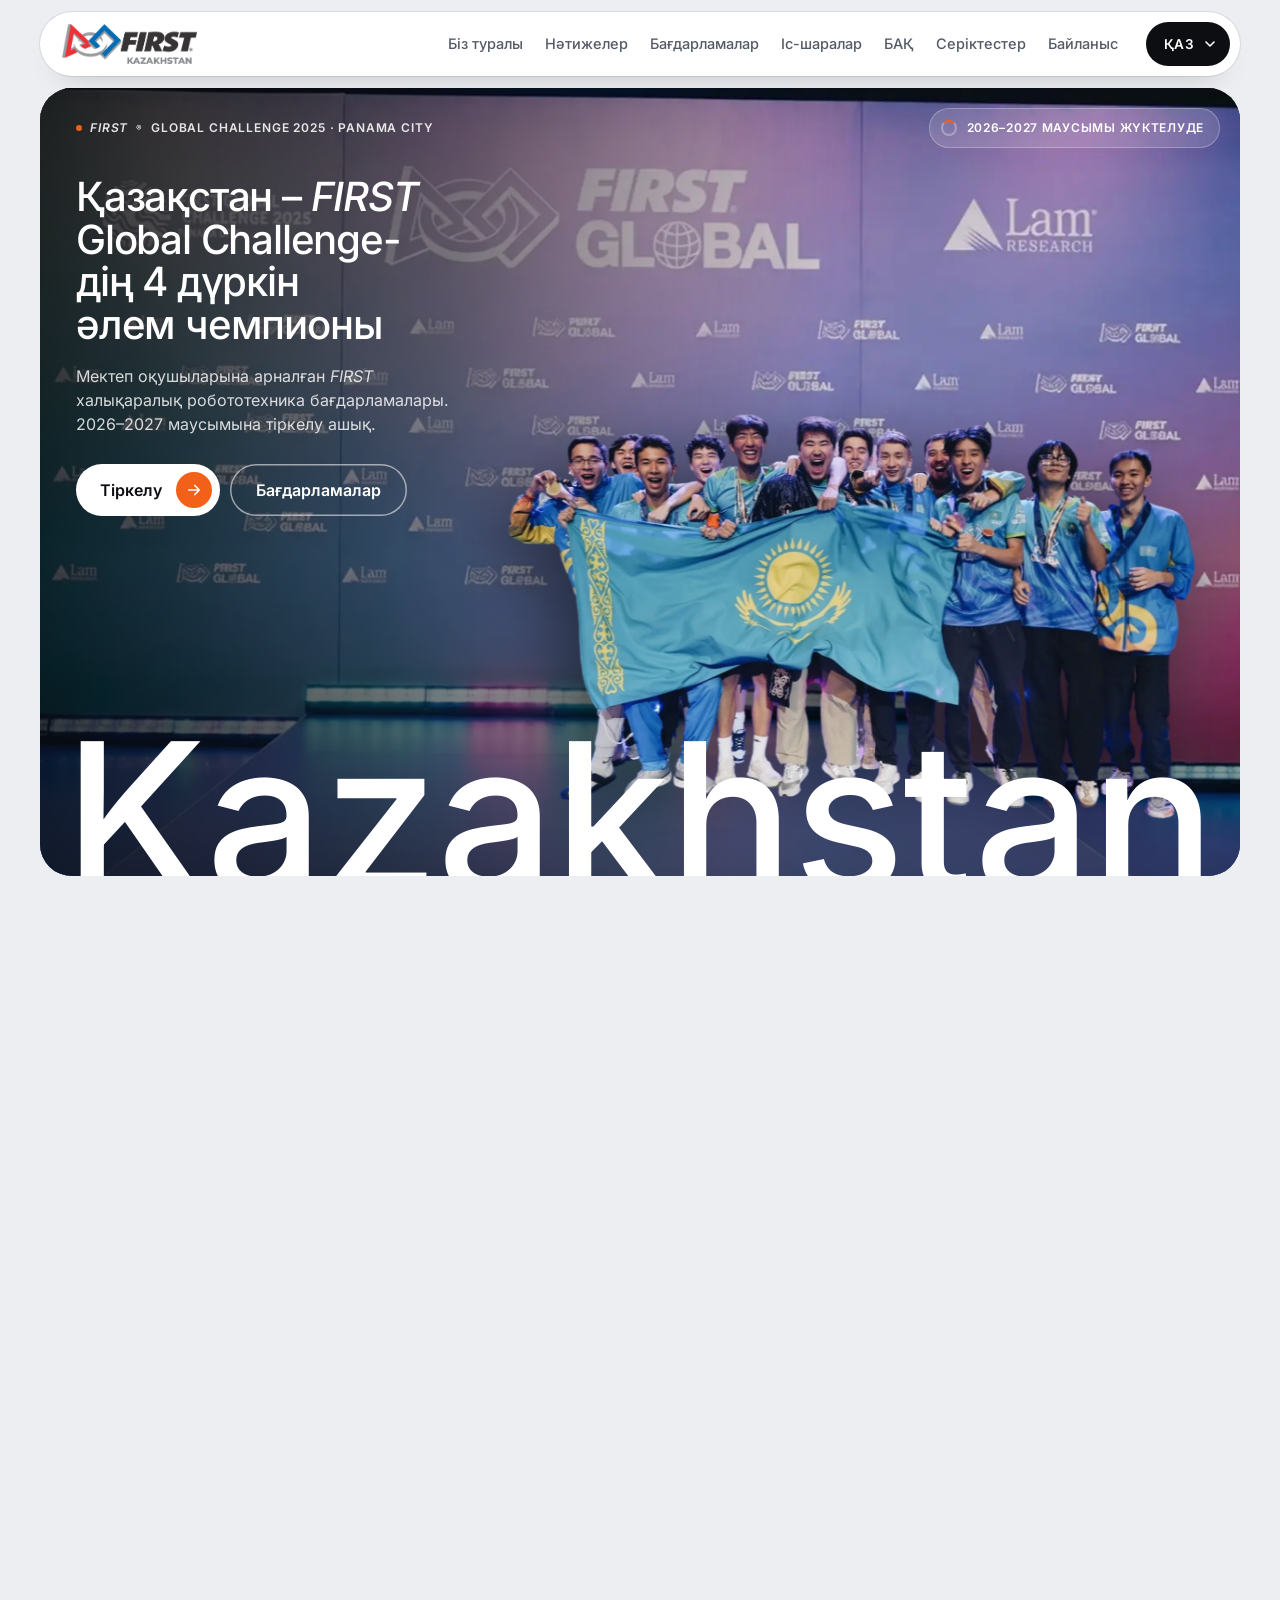
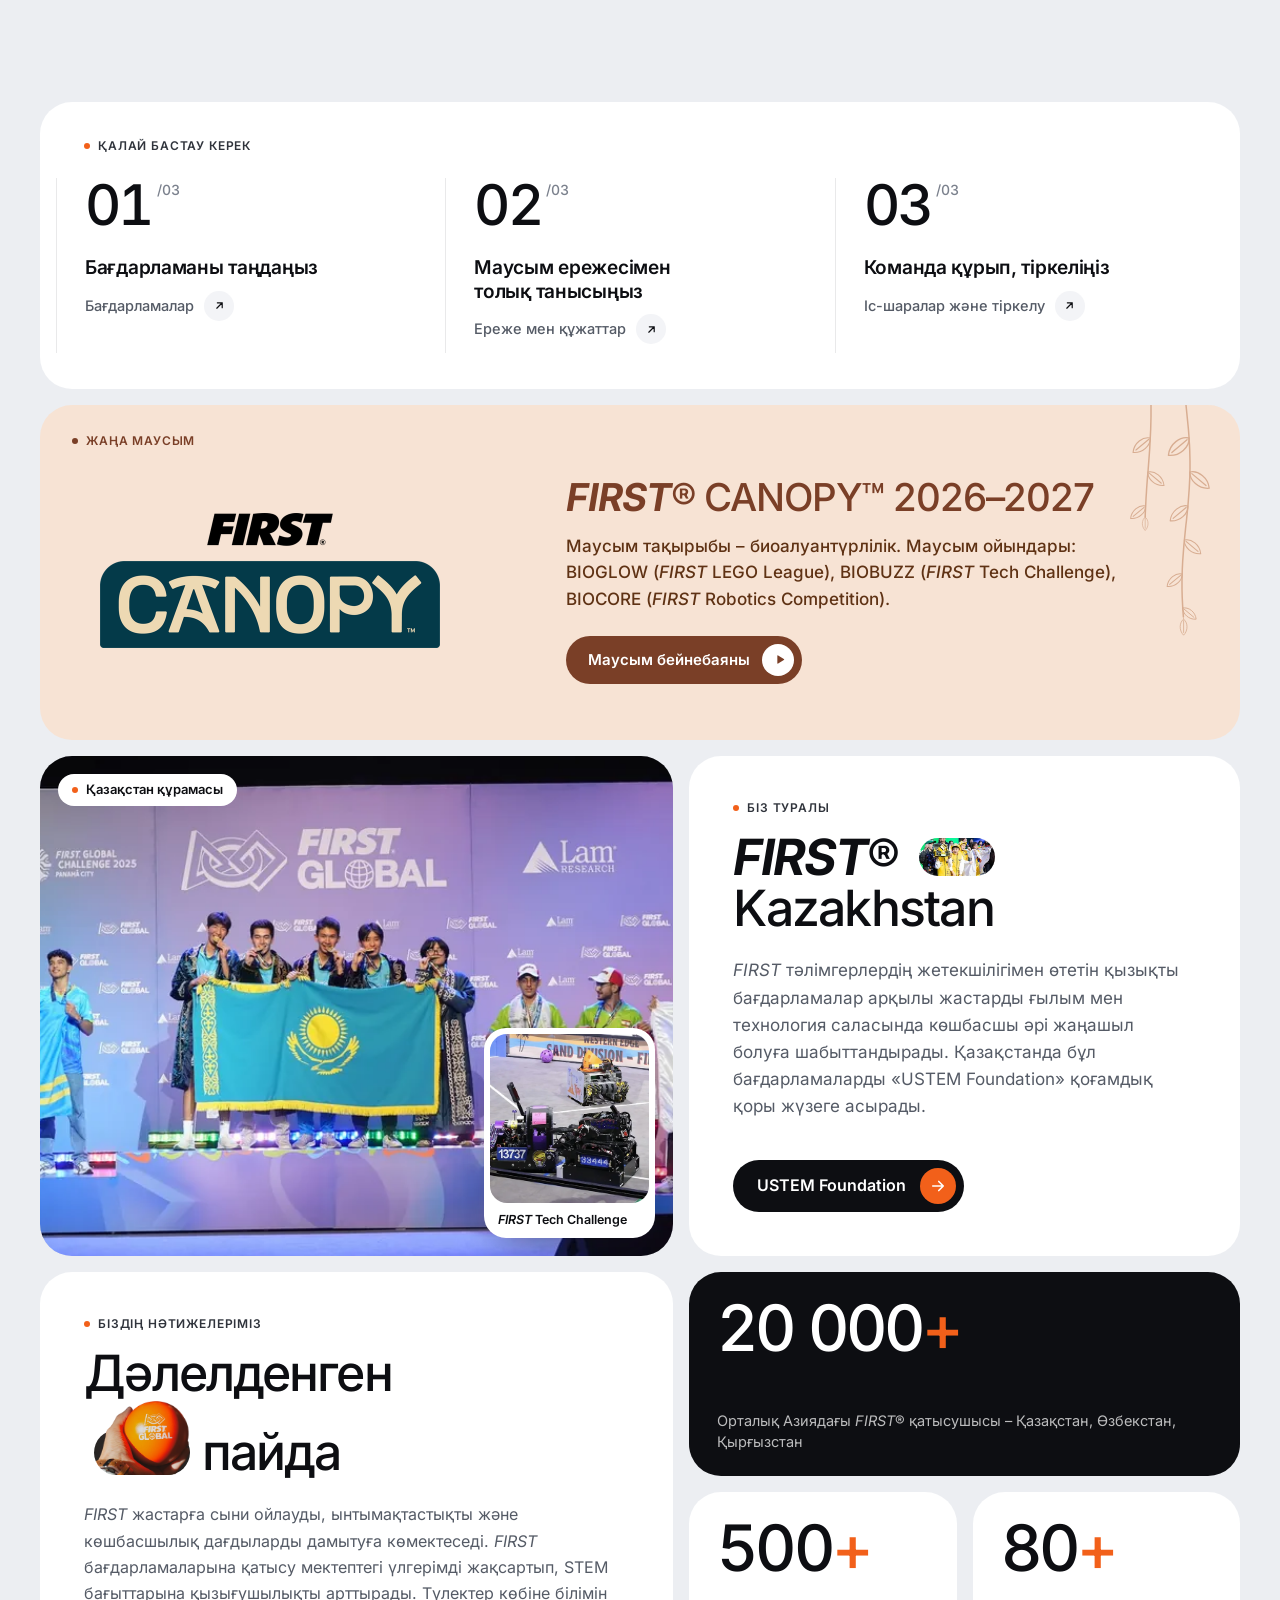
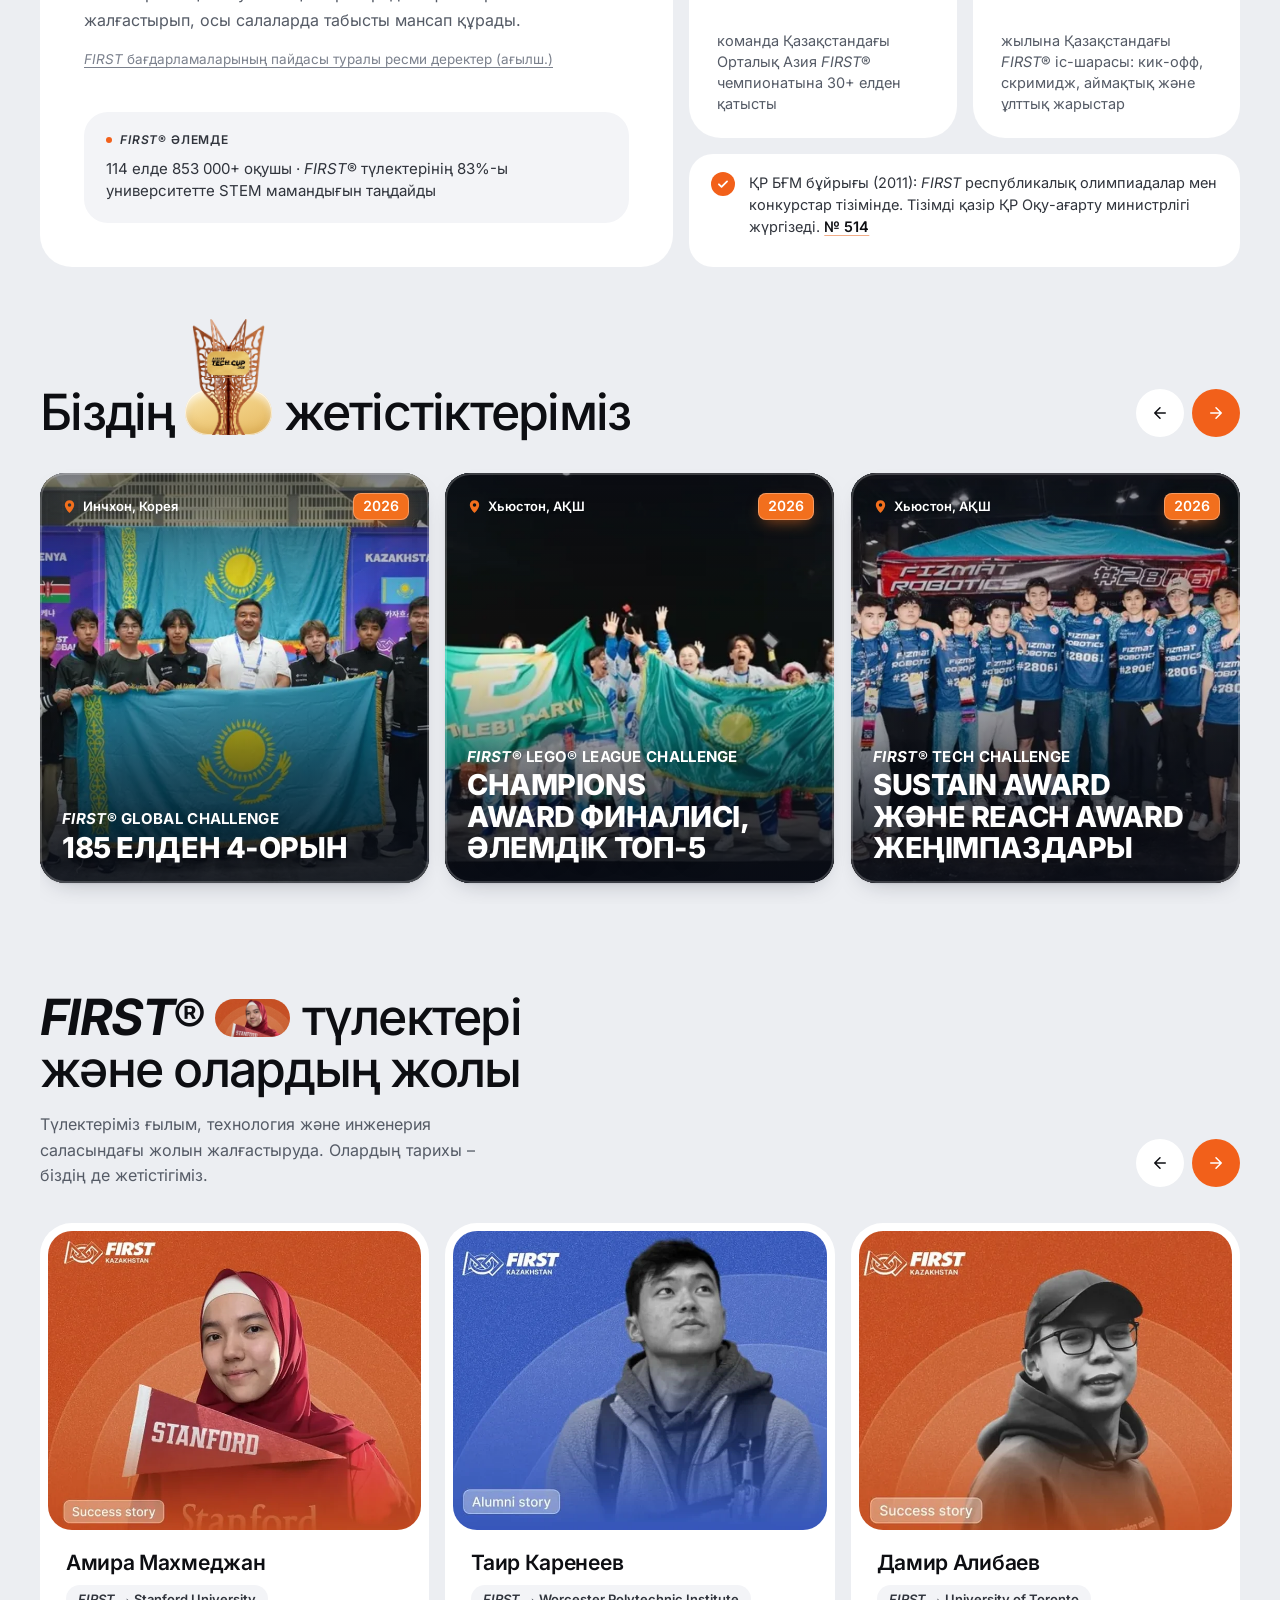
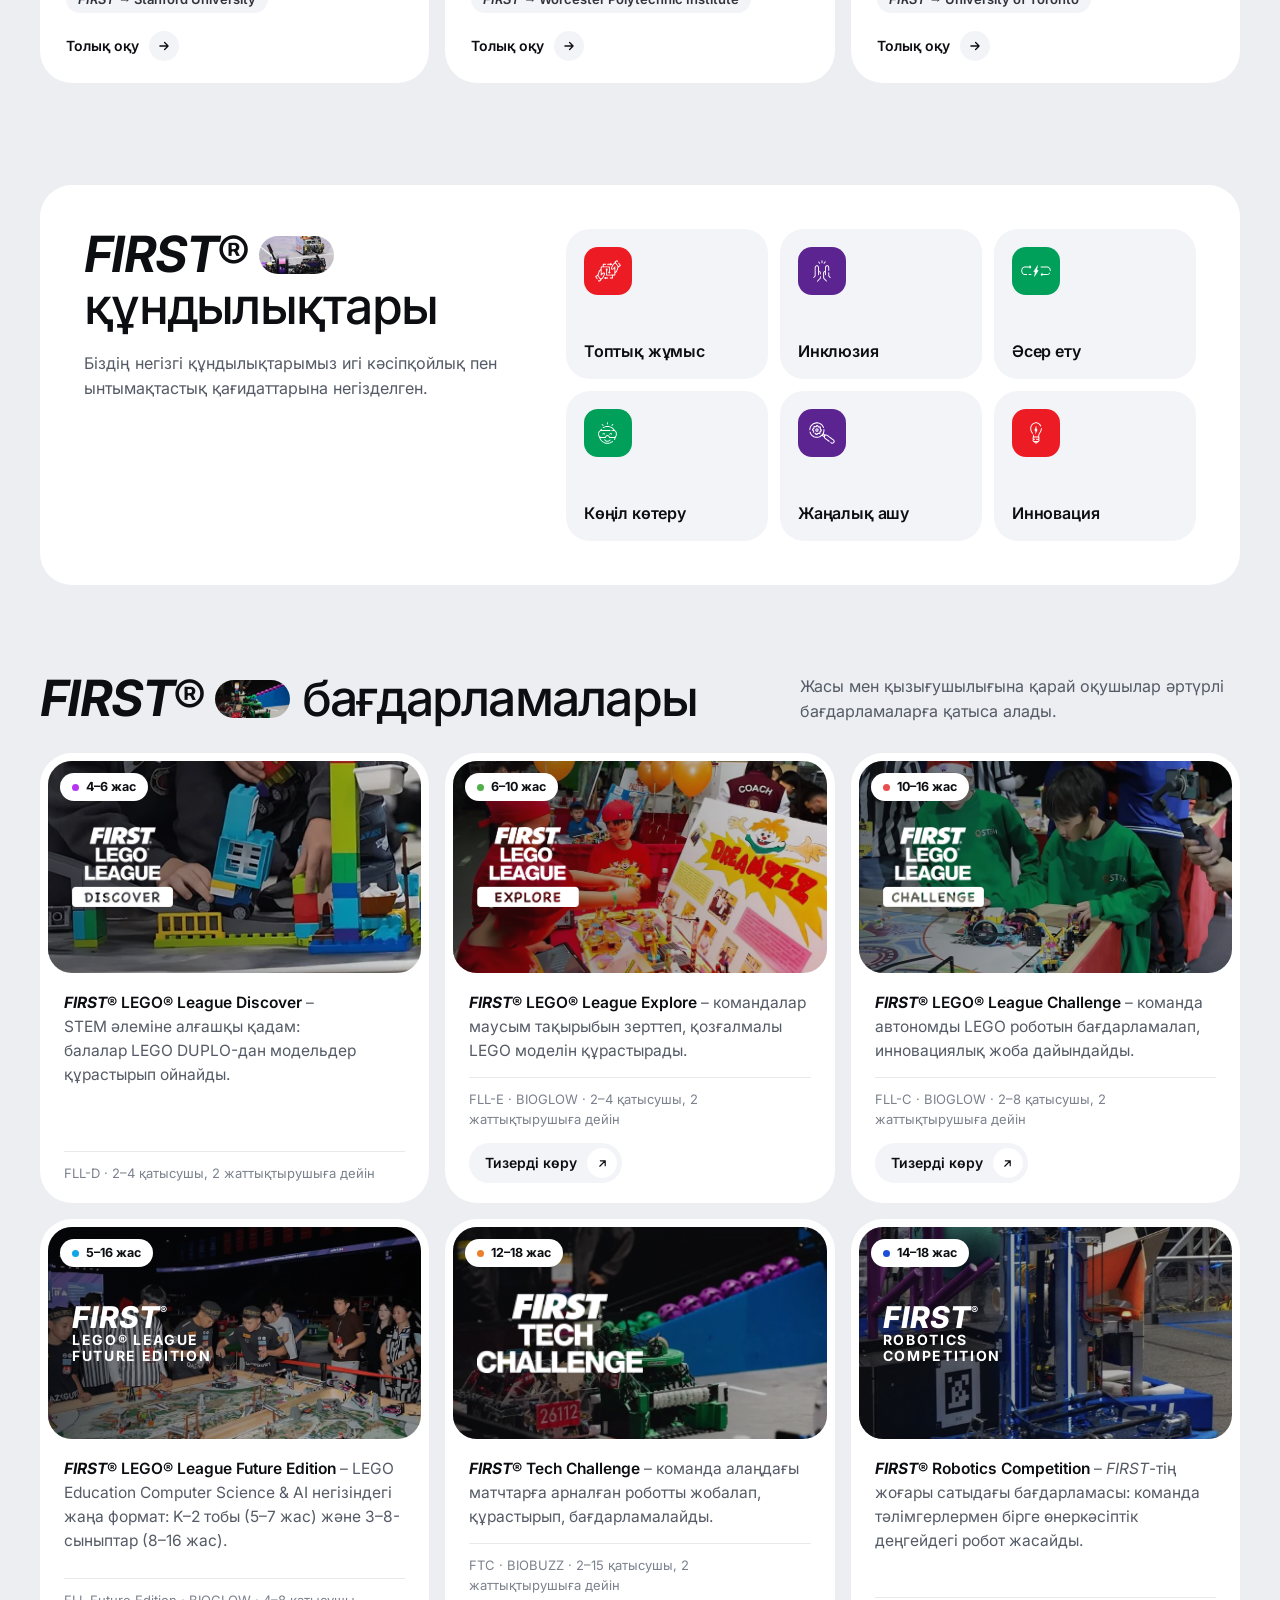
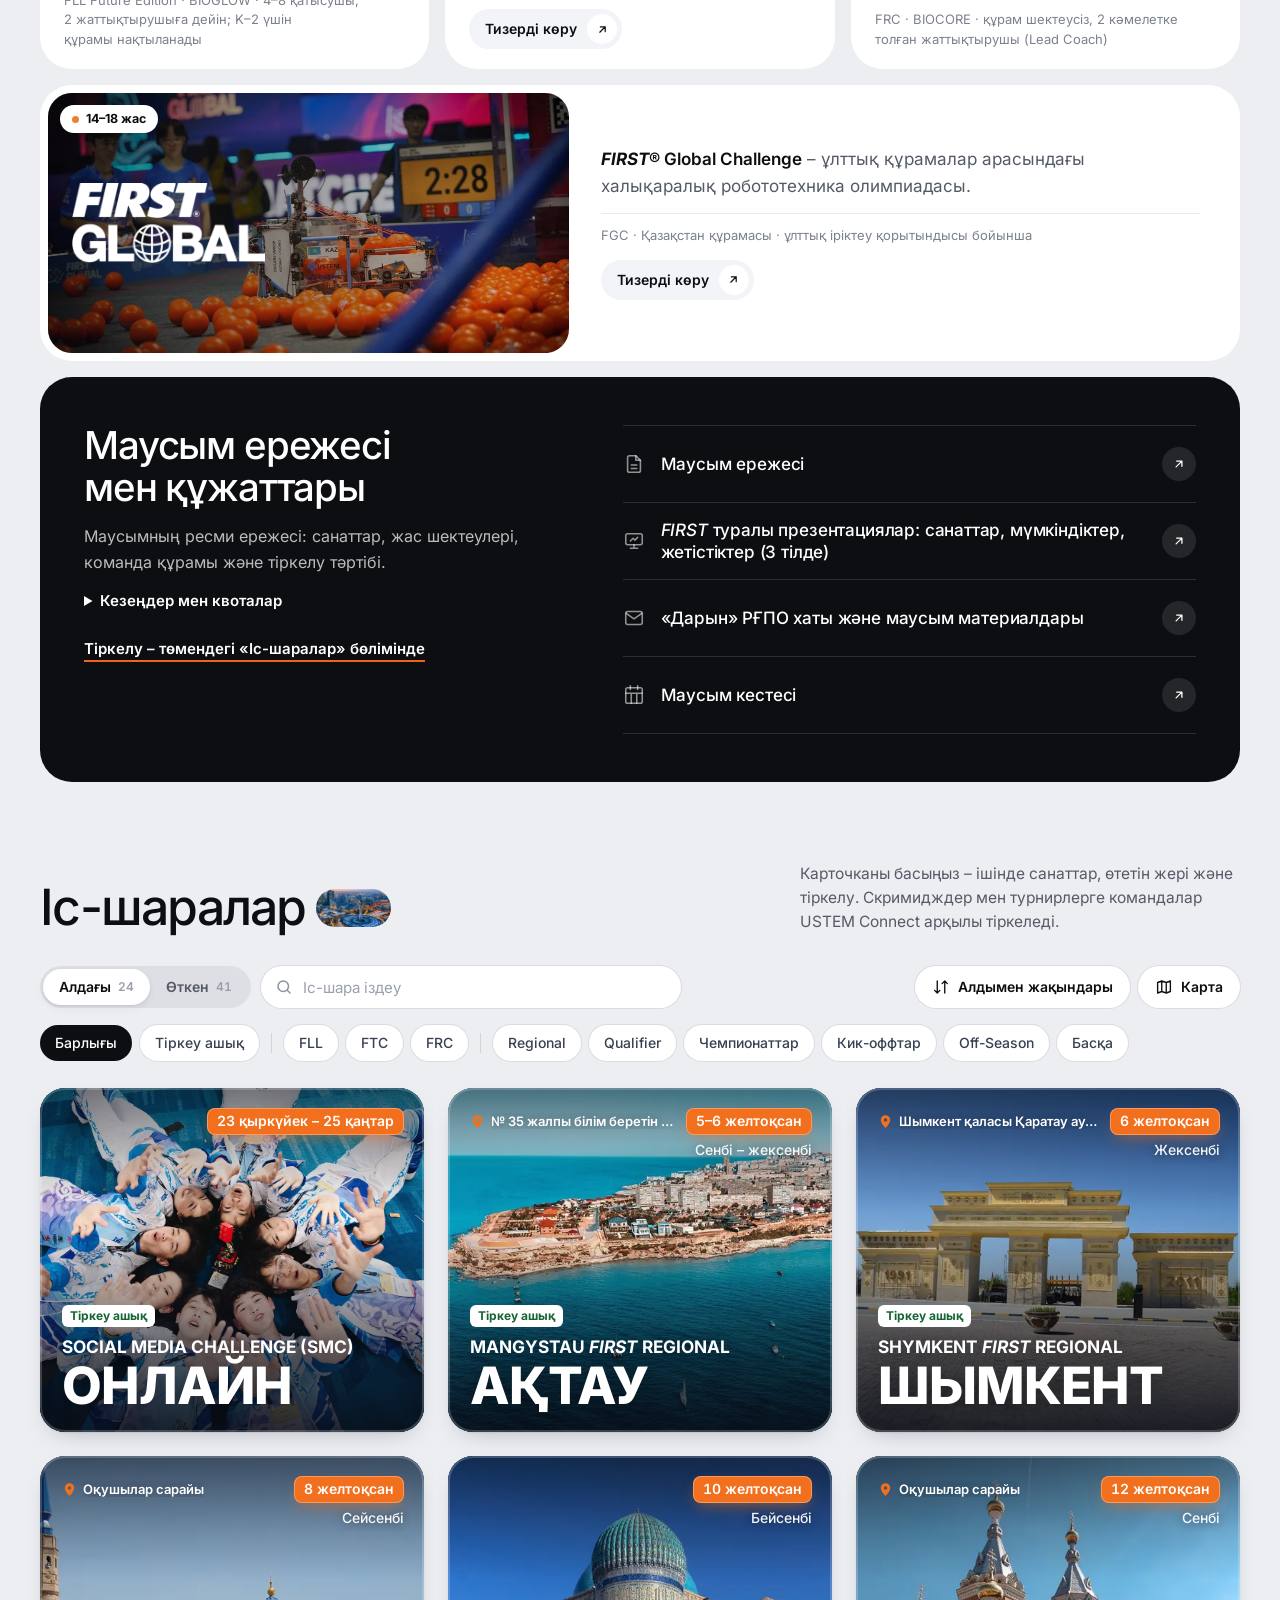
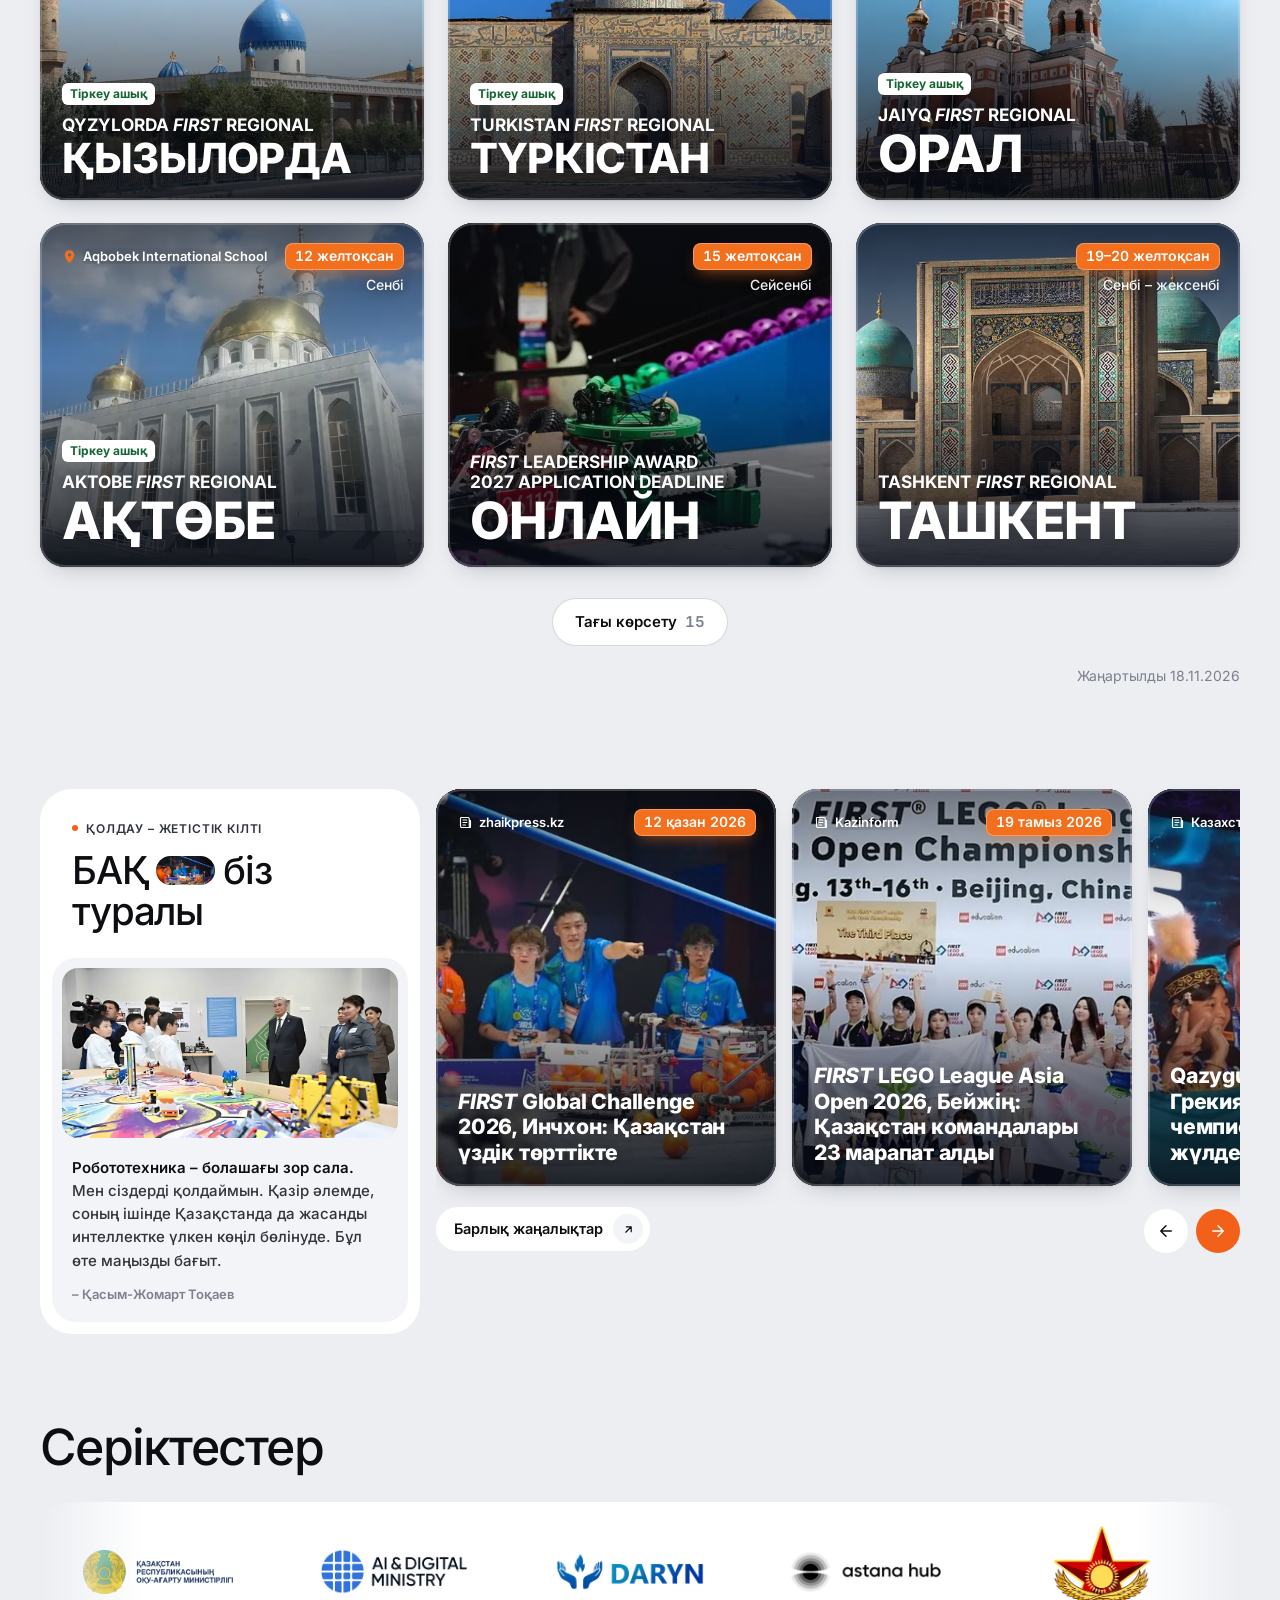
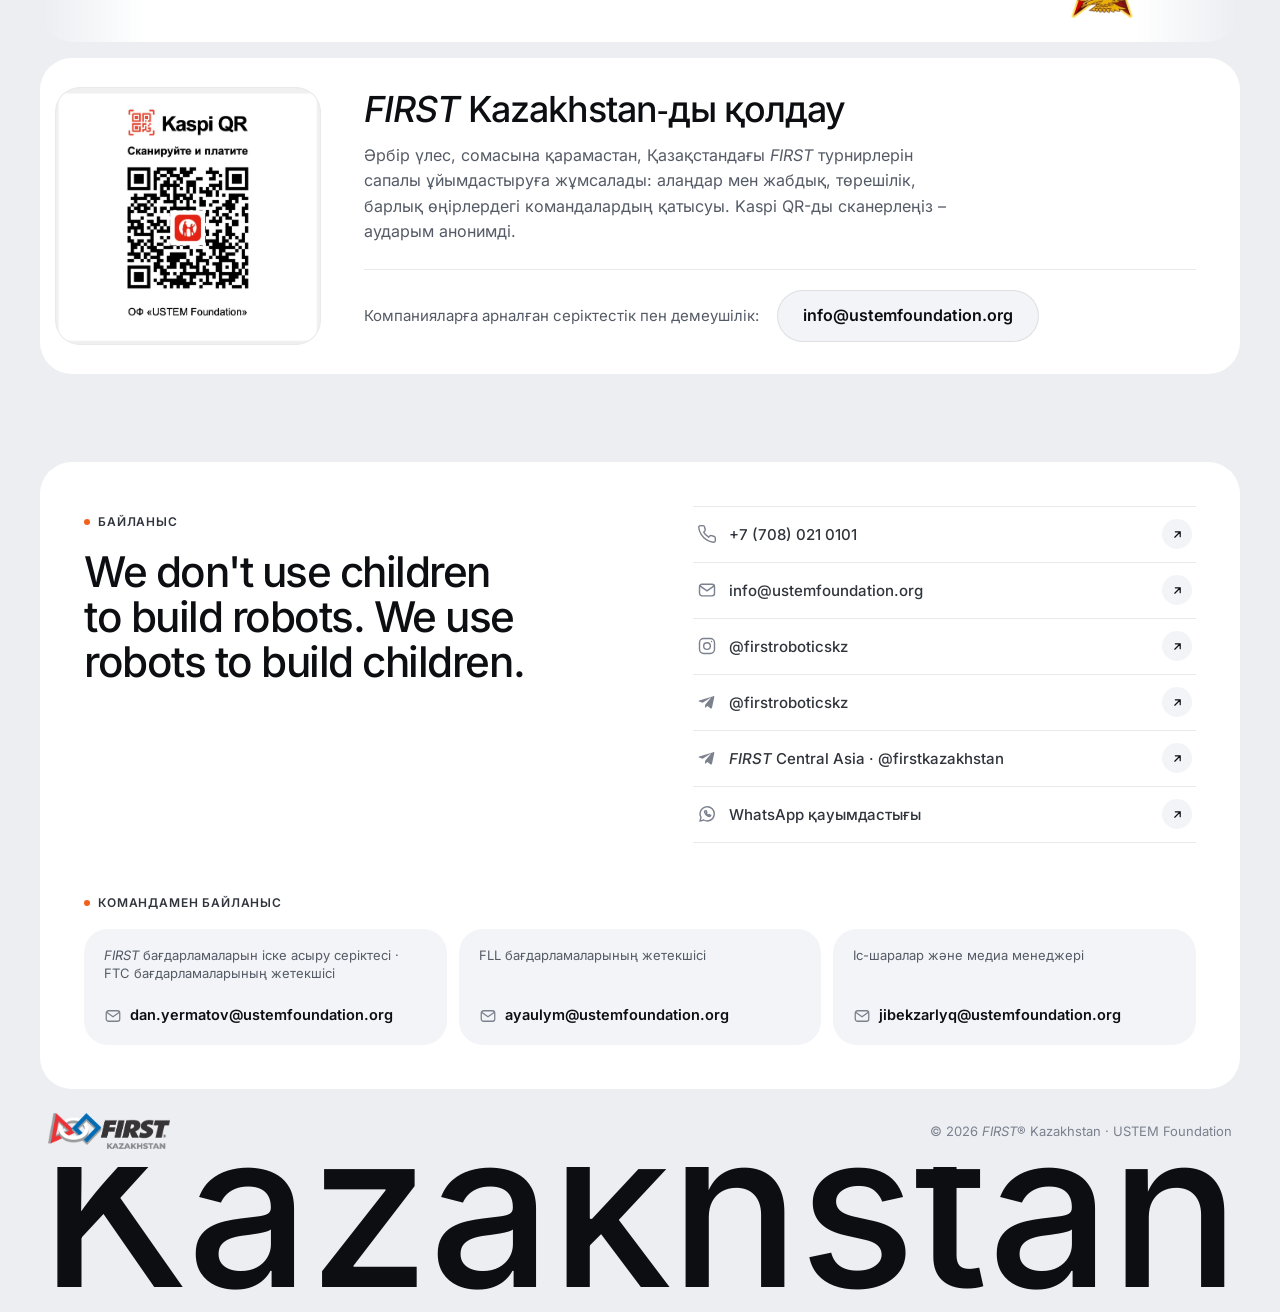
==== index.html @ 85ab02e7 "«Пилюли» в заголовках: шарик крупнее и чётче, кубок в золотой «пилюле» - «Доказанная польза»: обе ка" ====
<!DOCTYPE html>
<html lang="kk">
<head>
<meta charset="utf-8">
<meta name="viewport" content="width=device-width, initial-scale=1">
<title>FIRST® Kazakhstan</title>
<meta name="description" content="FIRST® Kazakhstan – робототехника және STEM жаһандық қауымдастығы. FIRST® LEGO® League, FIRST® Tech Challenge, FIRST® Robotics Competition және FIRST® Global Challenge бағдарламалары, жарыс күнтізбесі және тіркелу. Қазақстандағы операторы – USTEM Foundation.">
<meta property="og:type" content="website">
<meta property="og:url" content="https://firstrobotics.kz/">
<meta property="og:title" content="FIRST® Kazakhstan">
<meta property="og:description" content="Жастарды болашаққа дайындайтын жаһандық робототехника және STEM қауымдастығы.">
<meta property="og:image" content="https://firstrobotics.kz/assets/img/team-kz-fgc.jpg">
<meta http-equiv="Content-Security-Policy" content="default-src 'self'; script-src 'self'; style-src 'self' 'unsafe-inline'; font-src 'self'; img-src 'self' data:; object-src 'none'; base-uri 'none'; form-action 'none'">
<link rel="canonical" href="https://firstrobotics.kz/">
<meta name="fk-build" content="dev">
<link rel="icon" href="favicon.ico" sizes="16x16 32x32 48x48">
<link rel="icon" type="image/png" sizes="32x32" href="assets/img/icon-32.png">
<link rel="icon" type="image/png" sizes="192x192" href="assets/img/icon-192.png">
<link rel="apple-touch-icon" href="assets/img/apple-touch-icon.png">
<script src="assets/js/top.js?v=20261023-0045"></script>
<script src="assets/js/fresh.js" defer></script>
<link rel="preload" as="image" href="assets/img/hero-team-1500.webp" media="(min-width: 761px)" fetchpriority="high">
<link rel="preload" as="image" href="assets/img/hero-team-800.webp" media="(max-width: 760px)" fetchpriority="high">
<link rel="stylesheet" href="assets/css/style.css?v=20261119-0010">
</head>
<body>

<nav class="top" id="top">
  <button type="button" class="burger" id="burger" aria-label="Меню" data-ta="a_menu" aria-controls="nav" aria-expanded="false"><span></span></button>
  <a class="logo" href="#home" aria-label="FIRST Kazakhstan"><img src="assets/img/x-logo.webp" alt="FIRST® Kazakhstan" width="155" height="46"></a>
  <div class="nl" id="nav">
    <a href="#about" data-t="n1"></a>
    <a href="#results" data-t="n7"></a>
    <a href="#programs" data-t="n2"></a>
    <a href="#events" data-t="n3"></a>
    <a href="#media" data-t="n4s"></a>
    <a href="#partners" data-t="n5"></a>
    <a href="#contacts" data-t="n8"></a>
    <div class="lm" role="group" aria-label="Язык / Тіл / Language"><button type="button" data-l="kk">ҚАЗ</button><button type="button" data-l="ru">РУС</button><button type="button" data-l="en">ENG</button></div>
    <div class="ml">
      <a href="https://t.me/firstroboticskz" target="_blank" rel="noopener">Telegram</a>
      <a href="https://www.instagram.com/firstroboticskz/" target="_blank" rel="noopener">Instagram</a>
    </div>
  </div>
  <div class="lw">
    <select class="lang" id="lang" aria-label="Язык / Тіл / Language">
      <option value="kk" selected>ҚАЗ</option>
      <option value="ru">РУС</option>
      <option value="en">ENG</option>
    </select>
  </div>
</nav>

<div class="hpin">
<header class="hero" id="home">
  <div class="g-vis" aria-hidden="true">
    <div class="g-sc g-s1">
      <div class="g-pan"><img src="assets/img/hero-stage-1920.webp" srcset="assets/img/hero-stage-960.webp 960w, assets/img/hero-stage-1920.webp 1920w" sizes="(max-width: 760px) 100vw, 90vw" alt="" width="1920" height="1076" decoding="async"><span class="g-tag">FIRST<sup>®</sup> Global Challenge 2025 · Panama City</span></div>
      <div class="g-man"><img src="assets/img/hero-team-1500.webp" srcset="assets/img/hero-team-800.webp 800w, assets/img/hero-team-1500.webp 1500w" sizes="(max-width: 760px) 112vw, 60vw" alt="" width="1500" height="890" fetchpriority="high"></div>
    </div>
    <div class="g-sc g-s2">
      <div class="g-pan"><img src="assets/img/hero-pit-1920.webp" srcset="assets/img/hero-pit-960.webp 960w, assets/img/hero-pit-1920.webp 1920w" sizes="(max-width: 760px) 100vw, 90vw" alt="" width="1920" height="1281" decoding="async"><span class="g-tag">FIRST<sup>®</sup> Championship 2026 · Houston</span></div>
      <div class="g-man"><img src="assets/img/hero-ftc-1500.webp" srcset="assets/img/hero-ftc-800.webp 800w, assets/img/hero-ftc-1500.webp 1500w" sizes="(max-width: 760px) 112vw, 60vw" alt="" width="1500" height="781" decoding="async"></div>
    </div>
  </div>
  <div class="in">
    <h1 data-t="h1"></h1>
    <p data-t="h1p"></p>
    <div class="hb">
      <a class="btn go" href="#start"><span data-t="regb"></span> <svg viewBox="0 0 24 24" aria-hidden="true"><path d="M5 12h14M13 6l6 6-6 6"/></svg></a>
      <a class="btn gh" href="#programs"><span data-t="n2"></span></a>
    </div>
  </div>
  <svg class="hmark" viewBox="0 0 1000 132" aria-hidden="true" focusable="false"><text x="0" y="146" textLength="1000" lengthAdjust="spacing">Kazakhstan</text></svg>
  <a class="g-load" href="#season"><i aria-hidden="true"></i><span data-t="hLoad"></span></a>
</header>
</div>

<section id="start">
  <div class="w panel stp">
    <span class="lbl" data-t="sth"></span>
    <div class="steps">
      <div class="step"><b>01</b><div><h3 data-t="st1"></h3><a href="#programs" data-t="st1a"></a></div></div>
      <div class="step"><b>02</b><div><h3 data-t="st2"></h3><a href="#docs" data-t="st2a"></a></div></div>
      <div class="step"><b>03</b><div><h3 data-t="st3"></h3><a href="#events" data-t="st3a"></a></div></div>
    </div>
  </div>
</section>

<section class="season" id="season">
  <div class="w">
    <div class="sp">
      <span class="tag" data-t="new"></span>
      <div class="sl"><img src="assets/img/x-canopy.webp" alt="FIRST® CANOPY™ 2026–2027" width="900" height="357"></div>
      <div class="sx">
        <b class="bk"><span class="fi">FIRST</span>® CANOPY™ <span class="nb">2026–2027</span></b>
        <p data-t="bTheme"></p>
        <div class="blinks"><a href="https://www.youtube.com/watch?v=_diPL9D2aqY" target="_blank" rel="noopener" data-t="bVideo"></a></div>
      </div>
    </div>
  </div>
</section>

<section id="about">
  <div class="w two ab">
    <div class="col">
      <figure class="p1"><img src="assets/img/team-kz-fgc25-podium.webp" alt="Сборная Казахстана" data-talt="cap1" width="800" height="533" loading="lazy"><figcaption data-t="cap1"></figcaption></figure>
      <figure class="p2"><img src="assets/img/ph3.webp" alt="FIRST Tech Challenge" width="440" height="471" loading="lazy"><figcaption>FIRST Tech Challenge</figcaption></figure>
    </div>
    <div class="ax">
      <span class="lbl" data-t="n1"></span>
      <h2 class="t"><span class="fi">FIRST</span>® <i class="pill p-team" aria-hidden="true"></i> Kazakhstan</h2>
      <p data-t="about"></p>
      <a class="btn go" href="https://ustem.kz" target="_blank" rel="noopener">USTEM Foundation <svg viewBox="0 0 24 24" aria-hidden="true"><path d="M5 12h14M13 6l6 6-6 6"/></svg></a>
    </div>
  </div>
</section>

<section id="results">
  <div class="w">
    <div class="two res">
      <div class="proof">
        <span class="lbl" data-t="res"></span>
        <h3 class="t" data-t="proof" data-pill="p-proof"></h3>
        <p data-t="proofp"></p>
        <a class="rep" href="https://www.firstinspires.org/about/impact" target="_blank" rel="noopener noreferrer" data-t="rep"></a>
        <div class="wl" id="gstats"></div>
      </div>
      <div class="stats" id="stats"></div>
    </div>
  </div>
</section>

<section id="winners">
  <div class="w">
    <div class="sh nav"><div><h3 class="t" data-t="win" data-pill="p-win"></h3></div></div>
    <div class="cw"><button type="button" class="ar l" data-sc="#wins" data-d="-1" aria-label="Назад" data-ta="a_prev"><svg viewBox="0 0 24 24"><path d="M19 12H5M12 19l-7-7 7-7"/></svg></button><div class="rail" id="wins"></div><button type="button" class="ar r" data-sc="#wins" data-d="1" aria-label="Вперёд" data-ta="a_next"><svg viewBox="0 0 24 24"><path d="M5 12h14M12 5l7 7-7 7"/></svg></button></div>
  </div>
</section>

<section id="alumni">
  <div class="w">
    <div class="sh nav"><div><h3 class="t" id="alh" data-pill="p-alum"></h3><p class="sub" data-t="alp"></p></div></div>
    <div class="cw"><button type="button" class="ar l" data-sc="#alums" data-d="-1" aria-label="Назад" data-ta="a_prev"><svg viewBox="0 0 24 24"><path d="M19 12H5M12 19l-7-7 7-7"/></svg></button><div class="rail alr" id="alums"></div><button type="button" class="ar r" data-sc="#alums" data-d="1" aria-label="Вперёд" data-ta="a_next"><svg viewBox="0 0 24 24"><path d="M5 12h14M12 5l7 7-7 7"/></svg></button></div>
  </div>
</section>

<section id="values">
  <div class="w panel vp">
    <div>
      <h2 class="t" id="valh" data-pill="p-val"></h2>
      <p class="sub" data-t="valp"></p>
    </div>
    <div class="val" id="vals"></div>
  </div>
</section>

<section id="programs">
  <div class="w">
    <div class="sh"><div><h2 class="t" id="progh" data-pill="p-prog"></h2></div><p class="sub" data-t="progp"></p></div>
    <div class="grid" id="progs"></div>
    <div class="pmorew"><button class="pmore" id="pmore" type="button" hidden></button></div>

    <div class="docs" id="docs">
      <div>
        <h3 data-t="dTitle"></h3>
        <p class="di" data-t="dIntro"></p>
        <details class="dmore"><summary data-t="dMore"></summary><p class="di" data-t="dStages"></p></details>
        <a class="dreg" href="#events" data-t="dReg"></a>
      </div>
      <ul class="dl">
        <li><a id="rulesBtn" href="https://docs.google.com/document/d/1UYpkDZL86SZpFMcgtpUmEJi4qnT7Oj-1BdGGisJD9ws/edit?tab=t.0" target="_blank" rel="noopener"><svg viewBox="0 0 24 24" aria-hidden="true"><path d="M14 3H7a2 2 0 0 0-2 2v14a2 2 0 0 0 2 2h10a2 2 0 0 0 2-2V8z"/><path d="M14 3v5h5M9 13h6M9 17h6"/></svg><span data-t="dBtn"></span></a></li>
        <li><a id="presLink" href="https://drive.google.com/drive/folders/12oB9xpvq_AD6fdzY3VBwY7wPz6ZOQVKg" target="_blank" rel="noopener"><svg viewBox="0 0 24 24" aria-hidden="true"><rect x="3" y="4" width="18" height="12" rx="2"/><path d="M12 16v4M8 20h8M8 12l3-3 2 2 3-3"/></svg><span data-t="dPres"></span></a></li>
        <li><a id="letterLink" href="https://drive.google.com/drive/folders/1X0pTBnigRIHiFTjaNGR0z_qUt9ZN9ttL" target="_blank" rel="noopener"><svg viewBox="0 0 24 24" aria-hidden="true"><rect x="3" y="5" width="18" height="14" rx="2"/><path d="m3.5 7 8.5 6 8.5-6"/></svg><span data-t="dLetter"></span></a></li>
        <li><a id="schedLink" href="https://docs.google.com/spreadsheets/d/1QJbpsCGQfsV_idUxsbKhKHm1SgQgFZAqQCVM67HY6VY/edit?gid=0#gid=0" target="_blank" rel="noopener"><svg viewBox="0 0 24 24" aria-hidden="true"><rect x="3" y="4" width="18" height="17" rx="2"/><path d="M3 10h18M9 10v11M15 10v11M8 2v4M16 2v4"/></svg><span data-t="dSched"></span></a></li>
      </ul>
    </div>
  </div>
</section>

<section id="events">
  <div class="w">
    <div class="evh">
      <h2 class="t" data-t="n3" data-pill="p-ev"></h2>
      <p class="evlead" data-t="evLead"></p>
    </div>
    <div class="evbar" id="evbar">
      <div class="seg" id="evseg" role="group" aria-label="Іс-шаралар" data-ta="n3"><button type="button" class="on" data-m="up" aria-pressed="true"><span data-t="evUp"></span><b></b></button><button type="button" data-m="past" aria-pressed="false"><span data-t="evPast"></span><b></b></button></div>
      <label class="srch"><svg viewBox="0 0 24 24" aria-hidden="true"><circle cx="11" cy="11" r="7"/><path d="m20 20-3.6-3.6"/></svg><input id="fs" type="search" autocomplete="off" enterkeyhint="search" aria-label="Поиск" data-ta="a_srch"></label>
      <div class="evt">
        <div class="sortw"><button type="button" class="tb" id="sortb" aria-haspopup="menu" aria-expanded="false" aria-controls="sortm" aria-label="Сұрыптау" data-ta="evSort"><svg viewBox="0 0 24 24" aria-hidden="true"><path d="M7 4v16M3.5 16.5 7 20l3.5-3.5M17 20V4m-3.5 3.5L17 4l3.5 3.5"/></svg><span id="sortl"></span></button><div class="sortm" id="sortm" role="menu" hidden></div></div>
        <button type="button" class="tb" id="mapb" aria-expanded="false" aria-controls="geo"><svg viewBox="0 0 24 24" aria-hidden="true"><path d="M9 4 3.5 6v14L9 18l6 2 5.5-2V4L15 6 9 4zm0 0v14m6-12v14"/></svg><span data-t="evMap"></span></button>
      </div>
    </div>
    <div class="chips" id="chips" role="group" aria-label="Сүзгілер" data-ta="evFlt"></div>
    <div class="geo" id="geo" hidden>
      <div class="gmap" id="kzmap"></div>
      <select class="gsel" id="gsel" aria-label="Аймақ" data-ta="a_reg"></select>
      <div class="gext" id="gext"></div>
      <p class="gcap" id="gcap"></p>
      <div class="gfoot"><p class="ghint" data-t="evMapHint"></p><p class="gsrc"><a href="https://www.openstreetmap.org/copyright" target="_blank" rel="noopener noreferrer">© OpenStreetMap contributors</a></p></div>
    </div>
    <p class="vh" id="evcount" aria-live="polite"></p>
    <div class="evs" id="evs"></div>
    <div class="evmw"><button type="button" class="evmore" id="evmore" hidden></button></div>
    <p class="evsrc" id="evsrc"></p>
  </div>
</section>

<section id="media">
  <div class="w mg">
    <div class="mp">
      <h2 class="mh" data-t="n4" data-pill="p-media"></h2>
      <div class="msub" data-t="msub"></div>
      <div class="q"><div class="qi" role="img" aria-label="Касым-Жомарт Токаев" data-ta="qname"></div><p id="quote"></p><b data-t="qauthor"></b></div>
    </div>
    <div class="nwc">    <div class="cw nw"><button type="button" class="ar l" data-sc="#nws" data-d="-1" aria-label="Назад" data-ta="a_prev"><svg viewBox="0 0 24 24"><path d="M19 12H5M12 19l-7-7 7-7"/></svg></button><div class="rail nws" id="nws"></div><button type="button" class="ar r" data-sc="#nws" data-d="1" aria-label="Вперёд" data-ta="a_next"><svg viewBox="0 0 24 24"><path d="M5 12h14M12 5l7 7-7 7"/></svg></button></div><a class="alln" href="news.html" data-t="allNews"></a></div>
  </div>
</section>

<section class="pt" id="partners">
  <div class="w">
    <div class="sh"><div><h2 class="t" data-t="reg"></h2></div></div>
    <div class="mq" id="mr"></div>
    <div class="sup" id="support">
      <img class="supqr" src="assets/img/kaspi-qr.webp" alt="Kaspi QR – ОФ «USTEM Foundation»" width="1294" height="1252" loading="lazy" decoding="async">
      <div class="supt">
        <h3 data-t="supT"></h3>
        <p data-t="supP"></p>
        <div class="supb"><span data-t="supPT"></span><a class="btn o" href="mailto:info@ustemfoundation.org">info@ustemfoundation.org</a></div>
      </div>
    </div>
  </div>
</section>

<footer id="contacts">
  <div class="w">
    <div class="panel">
    <div class="fw">
      <div class="fq">
        <span class="lbl" data-t="n8"></span>
        <p>We don't use children to build robots. We use robots to build children.</p>
      </div>
      <div class="fc">
        <a href="tel:+77080210101"><svg viewBox="0 0 24 24" fill="none" stroke="currentColor" stroke-width="1.7" stroke-linecap="round" stroke-linejoin="round"><path d="M22 16.9v3a2 2 0 0 1-2.2 2 19.8 19.8 0 0 1-8.6-3.1 19.5 19.5 0 0 1-6-6A19.8 19.8 0 0 1 2.1 4.2 2 2 0 0 1 4.1 2h3a2 2 0 0 1 2 1.7c.1.9.4 1.8.7 2.7a2 2 0 0 1-.5 2.1L8 9.8a16 16 0 0 0 6 6l1.3-1.3a2 2 0 0 1 2.1-.5c.9.3 1.8.6 2.7.7a2 2 0 0 1 1.7 2z"/></svg>+7&nbsp;(708)&nbsp;021&nbsp;0101</a>
        <a href="mailto:info@ustemfoundation.org"><svg viewBox="0 0 24 24" fill="none" stroke="currentColor" stroke-width="1.7" stroke-linecap="round" stroke-linejoin="round"><rect x="3" y="5" width="18" height="14" rx="3"/><path d="m3.5 7 8.5 6 8.5-6"/></svg>info@ustemfoundation.org</a>
        <a href="https://www.instagram.com/firstroboticskz/" target="_blank" rel="noopener"><svg viewBox="0 0 24 24" fill="none" stroke="currentColor" stroke-width="1.7" stroke-linecap="round" stroke-linejoin="round"><rect x="3" y="3" width="18" height="18" rx="5"/><circle cx="12" cy="12" r="4"/><path d="M17.5 6.5h.01"/></svg>@firstroboticskz</a>
        <a href="https://t.me/firstroboticskz" target="_blank" rel="noopener"><svg viewBox="0 0 24 24" fill="currentColor"><path d="M9.8 15.2 9.6 19c.4 0 .6-.2.8-.4l2-1.9 4.1 3c.8.4 1.3.2 1.5-.7L20.7 6.3c.3-1.1-.4-1.6-1.1-1.3L2.8 10.2c-1.1.4-1.1 1.1-.2 1.3l4.1 1.3 9.5-6c.4-.3.9-.1.5.2z"/></svg>@firstroboticskz</a>
        <a href="https://t.me/firstkazakhstan" target="_blank" rel="noopener"><svg viewBox="0 0 24 24" fill="currentColor"><path d="M9.8 15.2 9.6 19c.4 0 .6-.2.8-.4l2-1.9 4.1 3c.8.4 1.3.2 1.5-.7L20.7 6.3c.3-1.1-.4-1.6-1.1-1.3L2.8 10.2c-1.1.4-1.1 1.1-.2 1.3l4.1 1.3 9.5-6c.4-.3.9-.1.5.2z"/></svg>FIRST Central Asia · @firstkazakhstan</a>
        <a class="wa-open" href="https://chat.whatsapp.com/Lmti1HwlxzACr3DQL0OSvG" target="_blank" rel="noopener" aria-haspopup="dialog"><svg viewBox="0 0 24 24" fill="none" stroke="currentColor" stroke-width="1.7" stroke-linecap="round" stroke-linejoin="round" aria-hidden="true"><path d="M3.5 20.5 4.8 16A8.5 8.5 0 1 1 8 19.2z"/><path d="M9 8.6c0 3.3 3.1 6.4 6.4 6.4l1.1-1.4-1.9-.9-.8.8c-1.1-.4-2.4-1.7-2.8-2.8l.8-.8-.9-1.9z"/></svg><span data-t="waL"></span></a>
      </div>
    </div>
    <div class="team">
      <h4 class="tmh lbl" data-t="tmH"></h4>
      <div class="tmg">
        <a class="tm" href="mailto:dan.yermatov@ustemfoundation.org"><span class="tmr" data-t="tm1"></span><span class="tme"><svg viewBox="0 0 24 24" fill="none" stroke="currentColor" stroke-width="1.7" stroke-linecap="round" stroke-linejoin="round" aria-hidden="true"><rect x="3" y="5" width="18" height="14" rx="3"/><path d="m3.5 7 8.5 6 8.5-6"/></svg>dan.yermatov@ustemfoundation.org</span></a>
        <a class="tm" href="mailto:ayaulym@ustemfoundation.org"><span class="tmr" data-t="tm2"></span><span class="tme"><svg viewBox="0 0 24 24" fill="none" stroke="currentColor" stroke-width="1.7" stroke-linecap="round" stroke-linejoin="round" aria-hidden="true"><rect x="3" y="5" width="18" height="14" rx="3"/><path d="m3.5 7 8.5 6 8.5-6"/></svg>ayaulym@ustemfoundation.org</span></a>
        <a class="tm" href="mailto:jibekzarlyq@ustemfoundation.org"><span class="tmr" data-t="tm3"></span><span class="tme"><svg viewBox="0 0 24 24" fill="none" stroke="currentColor" stroke-width="1.7" stroke-linecap="round" stroke-linejoin="round" aria-hidden="true"><rect x="3" y="5" width="18" height="14" rx="3"/><path d="m3.5 7 8.5 6 8.5-6"/></svg>jibekzarlyq@ustemfoundation.org</span></a>
      </div>
    </div>
    </div>
    <div class="cp"><img class="flogo" src="assets/img/x-logo.webp" alt="FIRST® Kazakhstan" width="155" height="46" loading="lazy"><span>© 2026 FIRST® Kazakhstan · USTEM Foundation</span></div>
    <svg class="fmark" viewBox="0 0 1000 104" aria-hidden="true" focusable="false"><text x="0" y="100" textLength="1000" lengthAdjust="spacing">Kazakhstan</text></svg>
  </div>
</footer>

<dialog class="wa-dlg" id="waDlg" aria-labelledby="waH">
  <button class="wa-x" type="button" data-ta="waX" aria-label="Жабу">&times;</button>
  <div class="wa-ic"><svg viewBox="0 0 24 24" fill="none" stroke="currentColor" stroke-width="1.7" stroke-linecap="round" stroke-linejoin="round" aria-hidden="true"><path d="M3.5 20.5 4.8 16A8.5 8.5 0 1 1 8 19.2z"/><path d="M9 8.6c0 3.3 3.1 6.4 6.4 6.4l1.1-1.4-1.9-.9-.8.8c-1.1-.4-2.4-1.7-2.8-2.8l.8-.8-.9-1.9z"/></svg></div>
  <h3 id="waH" data-t="waH"></h3>
  <p data-t="waP"></p>
  <ul>
    <li data-t="waB1"></li>
    <li data-t="waB2"></li>
    <li data-t="waB3"></li>
  </ul>
  <a class="wa-join" href="https://chat.whatsapp.com/Lmti1HwlxzACr3DQL0OSvG" target="_blank" rel="noopener" data-t="waJ"></a>
</dialog>

<dialog class="evd" id="evd" aria-labelledby="evdT"></dialog>

<script src="assets/js/data.js?v=20261023-1230"></script>
<script src="assets/js/kzmap.js?v=20261023-0140"></script>
<script src="assets/js/alumni.js?v=20261024-1710"></script>
<script src="assets/data/sheet.js"></script>
<script src="assets/data/news.js"></script>
<script src="assets/data/status.js"></script>
<script src="assets/data/site.js"></script>
<script src="assets/js/app.js?v=20261118-2200"></script>
<script src="assets/js/wa.js"></script>
<script src="assets/js/scroll.js"></script>
</body>
</html>
---- assets/css/style.css ----
/* FIRST® Kazakhstan — стили сайта. Разделы идут в порядке страницы, адаптив — в конце. */
/* Шрифт Inter лежит на самом сайте (assets/fonts, лицензия OFL), а не берётся с Google Fonts: казахские буквы (ә, ғ, қ, ң, ө, ұ, ү, һ, і)
   есть в наборах cyrillic и cyrillic-ext, текст не зависит от доступности чужого сервера. На Apple – системный шрифт. */
@font-face{font-family:Inter;font-style:italic;font-weight:400 800;font-display:swap;src:url(../fonts/inter-italic-cyrillic-ext.woff2) format('woff2');unicode-range:U+0460-052F, U+1C80-1C8A, U+20B4, U+2DE0-2DFF, U+A640-A69F, U+FE2E-FE2F}
@font-face{font-family:Inter;font-style:italic;font-weight:400 800;font-display:swap;src:url(../fonts/inter-italic-cyrillic.woff2) format('woff2');unicode-range:U+0301, U+0400-045F, U+0490-0491, U+04B0-04B1, U+2116}
@font-face{font-family:Inter;font-style:italic;font-weight:400 800;font-display:swap;src:url(../fonts/inter-italic-latin-ext.woff2) format('woff2');unicode-range:U+0100-02BA, U+02BD-02C5, U+02C7-02CC, U+02CE-02D7, U+02DD-02FF, U+0304, U+0308, U+0329, U+1D00-1DBF, U+1E00-1E9F, U+1EF2-1EFF, U+2020, U+20A0-20AB, U+20AD-20C4, U+2113, U+2C60-2C7F, U+A720-A7FF}
@font-face{font-family:Inter;font-style:italic;font-weight:400 800;font-display:swap;src:url(../fonts/inter-italic-latin.woff2) format('woff2');unicode-range:U+0000-00FF, U+0131, U+0152-0153, U+02BB-02BC, U+02C6, U+02DA, U+02DC, U+0304, U+0308, U+0329, U+2000-206F, U+20AC, U+2122, U+2191, U+2193, U+2212, U+2215, U+FEFF, U+FFFD}
@font-face{font-family:Inter;font-style:normal;font-weight:400 800;font-display:swap;src:url(../fonts/inter-normal-cyrillic-ext.woff2) format('woff2');unicode-range:U+0460-052F, U+1C80-1C8A, U+20B4, U+2DE0-2DFF, U+A640-A69F, U+FE2E-FE2F}
@font-face{font-family:Inter;font-style:normal;font-weight:400 800;font-display:swap;src:url(../fonts/inter-normal-cyrillic.woff2) format('woff2');unicode-range:U+0301, U+0400-045F, U+0490-0491, U+04B0-04B1, U+2116}
@font-face{font-family:Inter;font-style:normal;font-weight:400 800;font-display:swap;src:url(../fonts/inter-normal-latin-ext.woff2) format('woff2');unicode-range:U+0100-02BA, U+02BD-02C5, U+02C7-02CC, U+02CE-02D7, U+02DD-02FF, U+0304, U+0308, U+0329, U+1D00-1DBF, U+1E00-1E9F, U+1EF2-1EFF, U+2020, U+20A0-20AB, U+20AD-20C4, U+2113, U+2C60-2C7F, U+A720-A7FF}
@font-face{font-family:Inter;font-style:normal;font-weight:400 800;font-display:swap;src:url(../fonts/inter-normal-latin.woff2) format('woff2');unicode-range:U+0000-00FF, U+0131, U+0152-0153, U+02BB-02BC, U+02C6, U+02DA, U+02DC, U+0304, U+0308, U+0329, U+2000-206F, U+20AC, U+2122, U+2191, U+2193, U+2212, U+2215, U+FEFF, U+FFFD}
/* Оформление (ноябрь 2026): светло-серая страница, на ней белые панели с крупным скруглением, почти чёрный текст и один акцент – оранжевый.
   Детали, которые повторяются по всей странице: маленькая метка с точкой (.lbl), картинка-«пилюля» внутри заголовка (.pill),
   круглая кнопка-стрелка, гигантское слово Kazakhstan на первом экране и в подвале (.hmark, .fmark).
   Цвета по ролям:
   --ink – текст, залитые кнопки, тёмная панель документов; --acc – единственный акцент (круглые стрелки, точки меток, «+» у цифр);
   --act – залитая кнопка с текстом в окне события (темнее --acc, белый текст читается, контраст 4.7:1);
   --ustem – синий USTEM: кнопка регистрации в USTEM Connect (в цвет платформы); --hot – плашка даты на фото карточек событий.
   Цвета программ (FLL, FTC, FRC…) – только точкой в карточке программы; карточка сезона – в своей кремово-коричневой гамме. */
:root{
  --bg:#eceef2;--card:#fff;--soft:#f3f4f7;--soft2:#e8eaef;--ink:#0d0e12;--ink2:#23252d;
  --tx:#0d0e12;--bd:#30343c;--mu:#555b66;--lt:#7b818d;--line:rgba(13,14,18,.09);--band:var(--bg);
  --acc:#f2601a;--acc-h:#d94f0d;--acc2:#f7cdb5;--acc3:#f2ad88;
  --act:#b8572b;--act-h:#9c4723;
  --ustem:#0a74e4;--ustem-h:#0861c2; /* синий USTEM (логотип #0a7cf0, чуть темнее – белый текст читается): кнопка регистрации в USTEM Connect */
  --hot:#f26f1d; /* яркий оранжевый плашки даты и метки места на фото карточек событий (как в макете) */
  --cream:#f7e3d4;--brown:#7a3f27;--brown2:#6a3320;
  --sh:0 1px 2px rgba(13,14,18,.05),0 18px 34px -22px rgba(13,14,18,.32);
  --rx:32px;--rl:24px;--rm:16px;--rc:10px; /* скругления: панель, вложенная плитка или фото, мелкий блок, поле */
  --gut:40px; /* поле страницы слева и справа */
  --ht:88px; /* на этой высоте от верха окна первый экран «прилипает» под шапкой (assets/js/scroll.js) */
  --ease:cubic-bezier(.2,.8,.2,1);
  --i-ne-k:url("data:image/svg+xml;utf8,<svg xmlns='http://www.w3.org/2000/svg' viewBox='0 0 24 24' fill='none' stroke='%230d0e12' stroke-width='2.2' stroke-linecap='round' stroke-linejoin='round'><path d='M7 17 17 7M8 7h9v9'/></svg>");
  --i-ne-w:url("data:image/svg+xml;utf8,<svg xmlns='http://www.w3.org/2000/svg' viewBox='0 0 24 24' fill='none' stroke='%23fff' stroke-width='2.2' stroke-linecap='round' stroke-linejoin='round'><path d='M7 17 17 7M8 7h9v9'/></svg>");
  --i-play:url("data:image/svg+xml;utf8,<svg xmlns='http://www.w3.org/2000/svg' viewBox='0 0 24 24' fill='%237a3f27'><path d='M8 5.5v13a1 1 0 0 0 1.5.86l10.5-6.5a1 1 0 0 0 0-1.72L9.5 4.64A1 1 0 0 0 8 5.5z'/></svg>");
  --chev3:url("data:image/svg+xml;utf8,<svg xmlns='http://www.w3.org/2000/svg' width='10' height='6' viewBox='0 0 10 6'><path d='M1 1l4 4 4-4' fill='none' stroke='%237f7f7f' stroke-width='1.5' stroke-linecap='round'/></svg>");
  --chev-w:url("data:image/svg+xml;utf8,<svg xmlns='http://www.w3.org/2000/svg' width='10' height='6' viewBox='0 0 10 6'><path d='M1 1l4 4 4-4' fill='none' stroke='%23fff' stroke-width='1.6' stroke-linecap='round' stroke-linejoin='round'/></svg>");
}
*{box-sizing:border-box;margin:0;padding:0}
html{scroll-padding-top:92px;-webkit-text-size-adjust:100%}
body{font:17px/1.55 -apple-system,BlinkMacSystemFont,"Inter","Segoe UI",Roboto,"Noto Sans",Arial,sans-serif;color:var(--tx);background:var(--bg);overflow-x:hidden;-webkit-font-smoothing:antialiased}
h1,h2,h3,h4,p{text-wrap:pretty}
img{max-width:100%;display:block}
a{color:inherit;text-decoration:none}
button,select,input{font:inherit;color:inherit}
[hidden]{display:none!important}
/* одна ширина у шапки, первого экрана и контента: поля страницы – --gut */
.w,.top,.hero{width:calc(100% - 2 * var(--gut));max-width:1320px;margin-left:auto;margin-right:auto}
.fi{font-style:italic;font-weight:700}
.fir{font-style:italic} /* слово FIRST в любом тексте – курсивом (фирменное написание), вес наследуется */
.nb{white-space:nowrap}

/* ---------- общие детали ---------- */
.panel{background:var(--card);border-radius:var(--rx);padding:44px}
/* метка с точкой над заголовком или в углу панели */
.lbl{display:inline-flex;align-items:center;gap:8px;font-size:12px;font-weight:600;line-height:1.3;letter-spacing:.07em;text-transform:uppercase;color:var(--bd)}
.lbl:before{content:"";flex:none;width:6px;height:6px;border-radius:50%;background:var(--acc)}
/* заголовок раздела: крупный, средней жирности, плотный */
h2.t,h1.t,h3.t{font-size:clamp(32px,3.9vw,56px);font-weight:500;line-height:1.04;letter-spacing:-.035em;color:var(--ink);text-wrap:balance}
/* картинка-«пилюля» в строке заголовка (вставляет app.js → pills по атрибуту data-pill; сам файл – по классу ниже) */
.pill{display:inline-block;width:1.52em;height:.76em;margin-left:.2em;border-radius:999px;background:var(--soft2) center/cover no-repeat;vertical-align:-.03em}
.p-team{background-image:url(../img/x-nw-hero.webp)}
/* «Пилюли» с выступающим предметом: фон-«пилюля», поверх него вырезка, которая выше середины «пилюли» выходит за её край, а ниже обрезана по её форме.
   Обе картинки собраны из исходных кадров заранее (совмещение и обрезка – не в стилях), здесь только положение вырезки в долях «пилюли».
   «Доказанная польза»: фото руки (pill-ball-bg.webp) и шарик FIRST Global (pill-ball.webp). Отступ сверху оставляет место под шарик,
   когда заголовок переносится и «пилюля» оказывается на второй строке */
.p-proof,.p-win{position:relative;height:.9em;vertical-align:-.1em}
.p-proof:after,.p-win:after{content:"";position:absolute;background:center/100% 100% no-repeat;pointer-events:none}
#winners .sh{margin-top:104px} /* кубок выступает над заголовком почти на полторы строки – над разделом больше воздуха, метки над заголовком нет */
@media(max-width:760px){#winners .sh{margin-top:84px}}
.p-proof{width:1.93em;margin-top:.62em;background-image:url(../img/pill-ball-bg.webp);background-size:100% 100%}
.p-proof:after{left:12.5%;top:-65.51%;width:86.73%;height:165.84%;background-image:url(../img/pill-ball.webp)}
/* «Наши достижения»: кубок (pill-cup.webp) в золотистой «стеклянной» «пилюле» – светлый блик сверху, тень снизу */
.p-win{width:1.76em;background:linear-gradient(160deg,#fbeab8 0%,#f1cf83 46%,#e5b860 100%);box-shadow:inset 0 0 0 1px rgba(255,255,255,.6),inset 0 .09em .14em rgba(255,255,255,.65),inset 0 -.1em .16em rgba(176,120,28,.26)}
.p-win:after{left:8.16%;top:-157.95%;width:83.68%;height:258.27%;background-image:url(../img/pill-cup.webp)}
.p-alum{background-image:url(../img/alumni/stanford.webp);background-position:50% 30%}
.p-val{background-image:url(../img/ph3.webp);background-position:50% 35%}
.p-prog{background-image:url(../img/p-ftc-2026.webp)}
.p-ev{background-image:url(../img/city/astana-640.webp)}
.p-media{background-image:url(../img/n-fgc26.webp)}
.sub{color:var(--mu);font-size:16px;line-height:1.6;max-width:440px}
/* шапка раздела: слева метка и заголовок, справа короткое пояснение; .nav – справа место под стрелки ленты */
.sh{display:flex;flex-wrap:wrap;align-items:flex-end;justify-content:space-between;gap:16px 48px;margin:72px 0 28px}
.sh>div{min-width:0;max-width:860px}
.sh .lbl{display:flex;margin-bottom:14px}
.sh>div>.sub{margin-top:16px}
.sh.nav{padding-right:128px}
section{padding:8px 0}

/* ---------- шапка: белая «таблетка», которая едет вместе со страницей ---------- */
.top{position:sticky;top:12px;z-index:40;display:flex;align-items:center;gap:8px;height:64px;margin-top:12px;padding:0 10px 0 22px;border-radius:999px;background:#fff;box-shadow:0 0 0 1px var(--line),0 16px 32px -24px rgba(13,14,18,.4)}
.top .logo{flex:none}
.top .logo img{height:40px;width:auto}
.nl{display:flex;align-items:center;gap:2px;margin-left:auto;font-size:14.5px;font-weight:500;color:var(--mu)}
.nl a{white-space:nowrap}
.nl>a{padding:9px 14px;border-radius:999px;transition:background-color .25s var(--ease),color .2s}
.nl>a:hover{color:var(--ink)}
.nl>a.on{background:var(--soft);color:var(--ink)}
.nl .ml,.nl .lm{display:none}
.lw{flex:none;margin-left:10px}
.lang{appearance:none;-webkit-appearance:none;height:44px;padding:0 36px 0 18px;border:0;border-radius:999px;background:var(--ink) var(--chev-w) no-repeat right 15px center;font-size:13.5px;font-weight:600;letter-spacing:.02em;color:#fff;cursor:pointer;transition:background-color .2s}
.lang:hover{background-color:var(--ink2)}
.lang option{color:#111;background:#fff}
.lang:focus-visible,.btn:focus-visible,.pl .lnk:focus-visible,.fb:focus-visible,.nl a:focus-visible,.ar:focus-visible,.dl a:focus-visible,.step a:focus-visible,.blinks a:focus-visible,.alln:focus-visible,footer a:focus-visible,.g-load:focus-visible{outline:2px solid var(--ink);outline-offset:2px}
.hero a:focus-visible,.docs a:focus-visible,.docs summary:focus-visible{outline:2px solid #fff;outline-offset:2px}
.burger{display:none;width:44px;height:44px;border:0;border-radius:50%;background:var(--soft);cursor:pointer;position:relative;flex:none}
.burger span,.burger span:before,.burger span:after{position:absolute;left:0;width:18px;height:2px;background:var(--ink);border-radius:2px;content:"";transition:transform .25s var(--ease),top .25s var(--ease)}
.burger span{left:13px;top:21px}
.burger span:before{top:-6px}
.burger span:after{top:6px}
.open .burger span{background:transparent}
.open .burger span:before{top:0;transform:rotate(45deg)}
.open .burger span:after{top:0;transform:rotate(-45deg)}

/* ---------- кнопки ---------- */
/* главная – чёрная «таблетка»; .go – со стрелкой в оранжевом круге; .o – второстепенная, светлая */
.btn{display:inline-flex;align-items:center;justify-content:center;gap:14px;min-height:52px;padding:0 26px;border:0;border-radius:999px;background:var(--ink);color:#fff;font-weight:600;font-size:16px;line-height:1.2;white-space:nowrap;cursor:pointer;transition:background-color .25s var(--ease),color .25s var(--ease),box-shadow .25s var(--ease),transform .25s var(--ease)}
.btn:hover{background:var(--ink2)}
.btn:active{transform:scale(.98);transition-duration:.08s}
.btn svg{display:none}
.btn.go{padding:0 8px 0 24px}
.btn.go svg{display:block;width:36px;height:36px;padding:9px;border-radius:50%;background:var(--acc);fill:none;stroke:#fff;stroke-width:2.2;stroke-linecap:round;stroke-linejoin:round;transition:transform .35s var(--ease)}
.btn.go:hover svg{transform:translateX(3px)}
.btn.o{background:var(--soft);color:var(--ink);box-shadow:inset 0 0 0 1px var(--line)}
.btn.o:hover{background:var(--soft2)}

/* ---------- первый экран ---------- */
/* Тёмная панель во всю ширину контента. Слои снизу вверх: фото-фон, которое медленно едет (.g-pan), герои-вырезки (.g-man), плывущие в другую сторону,
   и гигантское белое слово Kazakhstan (.hmark), обрезанное нижним краем панели, – оно перекрывает ноги героев. Текст и кнопки – слева вверху.
   Две сцены по 9 с сменяются через затемнение: 1 – сборная на FGC 2025, 2 – FTC на Championship 2026 (задержки у сцены и её слоёв общие).
   --hh – высота панели: окно минус шапка, у сгиба виден край следующего блока. Размеры внутри – в долях ширины панели (cqi, запасной вариант – vw). */
.hero{--hh:calc(100vh - 112px);position:relative;display:flex;flex-direction:column;margin-top:12px;min-height:620px;min-height:max(620px,var(--hh));border-radius:var(--rx);overflow:hidden;isolation:isolate;container-type:inline-size;background:#0b0c11;color:#fff}
@supports(height:1svh){.hero{--hh:calc(100svh - 112px)}}
.g-vis,.g-sc,.g-pan{position:absolute;top:0;right:0;bottom:0;left:0}
.g-vis{z-index:0;pointer-events:none}
.g-sc{opacity:0}
.g-pan{overflow:hidden}
.g-pan img{width:100%;height:100%;object-fit:cover;transform:scale(1.12)}
.g-pan:after{content:"";position:absolute;top:0;right:0;bottom:0;left:0;background:linear-gradient(100deg,rgba(9,10,15,.8) 0,rgba(9,10,15,.44) 34%,rgba(9,10,15,0) 62%),linear-gradient(0deg,rgba(9,10,15,.6) 0,rgba(9,10,15,0) 40%)}
.g-tag{position:absolute;z-index:1;left:36px;top:32px;display:flex;align-items:center;gap:8px;font-size:12px;font-weight:600;line-height:1.3;letter-spacing:.07em;text-transform:uppercase;color:rgba(255,255,255,.88)}
.g-tag:before{content:"";flex:none;width:6px;height:6px;border-radius:50%;background:var(--acc)}
.g-tag sup{font-size:.7em;vertical-align:.35em;line-height:0}
.g-man{position:absolute}
.g-man img{display:block;width:100%;height:auto;filter:drop-shadow(-18px 24px 40px rgba(0,0,0,.55))}
.g-s1 .g-man{right:2.5%;bottom:4.6vw;bottom:4.6cqi;width:58%;width:min(58%,calc(max(620px,var(--hh)) * .66 * 1.685))}
.g-s2 .g-man{right:2%;bottom:3vw;bottom:3cqi;width:54%;width:min(54%,calc(max(620px,var(--hh)) * .6 * 1.922));-webkit-mask-image:linear-gradient(#000 62%,transparent 96%);mask-image:linear-gradient(#000 62%,transparent 96%)} /* вырезка обрезана снизу – край растворяется */
.hero .in{position:relative;z-index:2;padding:88px 36px 0}
.hero h1{max-width:500px;max-width:min(500px,37cqi);font-size:clamp(28px,3vw,44px);font-size:clamp(28px,3.35cqi,46px);font-weight:500;line-height:1.06;letter-spacing:-.03em;text-wrap:balance}
.hero p{margin-top:18px;max-width:420px;max-width:min(420px,33cqi);font-size:16px;line-height:1.5;color:rgba(255,255,255,.82)}
.hero .hb{display:flex;flex-wrap:wrap;gap:10px;margin-top:28px}
.hero .btn{background:#fff;color:var(--ink)}
.hero .btn:hover{background:#f1f2f5}
.hero .btn.gh{background:none;color:#fff;box-shadow:inset 0 0 0 1.5px rgba(255,255,255,.55)}
.hero .btn.gh:hover{background:#fff;color:var(--ink);box-shadow:none}
/* гигантское слово: SVG-текст растянут ровно на ширину панели (textLength), низ букв срезан рамкой viewBox */
.hmark,.fmark{display:block;height:auto;pointer-events:none;-webkit-user-select:none;user-select:none}
.hmark text,.fmark text{font-family:Inter,-apple-system,BlinkMacSystemFont,"Segoe UI",Roboto,Arial,sans-serif;font-size:180px;font-weight:500} /* всегда Inter: при 180px слово занимает ровно ширину рамки (1000), буквы не разъезжаются */
.hmark{position:absolute;z-index:3;left:24px;bottom:0;width:calc(100% - 48px);fill:#fff}
/* метка сезона с крутилкой – вверху справа, ведёт к карточке сезона */
.g-load{position:absolute;z-index:4;right:20px;top:20px;display:flex;align-items:center;gap:10px;height:40px;padding:0 16px 0 12px;border-radius:999px;background:rgba(255,255,255,.13);box-shadow:inset 0 0 0 1px rgba(255,255,255,.26);font-size:12px;font-weight:600;letter-spacing:.06em;text-transform:uppercase;color:#fff;transition:background-color .25s,color .25s}
.g-load:hover{background:#fff;color:var(--ink)}
.g-load i{flex:none;width:16px;height:16px;border-radius:50%;border:2px solid rgba(255,255,255,.3);border-top-color:var(--acc)}
.g-load:hover i{border-color:var(--soft2);border-top-color:var(--acc)}
@keyframes gScene{0%{opacity:0}5%{opacity:1}46%{opacity:1}51%{opacity:0}100%{opacity:0}}
@keyframes gPan{0%{transform:scale(1.12) translateX(2.5%)}55%,100%{transform:scale(1.12) translateX(-2.5%)}}
@keyframes gMan{0%{transform:translateX(2.5%)}55%,100%{transform:translateX(-1.5%)}}
@keyframes gSpin{to{transform:rotate(360deg)}}
@keyframes gIn{from{opacity:0;transform:translateY(18px)}to{opacity:1;transform:none}}
@keyframes gUp{from{transform:translateY(34%)}to{transform:none}}
@media(prefers-reduced-motion:no-preference){
  .g-sc{animation:gScene 18s linear infinite both}
  .g-pan img{animation:gPan 18s linear infinite both}
  .g-man{animation:gMan 18s linear infinite both}
  .g-s2,.g-s2 .g-pan img,.g-s2 .g-man{animation-delay:9s}
  .hero .in>*{animation:gIn .8s var(--ease) both}
  .hero .in>:nth-child(1){animation-delay:.3s}.hero .in>:nth-child(2){animation-delay:.42s}.hero .in>:nth-child(3){animation-delay:.54s}
  .hmark{animation:gUp 1.1s var(--ease) .15s both}
  .g-load i{animation:gSpin .9s linear infinite}
}
@media(prefers-reduced-motion:reduce){.g-s1{opacity:1}.g-s2{display:none}}
/* первый экран по прокрутке (assets/js/scroll.js ставит класс scrub у <html> и пишет в .hero доли --a и --b от 0 до 1).
   Экран стоит на месте, пока прокручивается запас .hpin (90% высоты окна). Фаза A (--a): текст уходит вверх и гаснет, фото темнеет и чуть приближается,
   слово Kazakhstan поднимается в центр. Фаза B (--b): из темноты проявляется вторая сцена, её герои «отъезжают» на место.
   Смена сцен по времени в этом режиме выключена – сцены меняет прокрутка. Сдвиги – свойствами translate и scale, чтобы не спорить с анимациями transform. */
.scrub .hpin:after{content:"";display:block;height:90vh} /* запас прокрутки – блоком, а не отступом: «прилипший» экран не выходит за область содержимого .hpin */
.scrub .hero{position:sticky;top:var(--ht);--a:0;--b:0}
.scrub .g-sc{animation:none}
.scrub .g-s1{opacity:1}
.scrub .g-s2{opacity:var(--b)}
.scrub .g-vis:after{content:"";position:absolute;top:0;right:0;bottom:0;left:0;background:#0b0c11;opacity:calc(var(--a) * .84 - var(--b) * .56)}
.scrub .g-pan{scale:calc(1 + var(--a) * .06)}
.scrub .g-man{transform-origin:50% 100%}
.scrub .g-s1 .g-man{scale:calc(1 + var(--a) * .06)}
.scrub .g-s2 .g-man{scale:calc(1.1 - var(--b) * .1)}
.scrub .hero .in{opacity:calc(1 - var(--a) * 2.2);translate:0 calc(var(--a) * -56px)}
.scrub .hero.h-out .in{visibility:hidden}
.scrub .hmark{overflow:visible;translate:0 calc(var(--a) * (6.6cqi - var(--hy,0px)))} /* overflow: низ букв при подъёме виден целиком, на месте его срезает край панели */
.scrub .g-load{opacity:calc(1 - var(--a) * 1.6)}

/* ---------- как начать: три шага с крупными номерами ---------- */
#start{padding-top:16px}
.stp{display:grid;grid-template-columns:190px 1fr;gap:32px;padding:38px 16px 38px 44px}
.steps{display:grid;grid-template-columns:repeat(3,1fr)}
.step{display:flex;flex-direction:column;align-items:flex-start;gap:26px;min-width:0;padding:2px 28px;border-left:1px solid var(--line)}
.step b{font-size:56px;font-weight:500;line-height:.9;letter-spacing:-.045em;font-variant-numeric:tabular-nums;color:var(--ink)}
.step b:after{content:"/03";position:relative;top:4px;margin-left:5px;font-size:14px;letter-spacing:0;color:var(--lt);vertical-align:top}
.step h3{font-size:19px;font-weight:600;line-height:1.25;letter-spacing:-.015em}
.step a{display:inline-flex;align-items:center;gap:10px;min-height:44px;margin-top:4px;font-size:14.5px;font-weight:500;color:var(--mu);transition:color .2s}
.step a:after,.pl .lnk:after,footer .fc a:after,.alln:after{content:"";flex:none;width:30px;height:30px;border-radius:50%;background:var(--soft) var(--i-ne-k) center/13px no-repeat;transition:background-color .25s var(--ease),transform .35s var(--ease)}
.step a:hover{color:var(--ink)}
.step a:hover:after,.pl .lnk:hover:after,footer .fc a:hover:after,.alln:hover:after{background-color:var(--acc);background-image:var(--i-ne-w);transform:rotate(45deg)}

/* ---------- новый сезон ---------- */
.sp{position:relative;display:grid;grid-template-columns:38% 1fr;gap:32px 56px;align-items:center;padding:72px 60px 56px;border-radius:var(--rx);background:var(--cream);color:var(--brown2);overflow:hidden}
.sp>*{position:relative}
.sp>.sx{z-index:1}
/* тонкие лианы с листьями свисают с верхнего правого края панели (в тон фону, текст поверх) */
.sp:after{content:"";position:absolute;top:0;right:22px;width:96px;height:240px;background:url(../img/canopy-leaves.svg) right top/contain no-repeat;opacity:.5;pointer-events:none}
.tag{position:absolute;top:28px;left:32px;z-index:2;display:inline-flex;align-items:center;gap:8px;font-size:12px;font-weight:600;line-height:1.3;letter-spacing:.07em;text-transform:uppercase;color:var(--brown)} /* метка «Новый сезон» в углу панели */
.tag:before{content:"";width:6px;height:6px;border-radius:50%;background:var(--brown)}
.sl{display:flex;justify-content:flex-start}
.sl img{width:100%;max-width:340px;height:auto}
.bk{display:block;font-size:clamp(28px,3vw,44px);font-weight:500;color:var(--brown);line-height:1.08;letter-spacing:-.03em;margin-bottom:14px}
.sx p{max-width:560px;font-size:17px;line-height:1.55;font-weight:500;color:#5f3214}
.blinks{display:flex;flex-wrap:wrap;gap:10px;margin-top:24px}
.blinks a{display:inline-flex;align-items:center;gap:12px;min-height:48px;padding:0 8px 0 22px;border-radius:999px;background:var(--brown);color:#fff;font-weight:600;font-size:15px;transition:background-color .25s var(--ease),transform .25s var(--ease)}
.blinks a:after{content:"";flex:none;width:32px;height:32px;border-radius:50%;background:#fff var(--i-play) 54% 50%/13px no-repeat}
.blinks a:hover{background:var(--brown2)}
.blinks a:active{transform:scale(.98)}

/* ---------- о нас: фото-плитка и белая панель ---------- */
.two{display:grid;grid-template-columns:1.15fr 1fr;gap:16px;align-items:stretch}
.two>*{min-width:0}
.ab .col{position:relative;min-height:500px;border-radius:var(--rx);overflow:hidden;background:#d5d9e1}
.ab figure{margin:0}
.ab .p1,.ab .p1 img{position:absolute;top:0;left:0;width:100%;height:100%}
.ab .p1 img{object-fit:cover;object-position:50% 30%}
.ab .p1 figcaption{position:absolute;left:18px;top:18px;display:inline-flex;align-items:center;gap:8px;padding:8px 14px;border-radius:999px;background:#fff;font-size:13px;font-weight:600;line-height:1.2;color:var(--ink)}
.ab .p1 figcaption:before{content:"";width:6px;height:6px;border-radius:50%;background:var(--acc)}
/* маленькая карточка поверх фото: снимок и подпись под ним */
.ab .p2{position:absolute;right:18px;bottom:18px;width:27%;min-width:150px;padding:6px 6px 0;border-radius:22px;background:#fff;box-shadow:0 18px 40px -18px rgba(13,14,18,.55)}
.ab .p2 img{width:100%;height:auto;aspect-ratio:1/1.06;object-fit:cover;border-radius:17px}
.ab .p2 figcaption{padding:9px 8px 11px;font-size:12.5px;font-weight:600;line-height:1.2;color:var(--ink)}
.ab .ax{display:flex;flex-direction:column;align-items:flex-start;padding:44px;border-radius:var(--rx);background:var(--card)}
.ab h2.t{margin-top:16px}
.ab .ax p{max-width:520px;margin:22px 0 36px;color:var(--mu);font-size:17px;line-height:1.6}
.ab .ax .btn{margin-top:auto}

/* ---------- результаты: слева панель с текстом, справа плитки с цифрами ---------- */
.proof{display:flex;flex-direction:column;align-items:flex-start;padding:44px;border-radius:var(--rx);background:var(--card)}
.proof h3.t{margin-top:16px}
.proof p{max-width:540px;margin:22px 0 10px;color:var(--mu);font-size:16px;line-height:1.65}
.proof .rep{display:inline-block;margin-bottom:36px;padding:6px 0;font-size:13.5px;color:var(--lt);text-decoration:underline;text-underline-offset:3px;transition:color .2s}
.proof .rep:hover{color:var(--ink)}
/* «FIRST в мире» – подпись и одна строка текста внизу панели */
.wl{align-self:stretch;margin-top:auto;padding:20px 22px;border-radius:var(--rl);background:var(--soft)}
.wl .wlab{display:flex;align-items:center;gap:8px;font-size:12px;font-weight:600;line-height:1.3;letter-spacing:.07em;text-transform:uppercase;color:var(--bd)}
.wl .wlab:before{content:"";flex:none;width:6px;height:6px;border-radius:50%;background:var(--acc)}
.wl .wtx{margin:10px 0 0;font-size:15px;line-height:1.5;color:var(--bd)}
.stats{display:grid;grid-template-columns:1fr 1fr;gap:16px;align-content:stretch}
.st{display:flex;flex-direction:column;justify-content:space-between;gap:40px;min-height:190px;padding:26px 28px 24px;border-radius:var(--rx);background:var(--card)}
.st b{display:block;font-size:clamp(44px,5vw,72px);font-weight:500;line-height:.95;letter-spacing:-.045em;white-space:nowrap;font-variant-numeric:tabular-nums;color:var(--ink)}
.st b i{font-style:normal;color:var(--acc)}
.st .lb{display:block;max-width:34em;font-size:14.5px;line-height:1.45;color:var(--mu)}
.st:first-child{grid-column:1/-1;background:var(--ink)} /* первая цифра – на чёрной плитке во всю ширину */
.st:first-child b{color:#fff}
.st:first-child .lb{color:rgba(255,255,255,.72)}
/* приказ № 514 – строкой под цифрами */
.lawn{grid-column:1/-1;display:flex;gap:14px;align-items:flex-start;padding:18px 22px;border-radius:var(--rl);background:var(--card);font-size:14.5px;line-height:1.5;color:var(--bd)}
.lawn svg{width:24px;height:24px;flex:none;padding:5px;border-radius:50%;background:var(--acc);fill:none;stroke:#fff;stroke-width:3;stroke-linecap:round;stroke-linejoin:round}
.lawn a{white-space:nowrap;font-weight:600;color:var(--ink);text-decoration:underline;text-decoration-color:var(--acc3);text-underline-offset:3px}

/* «FIRST Қазақстанда»: карта охвата под цифрами (index.html → #geo, контуры – assets/js/kzmap.js, отрисовка – app.js → renderGeo).
   Слева заголовок и цифры, справа карта; под ними – соревнования выбранного региона в обычных карточках событий.
   Регионы с событиями светло-оранжевые, выбранный – чёрный, кружки с числом событий – HTML поверх SVG, чтобы не мельчать на телефоне. */
.gmap{position:relative}
.gmap svg{display:block;width:100%;height:auto}
.gmap .rg{fill:#e6e8ee;stroke:#fff;stroke-width:1.2;transition:fill .18s ease}
.gmap .rg.has{fill:var(--acc2);cursor:pointer}
.gmap .rg:focus{outline:none} /* без рамки браузера вокруг региона при касании */
.gmap .rg.has:hover{fill:var(--acc3)}
.gmap .rg.has:focus-visible{fill:var(--acc3);stroke:var(--ink);stroke-width:2}
.gmap .rg.has.on{fill:var(--ink)}
.gmap .mks{position:absolute;inset:0;pointer-events:none}
.mk{position:absolute;transform:translate(-50%,-50%);display:flex;flex-direction:column;align-items:center;gap:2px;pointer-events:auto;cursor:pointer} /* кружок с подписью кликабелен сам, иначе клик по кружку города попадал в область вокруг */
.mk.no{pointer-events:none}
.mk b{display:grid;place-items:center;min-width:28px;height:28px;padding:0 7px;border-radius:999px;background:#fff;border:1.5px solid var(--ink);color:var(--tx);font-weight:600;font-size:13px;line-height:1;font-variant-numeric:tabular-nums;box-shadow:0 1px 2px rgba(16,24,40,.12);transition:background-color .18s,border-color .18s,color .18s}
.mk i{font-style:normal;font-weight:600;font-size:11px;line-height:1.1;letter-spacing:.01em;color:#1f2937;white-space:nowrap;text-shadow:0 0 3px #fff,0 0 3px #fff,0 0 2px #fff;transition:color .18s} /* подпись региона, с белым ореолом для читаемости */
.mk.no i{color:var(--lt);font-weight:500}
.mk.city{flex-direction:row;gap:5px;transform:translate(-14px,-50%)} /* город: подпись справа от кружка */
.mk.on b{background:var(--ink);border-color:#fff;color:#fff} /* выбранный регион – чёрный целиком */
.mk.on i{color:#fff;text-shadow:0 0 3px rgba(13,14,18,.8),0 0 2px rgba(13,14,18,.8)}
.gsel{display:none} /* список регионов – только на телефоне (ниже, в адаптиве) */
/* онлайн и зарубежные события – кнопки под картой (#gext), выбранная – чёрная, как регион на карте */
.gext{display:flex;flex-wrap:wrap;align-items:center;gap:8px;margin-top:12px}
.gext:empty{display:none}
.gext .gxl{margin-right:4px;font-size:12px;font-weight:600;letter-spacing:.06em;text-transform:uppercase;color:var(--lt)}
.gch{display:inline-flex;align-items:center;gap:8px;min-height:34px;padding:0 6px 0 12px;border:1px solid #d9dee5;border-radius:999px;background:#fff;color:var(--tx);font:inherit;font-size:14px;font-weight:600;line-height:1;cursor:pointer;transition:background-color .18s ease,border-color .18s ease,color .18s ease}
.gch b{display:grid;place-items:center;min-width:24px;height:24px;padding:0 6px;border-radius:999px;border:1.5px solid var(--ink);font-size:12px;font-weight:700;color:var(--ink)}
.gch:hover{border-color:var(--ink)}
.gch:focus-visible{outline:2px solid var(--ink);outline-offset:2px}
.gch.on{background:var(--ink);border-color:var(--ink);color:#fff}
.gch.on b{background:#fff;border-color:#fff;color:var(--ink)}
.gcap{min-height:24px;margin-top:10px;font-size:15px;line-height:1.5;color:var(--mu)}
.gcap b{color:var(--tx);font-weight:600}
.gsrc{margin-top:2px;font-size:12px;color:#9ca3af}
.gsrc a{color:inherit;text-decoration:underline;text-underline-offset:2px;text-decoration-color:#d1d5db}
.gsrc a:hover{color:var(--mu)}

/* ---------- ленты: достижения, выпускники, новости ---------- */
.cw{position:relative;min-width:0}
.rail{display:flex;gap:16px;overflow-x:auto;scroll-snap-type:x mandatory;scrollbar-width:none;padding:6px 0 22px;margin:0}
.rail::-webkit-scrollbar{display:none}
/* карточки побед и новостей в лентах – те же .evc, что у событий; .xc – только размер в ленте и заголовок */
.rail>.xc{flex:0 0 calc((100% - 32px)/3);width:auto;aspect-ratio:380/400;scroll-snap-align:start}
.nws>.xc{flex:0 0 340px;aspect-ratio:360/420}
.xc-im{display:block;background:#1c2431 center 30%/cover no-repeat}
.xc-t{display:block;max-width:100%;margin-top:4px;font-size:26px;font-size:clamp(19px,7.4cqi,30px);font-weight:800;line-height:1.08;letter-spacing:-.015em;text-transform:uppercase;text-wrap:balance;overflow-wrap:anywhere;text-shadow:0 2px 20px rgba(0,0,0,.3)}
.xc.nw .xc-t{font-size:21px;font-size:clamp(17px,6.2cqi,24px);line-height:1.22;letter-spacing:-.01em;text-transform:none;display:-webkit-box;-webkit-line-clamp:4;-webkit-box-orient:vertical;overflow:hidden}
.xc .evc-eb{font-size:14px;font-size:clamp(12px,4cqi,15px);letter-spacing:.02em}
.xc .evc-loc svg{fill:none;stroke:currentColor;stroke-width:1.8;stroke-linecap:round;stroke-linejoin:round}
.xc.win .evc-loc svg{fill:var(--hot);stroke:none}
/* стрелки ленты – пара кругов справа над лентой, на уровне заголовка: «назад» белая, «вперёд» оранжевая */
.ar{position:absolute;top:-78px;right:0;z-index:3;display:grid;place-items:center;width:48px;height:48px;border:0;border-radius:50%;cursor:pointer;transition:background-color .25s var(--ease),color .25s var(--ease),transform .2s var(--ease)}
.ar svg{width:18px;height:18px;fill:none;stroke:currentColor;stroke-width:2;stroke-linecap:round;stroke-linejoin:round}
.ar.l{right:56px;background:var(--card);color:var(--ink)}
.ar.r{background:var(--acc);color:#fff}
.ar.l:hover{background:var(--ink);color:#fff}
.ar.r:hover{background:var(--acc-h)}
.ar:active{transform:scale(.93)}

/* FIRST түлектері */
.alc{flex:0 0 calc((100% - 32px)/3);scroll-snap-align:start;display:flex;flex-direction:column;padding:8px;border-radius:var(--rx);background:var(--card);transition:transform .4s var(--ease),box-shadow .4s var(--ease)}
.alim{aspect-ratio:5/4;border-radius:var(--rl);background-size:cover;background-position:center;background-color:var(--soft)}
.alim.ph{display:grid;place-items:center}
.alim.ph svg{width:64px;height:64px;fill:none;stroke:#c2c7d1;stroke-width:1.4;stroke-linecap:round;stroke-linejoin:round}
.alb{display:flex;flex-direction:column;align-items:flex-start;gap:10px;flex:1;padding:20px 18px 14px}
.alb b{font-size:21px;line-height:1.2;font-weight:600;letter-spacing:-.015em;color:var(--ink)}
.alpa{padding:5px 12px;border-radius:999px;background:var(--soft);color:var(--bd);font-weight:600;font-size:13px;line-height:1.4}
.alb p{color:var(--mu);font-size:15px;line-height:1.55}
.alig{margin-top:auto;padding-top:8px;display:inline-flex;align-items:center;gap:10px;font-weight:600;font-size:14px;color:var(--ink)}
.alig svg{display:block;width:30px;height:30px;padding:8px;border-radius:50%;background:var(--soft);fill:none;stroke:currentColor;stroke-width:2.2;stroke-linecap:round;stroke-linejoin:round;transition:background-color .25s var(--ease),transform .35s var(--ease)}
a.alc:hover{transform:translateY(-3px);box-shadow:var(--sh)}
a.alc:hover .alig svg{background:var(--acc);stroke:#fff;transform:rotate(-45deg)}
a.alc:focus-visible{outline:2px solid var(--ink);outline-offset:2px}
@media(min-width:901px){#alumni .cw.few .ar{display:none}}

/* ---------- ценности: заголовок слева, шесть плиток справа ---------- */
#values{padding-top:72px}
.vp{display:grid;grid-template-columns:minmax(0,.82fr) minmax(0,1.18fr);gap:44px;align-items:start}
.vp .sub{margin-top:18px}
.val{display:grid;grid-template-columns:repeat(3,minmax(0,1fr));gap:12px}
.vl{display:flex;flex-direction:column;justify-content:space-between;align-items:flex-start;gap:38px;min-height:150px;padding:18px;border-radius:var(--rl);background:var(--soft)}
.vl .ic{display:grid;place-items:center;width:48px;height:48px;border-radius:14px;background:var(--c);transition:transform .45s var(--ease)}
.vl:hover .ic{transform:rotate(-8deg) scale(1.06)}
.vl .ic img{width:30px;height:22px;object-fit:contain}
.vl h4{overflow-wrap:break-word;font-size:16px;font-weight:600;line-height:1.25;letter-spacing:-.01em;color:var(--ink)}

/* ---------- программы ---------- */
.grid{display:grid;grid-template-columns:repeat(3,minmax(0,1fr));gap:16px;align-items:stretch}
/* карточка: фото с логотипом – вложенной плиткой, возраст – белой плашкой на фото, цвет программы – точкой в плашке */
.pc{position:relative;display:flex;flex-direction:column;padding:8px;border-radius:var(--rx);background:var(--card);transition:transform .4s var(--ease),box-shadow .4s var(--ease)}
.pc:hover{transform:translateY(-3px);box-shadow:var(--sh)}
.pc .pi{position:relative;display:flex;align-items:center;height:212px;padding:0 24px;border-radius:var(--rl);overflow:hidden;background-size:cover;background-position:center;background-color:#1c2431}
.pc .pi:before{content:"";position:absolute;top:0;right:0;bottom:0;left:0;background:linear-gradient(90deg,rgba(9,10,15,.55),rgba(9,10,15,.16))}
.pc .pi img{position:relative;height:80px;max-width:52%;width:auto;object-fit:contain;object-position:left center}
.wm{position:relative;color:#fff;line-height:1;height:80px;display:flex;flex-direction:column;justify-content:center}
.wm i{display:block;font-style:italic;font-weight:800;font-size:30px}
.wm i sup{font-size:11px;font-style:normal;vertical-align:top;position:relative;top:3px;margin-left:1px}
.wm b{display:block;font-weight:700;font-size:14px;letter-spacing:.12em;line-height:1.15}
.pc .cb{display:flex;flex-direction:column;flex:1;padding:18px 16px 12px}
.cat{position:absolute;top:20px;left:20px;display:inline-flex;align-items:center;gap:7px;padding:6px 12px;border-radius:999px;background:#fff;font-size:12.5px;line-height:1.3;font-weight:700;color:var(--ink)}
.cat:before{content:"";width:7px;height:7px;border-radius:50%;background:var(--c)}
.pc .intro{margin-bottom:14px;font-size:15.5px;line-height:1.55;color:var(--mu)}
.pc .intro .pn{color:var(--ink);font-weight:600}
.pc .intro .fi{color:var(--ink)}
.pc .meta{margin-top:auto;padding-top:12px;border-top:1px solid var(--line);font-size:13px;line-height:1.5;color:var(--lt)}
.pc.wide{grid-column:1/-1;flex-direction:row}
.pc.wide .pi{width:44%;height:auto;min-height:260px;flex:none}
.pc.wide .cb{flex:1;justify-content:center;padding:28px 32px}
.pc.wide .intro{max-width:620px;font-size:17px}
.pc.wide .meta{margin-top:0}
.pmorew{display:none} /* кнопка «все программы» есть только на телефоне (ниже, в адаптиве) */
.pl{display:flex;flex-wrap:wrap;gap:8px;padding-top:14px}
/* «Тізерді көру» – второстепенная ссылка: светлая «таблетка» со стрелкой в круге */
.pl .lnk{display:inline-flex;align-items:center;gap:10px;min-height:40px;padding:0 5px 0 16px;border-radius:999px;background:var(--soft);color:var(--ink);font-weight:600;font-size:14px;transition:background-color .25s var(--ease)}
.pl .lnk:after{background-color:#fff}
.pl .lnk:hover{background:var(--soft2)}

/* ---------- правила сезона: чёрная панель, документы – строками со стрелкой ---------- */
.docs{margin-top:16px;display:grid;grid-template-columns:1fr 1.15fr;gap:56px;align-items:start;padding:48px 44px;border-radius:var(--rx);background:var(--ink);color:#fff}
.docs h3{font-size:clamp(28px,3vw,42px);line-height:1.08;font-weight:500;letter-spacing:-.03em;text-wrap:balance}
.docs .di{max-width:480px;margin-top:16px;color:rgba(255,255,255,.72);font-size:16px;line-height:1.6}
.docs .dreg{display:inline-flex;align-items:center;min-height:44px;margin-top:14px;font-size:15px;font-weight:600;color:#fff;text-decoration:underline;text-decoration-color:var(--acc);text-decoration-thickness:2px;text-underline-offset:6px}
.dmore{margin-top:14px}
.dmore summary{cursor:pointer;font-weight:600;font-size:15px;color:#fff;list-style-position:inside}
.dmore[open] summary{margin-bottom:4px}
.dl{list-style:none;margin:0;padding:0}
.dl li{border-top:1px solid rgba(255,255,255,.13)}
.dl li:last-child{border-bottom:1px solid rgba(255,255,255,.13)}
.dl a{position:relative;display:flex;align-items:center;gap:16px;min-height:76px;margin:0 -16px;padding:14px 16px;border-radius:var(--rm);font-size:17px;font-weight:500;line-height:1.3;letter-spacing:-.01em;color:#fff;transition:background-color .3s var(--ease)}
.dl a:hover{background:var(--acc)}
.dl svg{width:22px;height:22px;flex:none;fill:none;stroke:rgba(255,255,255,.55);stroke-width:1.7;stroke-linecap:round;stroke-linejoin:round;transition:stroke .2s}
.dl a:hover svg{stroke:#fff}
.dl a:after{content:"";margin-left:auto;flex:none;width:34px;height:34px;border-radius:50%;background:rgba(255,255,255,.1) var(--i-ne-w) center/14px no-repeat;transition:background-color .3s var(--ease),transform .35s var(--ease)}
.dl a:hover:after{background-color:#fff;background-image:var(--i-ne-k);transform:rotate(45deg)}

/* события (app.js → renderEvents, evCard, evModal): панель «Алдағы / Өткен», поиск, сортировка и карта; фильтры-чипсы; сетка карточек с фото города
   (дата, площадка и название – прямо на фото, под градиентом); по нажатию – окно события с категориями и регистрацией.
   Карточка повторяет макет: скругление 25px со сглаживанием углов (corner-shape там, где браузер умеет), внутренняя обводка 2px белым 20% */
#events{padding:72px 0 24px}
.evh{display:flex;flex-wrap:wrap;align-items:flex-end;justify-content:space-between;gap:14px 48px}
.evlead{max-width:440px;font-size:15.5px;line-height:1.55;color:var(--mu)}
.evbar{display:flex;align-items:center;gap:10px;margin-top:32px}
.seg{display:inline-flex;flex:none;padding:3px;border-radius:999px;background:rgba(17,24,39,.065)}
.seg button{display:inline-flex;align-items:center;gap:7px;height:36px;padding:0 16px;border:0;border-radius:999px;background:none;font-size:14px;font-weight:600;color:var(--mu);cursor:pointer;transition:background-color .2s,color .2s,box-shadow .2s}
.seg button b{font-size:12px;font-weight:600;color:#9aa1ad;font-variant-numeric:tabular-nums}
.seg button:hover{color:var(--tx)}
.seg button.on{background:#fff;color:var(--tx);box-shadow:0 1px 2px rgba(16,24,40,.08),0 3px 8px rgba(16,24,40,.06)}
.srch{position:relative;flex:1;min-width:0;max-width:420px}
.srch svg{position:absolute;left:14px;top:50%;width:18px;height:18px;transform:translateY(-50%);fill:none;stroke:#8a94a3;stroke-width:2;stroke-linecap:round;pointer-events:none}
.srch input{width:100%;height:42px;padding:0 16px 0 42px;border:0;border-radius:999px;background:#fff;box-shadow:0 0 0 1px rgba(17,24,39,.08);font-size:15px;color:var(--tx);transition:box-shadow .2s}
.srch input::placeholder{color:#9aa1ad}
.srch input:focus{outline:none;box-shadow:0 0 0 1.5px var(--ink)}
.evt{display:flex;gap:8px;margin-left:auto}
.tb{display:inline-flex;align-items:center;justify-content:center;gap:8px;height:42px;padding:0 17px;border:0;border-radius:999px;background:#fff;box-shadow:0 0 0 1px rgba(17,24,39,.08);font-size:14px;font-weight:600;color:var(--tx);white-space:nowrap;cursor:pointer;transition:background-color .2s,color .2s,box-shadow .2s,transform .12s}
.tb svg{width:18px;height:18px;flex:none;fill:none;stroke:currentColor;stroke-width:1.8;stroke-linecap:round;stroke-linejoin:round}
.tb:hover{box-shadow:0 0 0 1px rgba(17,24,39,.2)}
.tb:active{transform:scale(.97)}
.tb[aria-expanded="true"]{background:var(--tx);color:#fff;box-shadow:none}
.sortw{position:relative}
.sortm{position:absolute;right:0;top:calc(100% + 8px);z-index:20;min-width:250px;padding:6px;border-radius:16px;background:rgba(255,255,255,.97);-webkit-backdrop-filter:blur(18px);backdrop-filter:blur(18px);box-shadow:0 0 0 1px rgba(17,24,39,.07),0 16px 36px -8px rgba(16,24,40,.22);transform-origin:top right;animation:popIn .16s ease-out}
.sortm button{display:flex;align-items:center;gap:10px;width:100%;min-height:42px;padding:0 14px 0 10px;border:0;border-radius:11px;background:none;font-size:15px;color:var(--tx);text-align:left;cursor:pointer}
.sortm button svg{width:18px;height:18px;flex:none;fill:none;stroke:var(--act);stroke-width:2.4;stroke-linecap:round;stroke-linejoin:round;visibility:hidden}
.sortm button[aria-checked="true"]{font-weight:600}
.sortm button[aria-checked="true"] svg{visibility:visible}
.sortm button:hover,.sortm button:focus-visible{background:rgba(17,24,39,.055);outline:none}
@keyframes popIn{from{opacity:0;transform:scale(.96) translateY(-4px)}}
.chips{display:flex;align-items:center;gap:8px;margin:14px calc(var(--gut) * -1) 0;padding:3px var(--gut) 5px;overflow-x:auto;scrollbar-width:none;-webkit-mask-image:linear-gradient(90deg,transparent,#000 40px,#000 calc(100% - 40px),transparent);mask-image:linear-gradient(90deg,transparent,#000 40px,#000 calc(100% - 40px),transparent)}
.chips::-webkit-scrollbar{display:none}
.chip{display:inline-flex;align-items:center;gap:7px;flex:none;height:36px;padding:0 15px;border:0;border-radius:999px;background:#fff;box-shadow:0 0 0 1px rgba(17,24,39,.08);font-size:14px;font-weight:500;color:#374151;white-space:nowrap;cursor:pointer;transition:background-color .2s,color .2s,box-shadow .2s,transform .12s}
.chip:hover{box-shadow:0 0 0 1px rgba(17,24,39,.22)}
.chip:active{transform:scale(.96)}
.chip.on{background:var(--tx);color:#fff;box-shadow:none}
.chip svg{width:15px;height:15px;flex:none;fill:none;stroke:currentColor;stroke-width:2;stroke-linecap:round;stroke-linejoin:round}
.chip.rgc{padding-right:11px}
.csep{flex:none;width:1px;height:20px;margin:0 4px;background:rgba(17,24,39,.12)}
.seg button:focus-visible,.tb:focus-visible,.chip:focus-visible,.evc:focus-visible,.evmore:focus-visible,.evempty button:focus-visible,.evd-x:focus-visible{outline:2px solid var(--ink);outline-offset:2px}
/* карта – по кнопке «Карта»: нажатие на регион оставляет в сетке только его события (чипса региона с крестиком снимает фильтр) */
.geo{margin-top:16px;padding:28px 32px 18px;border-radius:var(--rx);background:#fff;box-shadow:0 0 0 1px rgba(17,24,39,.06);animation:fadeIn .25s ease-out}
.geo .gmap{max-width:900px;margin:0 auto}
.gfoot{display:flex;flex-wrap:wrap;align-items:baseline;justify-content:space-between;gap:4px 24px;margin-top:4px}
.ghint{font-size:14px;line-height:1.5;color:var(--lt)}
.evs{margin-top:22px}
.evg{list-style:none;display:grid;grid-template-columns:repeat(3,minmax(0,1fr));gap:24px}
.evi{min-width:0}
.evi.in{animation:evIn .5s cubic-bezier(.2,.8,.2,1) both;animation-delay:calc(var(--n,0) * 45ms)}
@keyframes evIn{from{opacity:0;transform:translateY(14px)}}
@keyframes fadeIn{from{opacity:0}}
.evc{position:relative;display:block;width:100%;aspect-ratio:380/340;padding:0;border:0;border-radius:25px;overflow:hidden;isolation:isolate;container-type:inline-size;background:#1c2431;color:#fff;font-family:Inter,-apple-system,BlinkMacSystemFont,"Segoe UI",Roboto,Arial,sans-serif;text-align:left;cursor:pointer;-webkit-tap-highlight-color:transparent;box-shadow:0 1px 2px rgba(16,24,40,.06),0 10px 26px -14px rgba(16,24,40,.35);transition:transform .4s cubic-bezier(.2,.8,.2,1),box-shadow .4s}
.evc:before{content:"";position:absolute;inset:0;z-index:1;background:linear-gradient(180deg,rgba(8,12,22,.55) 0,rgba(8,12,22,.18) 22%,rgba(8,12,22,0) 36%),linear-gradient(0deg,rgba(8,12,22,.88) 0,rgba(8,12,22,.55) 26%,rgba(8,12,22,0) 58%)}
.evc:after{content:"";position:absolute;inset:0;z-index:3;border:2px solid rgba(255,255,255,.2);border-radius:inherit;pointer-events:none}
@supports (corner-shape:squircle){.evc{border-radius:40px;corner-shape:squircle}.evc:after{corner-shape:squircle}}
.evc-im{position:absolute;inset:0;width:100%;height:100%;object-fit:cover;transition:transform .8s cubic-bezier(.2,.8,.2,1)}
@media(hover:hover){.evc:hover{transform:translateY(-4px);box-shadow:0 2px 4px rgba(16,24,40,.06),0 22px 40px -16px rgba(16,24,40,.45)}.evc:hover .evc-im{transform:scale(1.05)}}
.evc:active{transform:scale(.985)}
.evc-top{position:absolute;z-index:2;top:0;left:0;right:0;display:flex;align-items:flex-start;justify-content:space-between;gap:12px;padding:20px 20px 0 22px}
.evc-loc{display:flex;align-items:center;gap:6px;min-width:0;padding-top:5px;font-size:13px;font-weight:600;line-height:1.25;text-shadow:0 1px 10px rgba(0,0,0,.4)}
.evc-loc svg{width:15px;height:15px;flex:none;fill:var(--hot)}
.evc-loc span{overflow:hidden;text-overflow:ellipsis;white-space:nowrap}
.evc-when{display:flex;flex-direction:column;align-items:flex-end;gap:7px;flex:none;max-width:62%;text-align:right}
.evc-date{padding:5px 10px;border-radius:8px;background:var(--hot);box-shadow:inset 0 0 0 1px rgba(255,255,255,.3),0 6px 16px -6px rgba(242,111,29,.7);font-size:14px;font-weight:600;line-height:1.2;white-space:nowrap;font-variant-numeric:tabular-nums}
.evc-wd{font-size:14px;font-weight:500;line-height:1.2;color:rgba(255,255,255,.94);text-shadow:0 1px 10px rgba(0,0,0,.45)}
.evc.past .evc-date{background:rgba(255,255,255,.18);-webkit-backdrop-filter:blur(10px);backdrop-filter:blur(10px);box-shadow:inset 0 0 0 1px rgba(255,255,255,.25)}
.evc.past .evc-im{filter:saturate(.75)}
.evc-bot{position:absolute;z-index:2;left:0;right:0;bottom:0;display:flex;flex-direction:column;align-items:flex-start;padding:0 20px 20px 22px}
.evc-open{margin-bottom:10px;padding:4px 8px;border-radius:6px;background:#fff;color:#166534;font-size:12px;font-weight:700;line-height:1.2} /* простой белый ярлык, как наклейка: без стекла и светящейся точки */
.evc-open.done{background:rgba(255,255,255,.88);color:#4b5563}
.evc-eb{font-size:17px;font-size:clamp(13px,4.5cqi,18px);font-weight:700;line-height:1.15;text-transform:uppercase;text-wrap:balance;text-shadow:0 1px 14px rgba(0,0,0,.35)}
.evc-t{max-width:100%;margin-top:3px;font-size:50px;font-size:13.4cqi;font-weight:800;line-height:1;letter-spacing:-.02em;text-transform:uppercase;overflow-wrap:anywhere;text-shadow:0 2px 20px rgba(0,0,0,.3)}
.evc-t.m{font-size:40px;font-size:10.8cqi}
.evc-t.s{font-size:34px;font-size:9cqi}
.evc-t.xs{font-size:28px;font-size:7.4cqi}
.evmw{display:flex;justify-content:center;margin-top:32px}
.evmore,.evempty button{display:inline-flex;align-items:center;gap:8px;height:46px;padding:0 22px;border:0;border-radius:999px;background:#fff;box-shadow:0 0 0 1px rgba(17,24,39,.1);font-size:15px;font-weight:600;color:var(--tx);cursor:pointer;transition:box-shadow .2s,transform .12s}
.evmore b{font-weight:600;color:var(--lt);font-variant-numeric:tabular-nums}
.evmore:hover,.evempty button:hover{box-shadow:0 0 0 1px rgba(17,24,39,.26)}
.evmore:active,.evempty button:active{transform:scale(.97)}
.evempty{display:flex;flex-direction:column;align-items:center;gap:16px;padding:64px 20px;border-radius:var(--rx);background:#fff;box-shadow:0 0 0 1px rgba(17,24,39,.06);text-align:center;font-size:16px;color:var(--mu)}
.evempty svg{width:40px;height:40px;fill:none;stroke:#b3bac6;stroke-width:1.5;stroke-linecap:round}
.evsrc{margin-top:20px;font-size:14px;color:var(--lt);text-align:right}
.vh{position:absolute;width:1px;height:1px;overflow:hidden;clip-path:inset(50%);white-space:nowrap}
/* окно события: на компьютере – по центру, на телефоне – лист снизу. Кнопка регистрации прилипает к низу окна */
html.dlg{overflow:hidden}
.evd{width:min(600px,calc(100% - 32px));max-width:none;max-height:min(900px,calc(100dvh - 48px));margin:auto;padding:0;border:0;border-radius:28px;background:#fff;color:var(--tx);overflow:hidden;box-shadow:0 30px 90px -20px rgba(8,12,22,.55)}
@supports (corner-shape:squircle){.evd{border-radius:44px;corner-shape:squircle}}
.evd[open]{display:flex;flex-direction:column;animation:evdIn .34s cubic-bezier(.2,.8,.2,1)}
.evd::backdrop{background:rgba(10,14,22,.55);-webkit-backdrop-filter:blur(6px);backdrop-filter:blur(6px)}
/* старый браузер без <dialog>: окно фиксируется по центру сверху, затемнение – .evd-bd; закрытое – скрыто (у неизвестного тега нет своих стилей) */
dialog:not([open]){display:none}
.evd.fb{position:fixed;z-index:1001;top:24px;left:0;right:0;width:calc(100% - 32px);max-width:600px;margin:0 auto;max-height:calc(100vh - 48px)}
.evd-bd{position:fixed;z-index:1000;top:0;right:0;bottom:0;left:0;background:rgba(10,14,22,.55)}
.evd-bd[hidden]{display:none}
@supports not (aspect-ratio:1/1){.evd-hero{height:0;padding-top:62.5%}}
@keyframes evdIn{from{opacity:0;transform:translateY(18px) scale(.98)}}
.evd-sc{flex:1;min-height:0;overflow-y:auto;overscroll-behavior:contain}
.evd-hero{position:relative;aspect-ratio:16/10;background:#1c2431;color:#fff}
.evd-hero img{position:absolute;inset:0;width:100%;height:100%;object-fit:cover}
.evd-hero:before{content:"";position:absolute;inset:0;z-index:1;background:linear-gradient(180deg,rgba(8,12,22,.5) 0,rgba(8,12,22,0) 30%),linear-gradient(0deg,rgba(8,12,22,.88) 0,rgba(8,12,22,.4) 38%,rgba(8,12,22,0) 64%)}
.evd-x{position:absolute;z-index:3;top:16px;right:16px;display:grid;place-items:center;width:40px;height:40px;border:0;border-radius:50%;background:rgba(255,255,255,.18);-webkit-backdrop-filter:blur(12px);backdrop-filter:blur(12px);box-shadow:inset 0 0 0 1px rgba(255,255,255,.28);color:#fff;cursor:pointer;transition:background-color .2s,transform .12s}
.evd-x:hover{background:rgba(255,255,255,.3)}
.evd-x:active{transform:scale(.94)}
.evd-x svg{width:20px;height:20px;fill:none;stroke:currentColor;stroke-width:2.2;stroke-linecap:round}
.evd-ht{position:absolute;z-index:2;left:0;right:0;bottom:0;padding:0 28px 24px}
.evd-stg{display:inline-flex;margin-bottom:10px;padding:5px 11px;border-radius:999px;background:rgba(255,255,255,.17);-webkit-backdrop-filter:blur(12px);backdrop-filter:blur(12px);box-shadow:inset 0 0 0 1px rgba(255,255,255,.24);font-size:12.5px;font-weight:600;line-height:1.2}
.evd-ht h3{font-size:clamp(24px,4.2vw,32px);font-weight:800;line-height:1.08;letter-spacing:-.02em;text-wrap:balance}
.evd-b{padding:24px 28px 8px}
.evd-s+.evd-s{margin-top:28px;padding-top:24px;border-top:1px solid var(--line)}
.evd-f{list-style:none;border-radius:18px;background:#f4f6f9}
.evd-f li{display:flex;align-items:flex-start;gap:14px;padding:14px 16px}
.evd-f li+li{border-top:1px solid rgba(17,24,39,.07)}
.evd-f .ic{display:grid;place-items:center;flex:none;width:36px;height:36px;border-radius:11px;background:#fff;box-shadow:0 1px 2px rgba(16,24,40,.07)}
.evd-f .ic svg{width:19px;height:19px;fill:none;stroke:var(--act);stroke-width:1.7;stroke-linecap:round;stroke-linejoin:round}
.evd-f .lb{display:block;font-size:12.5px;font-weight:500;line-height:1.3;color:var(--lt)}
.evd-f .v{display:block;margin-top:2px;font-size:16px;font-weight:600;line-height:1.35}
.evd-f .v.sm{font-size:14.5px;font-weight:500}
.evd-f .v a{text-decoration:underline;text-decoration-color:rgba(17,24,39,.25);text-underline-offset:3px}
.evd-f .v a:hover{text-decoration-color:currentColor}
.evd-f small{display:block;margin-top:2px;font-size:14px;font-weight:400;color:var(--mu)}
.evd-h{margin:24px 0 10px;font-size:12.5px;font-weight:600;letter-spacing:.07em;text-transform:uppercase;color:var(--lt)}
.evd-c{list-style:none;display:grid;gap:8px}
.evd-c li{display:flex;align-items:center;flex-wrap:wrap;gap:4px 12px;min-height:52px;padding:10px 14px;border-radius:14px;box-shadow:inset 0 0 0 1px rgba(17,24,39,.08)}
.evd-c b{flex:none;min-width:58px;padding:4px 9px;border-radius:8px;background:#f1f3f6;background:color-mix(in srgb,var(--c,#9aa1ad) 13%,#fff);color:#374151;color:color-mix(in srgb,var(--c,#6b7280) 78%,#000);font-size:13.5px;font-weight:700;text-align:center;line-height:1.25}
.evd-c span{flex:1;min-width:160px;font-size:14px;line-height:1.4;color:var(--mu)}
.evd-c em{flex-basis:100%;font-style:normal;font-size:12.5px;color:#a2501f}
.evd-n{margin-top:12px;padding:10px 14px;border-radius:12px;background:#fdeee6;color:#8a3a1c;font-size:14px;line-height:1.45}
.evd-p{margin-top:18px;font-size:16px;line-height:1.6;color:var(--mu);white-space:pre-line}
.evd-end{height:20px}
.evd-done{display:flex;flex-wrap:wrap;align-items:center;gap:6px 12px;margin-top:20px;padding:14px 16px;border-radius:14px;background:#f4f6f9;font-size:14.5px;color:var(--mu)}
.evd-done b{color:var(--tx);font-weight:600}
.evd-done a{color:var(--ink);font-weight:600;text-decoration:underline;text-decoration-color:var(--acc);text-underline-offset:3px}
.evd-cr{padding:12px 28px 22px;font-size:12px;line-height:1.5;color:#9aa1ad}
.evd-cr a{text-decoration:underline;text-decoration-color:#d4d8de;text-underline-offset:2px}
.evd-cr a:hover{color:var(--mu)}
.evd-reg{position:sticky;bottom:0;z-index:2;padding:18px 28px 22px;background:linear-gradient(rgba(255,255,255,0),#fff 18px)}
.rb{display:grid;gap:8px}
.fb{display:flex;align-items:center;justify-content:center;gap:8px;min-height:50px;padding:6px 18px;border:0;border-radius:14px;background:#fff;box-shadow:inset 0 0 0 1px rgba(17,24,39,.13);font-size:15.5px;font-weight:600;line-height:1.25;color:var(--tx);text-align:center;transition:background-color .2s,box-shadow .2s,transform .12s}
.fb svg{width:16px;height:16px;flex:none;fill:none;stroke:currentColor;stroke-width:2;stroke-linecap:round;stroke-linejoin:round}
.fb:hover{box-shadow:inset 0 0 0 1px rgba(17,24,39,.32)}
.fb:active{transform:scale(.985)}
.fb.pri{background:var(--act);color:#fff;box-shadow:0 10px 22px -10px rgba(184,87,43,.8)}
.fb.pri:hover{background:var(--act-h)}
.fb.cn{background:var(--ustem);box-shadow:0 10px 22px -10px rgba(10,116,228,.75)} /* регистрация открыта в USTEM Connect – синяя, в цвет USTEM */
.fb.cn:hover{background:var(--ustem-h)}
.fb.off{border:1px dashed #c3cad4;box-shadow:none;color:var(--lt);font-weight:500} /* регистрация закрыта: ссылка на страницу события остаётся */
.fb.off:hover{background:#f6f7f9;color:var(--tx)}
.fb.dis{background:#eef1f5;box-shadow:none;color:#8a94a3;cursor:default;pointer-events:none} /* турнира ещё нет в uSTEM Connect */
.rn{font-size:13px;line-height:1.45;color:var(--mu);text-align:center}
.rn.wait{display:flex;align-items:flex-start;gap:10px;padding:10px 12px;border-radius:12px;background:#f4f6f9;text-align:left}
.rn.wait svg{width:17px;height:17px;flex:none;margin-top:1px;fill:none;stroke:#8a94a3;stroke-width:1.8;stroke-linecap:round}
@media(max-width:1060px){#sortb{width:42px;padding:0}#sortb span{display:none}.evg{grid-template-columns:repeat(2,minmax(0,1fr));gap:20px}}
@media(max-width:760px){
  .evbar{flex-wrap:wrap;margin-top:24px}
  .srch{order:3;flex-basis:100%;max-width:none}
  .srch input{height:44px;font-size:16px} /* 16px – iPhone не приближает страницу при вводе */
  .tb{width:44px;height:44px;padding:0}.tb span{display:none}
  .seg button{height:38px;padding:0 13px}
  .chips{margin-top:12px;-webkit-mask-image:linear-gradient(90deg,transparent,#000 16px,#000 calc(100% - 16px),transparent);mask-image:linear-gradient(90deg,transparent,#000 16px,#000 calc(100% - 16px),transparent)}
  .geo{padding:18px 16px 14px;border-radius:20px}
  .evs{margin-top:16px}
  .evg{grid-template-columns:1fr;gap:14px}
  .evc{aspect-ratio:4/3.3}
  .evsrc{text-align:left}
  .evd{width:100%;max-height:calc(100dvh - 20px);margin:auto 0 0;border-radius:26px 26px 0 0}
  @supports (corner-shape:squircle){.evd{border-radius:40px 40px 0 0}}
  .evd.fb{top:auto;bottom:0;width:100%;max-width:none;max-height:calc(100vh - 20px)}
  .evd[open]{animation:sheetIn .4s cubic-bezier(.2,.8,.2,1)}
  .evd-ht{padding:0 20px 20px}
  .evd-b{padding:20px 20px 4px}
  .evd-reg{padding:14px 20px calc(16px + env(safe-area-inset-bottom))}
  .evd-cr{padding:10px 20px 20px}
}
@keyframes sheetIn{from{transform:translateY(100%)}}
@media(prefers-reduced-motion:reduce){.evi.in,.evd[open],.sortm,.geo{animation:none}.evc,.evc-im,.chip,.tb,.fb{transition:none}.evc:hover,.evc:hover .evc-im{transform:none}}

/* ---------- СМИ: белая панель с цитатой и лента новостей ---------- */
#media{padding-top:72px}
.mg{display:grid;grid-template-columns:minmax(0,440px) 1fr;gap:16px;align-items:start}
.mg>*{min-width:0}
.mg>.mp{margin-top:6px} /* верх панели = верх карточек ленты новостей (у ленты отступ 6 px под тень) */
.mp{display:flex;flex-direction:column;align-items:flex-start;padding:32px 12px 12px;border-radius:var(--rx);background:var(--card)}
.mh{padding:0 20px;font-size:clamp(28px,3vw,42px);font-weight:500;color:var(--ink);line-height:1.06;letter-spacing:-.03em}
/* подзаголовок – меткой над заголовком */
.msub{order:-1;display:flex;align-items:center;gap:8px;margin:0 20px 14px;font-size:12px;font-weight:600;line-height:1.3;letter-spacing:.07em;text-transform:uppercase;color:var(--bd)}
.msub:before{content:"";flex:none;width:6px;height:6px;border-radius:50%;background:var(--acc)}
.q{align-self:stretch;margin-top:26px;padding:10px 10px 18px;border-radius:var(--rl);background:var(--soft)}
.q .qi{height:170px;border-radius:var(--rm);background:url(../img/x-q.webp) 40% 30%/cover;margin-bottom:18px}
.q p{padding:0 10px;font-weight:500;color:var(--bd);line-height:1.55;font-size:15px}
.q p .ql{color:var(--ink);font-weight:600}
.q b{display:block;padding:0 10px;margin-top:12px;font-size:13px;font-weight:600;color:var(--lt)}
.nwc{min-width:0}
/* «Все новости» – светлая «таблетка» под лентой, стрелки ленты – справа от неё */
.alln{display:inline-flex;align-items:center;gap:10px;min-height:44px;padding:0 7px 0 18px;border-radius:999px;background:var(--card);font-weight:600;font-size:14.5px;color:var(--ink);transition:background-color .25s var(--ease)}
.alln:hover{background:var(--soft2)}
.nw .ar{top:auto;bottom:-46px;width:44px;height:44px}
.nw .ar.l{right:52px}
/* страница «Новости» */
.np{padding-top:72px;padding-bottom:32px}
.np .sub{margin-top:18px}
.ngrid{display:grid;grid-template-columns:repeat(3,minmax(0,1fr));gap:16px;margin-top:40px}
.nws .card{display:flex;flex-direction:column;padding:8px;border-radius:var(--rx);background:var(--card);transition:transform .4s var(--ease),box-shadow .4s var(--ease)}
.nws a.card:hover{transform:translateY(-3px);box-shadow:var(--sh)}
.nws a.card:focus-visible{outline:2px solid var(--ink);outline-offset:2px}
.nws .im{height:210px;border-radius:var(--rl);background-size:cover;background-color:var(--soft)}
.nws .cb{display:flex;flex-direction:column;align-items:flex-start;gap:10px;flex:1;padding:18px 16px 12px}
.nws small{font-size:12px;font-weight:600;letter-spacing:.06em;text-transform:uppercase;color:var(--lt)}
.nws b{font-size:19px;line-height:1.3;font-weight:600;letter-spacing:-.015em;color:var(--ink)}
.nws p{font-size:15px;color:var(--mu);line-height:1.55}
.nws .rd{margin-top:auto;padding-top:8px;display:inline-flex;align-items:center;gap:10px;font-weight:600;font-size:14px;color:var(--ink)}
.nws .rd:after{content:"";flex:none;width:30px;height:30px;border-radius:50%;background:var(--soft) var(--i-ne-k) center/13px no-repeat;transition:background-color .25s var(--ease),transform .35s var(--ease)}
.nws a.card:hover .rd:after{background-color:var(--acc);background-image:var(--i-ne-w);transform:rotate(45deg)}

/* ---------- партнёры ---------- */
.mq{overflow:hidden;padding:22px 0;border-radius:var(--rx);background:var(--card);-webkit-mask-image:linear-gradient(90deg,transparent,#000 9%,#000 91%,transparent);mask-image:linear-gradient(90deg,transparent,#000 9%,#000 91%,transparent)}
.lgs{display:flex;width:max-content;animation:mq 42s linear infinite}
.mq:hover .lgs{animation-play-state:paused}
.lg{display:flex;align-items:center;justify-content:center;width:236px;height:96px;flex:none}
.lg img{max-height:92px;max-width:150px;width:auto;height:auto}
/* «Поддержать нас» под логотипами: Kaspi QR для всех, строка с почтой для компаний */
.sup{display:grid;grid-template-columns:auto 1fr;gap:44px;align-items:center;margin-top:16px;padding:16px 44px 16px 16px;border-radius:var(--rx);background:var(--card)}
.supqr{width:264px;height:auto;border-radius:var(--rl);background:#fff;box-shadow:0 0 0 1px var(--line)}
.supt{min-width:0;padding:16px 0}
.supt h3{font-size:clamp(26px,2.8vw,40px);font-weight:500;line-height:1.08;letter-spacing:-.03em;text-wrap:balance}
.supt p{margin:14px 0 0;max-width:640px;color:var(--mu);font-size:16px;line-height:1.6}
.supb{display:flex;flex-wrap:wrap;align-items:center;gap:12px 18px;margin-top:24px;padding-top:20px;border-top:1px solid var(--line);color:var(--mu);font-size:15px}
@keyframes mq{to{transform:translateX(-50%)}}

/* ---------- подвал: белая панель с контактами, под ней – слово Kazakhstan во всю ширину ---------- */
footer{margin-top:80px;padding-bottom:20px}
footer .fw{display:grid;grid-template-columns:1.1fr 1fr;gap:56px;align-items:start}
.fq p{margin-top:18px;max-width:14em;font-size:clamp(28px,3.3vw,46px);font-weight:500;line-height:1.06;letter-spacing:-.035em;color:var(--ink);text-wrap:balance}
footer .fc{border-top:1px solid var(--line)}
footer .fc a{display:flex;align-items:center;gap:12px;min-height:56px;padding:8px 4px;border-bottom:1px solid var(--line);font-size:15px;font-weight:500;color:var(--bd);transition:color .2s,padding .35s var(--ease)}
footer .fc a:after{margin-left:auto}
footer .fc a:hover{color:var(--ink);padding-left:10px}
footer .fc svg{width:20px;height:20px;flex:none;color:var(--lt)}
/* контакты команды: плитки «должность + почта» внутри панели контактов */
footer .team{margin-top:44px}
footer .tmg{display:grid;grid-template-columns:repeat(3,1fr);gap:12px;margin-top:16px}
footer .tm{display:flex;flex-direction:column;gap:22px;padding:18px 20px;border-radius:var(--rl);background:var(--soft);transition:background-color .25s var(--ease)}
footer .tm:hover{background:var(--soft2)}
footer .tmr{font-size:13px;color:var(--mu);line-height:1.35}
footer .tme{margin-top:auto;display:flex;align-items:center;gap:8px;font-size:14.5px;font-weight:600;color:var(--ink);overflow-wrap:anywhere}
footer .tme svg{width:18px;height:18px;flex:none;color:var(--lt)}
footer .cp{display:flex;flex-wrap:wrap;align-items:center;justify-content:space-between;gap:12px 24px;padding:24px 8px 4px;font-size:13px;color:var(--lt)}
footer .flogo{height:36px;width:auto}
.fmark{width:100%;margin-top:14px;fill:var(--ink)}

/* страница «не найдено» (404.html) */
.nft .logo{margin-left:0!important}
.nf{min-height:calc(100vh - 100px)}
.nf .sub{max-width:760px;margin-top:18px}
.nf .acts{display:flex;flex-wrap:wrap;gap:10px;margin-top:32px}

/* WhatsApp-сообщество: окно с описанием группы (assets/js/wa.js) */
.wa-dlg{width:min(420px,calc(100% - 32px));max-height:calc(100% - 32px);margin:auto;padding:28px 24px 24px;border:0;border-radius:28px;background:#fff;color:var(--tx);box-shadow:0 30px 80px -20px rgba(13,14,18,.5)}
.wa-dlg::backdrop{background:rgba(13,14,18,.55)}
.wa-dlg[open]{animation:waIn .22s var(--ease)}
@keyframes waIn{from{opacity:0;transform:translateY(10px)}to{opacity:1;transform:none}}
.wa-x{position:absolute;top:12px;right:12px;width:40px;height:40px;border:0;border-radius:50%;background:var(--soft);color:var(--mu);font-size:24px;line-height:1;cursor:pointer;transition:background-color .2s,color .2s}
.wa-x:hover{background:var(--soft2);color:var(--ink)}
.wa-ic{width:48px;height:48px;border-radius:16px;background:#e7f8ee;color:#1a8f4c;display:flex;align-items:center;justify-content:center;margin-bottom:16px}
.wa-ic svg{width:26px;height:26px}
.wa-dlg h3{font-size:21px;font-weight:600;line-height:1.2;letter-spacing:-.02em;margin:0 40px 10px 0}
.wa-dlg p{font-size:15px;line-height:1.5;color:var(--mu);margin:0 0 10px}
.wa-dlg ul{margin:0 0 22px;padding-left:20px;font-size:15px;line-height:1.6;color:var(--bd)}
.wa-join{display:flex;align-items:center;justify-content:center;min-height:50px;padding:12px 18px;border-radius:999px;background:#1a8f4c;color:#fff;font-size:15px;font-weight:600;text-align:center;transition:background-color .2s}
.wa-join:hover{background:#157a40;color:#fff}
.wa-join:focus-visible,.wa-x:focus-visible{outline:2px solid var(--ink);outline-offset:2px}

/* ---------- появление блоков при прокрутке ---------- */
/* Только там, где браузер умеет привязывать анимацию к прокрутке (animation-timeline): без скрипта, и блок не останется невидимым в старом браузере.
   Сдвиг – свойством translate, чтобы не спорить с transform при наведении. */
@keyframes rise{from{opacity:0;translate:0 30px}}
@keyframes drift{from{translate:0 -4.5%}to{translate:0 4.5%}} /* фото внутри рамки едет медленнее страницы */
@media(prefers-reduced-motion:no-preference){@supports (animation-timeline:view()){
  .panel,.sh,.sp,.ab .col,.ab .ax,.proof,.st,.lawn,.grid>.pc,.docs,.mp,.mq,.sup,.fmark{animation:rise linear both;animation-timeline:view();animation-range:entry 0% entry 26%}
  .ab .p1 img{scale:1.12;animation:drift linear both;animation-timeline:view()}
}}

/* ---------- адаптив ---------- */
@media(max-width:1280px){
  .nl>a{padding:9px 10px}
  .mg{grid-template-columns:minmax(0,380px) 1fr}
  .docs{gap:40px}
  .stp{grid-template-columns:1fr;gap:24px;padding:36px 16px 36px 16px}
  .stp>.lbl{padding-left:28px}
}
@media(min-width:1061px) and (max-width:1160px){.nl{font-size:13.5px}.nl>a{padding:9px 8px}}
@media(max-width:1060px){
  :root{--gut:28px}
  :root{--ht:84px}
  html{scroll-padding-top:84px}
  .panel,.ab .ax,.proof{padding:36px 32px}
  .top{height:60px;padding:0 8px 0 18px}
  .burger{display:block;order:2;margin-left:auto}
  .top .logo{order:1}
  .top .logo img{height:38px}
  .lw{display:none}
  /* меню – отдельной скруглённой карточкой под шапкой */
  .nl{display:none;position:absolute;top:calc(100% + 8px);left:0;right:0;flex-direction:column;align-items:stretch;gap:0;margin:0;padding:8px 22px 18px;border-radius:28px;background:#fff;box-shadow:0 0 0 1px var(--line),0 30px 60px -24px rgba(13,14,18,.45);font-size:18px;color:var(--ink);max-height:calc(100vh - 96px);max-height:calc(100svh - 96px);overflow-y:auto}
  .open .nl{display:flex}
  body.open{overflow:hidden}
  .nl a{padding:14px 2px;border-radius:0;border-bottom:1px solid var(--line)}
  .nl>a.on{background:none}
  .nl .ml{display:flex;gap:24px;padding-top:12px;font-size:15px;color:var(--mu)}
  .nl .ml a{border:0;padding:10px 0}
  .nl .lm{display:flex;gap:8px;padding:16px 0 4px}
  .nl .lm button{border:0;border-radius:999px;background:var(--soft);padding:11px 18px;font-weight:600;font-size:14px;cursor:pointer}
  .nl .lm button.on{background:var(--ink);color:#fff}
  .stp{padding:32px 4px 32px 4px}
  .grid{grid-template-columns:repeat(2,minmax(0,1fr))}
  .rail>.xc,.alc{flex-basis:calc((100% - 16px)/2)}
  .mg{grid-template-columns:1fr}
  .mg>.mp{margin-top:0}
  .q .qi{height:220px}
  .ngrid{grid-template-columns:repeat(2,minmax(0,1fr))}
  .sp{grid-template-columns:1fr;padding:72px 36px 44px}
  .sl{justify-content:center}
  .sl img{max-width:300px}
  .vp{grid-template-columns:1fr;gap:28px}
  .docs{grid-template-columns:1fr;gap:28px;padding:40px 32px}
  .sup{gap:32px;padding-right:32px}
  .supqr{width:220px}
}
@media(max-width:900px){
  .two,footer .fw{grid-template-columns:1fr}
  footer .fw{gap:32px}
  .ab .col{min-height:0;aspect-ratio:4/3}
  footer .tmg{grid-template-columns:1fr}
  .sp:after{width:64px;height:160px;right:12px;opacity:.4}
}
@media(max-width:760px){
  :root{--gut:14px;--rx:26px;--rl:20px}
  body{font-size:16px}
  .panel,.ab .ax,.proof{padding:28px 22px}
  .sh{margin:56px 6px 22px}
  .sh.nav{padding-right:0}
  h2.t,h1.t,h3.t{font-size:clamp(30px,8.6vw,38px)}
  .sub{font-size:15.5px}
  .btn{min-height:50px;font-size:15.5px}
  :root{--ht:76px}
  .top{top:8px;margin-top:8px}
  #start{padding-top:8px}
  .stp{padding:26px 22px 10px}
  .stp>.lbl{padding-left:0}
  .steps{grid-template-columns:1fr}
  .step{flex-direction:row;align-items:flex-start;gap:18px;padding:18px 0;border-left:0;border-top:1px solid var(--line)}
  .step b{flex:none;width:70px;font-size:40px}
  .step b:after{display:none}
  .step h3{font-size:17px}
  .step a{min-height:40px;margin-top:2px}
  .sp{gap:22px 0;padding:64px 22px 30px}
  .tag{left:22px;top:24px}
  .sl img{max-width:240px}
  .sx p{font-size:16px}
  .ab .col{aspect-ratio:1/1.02}
  .ab .p1 figcaption{left:14px;top:14px}
  .ab .p2{right:12px;bottom:12px;width:36%;min-width:0;border-radius:18px}
  .ab .p2 img{border-radius:13px}
  .ab .p2 figcaption{font-size:11.5px;padding:7px 6px 9px}
  .ab .ax p{font-size:16px;margin:18px 0 28px}
  .proof p{font-size:15.5px}
  .stats{gap:10px}
  .st{gap:26px;min-height:150px;padding:20px 20px 18px}
  .st b{font-size:clamp(34px,10.4vw,48px)}
  .st .lb{font-size:13.5px}
  .rail{gap:12px;padding:4px 0 14px}
  .rail>.xc{flex-basis:86%;aspect-ratio:4/4.3}
  .alc{flex-basis:86%}
  .ar{display:none}
  #values,#media{padding-top:48px}
  .val{grid-template-columns:repeat(2,minmax(0,1fr));gap:10px}
  .vl{min-height:128px;gap:26px;padding:16px}
  .vl h4{font-size:15px}
  .grid{grid-template-columns:1fr;gap:12px}
  .pc .pi{height:170px;padding:0 20px}
  .pc .pi img{height:68px}
  .wm{height:68px}.wm i{font-size:26px}
  .pc.wide{grid-column:auto;flex-direction:column}
  .pc.wide .pi{width:auto;height:170px;min-height:0}
  .pc.wide .cb{padding:18px 16px 12px}
  .pc.wide .intro{font-size:15.5px}
  /* первые три программы, остальные – по кнопке */
  #progs.cut>.pc:nth-child(n+4){display:none}
  .pmorew{display:block;margin-top:12px}
  .pmore{display:inline-flex;align-items:center;justify-content:center;min-height:52px;width:100%;padding:0 20px;border:0;border-radius:999px;background:var(--card);color:var(--ink);font:inherit;font-weight:600;font-size:15.5px;cursor:pointer}
  .docs{margin-top:12px;padding:32px 22px 22px}
  .dl a{min-height:68px;font-size:15.5px;margin:0 -10px;padding:12px 10px;gap:12px}
  .mh{padding:0 12px}.msub{margin:0 12px 12px}
  .mp{padding:26px 10px 10px}
  .q .qi{height:170px}
  .nws>.xc{flex-basis:84%}
  .nw .ar{display:none}
  .ngrid{grid-template-columns:1fr;gap:12px;margin-top:28px}
  .np{padding-top:48px}
  .nws .im{height:190px}
  .lg{width:128px;height:64px}
  .lg img{max-height:50px;max-width:104px}
  .mq{padding:14px 0}
  .sup{grid-template-columns:1fr;gap:8px;margin-top:12px;padding:14px 14px 22px;justify-items:center;text-align:center}
  .supqr{width:min(260px,100%)}
  .supt{padding:14px 8px 0}
  .supb{justify-content:center}
  footer{margin-top:56px;padding-bottom:14px}
  footer .team{margin-top:32px}
  footer .cp{padding:20px 6px 0}
  .fmark{margin-top:10px}
  /* карта на телефоне */
  .mk,.mk.city{transform:translate(-50%,-50%)}
  .mk b{min-width:24px;height:24px;padding:0 5px;font-size:12px}
  .gext{margin:14px 0 10px}.gext .gxl{flex-basis:100%;margin:0 0 2px} /* подпись строкой над кнопками */
  .mk i,.mk.no,.gcap{display:none} /* подписи на телефоне не читаются: вместо них список регионов и заголовок с карточками */
  .gsel{display:block;width:100%;height:46px;margin-top:14px;padding:0 34px 0 16px;border:0;border-radius:999px;background:var(--soft) var(--chev3) no-repeat right 16px center;font-size:15px;font-weight:500;color:var(--tx);appearance:none;-webkit-appearance:none}
  .gsel:focus{outline:none;box-shadow:0 0 0 2px var(--ink)}
}
/* узкие телефоны: цифры одной колонкой */
@media(max-width:400px){.stats{grid-template-columns:1fr}}

/* первый экран на телефонах и вертикальных планшетах: текст вверху, герои во всю ширину внизу, слово – поверх их ног */
@media(max-width:760px),(max-width:1060px) and (max-aspect-ratio:4/5){
  .hero{min-height:0;padding-bottom:66vw}
  .g-pan:after{background:linear-gradient(180deg,rgba(9,10,15,.82) 0,rgba(9,10,15,.5) 46%,rgba(9,10,15,.1) 70%,rgba(9,10,15,.55) 100%)}
  .g-tag{display:none}
  .g-s1 .g-man{right:auto;left:-4%;width:108%;bottom:5.2vw;bottom:5.2cqi}
  .g-s2 .g-man{right:auto;left:0;width:100%;bottom:3vw;bottom:3cqi}
  .hero .in{padding:80px 28px 0}
  .hero h1{max-width:620px;font-size:clamp(27px,5.4vw,44px)}
  .hero p{max-width:560px}
  .g-load{left:20px;right:auto}
  .hmark{left:14px;width:calc(100% - 28px)}
}
@media(max-width:760px){
  .hero{margin-top:8px}
  .hero .in{padding:74px 20px 0}
  .hero h1{font-size:clamp(27px,7.6vw,34px)}
  .hero p{font-size:15.5px;margin-top:14px}
  .hero .hb{margin-top:22px}
  .g-load{left:14px;top:14px;height:38px;font-size:11px}
  .hmark{left:10px;width:calc(100% - 20px)}
}

/* если в системе отключена анимация — логотипы стоят рядами, все видны; без переходов и подъёмов */
@media(prefers-reduced-motion:reduce){
  .lgs{animation:none;width:auto;flex-wrap:wrap;justify-content:center}.lg[aria-hidden]{display:none}.mq{-webkit-mask-image:none;mask-image:none}
  .wa-dlg[open]{animation:none}
  .btn,.btn svg,.pl .lnk,.fb,.gch,.pc,.ar,.nws .card,.alc,.alig svg,.mk,.gmap .rg,.nl>a,.dl a,.dl a:after,.step a:after,.pl .lnk:after,footer .fc a,footer .fc a:after,.alln:after,.vl .ic{transition:none}
  .pc:hover,a.alc:hover,.nws a.card:hover,.vl:hover .ic{transform:none}
}
@media(prefers-reduced-motion:no-preference){html{scroll-behavior:smooth}}
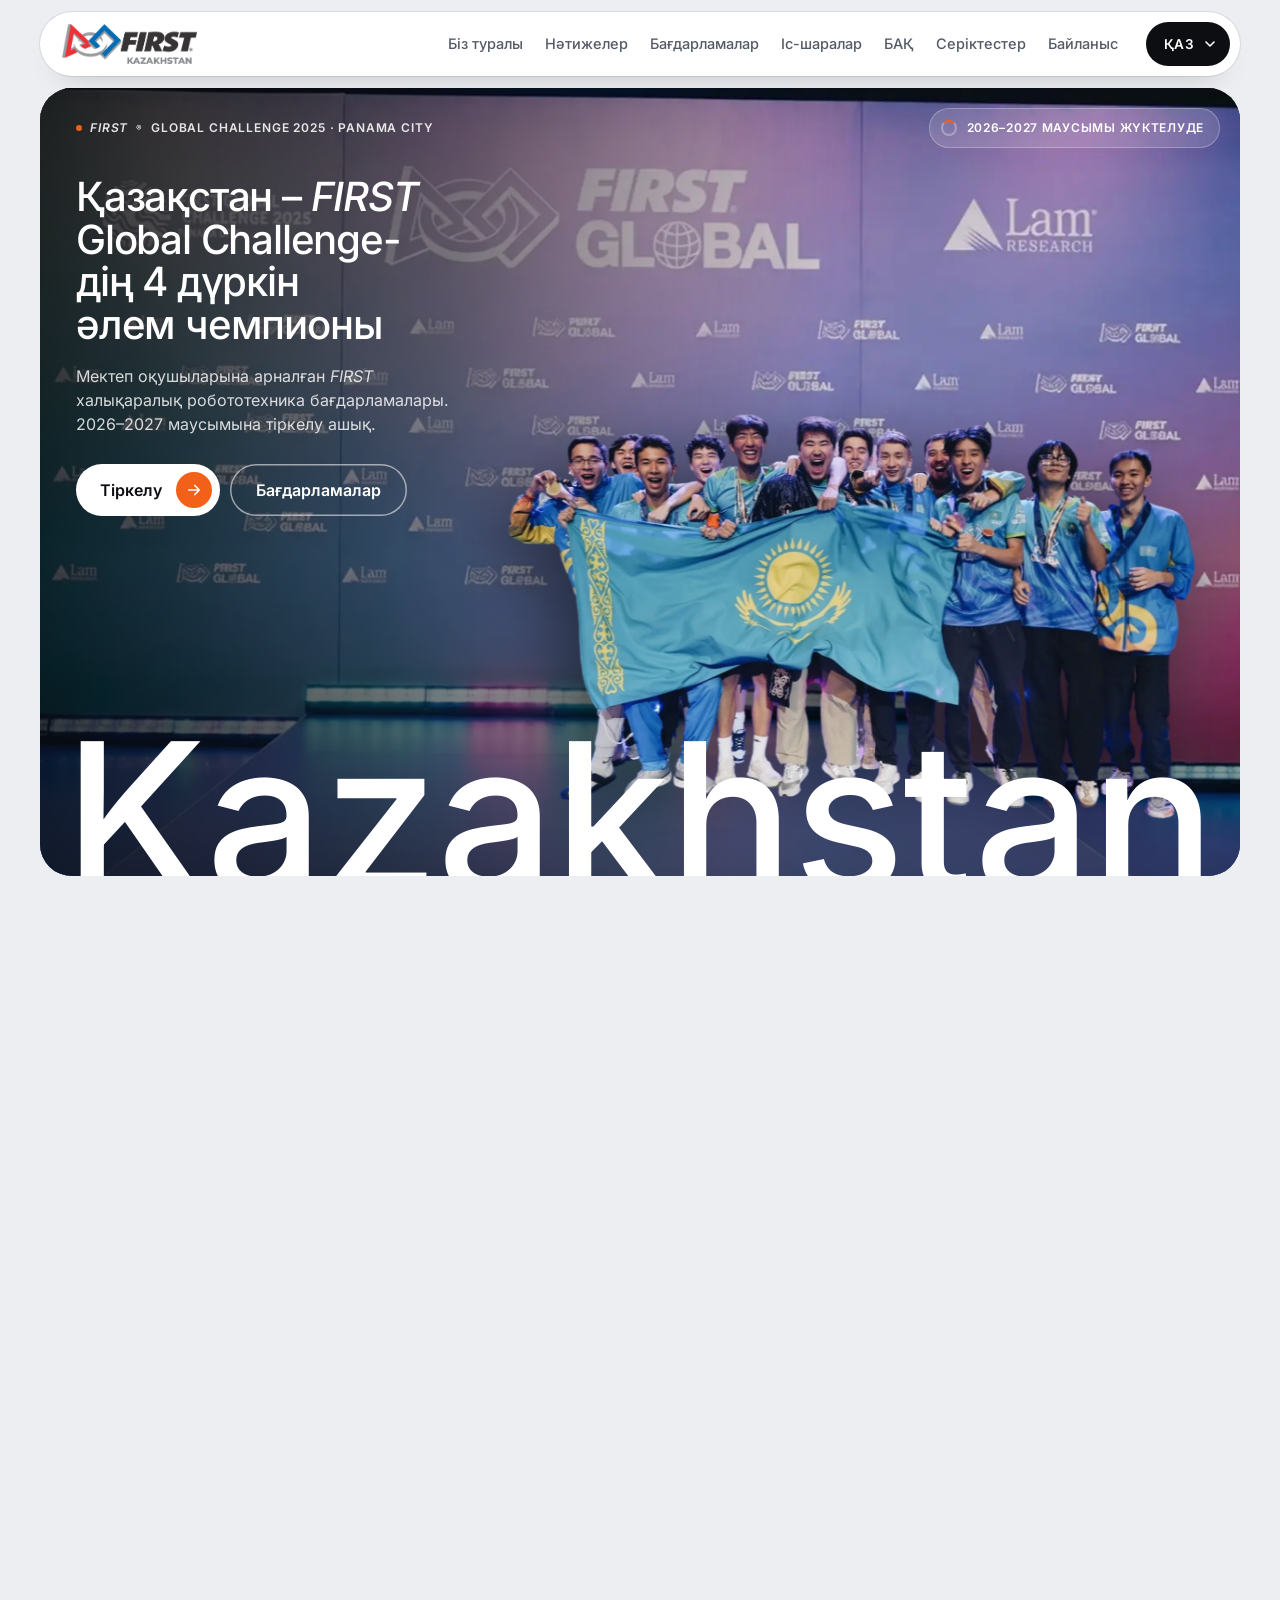
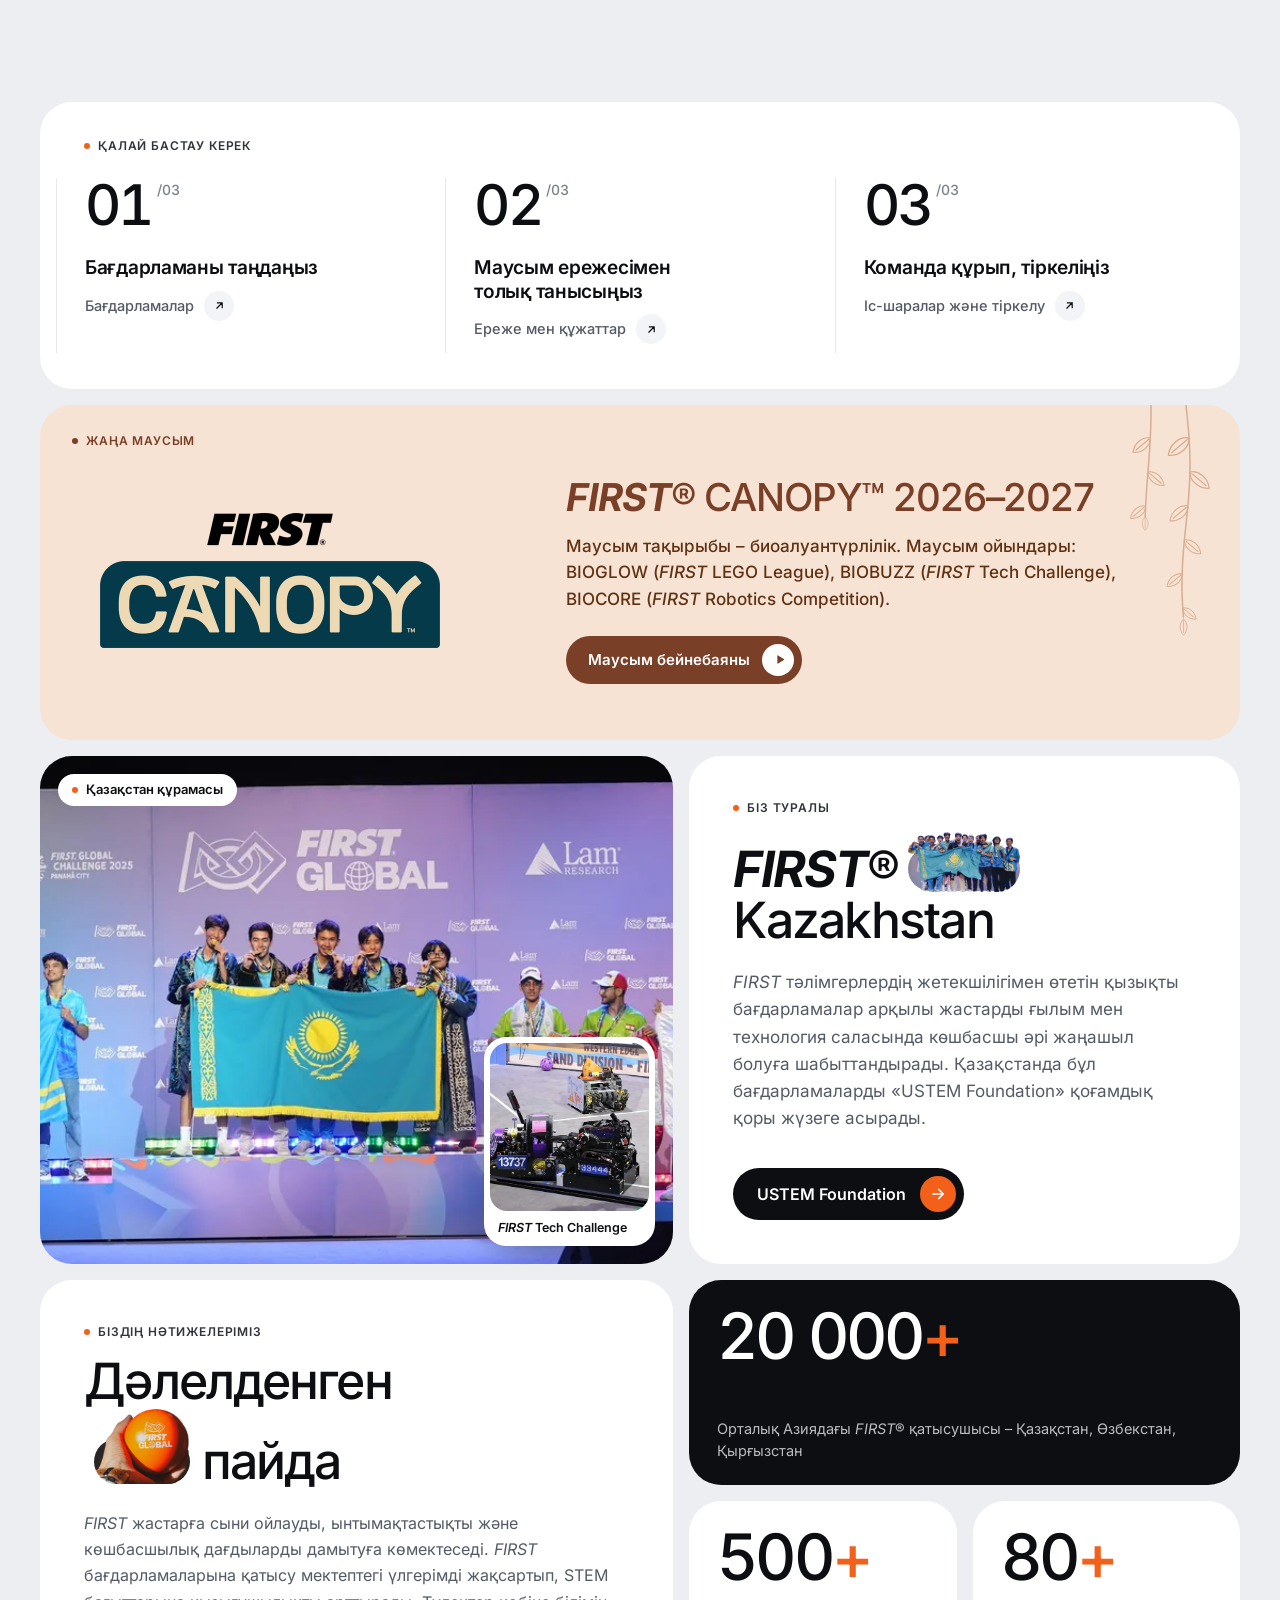
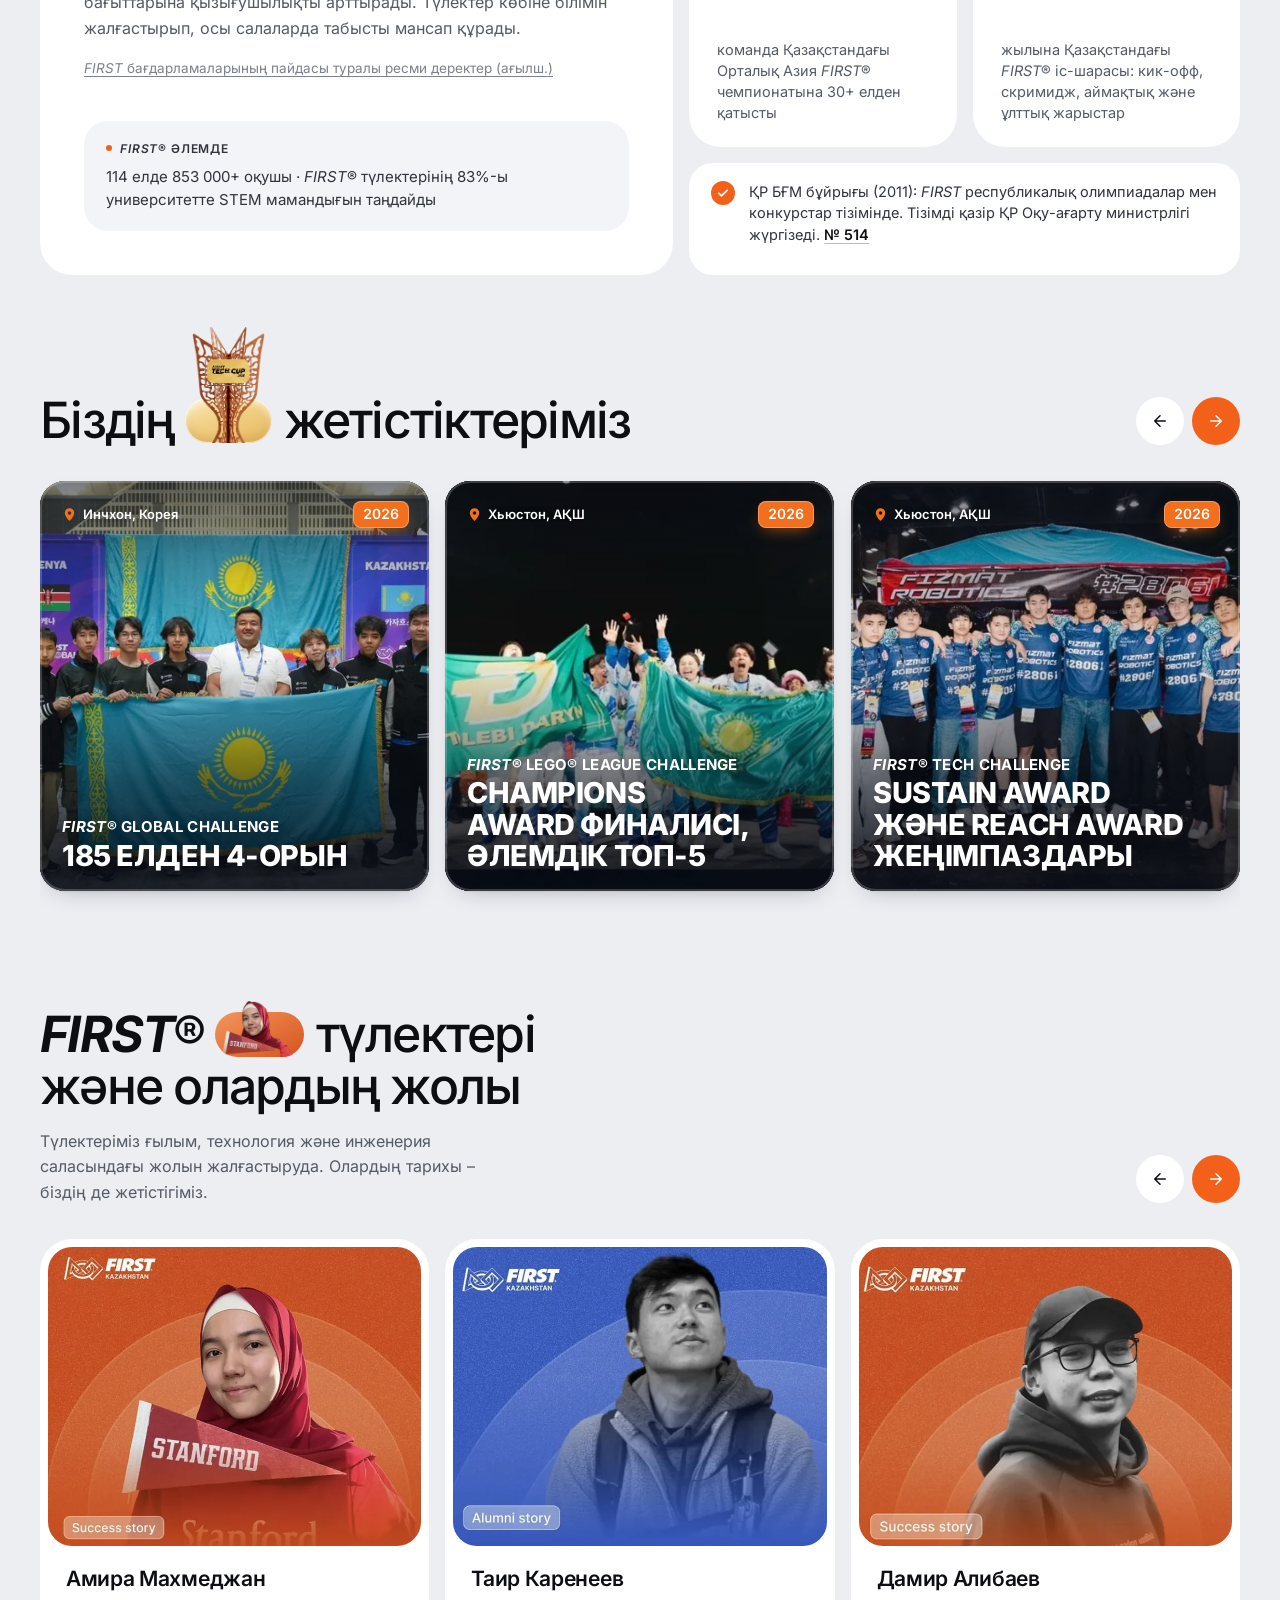
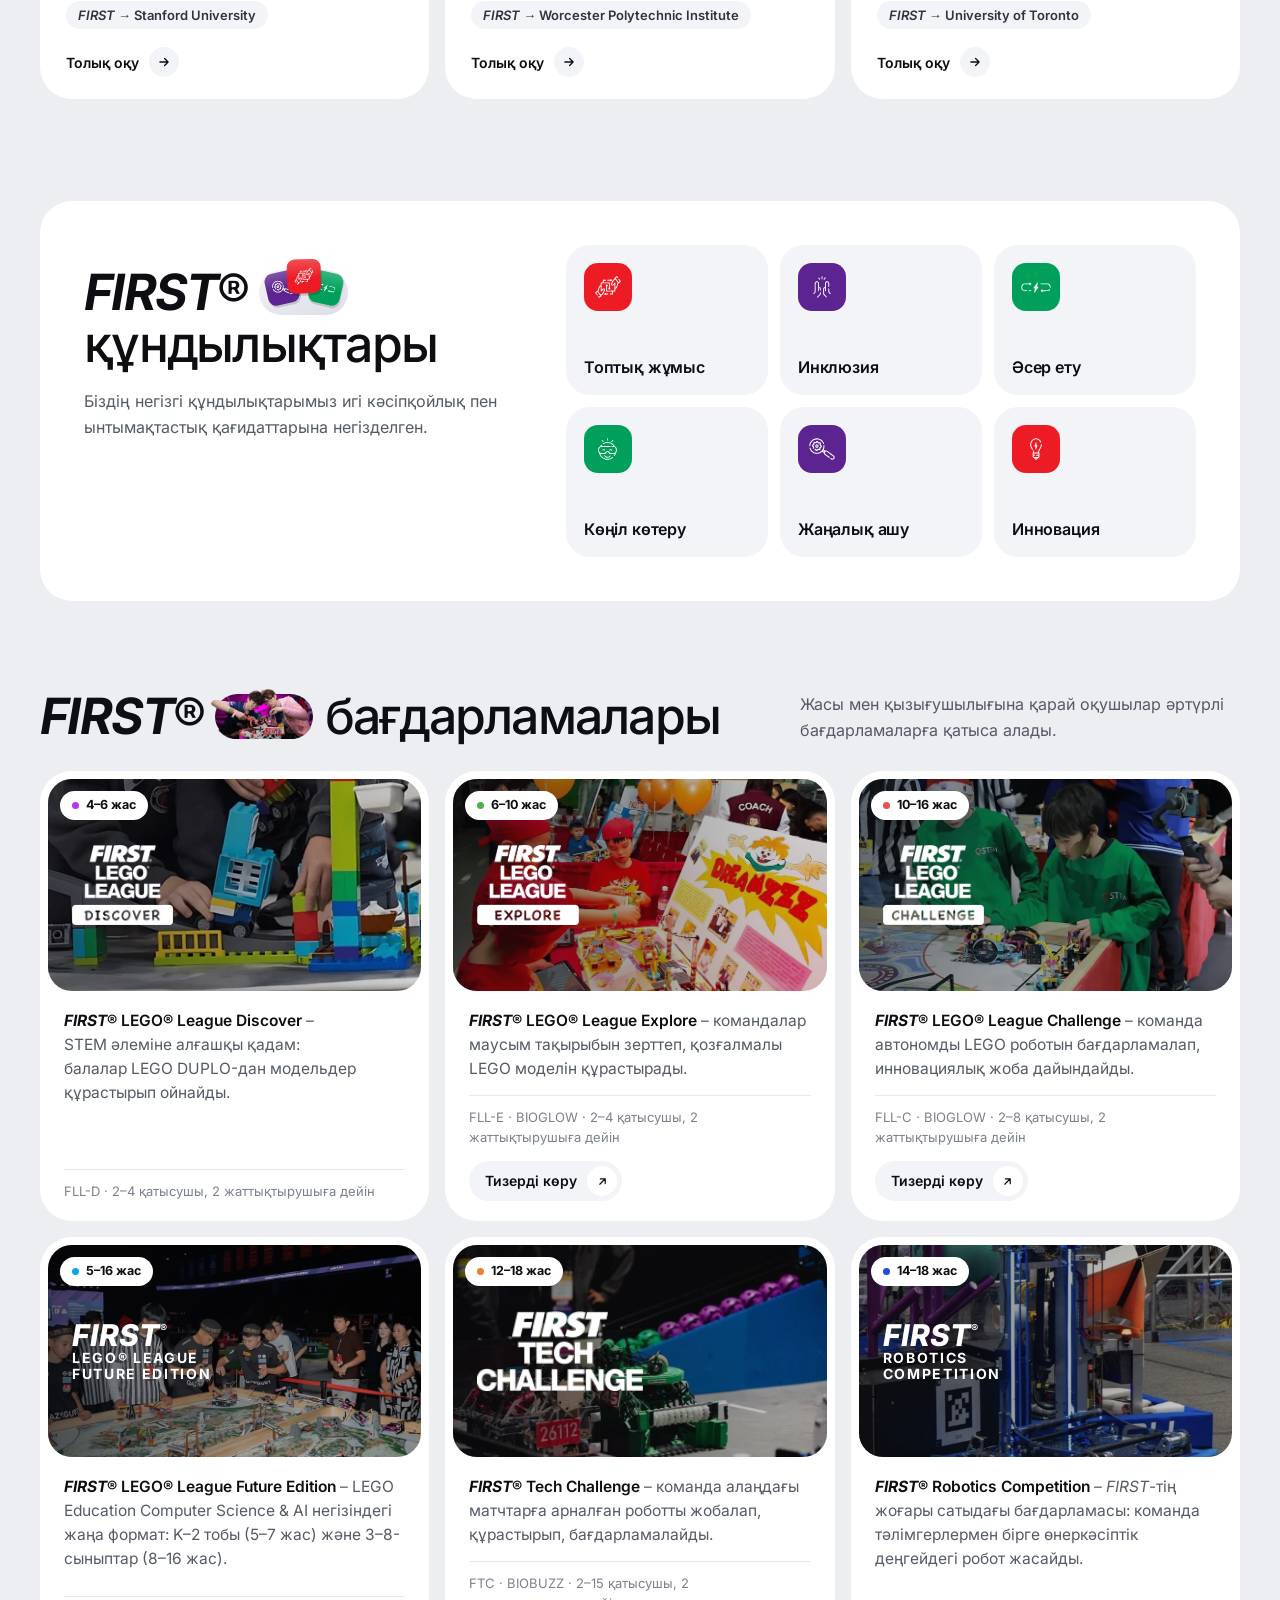
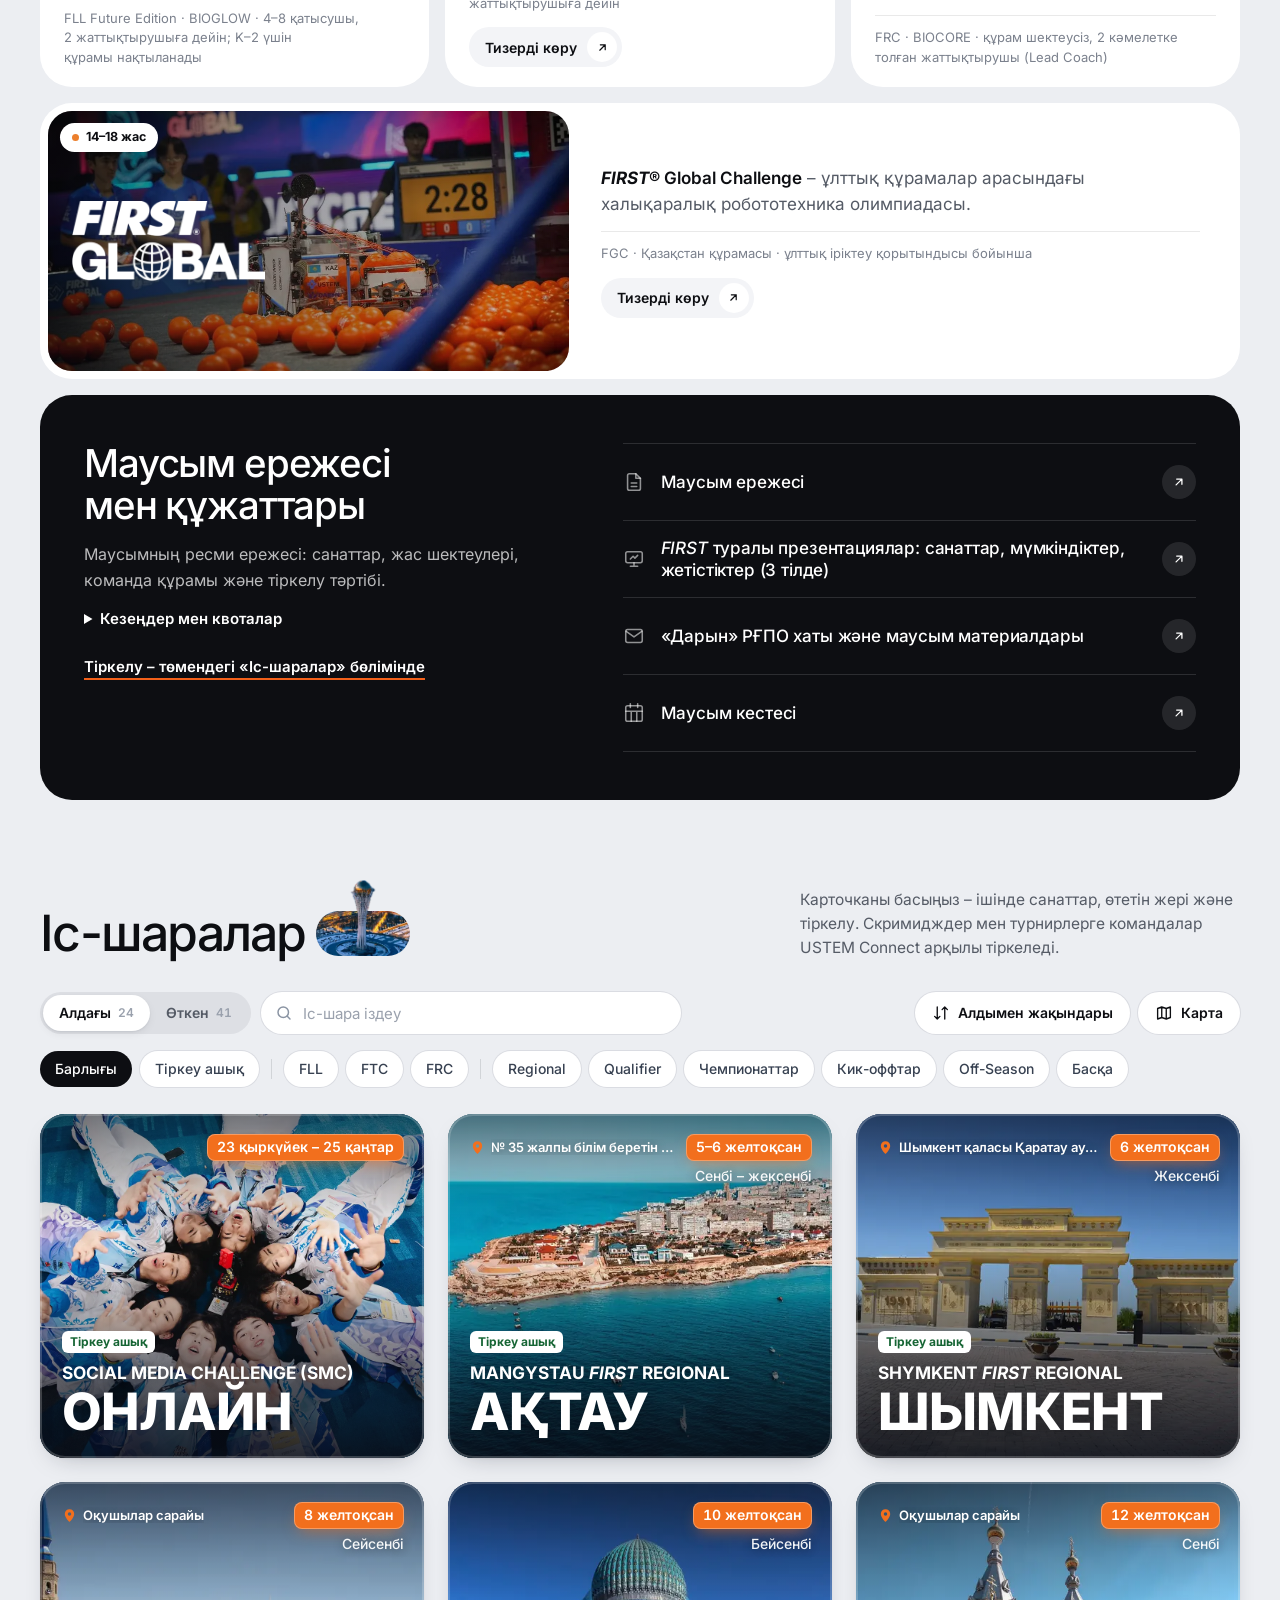
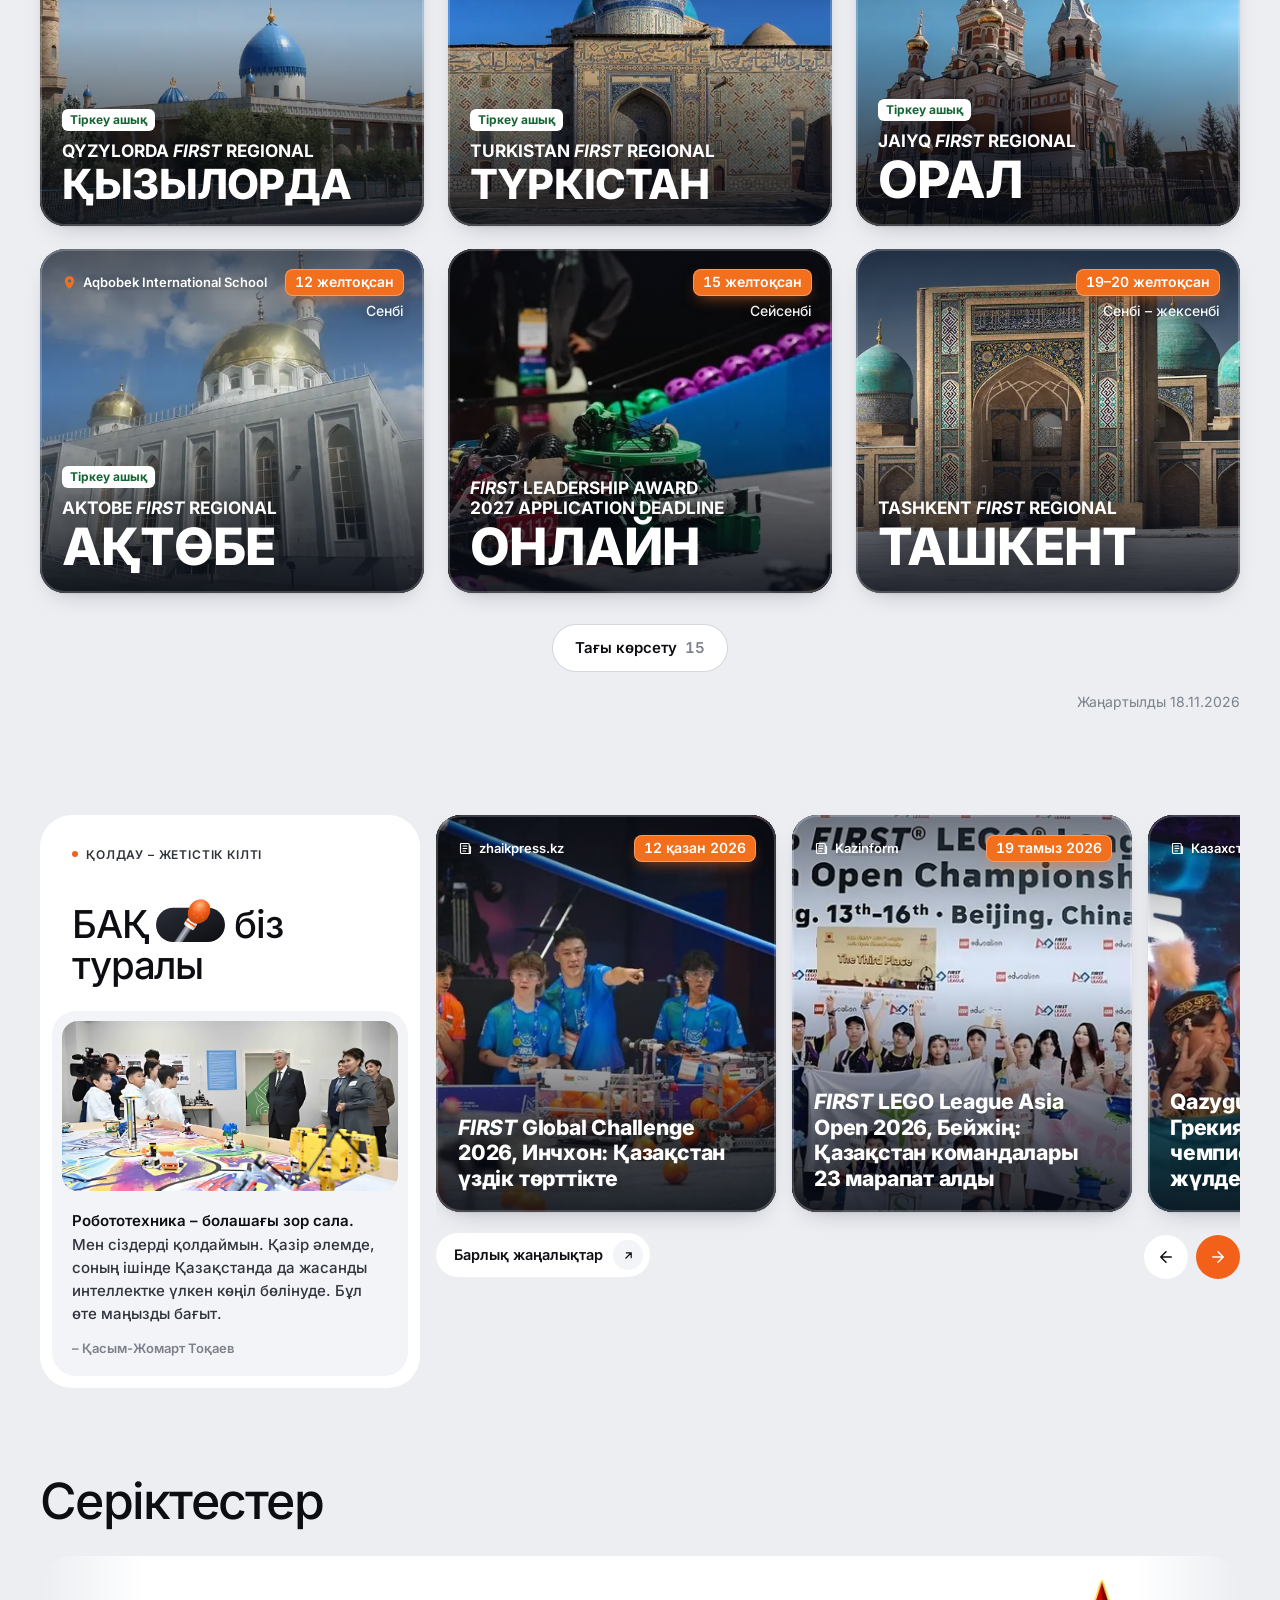
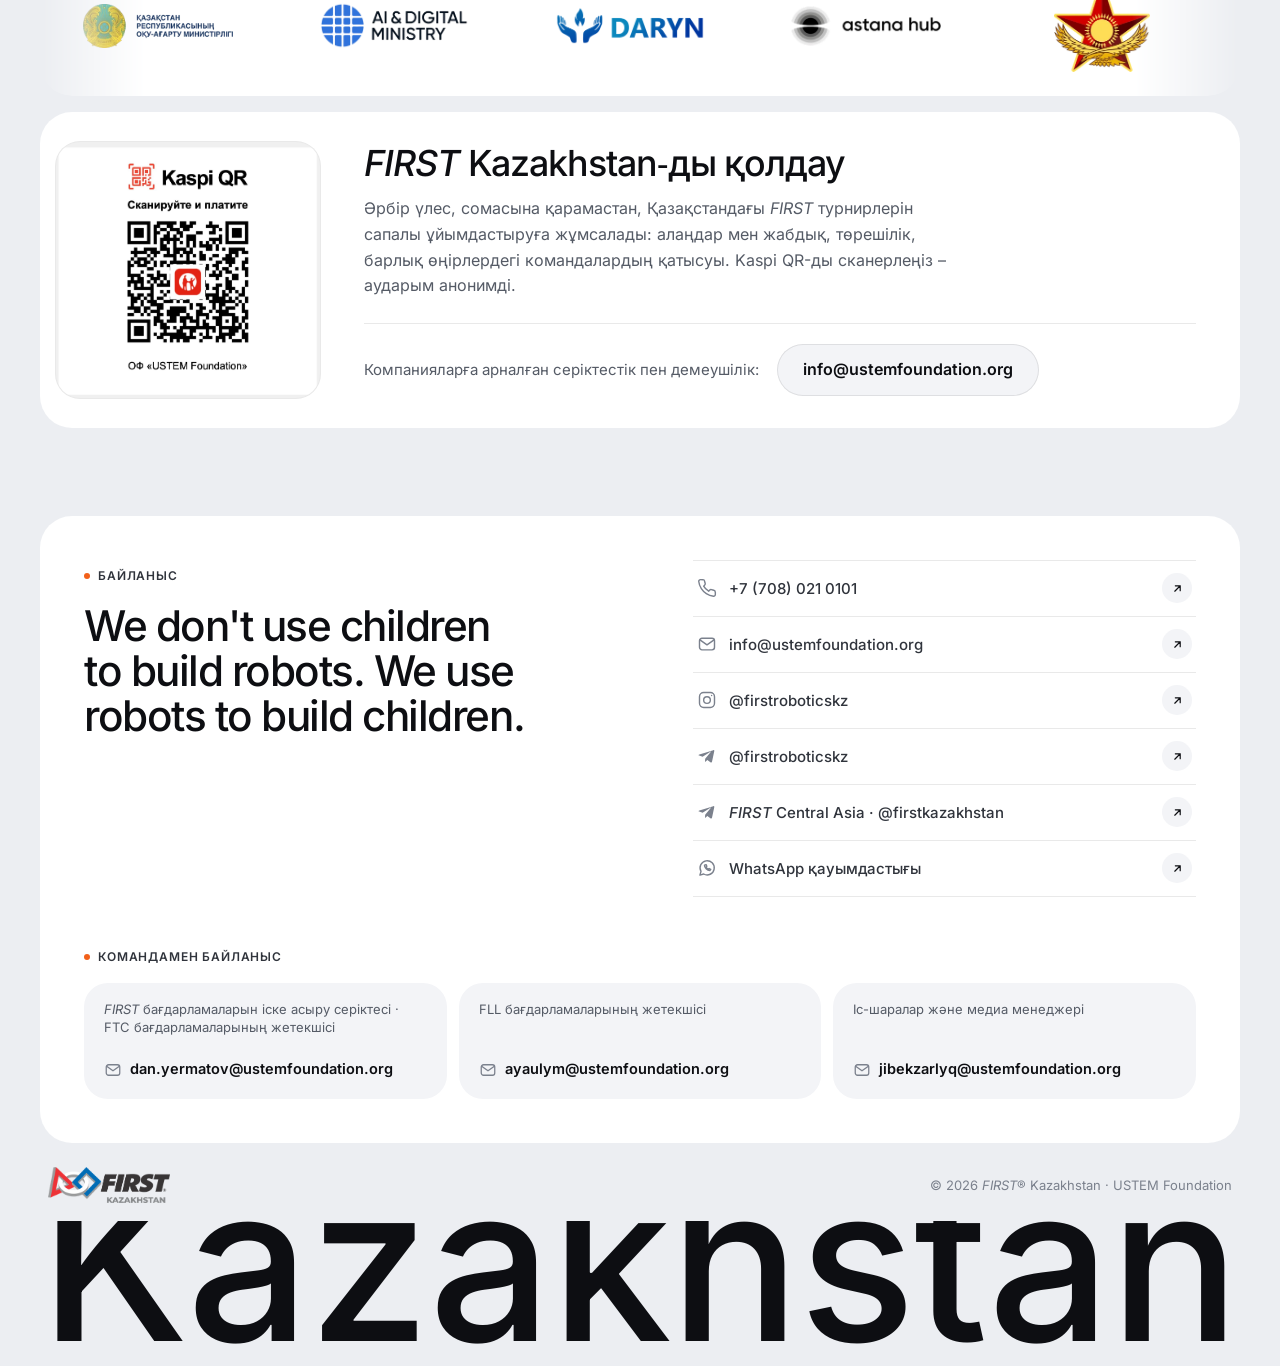
==== commit 34de784a: "«Пилюли» во всех заголовках и надёжное появление блоков - «О нас» – сборная на фоне сцены, «Выпускни" ====
--- a/index.html
+++ b/index.html
@@ -21,7 +21,7 @@
 <script src="assets/js/fresh.js" defer></script>
 <link rel="preload" as="image" href="assets/img/hero-team-1500.webp" media="(min-width: 761px)" fetchpriority="high">
 <link rel="preload" as="image" href="assets/img/hero-team-800.webp" media="(max-width: 760px)" fetchpriority="high">
-<link rel="stylesheet" href="assets/css/style.css?v=20261119-0010">
+<link rel="stylesheet" href="assets/css/style.css?v=20261119-0200">
 </head>
 <body>
 
@@ -109,7 +109,7 @@
     </div>
     <div class="ax">
       <span class="lbl" data-t="n1"></span>
-      <h2 class="t"><span class="fi">FIRST</span>® <i class="pill p-team" aria-hidden="true"></i> Kazakhstan</h2>
+      <h2 class="t"><span class="fi">FIRST</span>®<i class="pill p-team" aria-hidden="true"></i> Kazakhstan</h2>
       <p data-t="about"></p>
       <a class="btn go" href="https://ustem.kz" target="_blank" rel="noopener">USTEM Foundation <svg viewBox="0 0 24 24" aria-hidden="true"><path d="M5 12h14M13 6l6 6-6 6"/></svg></a>
     </div>
@@ -288,6 +288,7 @@
 <script src="assets/data/site.js"></script>
 <script src="assets/js/app.js?v=20261118-2200"></script>
 <script src="assets/js/wa.js"></script>
+<script src="assets/js/reveal.js"></script>
 <script src="assets/js/scroll.js"></script>
 </body>
 </html>
--- a/assets/css/style.css
+++ b/assets/css/style.css
@@ -57,27 +57,37 @@
 .lbl:before{content:"";flex:none;width:6px;height:6px;border-radius:50%;background:var(--acc)}
 /* заголовок раздела: крупный, средней жирности, плотный */
 h2.t,h1.t,h3.t{font-size:clamp(32px,3.9vw,56px);font-weight:500;line-height:1.04;letter-spacing:-.035em;color:var(--ink);text-wrap:balance}
-/* картинка-«пилюля» в строке заголовка (вставляет app.js → pills по атрибуту data-pill; сам файл – по классу ниже) */
-.pill{display:inline-block;width:1.52em;height:.76em;margin-left:.2em;border-radius:999px;background:var(--soft2) center/cover no-repeat;vertical-align:-.03em}
-.p-team{background-image:url(../img/x-nw-hero.webp)}
-/* «Пилюли» с выступающим предметом: фон-«пилюля», поверх него вырезка, которая выше середины «пилюли» выходит за её край, а ниже обрезана по её форме.
-   Обе картинки собраны из исходных кадров заранее (совмещение и обрезка – не в стилях), здесь только положение вырезки в долях «пилюли».
-   «Доказанная польза»: фото руки (pill-ball-bg.webp) и шарик FIRST Global (pill-ball.webp). Отступ сверху оставляет место под шарик,
-   когда заголовок переносится и «пилюля» оказывается на второй строке */
-.p-proof,.p-win{position:relative;height:.9em;vertical-align:-.1em}
-.p-proof:after,.p-win:after{content:"";position:absolute;background:center/100% 100% no-repeat;pointer-events:none}
+/* картинка-«пилюля» в строке заголовка (вставляет app.js → pills по атрибуту data-pill; что в ней – по классу ниже).
+   У каждой «пилюли» фон (фото или градиент) и поверх него вырезка-предмет (:after), которая выше середины «пилюли» выходит за её край, а ниже обрезана
+   по её форме. Картинки собраны заранее из фото сайта (совмещение и обрезка – не в стилях), здесь только положение вырезки в долях «пилюли».
+   margin-top оставляет место под выступающий предмет, когда заголовок переносится и «пилюля» оказывается на второй строке */
+.pill{display:inline-block;position:relative;width:1.8em;height:.9em;margin-left:.2em;border-radius:999px;background:var(--soft2) center/100% 100% no-repeat;vertical-align:-.1em}
+.pill:after{content:"";position:absolute;background:center/100% 100% no-repeat;pointer-events:none}
+/* «О нас»: сборная на фоне сцены FIRST Global */
+.p-team{width:2.25em;margin-top:.3em;background-image:url(../img/pill-team-bg.webp)}
+.p-team:after{left:-0.07%;top:-33.05%;width:100.36%;height:133.48%;background-image:url(../img/pill-team.webp)}
+/* «Доказанная польза»: рука и шарик FIRST Global */
+.p-proof{width:1.93em;margin-top:.62em;background-image:url(../img/pill-ball-bg.webp)}
+.p-proof:after{left:12.5%;top:-65.51%;width:86.73%;height:165.84%;background-image:url(../img/pill-ball.webp)}
+/* «Наши достижения»: кубок в золотистой «стеклянной» «пилюле» – светлый блик сверху, тень снизу */
+.p-win{width:1.76em;background:linear-gradient(160deg,#fbeab8 0%,#f1cf83 46%,#e5b860 100%);box-shadow:inset 0 0 0 1px rgba(255,255,255,.6),inset 0 .09em .14em rgba(255,255,255,.65),inset 0 -.1em .16em rgba(176,120,28,.26)}
+.p-win:after{left:8.16%;top:-157.95%;width:83.68%;height:258.27%;background-image:url(../img/pill-cup.webp)}
 #winners .sh{margin-top:104px} /* кубок выступает над заголовком почти на полторы строки – над разделом больше воздуха, метки над заголовком нет */
 @media(max-width:760px){#winners .sh{margin-top:84px}}
-.p-proof{width:1.93em;margin-top:.62em;background-image:url(../img/pill-ball-bg.webp);background-size:100% 100%}
-.p-proof:after{left:12.5%;top:-65.51%;width:86.73%;height:165.84%;background-image:url(../img/pill-ball.webp)}
-/* «Наши достижения»: кубок (pill-cup.webp) в золотистой «стеклянной» «пилюле» – светлый блик сверху, тень снизу */
-.p-win{width:1.76em;background:linear-gradient(160deg,#fbeab8 0%,#f1cf83 46%,#e5b860 100%);box-shadow:inset 0 0 0 1px rgba(255,255,255,.6),inset 0 .09em .14em rgba(255,255,255,.65),inset 0 -.1em .16em rgba(176,120,28,.26)}
-.p-win:after{left:8.16%;top:-157.95%;width:83.68%;height:258.27%;background-image:url(../img/pill-cup.webp)}
-.p-alum{background-image:url(../img/alumni/stanford.webp);background-position:50% 30%}
-.p-val{background-image:url(../img/ph3.webp);background-position:50% 35%}
-.p-prog{background-image:url(../img/p-ftc-2026.webp)}
-.p-ev{background-image:url(../img/city/astana-640.webp)}
-.p-media{background-image:url(../img/n-fgc26.webp)}
+/* «Выпускники»: выпускница с флажком Stanford на оранжевом */
+.p-alum{width:1.80em;margin-top:.22em;background:linear-gradient(150deg,#f4965c,#d6541e)}
+.p-alum:after{left:8.1%;top:-25.15%;width:79.05%;height:125.24%;background-image:url(../img/pill-alum.webp)}
+/* «Ценности»: три плитки с иконками ценностей; «СМИ о нас»: микрофон. Обе – один SVG-файл: «пилюля» и предмет над ней (верхние 60% картинки – над «пилюлей») */
+.p-val,.p-media{margin-top:.5em;background:none}
+.p-val:after,.p-media:after{left:0;top:-60%;width:100%;height:160%}
+.p-val:after{background-image:url(../img/pill-val.svg)}
+.p-media:after{background-image:url(../img/pill-media.svg)}
+/* «Программы»: ребята с роботом FTC на фоне пит-зоны */
+.p-prog{width:1.98em;margin-top:.1em;background-image:url(../img/pill-prog-bg.webp)}
+.p-prog:after{left:-3.14%;top:-12.05%;width:100.77%;height:112.12%;background-image:url(../img/pill-prog.webp)}
+/* «События»: Байтерек над ночной Астаной (фон и вырезка – из одного фото, совпадают точь-в-точь) */
+.p-ev{width:1.89em;margin-top:.62em;background-image:url(../img/pill-ev-bg.webp)}
+.p-ev:after{left:36.2%;top:-69.95%;width:27.83%;height:165.81%;background-image:url(../img/pill-ev.webp)}
 .sub{color:var(--mu);font-size:16px;line-height:1.6;max-width:440px}
 /* шапка раздела: слева метка и заголовок, справа короткое пояснение; .nav – справа место под стрелки ленты */
 .sh{display:flex;flex-wrap:wrap;align-items:flex-end;justify-content:space-between;gap:16px 48px;margin:72px 0 28px}
@@ -591,7 +601,7 @@
 .mp{display:flex;flex-direction:column;align-items:flex-start;padding:32px 12px 12px;border-radius:var(--rx);background:var(--card)}
 .mh{padding:0 20px;font-size:clamp(28px,3vw,42px);font-weight:500;color:var(--ink);line-height:1.06;letter-spacing:-.03em}
 /* подзаголовок – меткой над заголовком */
-.msub{order:-1;display:flex;align-items:center;gap:8px;margin:0 20px 14px;font-size:12px;font-weight:600;line-height:1.3;letter-spacing:.07em;text-transform:uppercase;color:var(--bd)}
+.msub{order:-1;display:flex;align-items:center;gap:8px;margin:0 20px 26px;font-size:12px;font-weight:600;line-height:1.3;letter-spacing:.07em;text-transform:uppercase;color:var(--bd)}
 .msub:before{content:"";flex:none;width:6px;height:6px;border-radius:50%;background:var(--acc)}
 .q{align-self:stretch;margin-top:26px;padding:10px 10px 18px;border-radius:var(--rl);background:var(--soft)}
 .q .qi{height:170px;border-radius:var(--rm);background:url(../img/x-q.webp) 40% 30%/cover;margin-bottom:18px}
@@ -679,12 +689,14 @@
 .wa-join:focus-visible,.wa-x:focus-visible{outline:2px solid var(--ink);outline-offset:2px}
 
 /* ---------- появление блоков при прокрутке ---------- */
-/* Только там, где браузер умеет привязывать анимацию к прокрутке (animation-timeline): без скрипта, и блок не останется невидимым в старом браузере.
-   Сдвиг – свойством translate, чтобы не спорить с transform при наведении. */
-@keyframes rise{from{opacity:0;translate:0 30px}}
-@keyframes drift{from{translate:0 -4.5%}to{translate:0 4.5%}} /* фото внутри рамки едет медленнее страницы */
+/* assets/js/reveal.js: блок ниже экрана получает класс rv (скрыт), у экрана – in (плавно появляется один раз), затем оба класса снимаются.
+   Прячет блоки только скрипт, поэтому без него всё видно. Сдвиг – свойством translate, чтобы не спорить с transform при наведении; --d – задержка для соседних блоков. */
+.rv{opacity:0;translate:0 26px}
+.rv.in{opacity:1;translate:none;transition:opacity .7s ease var(--d,0ms),translate .8s var(--ease) var(--d,0ms)}
+@media print{.rv{opacity:1;translate:none}}
+/* фото «О нас» внутри рамки едет чуть медленнее страницы – там, где браузер умеет привязывать анимацию к прокрутке */
+@keyframes drift{from{translate:0 -4.5%}to{translate:0 4.5%}}
 @media(prefers-reduced-motion:no-preference){@supports (animation-timeline:view()){
-  .panel,.sh,.sp,.ab .col,.ab .ax,.proof,.st,.lawn,.grid>.pc,.docs,.mp,.mq,.sup,.fmark{animation:rise linear both;animation-timeline:view();animation-range:entry 0% entry 26%}
   .ab .p1 img{scale:1.12;animation:drift linear both;animation-timeline:view()}
 }}
 
@@ -797,7 +809,7 @@
   .pmore{display:inline-flex;align-items:center;justify-content:center;min-height:52px;width:100%;padding:0 20px;border:0;border-radius:999px;background:var(--card);color:var(--ink);font:inherit;font-weight:600;font-size:15.5px;cursor:pointer}
   .docs{margin-top:12px;padding:32px 22px 22px}
   .dl a{min-height:68px;font-size:15.5px;margin:0 -10px;padding:12px 10px;gap:12px}
-  .mh{padding:0 12px}.msub{margin:0 12px 12px}
+  .mh{padding:0 12px}.msub{margin:0 12px 22px}
   .mp{padding:26px 10px 10px}
   .q .qi{height:170px}
   .nws>.xc{flex-basis:84%}
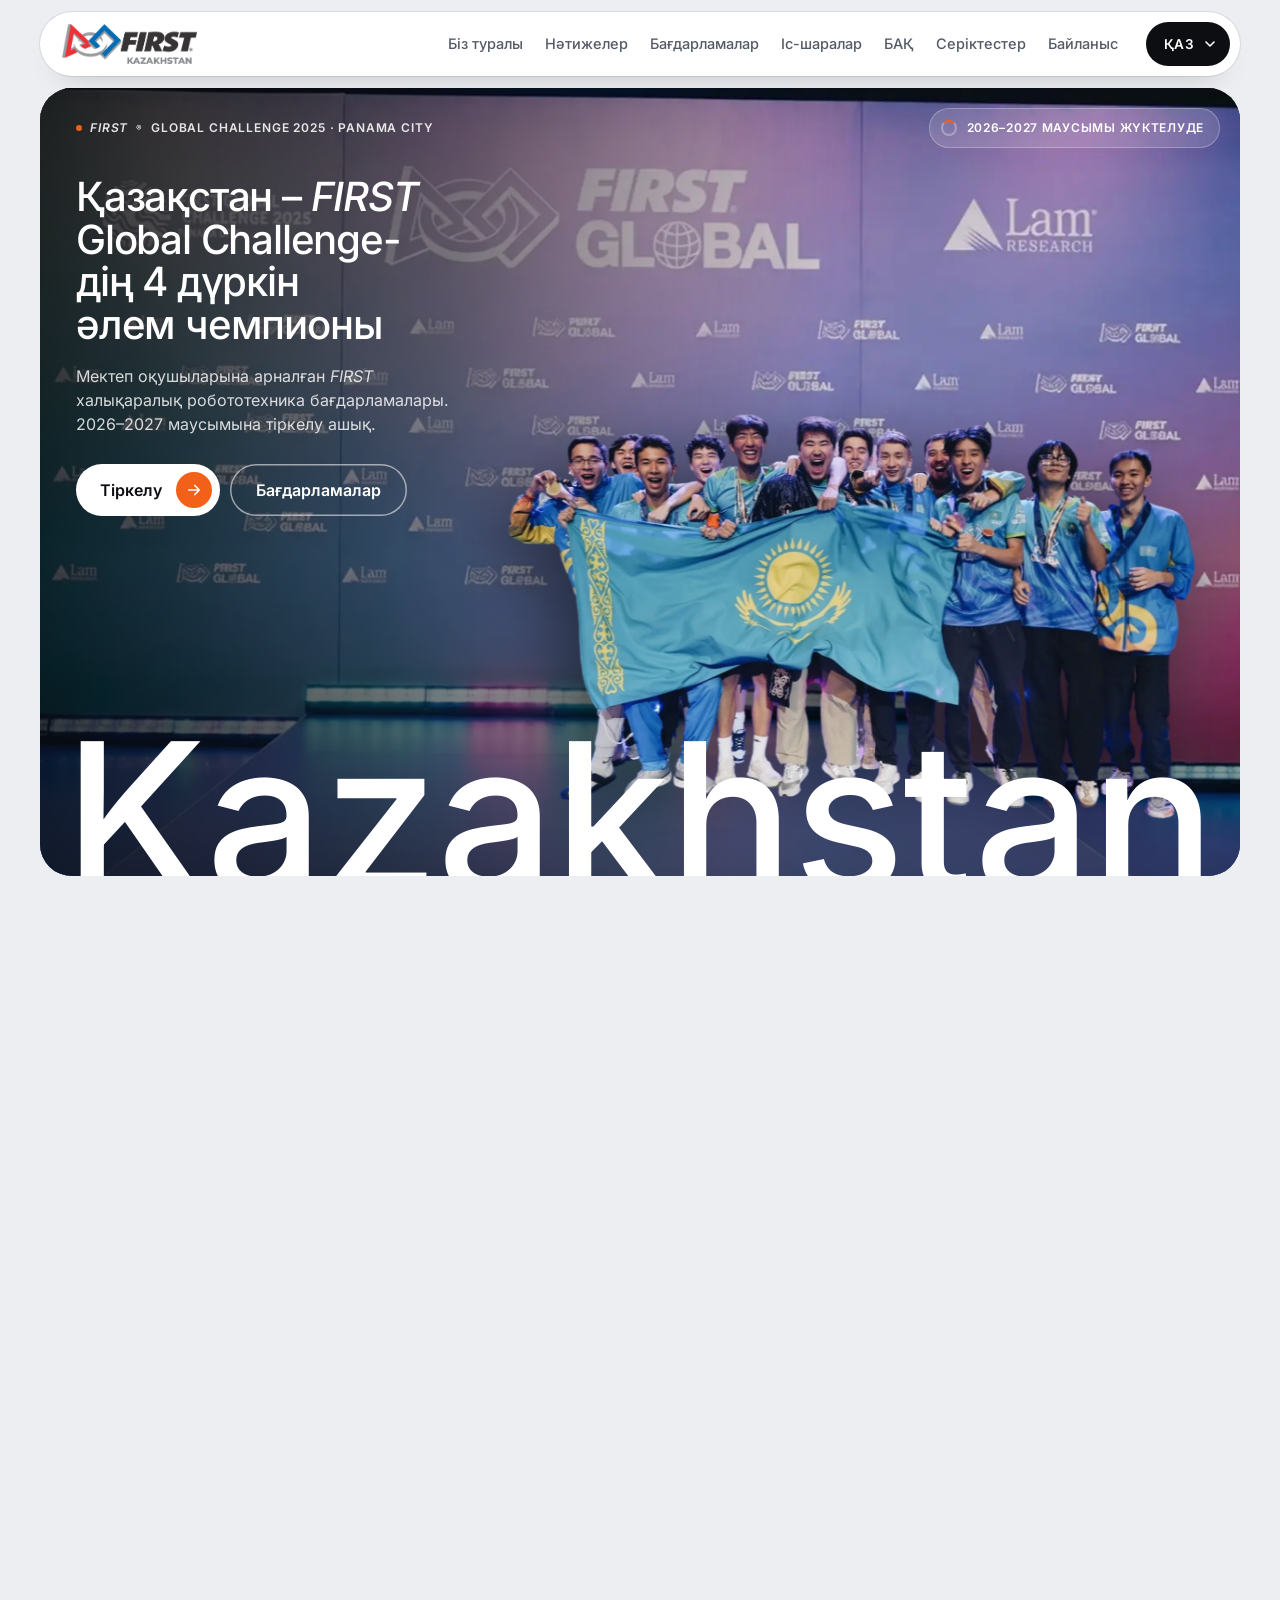
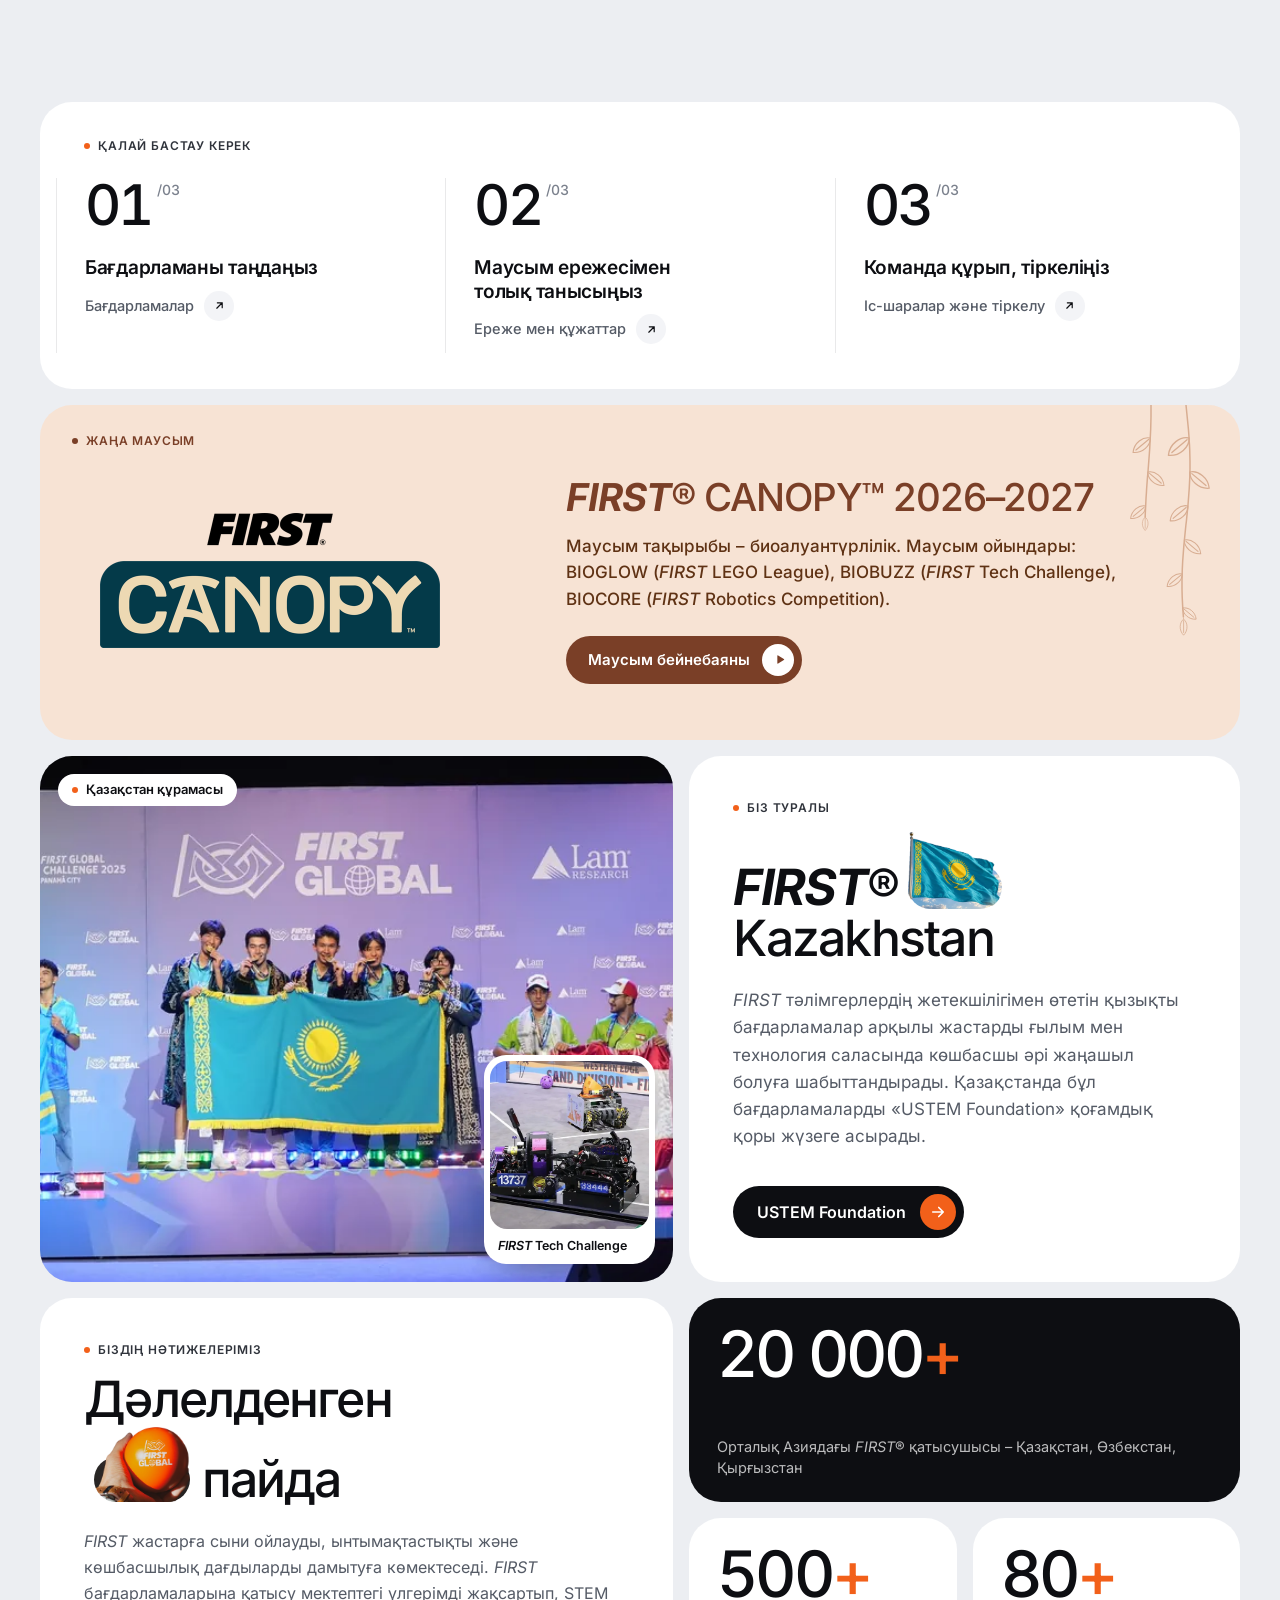
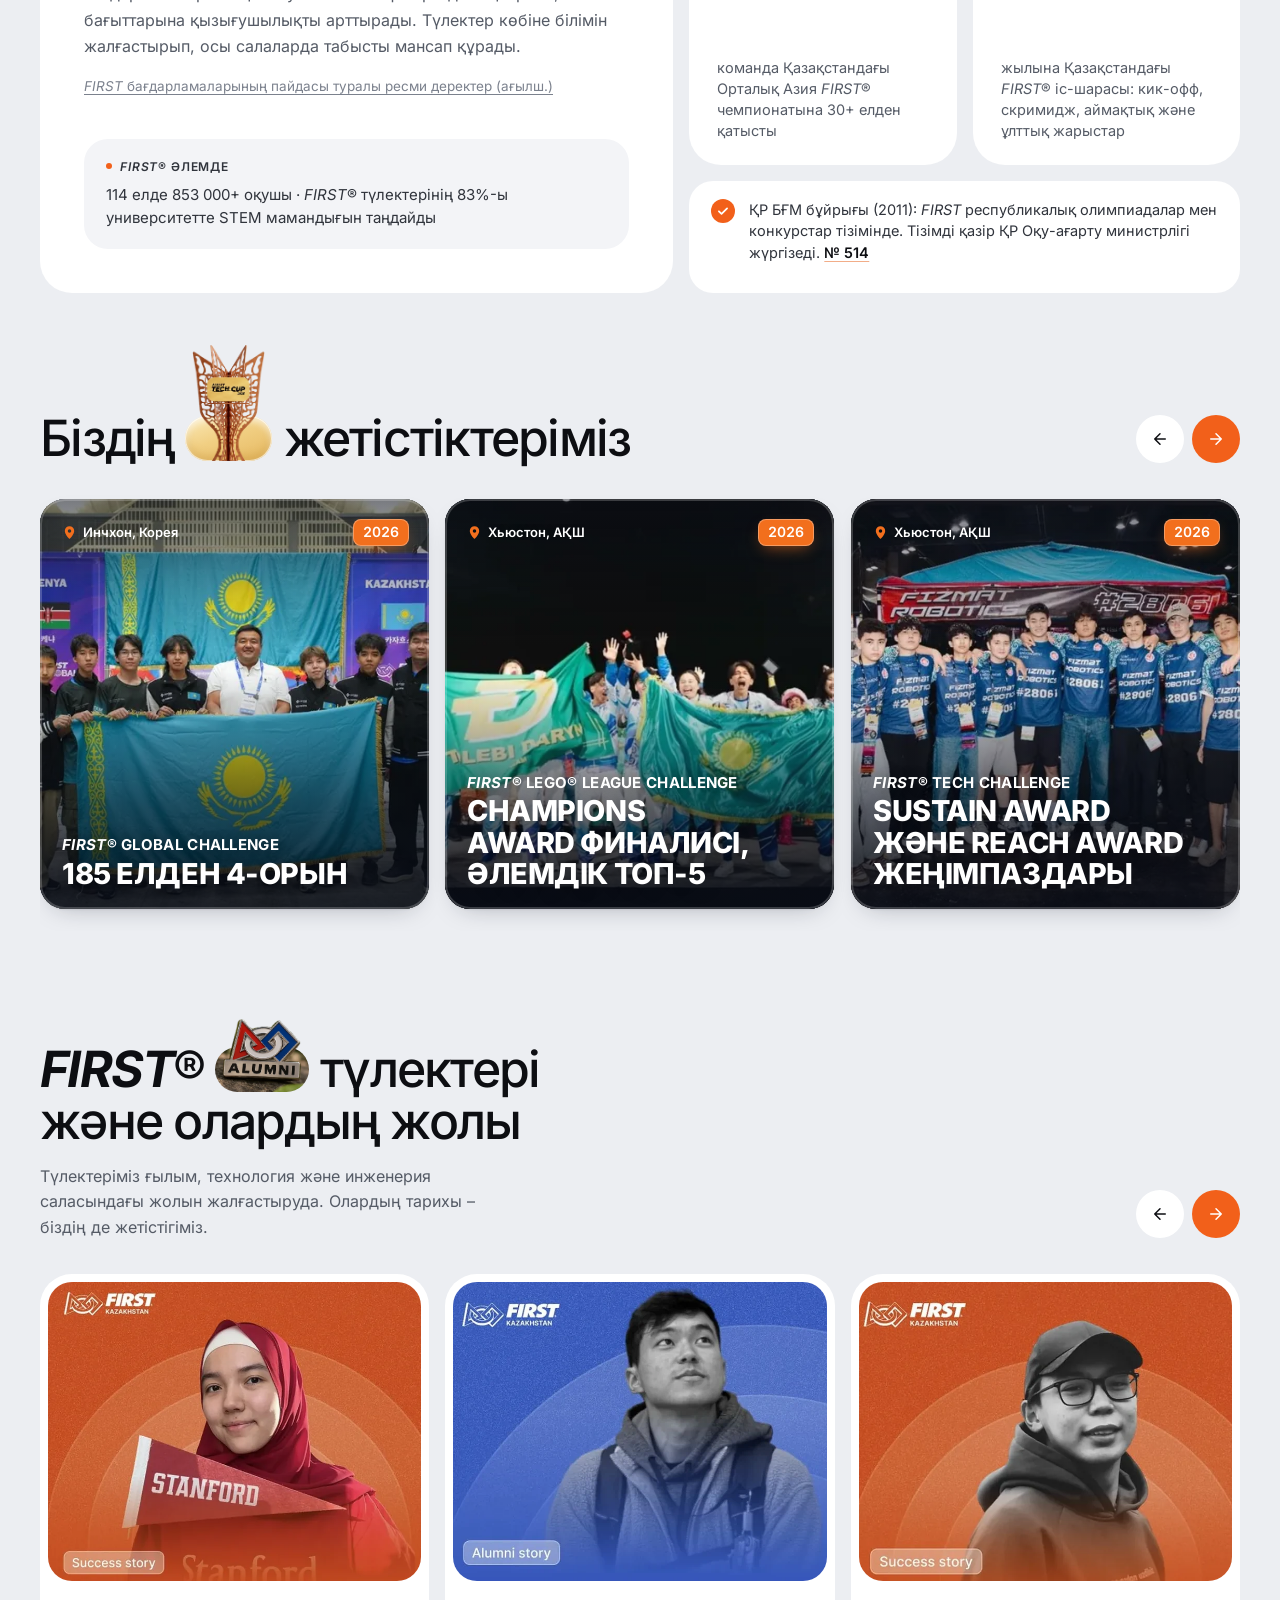
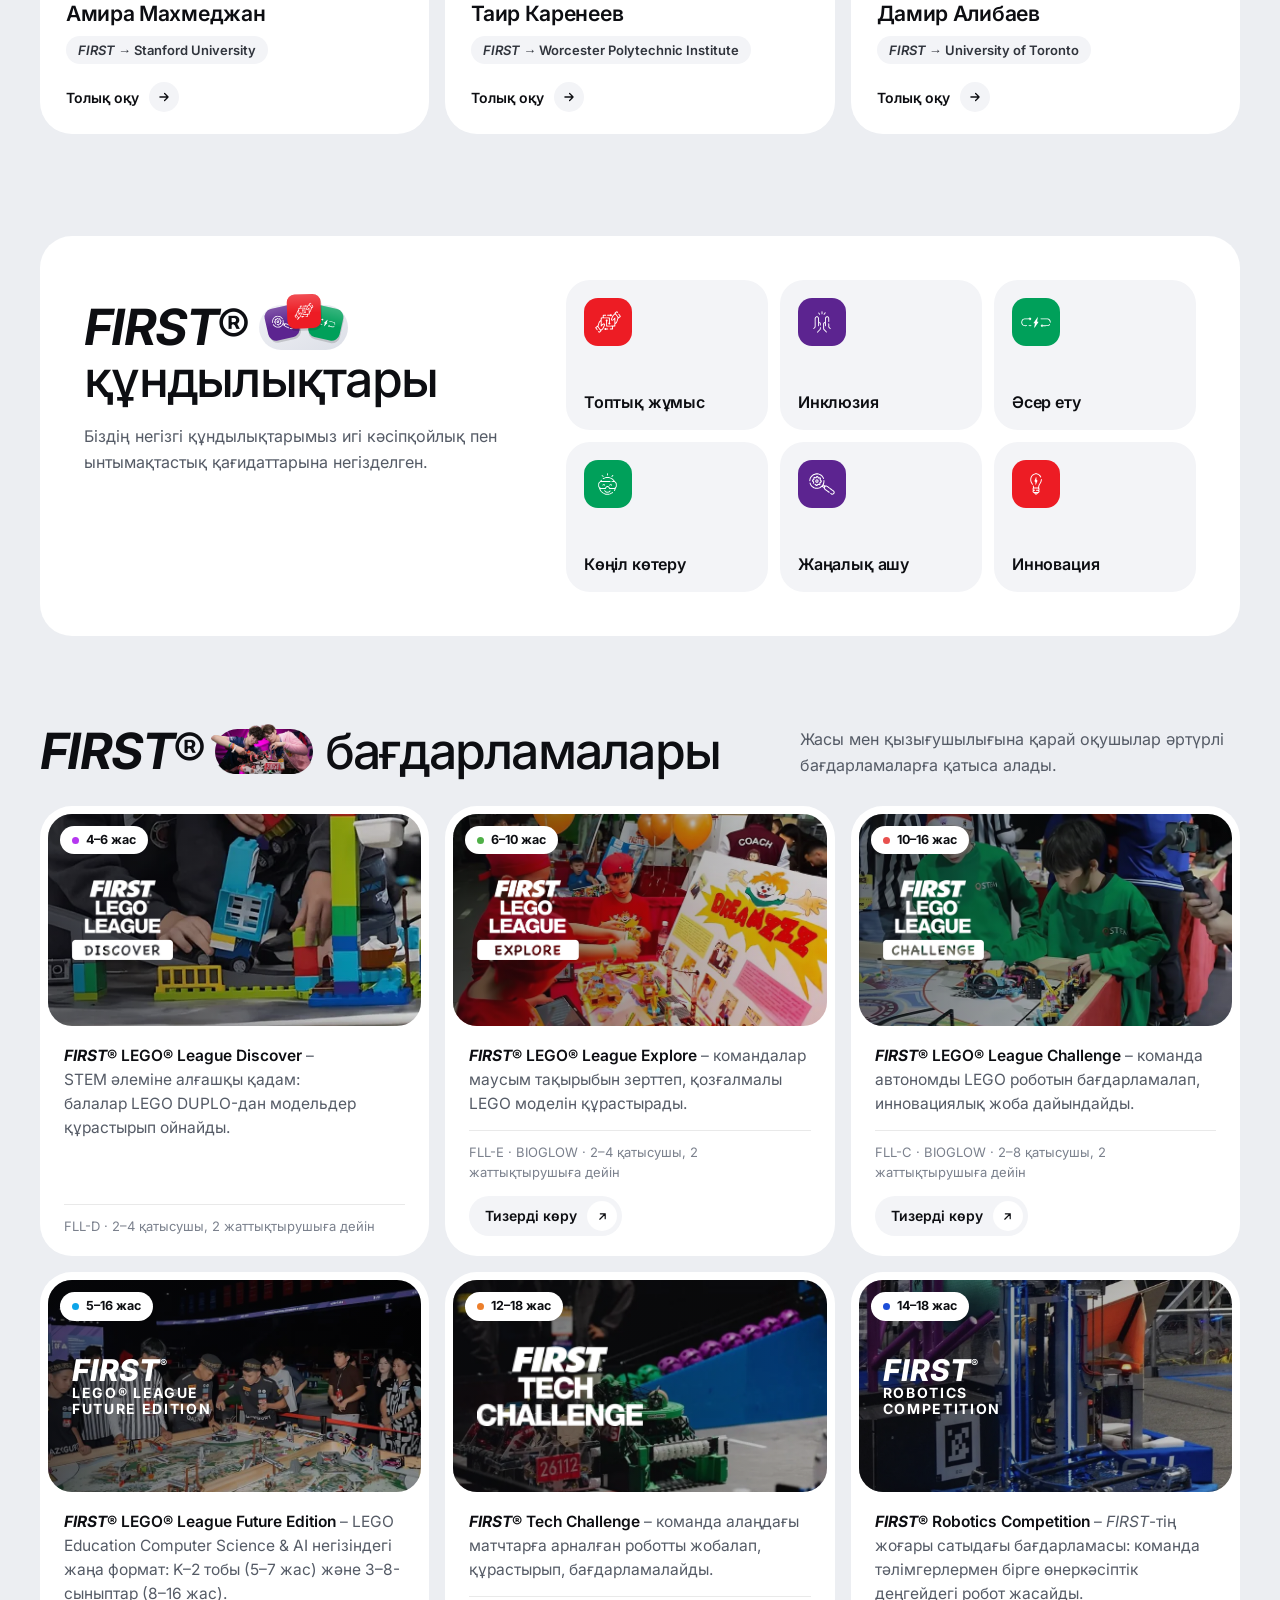
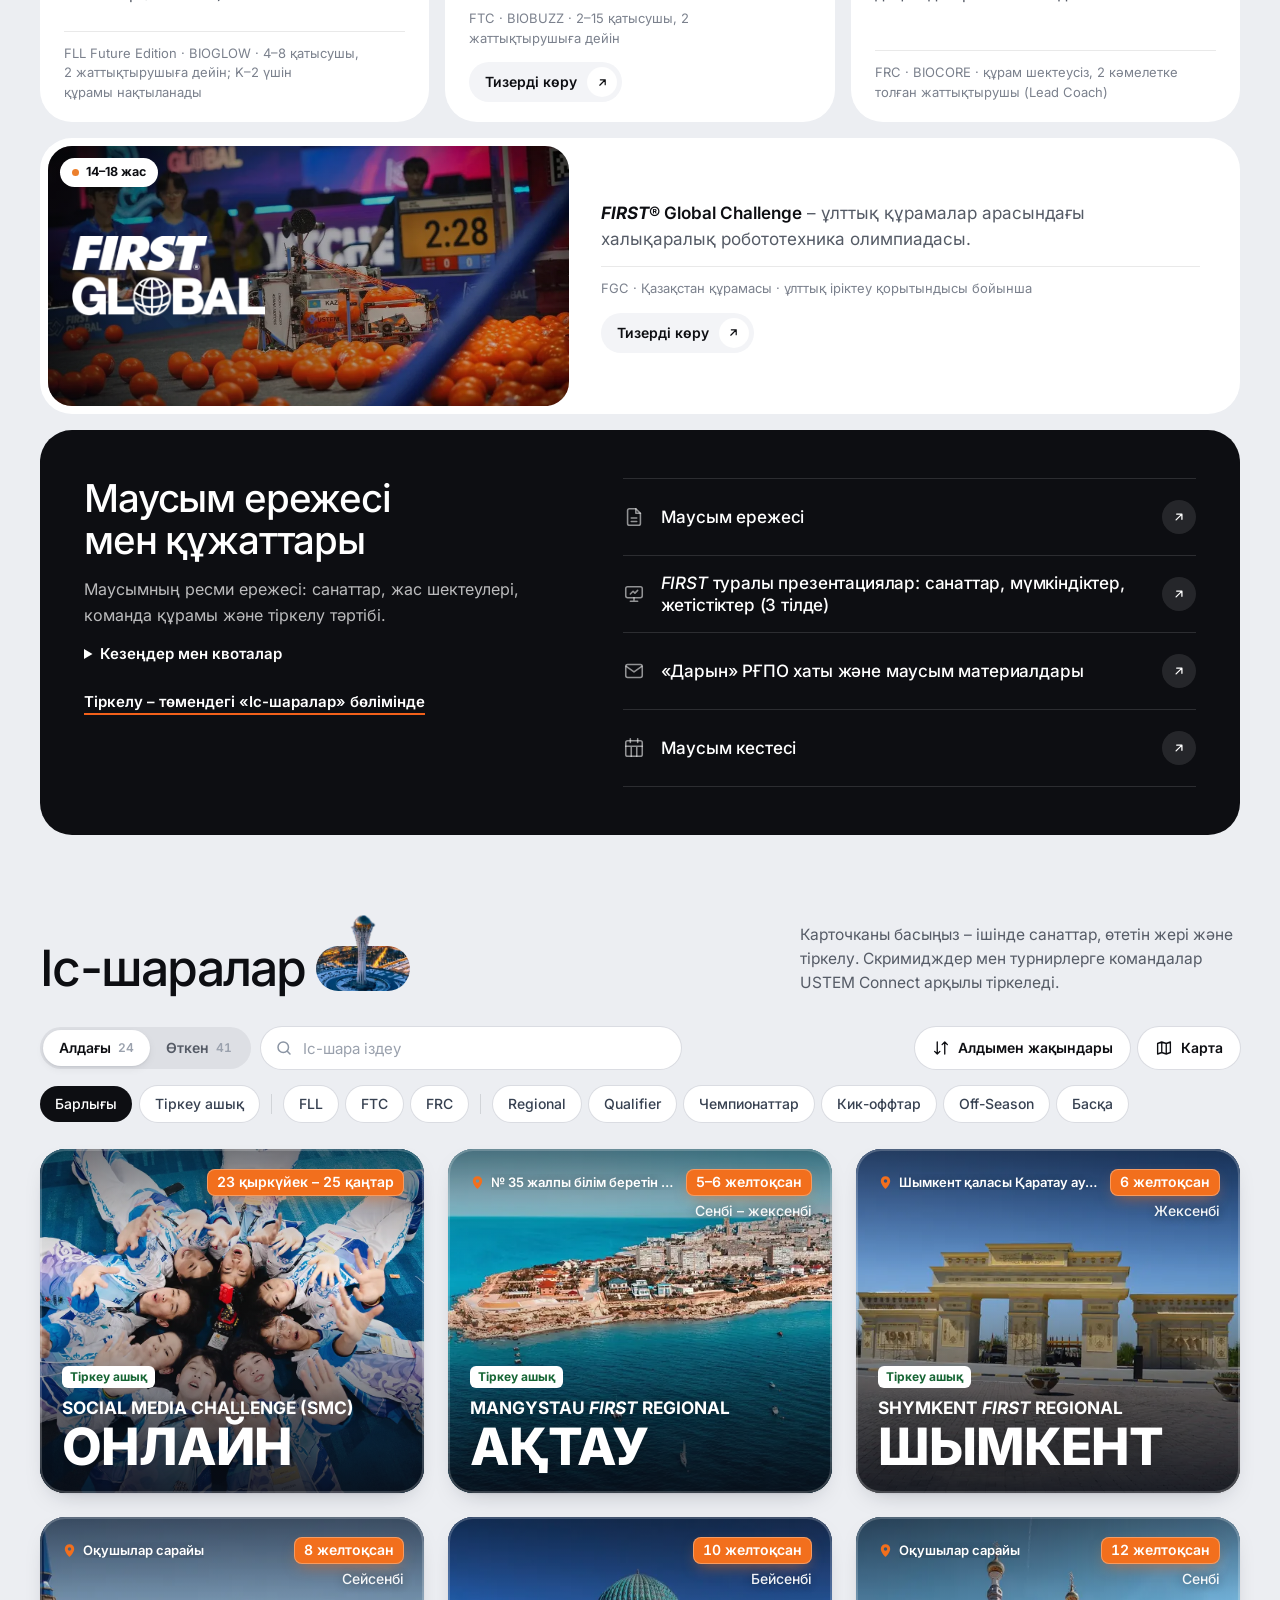
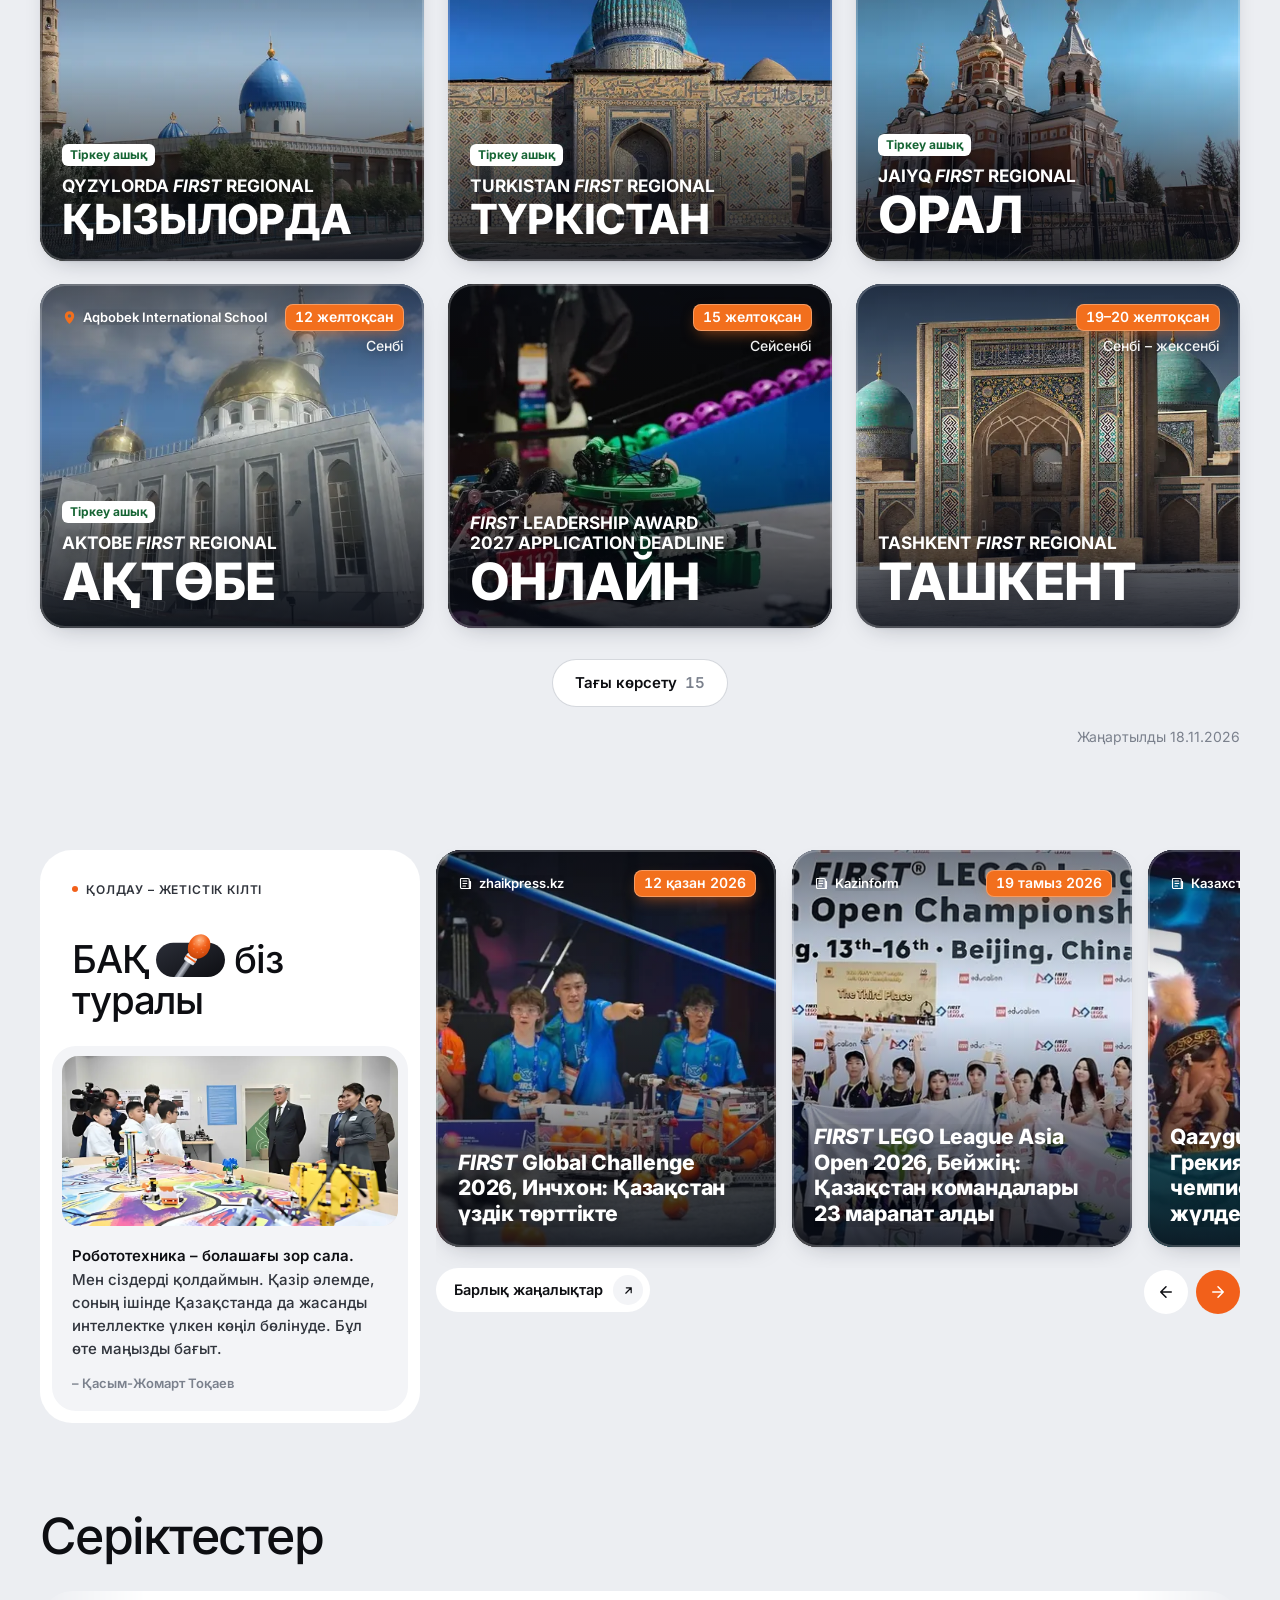
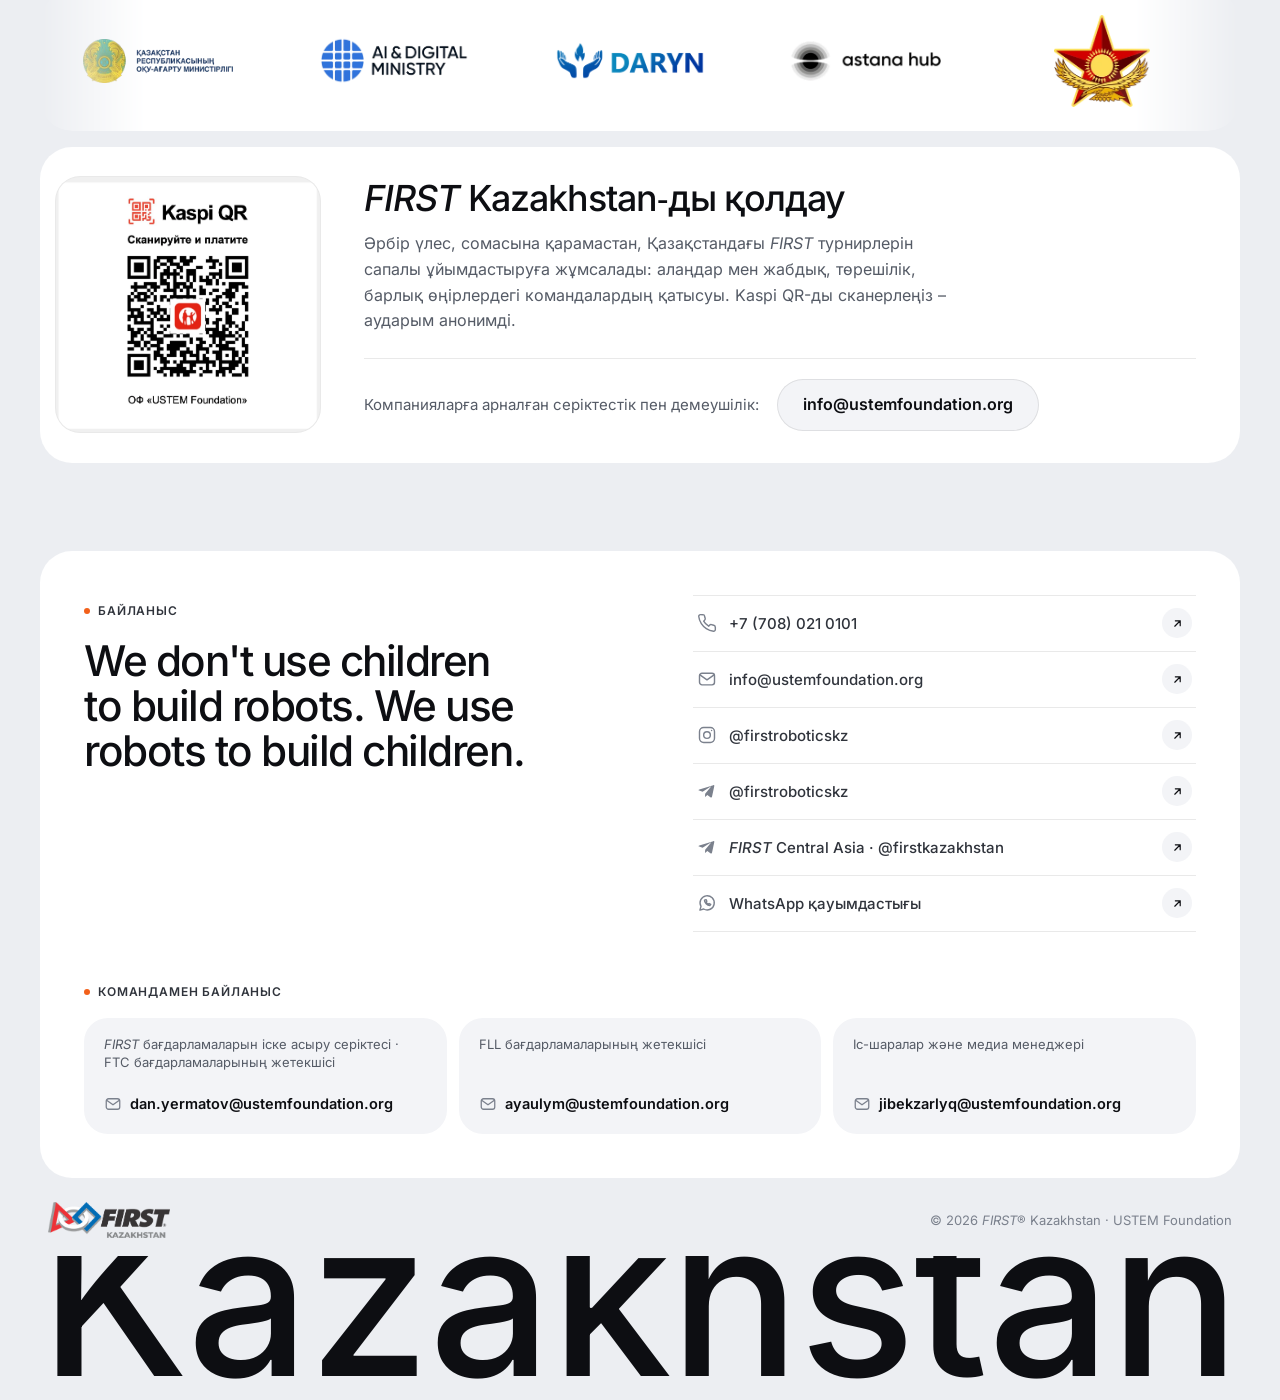
==== commit 78b053f3: "«Пилюли»: флаг Казахстана в «О нас» и значок FIRST Alumni в «Выпускниках» - обе собраны из присланны" ====
--- a/index.html
+++ b/index.html
@@ -21,7 +21,7 @@
 <script src="assets/js/fresh.js" defer></script>
 <link rel="preload" as="image" href="assets/img/hero-team-1500.webp" media="(min-width: 761px)" fetchpriority="high">
 <link rel="preload" as="image" href="assets/img/hero-team-800.webp" media="(max-width: 760px)" fetchpriority="high">
-<link rel="stylesheet" href="assets/css/style.css?v=20261119-0200">
+<link rel="stylesheet" href="assets/css/style.css?v=20261119-1200">
 </head>
 <body>
 
--- a/assets/css/style.css
+++ b/assets/css/style.css
@@ -63,9 +63,9 @@
    margin-top оставляет место под выступающий предмет, когда заголовок переносится и «пилюля» оказывается на второй строке */
 .pill{display:inline-block;position:relative;width:1.8em;height:.9em;margin-left:.2em;border-radius:999px;background:var(--soft2) center/100% 100% no-repeat;vertical-align:-.1em}
 .pill:after{content:"";position:absolute;background:center/100% 100% no-repeat;pointer-events:none}
-/* «О нас»: сборная на фоне сцены FIRST Global */
-.p-team{width:2.25em;margin-top:.3em;background-image:url(../img/pill-team-bg.webp)}
-.p-team:after{left:-0.07%;top:-33.05%;width:100.36%;height:133.48%;background-image:url(../img/pill-team.webp)}
+/* «О нас»: флаг Казахстана на фоне неба (фон и вырезка – из одного фото, совпадают точь-в-точь) */
+.p-team{width:1.89em;margin-top:.66em;background-image:url(../img/pill-flag-bg.webp)}
+.p-team:after{left:0.66%;top:-71.36%;width:96.79%;height:163.88%;background-image:url(../img/pill-flag.webp)}
 /* «Доказанная польза»: рука и шарик FIRST Global */
 .p-proof{width:1.93em;margin-top:.62em;background-image:url(../img/pill-ball-bg.webp)}
 .p-proof:after{left:12.5%;top:-65.51%;width:86.73%;height:165.84%;background-image:url(../img/pill-ball.webp)}
@@ -74,9 +74,9 @@
 .p-win:after{left:8.16%;top:-157.95%;width:83.68%;height:258.27%;background-image:url(../img/pill-cup.webp)}
 #winners .sh{margin-top:104px} /* кубок выступает над заголовком почти на полторы строки – над разделом больше воздуха, метки над заголовком нет */
 @media(max-width:760px){#winners .sh{margin-top:84px}}
-/* «Выпускники»: выпускница с флажком Stanford на оранжевом */
-.p-alum{width:1.80em;margin-top:.22em;background:linear-gradient(150deg,#f4965c,#d6541e)}
-.p-alum:after{left:8.1%;top:-25.15%;width:79.05%;height:125.24%;background-image:url(../img/pill-alum.webp)}
+/* «Выпускники»: значок FIRST Alumni на камне (фон и вырезка – из одного фото) */
+.p-alum{width:1.89em;margin-top:.56em;background-image:url(../img/pill-pin-bg.webp)}
+.p-alum:after{left:8.33%;top:-61.05%;width:83.33%;height:138.06%;background-image:url(../img/pill-pin.webp)}
 /* «Ценности»: три плитки с иконками ценностей; «СМИ о нас»: микрофон. Обе – один SVG-файл: «пилюля» и предмет над ней (верхние 60% картинки – над «пилюлей») */
 .p-val,.p-media{margin-top:.5em;background:none}
 .p-val:after,.p-media:after{left:0;top:-60%;width:100%;height:160%}
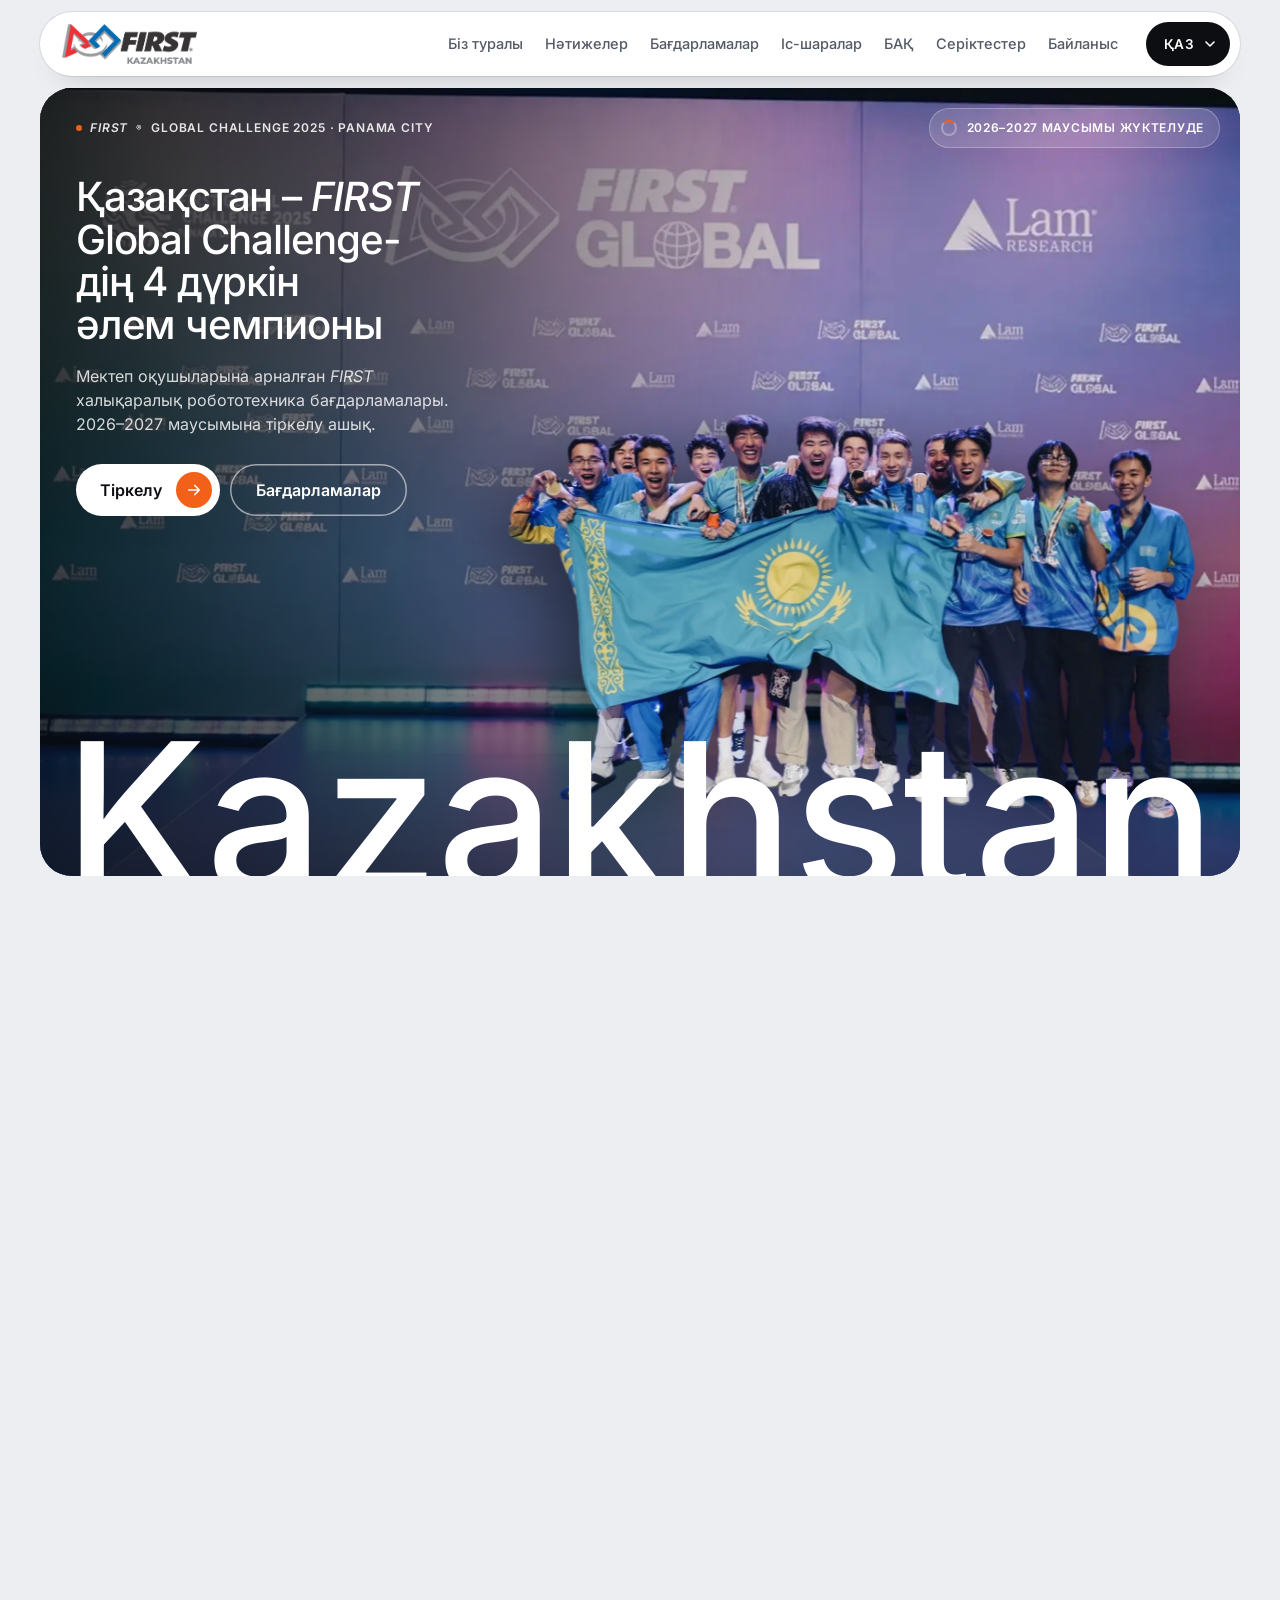
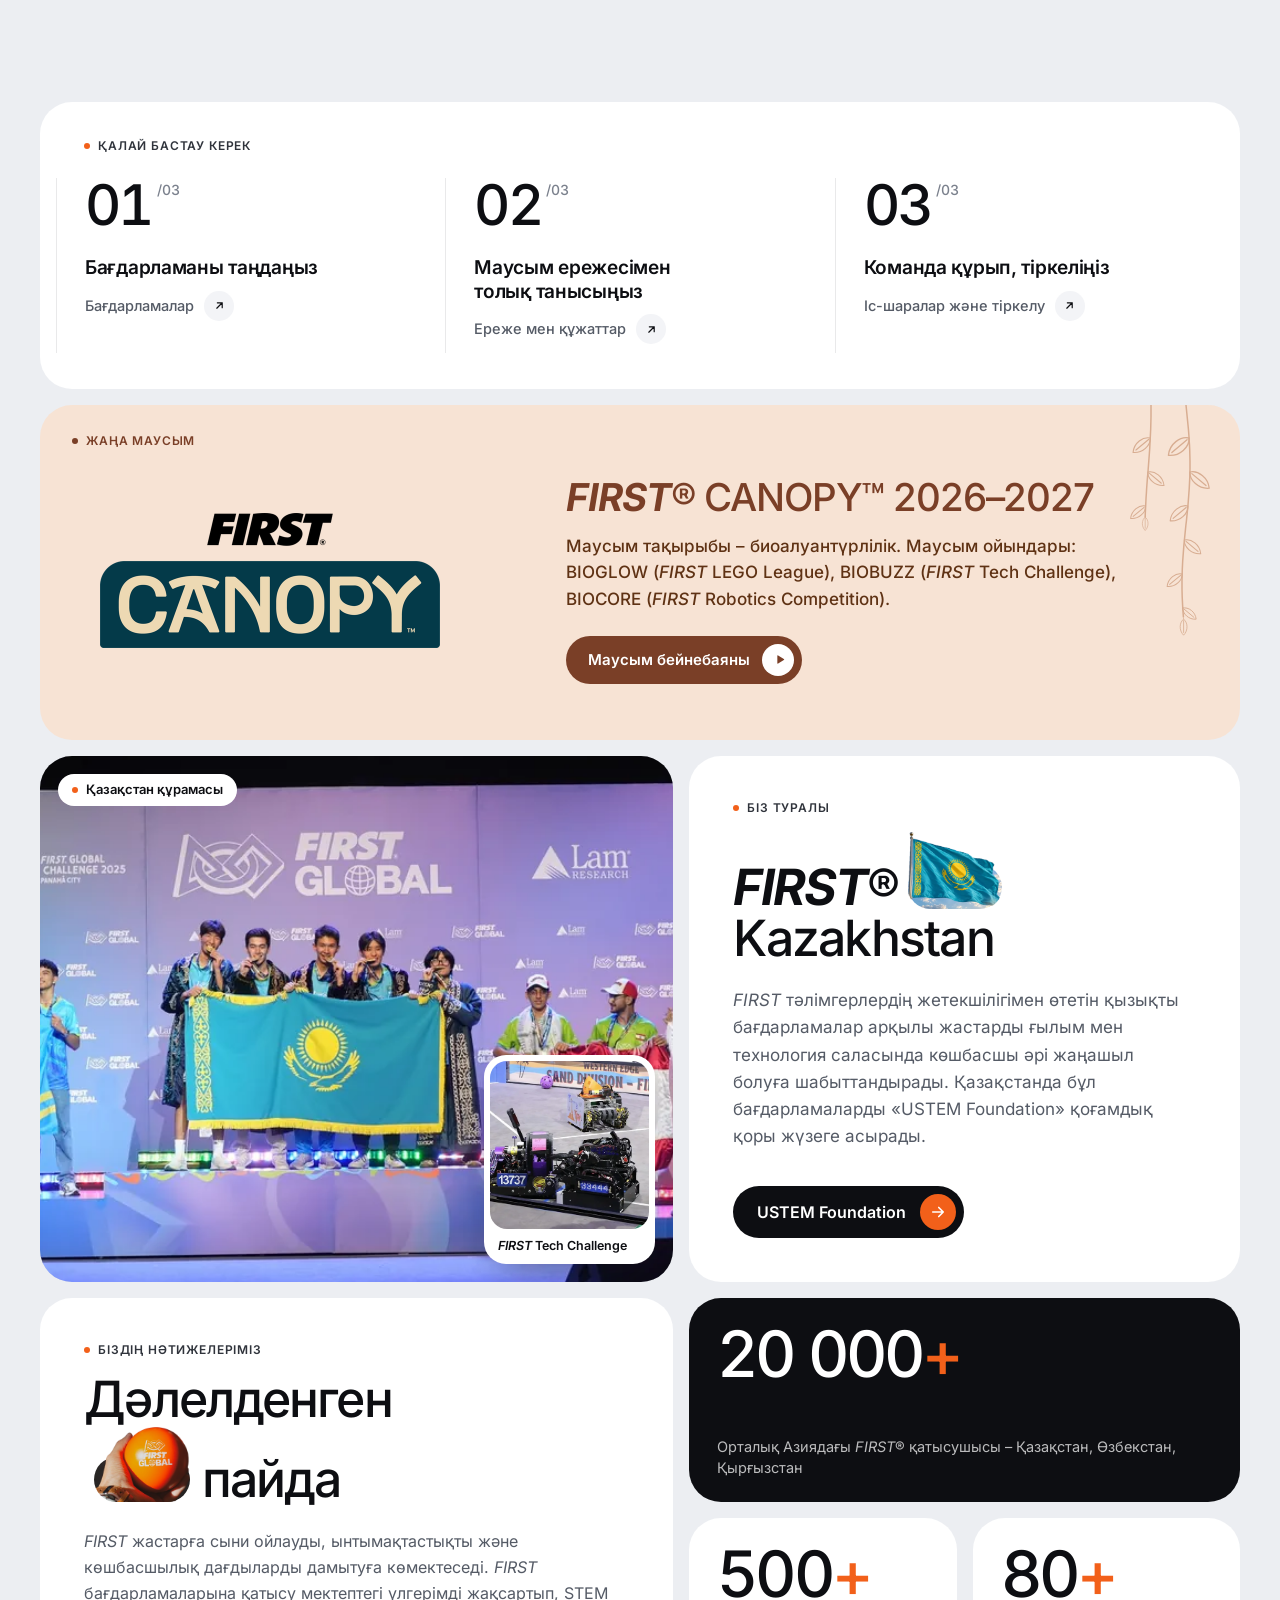
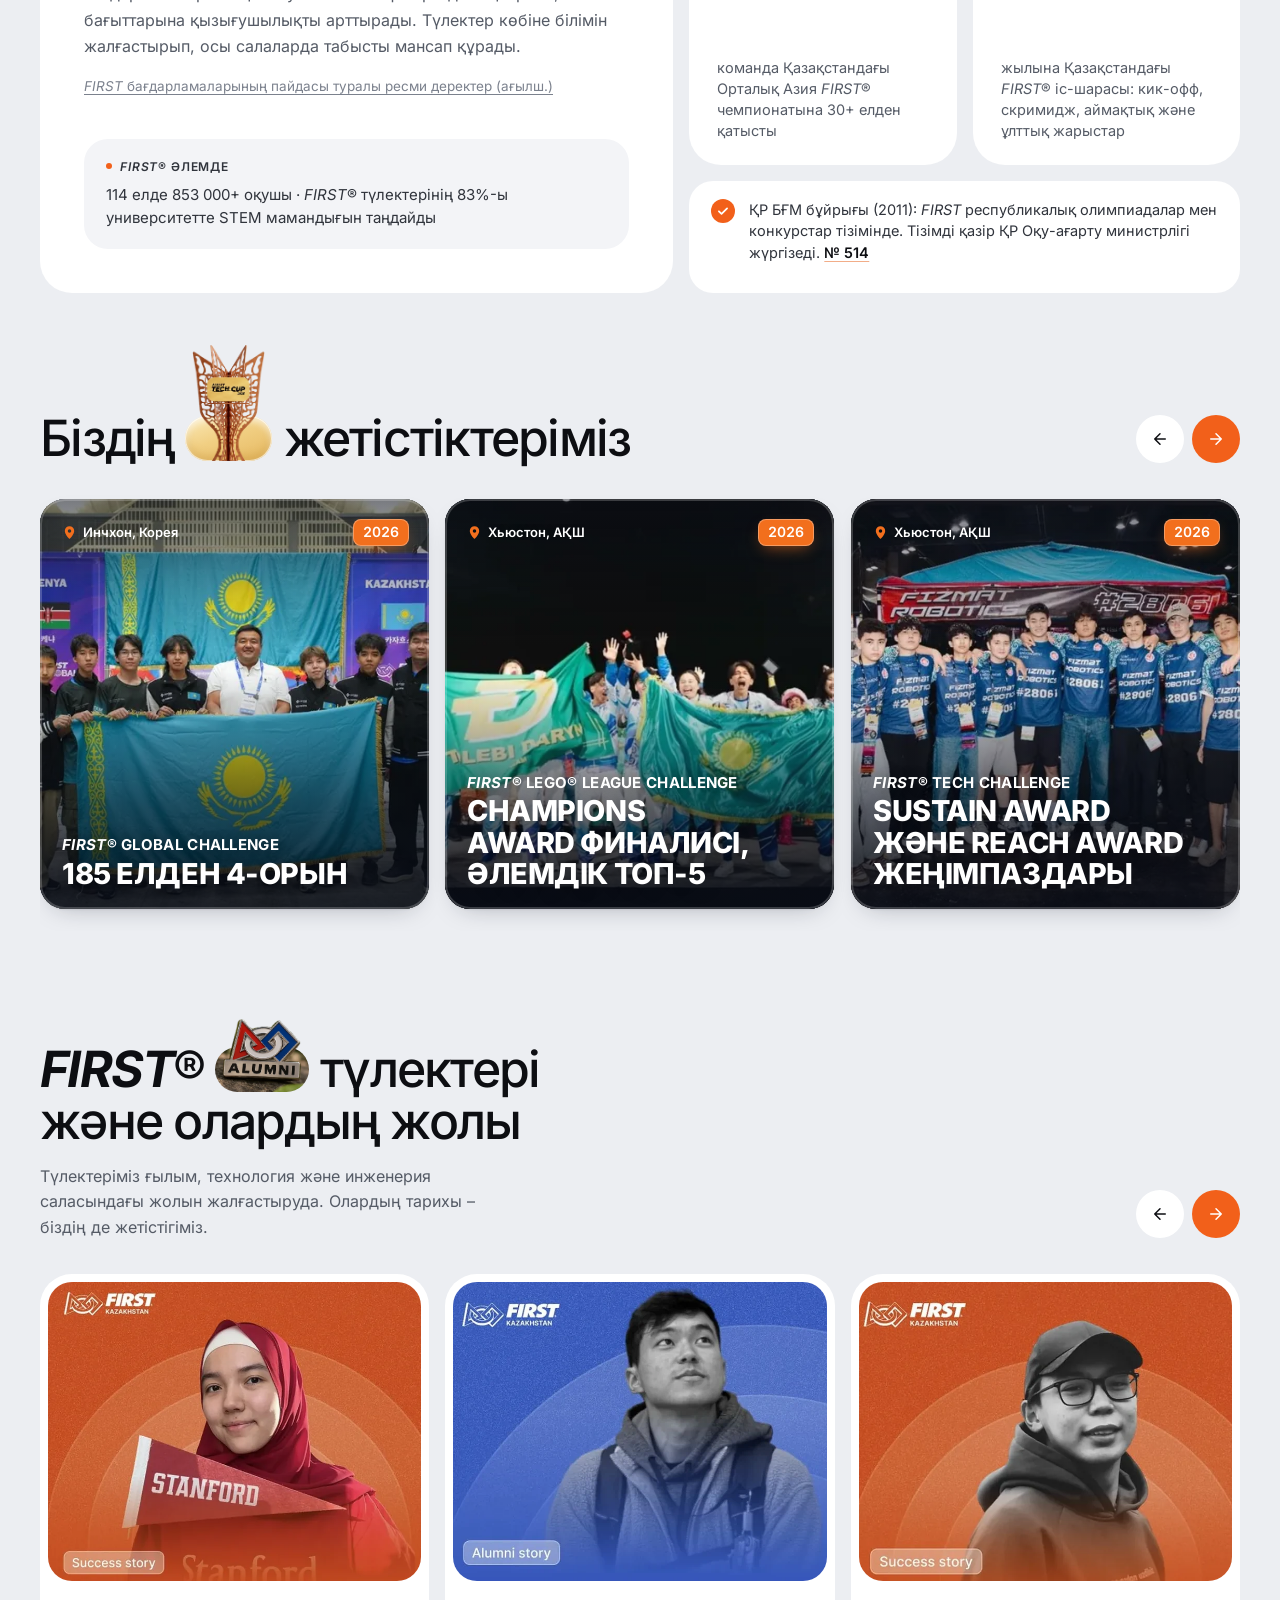
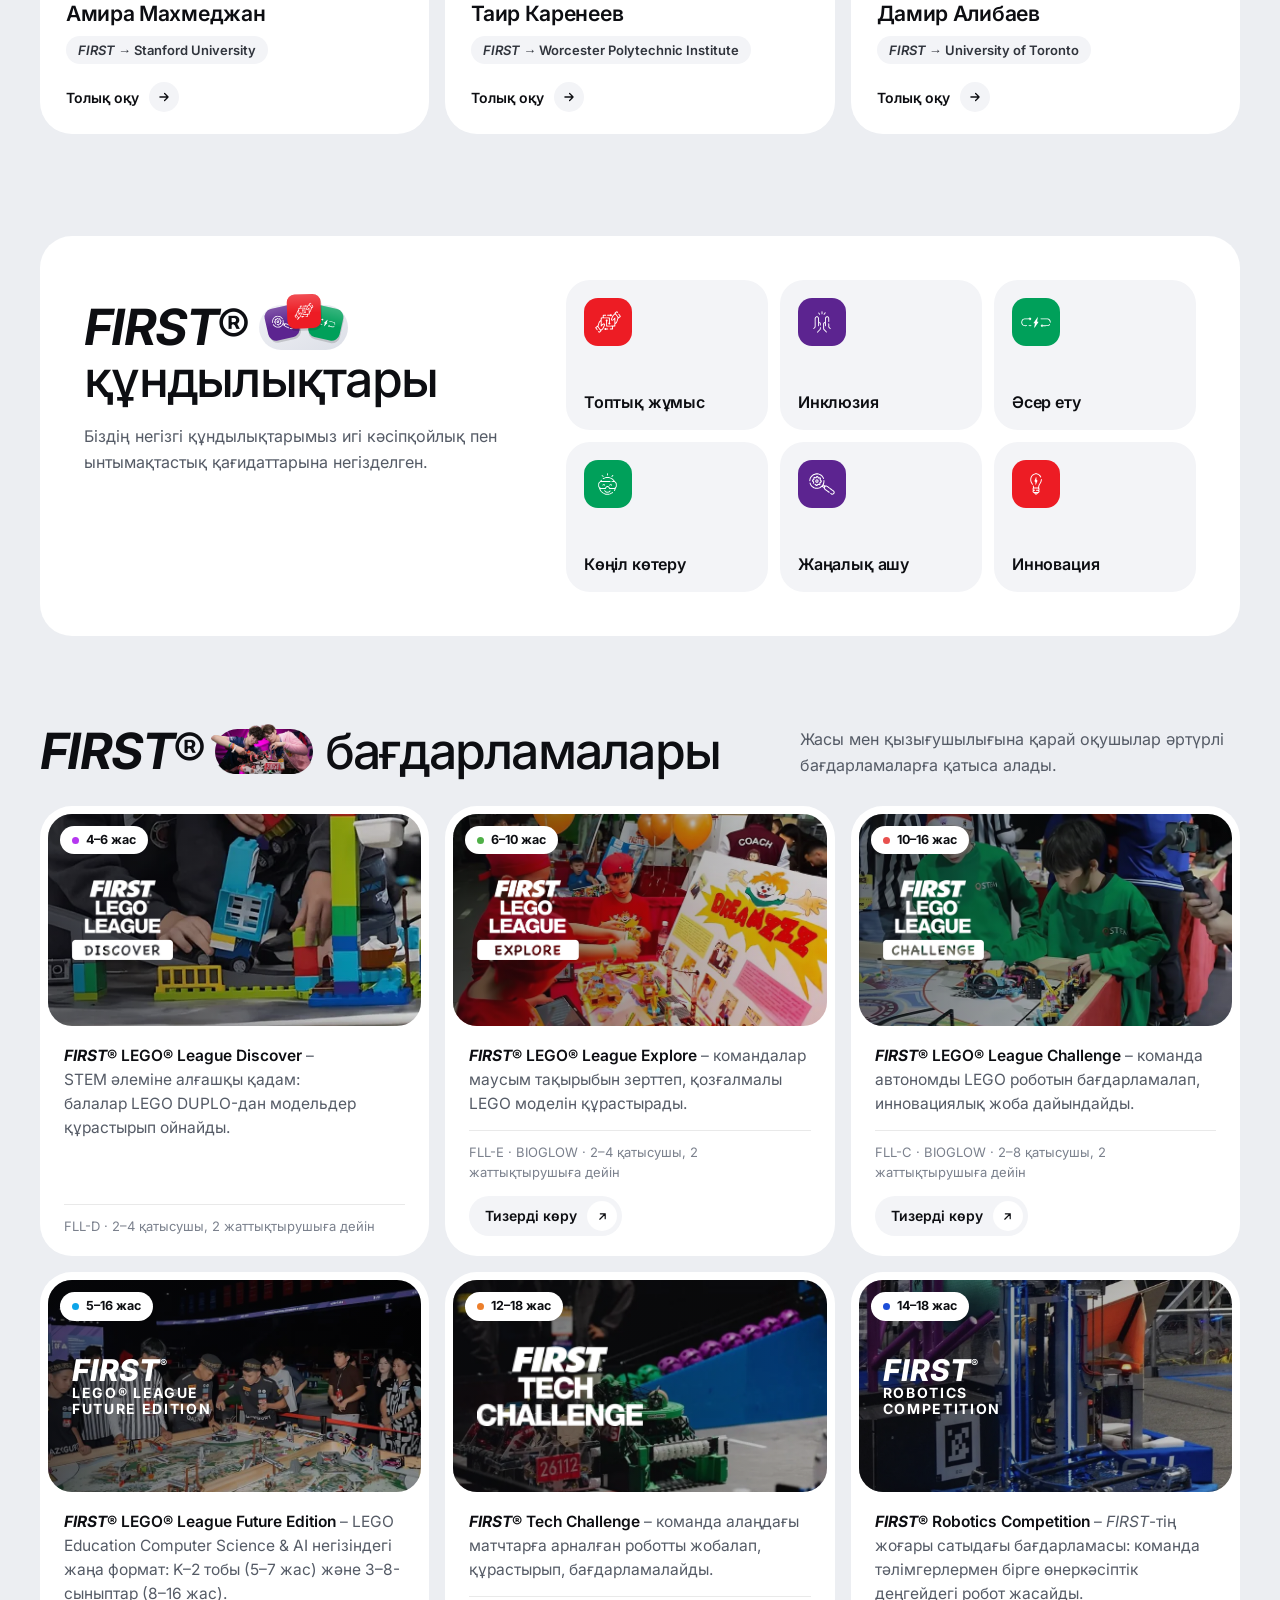
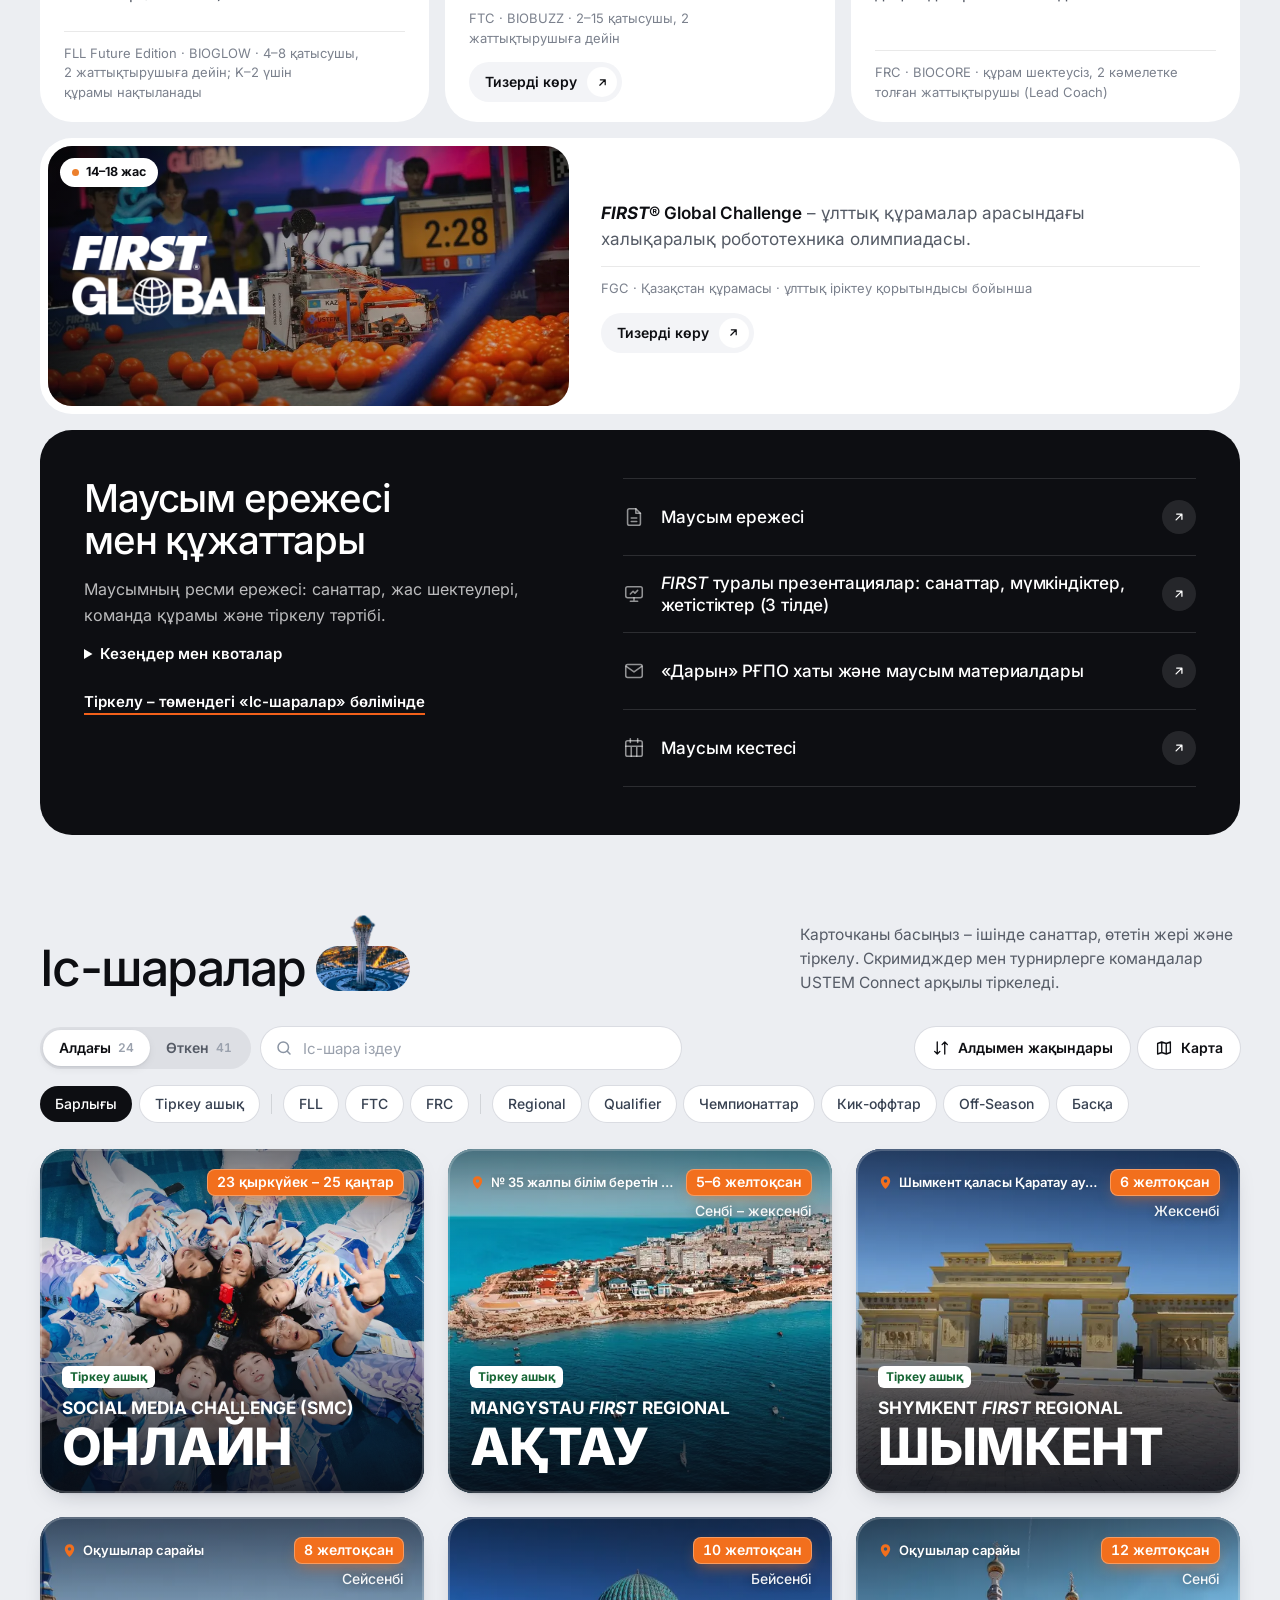
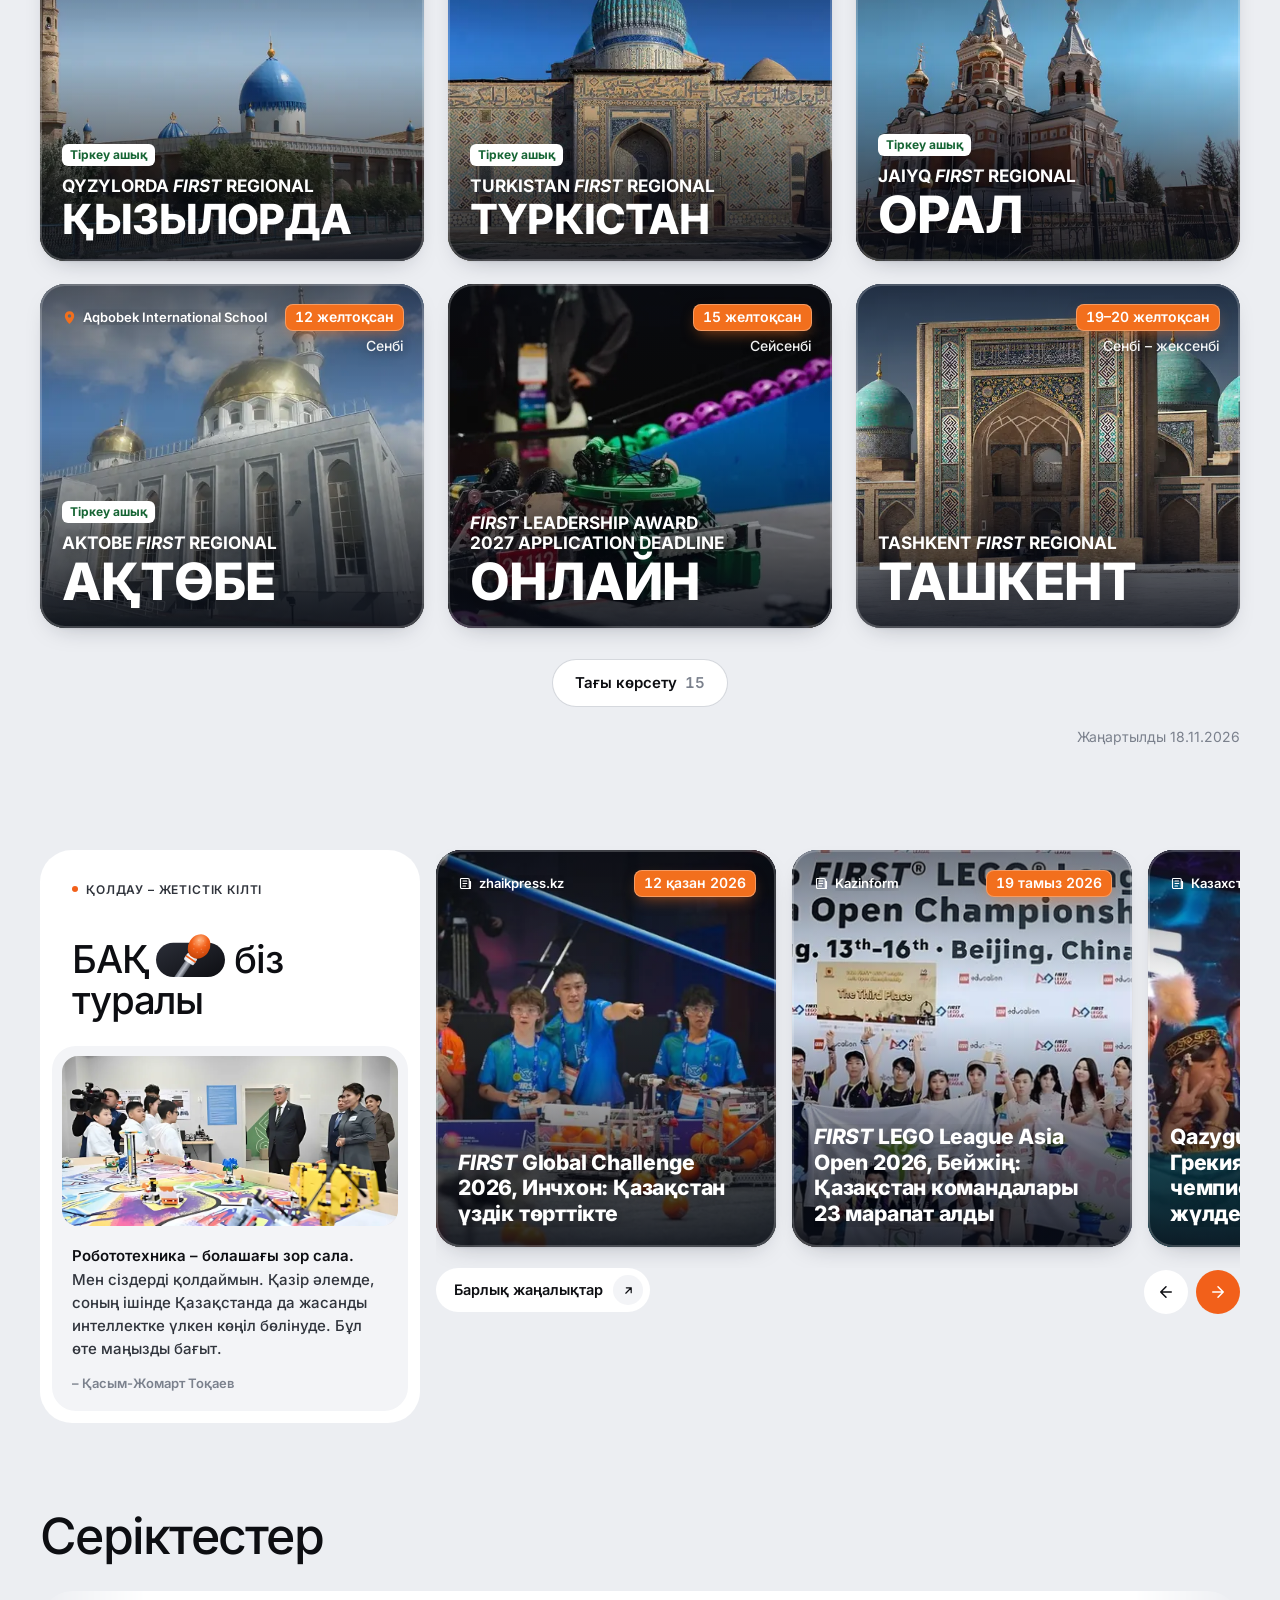
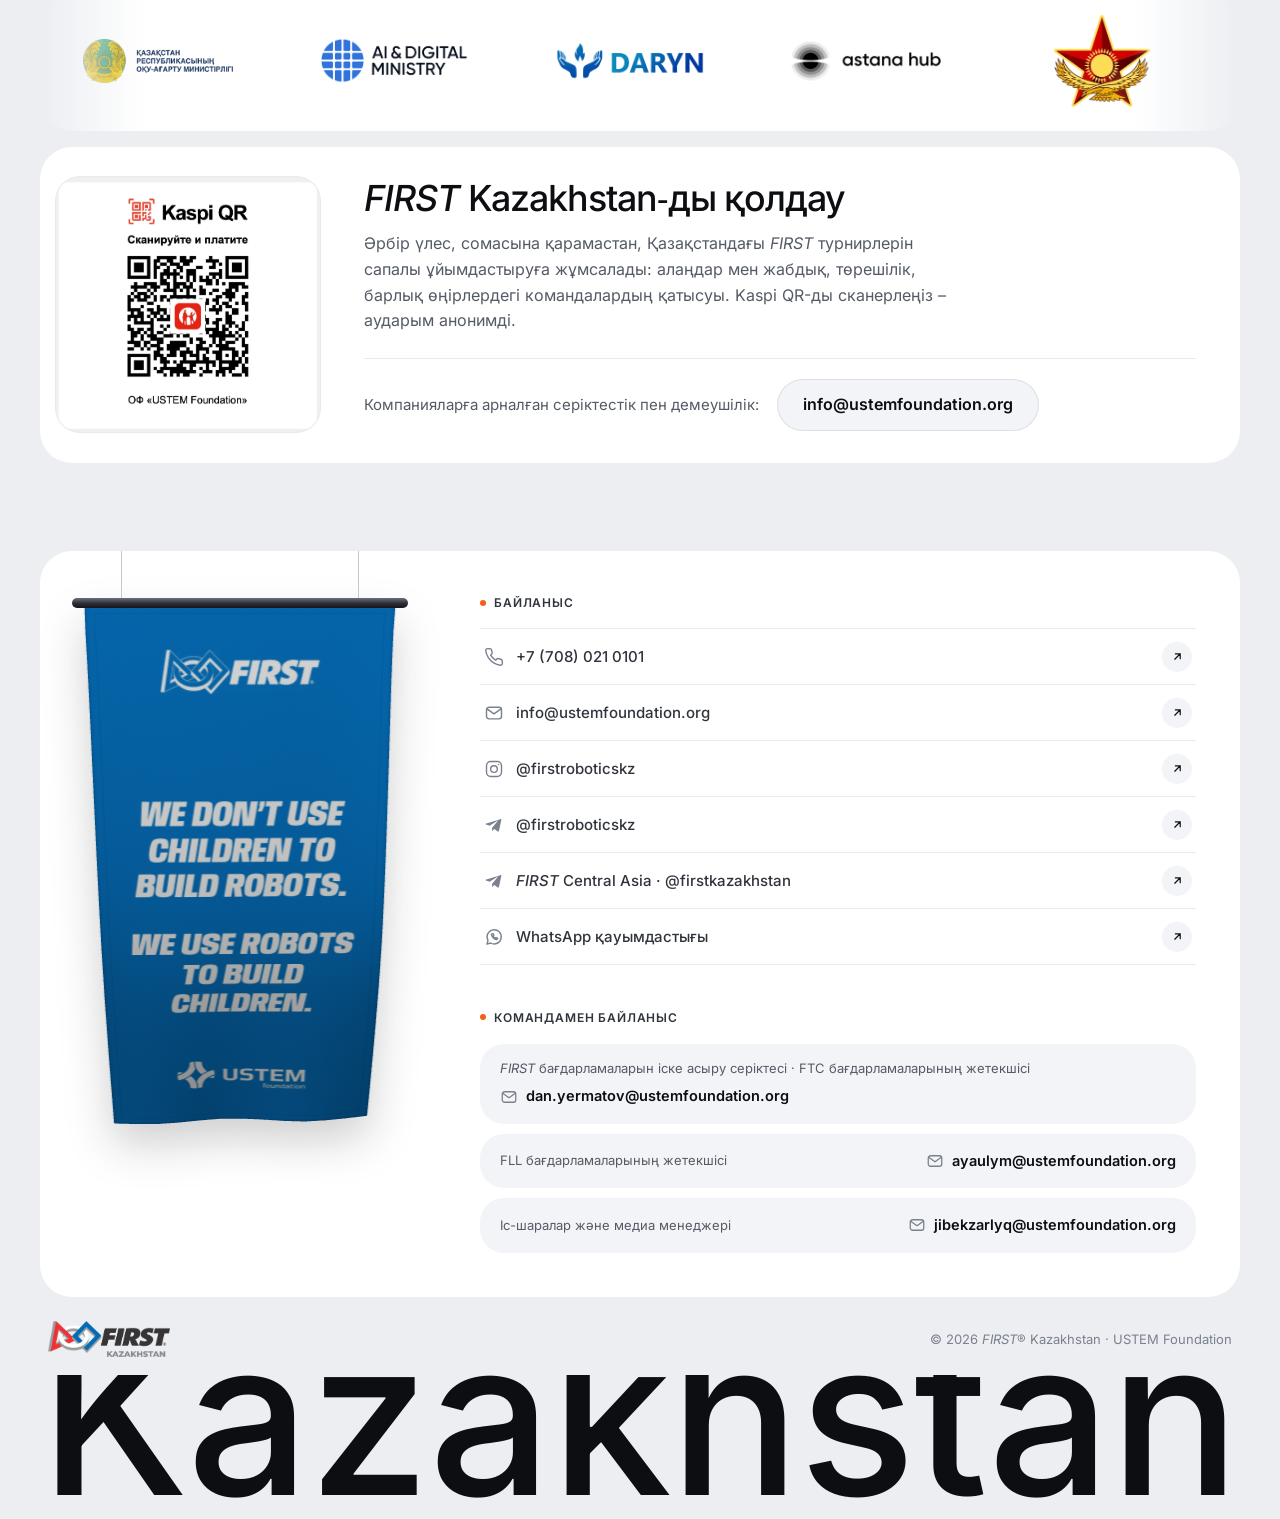
==== commit cb528048: "Флаг со слоганом в блоке контактов и исправление плиток с цифрами - вместо цитаты текстом в блоке ко" ====
--- a/index.html
+++ b/index.html
@@ -21,7 +21,7 @@
 <script src="assets/js/fresh.js" defer></script>
 <link rel="preload" as="image" href="assets/img/hero-team-1500.webp" media="(min-width: 761px)" fetchpriority="high">
 <link rel="preload" as="image" href="assets/img/hero-team-800.webp" media="(max-width: 760px)" fetchpriority="high">
-<link rel="stylesheet" href="assets/css/style.css?v=20261119-1200">
+<link rel="stylesheet" href="assets/css/style.css?v=20261119-1800">
 </head>
 <body>
 
@@ -238,9 +238,10 @@
     <div class="panel">
     <div class="fw">
       <div class="fq">
+        <div class="flag"><img src="assets/img/flag-quote.webp" alt="We don't use children to build robots. We use robots to build children." width="1024" height="2048" decoding="async"><canvas aria-hidden="true"></canvas></div>
+      </div>
+      <div class="fmain">
         <span class="lbl" data-t="n8"></span>
-        <p>We don't use children to build robots. We use robots to build children.</p>
-      </div>
       <div class="fc">
         <a href="tel:+77080210101"><svg viewBox="0 0 24 24" fill="none" stroke="currentColor" stroke-width="1.7" stroke-linecap="round" stroke-linejoin="round"><path d="M22 16.9v3a2 2 0 0 1-2.2 2 19.8 19.8 0 0 1-8.6-3.1 19.5 19.5 0 0 1-6-6A19.8 19.8 0 0 1 2.1 4.2 2 2 0 0 1 4.1 2h3a2 2 0 0 1 2 1.7c.1.9.4 1.8.7 2.7a2 2 0 0 1-.5 2.1L8 9.8a16 16 0 0 0 6 6l1.3-1.3a2 2 0 0 1 2.1-.5c.9.3 1.8.6 2.7.7a2 2 0 0 1 1.7 2z"/></svg>+7&nbsp;(708)&nbsp;021&nbsp;0101</a>
         <a href="mailto:info@ustemfoundation.org"><svg viewBox="0 0 24 24" fill="none" stroke="currentColor" stroke-width="1.7" stroke-linecap="round" stroke-linejoin="round"><rect x="3" y="5" width="18" height="14" rx="3"/><path d="m3.5 7 8.5 6 8.5-6"/></svg>info@ustemfoundation.org</a>
@@ -249,13 +250,14 @@
         <a href="https://t.me/firstkazakhstan" target="_blank" rel="noopener"><svg viewBox="0 0 24 24" fill="currentColor"><path d="M9.8 15.2 9.6 19c.4 0 .6-.2.8-.4l2-1.9 4.1 3c.8.4 1.3.2 1.5-.7L20.7 6.3c.3-1.1-.4-1.6-1.1-1.3L2.8 10.2c-1.1.4-1.1 1.1-.2 1.3l4.1 1.3 9.5-6c.4-.3.9-.1.5.2z"/></svg>FIRST Central Asia · @firstkazakhstan</a>
         <a class="wa-open" href="https://chat.whatsapp.com/Lmti1HwlxzACr3DQL0OSvG" target="_blank" rel="noopener" aria-haspopup="dialog"><svg viewBox="0 0 24 24" fill="none" stroke="currentColor" stroke-width="1.7" stroke-linecap="round" stroke-linejoin="round" aria-hidden="true"><path d="M3.5 20.5 4.8 16A8.5 8.5 0 1 1 8 19.2z"/><path d="M9 8.6c0 3.3 3.1 6.4 6.4 6.4l1.1-1.4-1.9-.9-.8.8c-1.1-.4-2.4-1.7-2.8-2.8l.8-.8-.9-1.9z"/></svg><span data-t="waL"></span></a>
       </div>
-    </div>
     <div class="team">
       <h4 class="tmh lbl" data-t="tmH"></h4>
       <div class="tmg">
         <a class="tm" href="mailto:dan.yermatov@ustemfoundation.org"><span class="tmr" data-t="tm1"></span><span class="tme"><svg viewBox="0 0 24 24" fill="none" stroke="currentColor" stroke-width="1.7" stroke-linecap="round" stroke-linejoin="round" aria-hidden="true"><rect x="3" y="5" width="18" height="14" rx="3"/><path d="m3.5 7 8.5 6 8.5-6"/></svg>dan.yermatov@ustemfoundation.org</span></a>
         <a class="tm" href="mailto:ayaulym@ustemfoundation.org"><span class="tmr" data-t="tm2"></span><span class="tme"><svg viewBox="0 0 24 24" fill="none" stroke="currentColor" stroke-width="1.7" stroke-linecap="round" stroke-linejoin="round" aria-hidden="true"><rect x="3" y="5" width="18" height="14" rx="3"/><path d="m3.5 7 8.5 6 8.5-6"/></svg>ayaulym@ustemfoundation.org</span></a>
         <a class="tm" href="mailto:jibekzarlyq@ustemfoundation.org"><span class="tmr" data-t="tm3"></span><span class="tme"><svg viewBox="0 0 24 24" fill="none" stroke="currentColor" stroke-width="1.7" stroke-linecap="round" stroke-linejoin="round" aria-hidden="true"><rect x="3" y="5" width="18" height="14" rx="3"/><path d="m3.5 7 8.5 6 8.5-6"/></svg>jibekzarlyq@ustemfoundation.org</span></a>
+      </div>
+    </div>
       </div>
     </div>
     </div>
@@ -286,9 +288,10 @@
 <script src="assets/data/news.js"></script>
 <script src="assets/data/status.js"></script>
 <script src="assets/data/site.js"></script>
-<script src="assets/js/app.js?v=20261118-2200"></script>
+<script src="assets/js/app.js?v=20261119-1800"></script>
 <script src="assets/js/wa.js"></script>
 <script src="assets/js/reveal.js"></script>
+<script src="assets/js/flag.js"></script>
 <script src="assets/js/scroll.js"></script>
 </body>
 </html>
--- a/assets/css/style.css
+++ b/assets/css/style.css
@@ -647,20 +647,33 @@
 
 /* ---------- подвал: белая панель с контактами, под ней – слово Kazakhstan во всю ширину ---------- */
 footer{margin-top:80px;padding-bottom:20px}
-footer .fw{display:grid;grid-template-columns:1.1fr 1fr;gap:56px;align-items:start}
-.fq p{margin-top:18px;max-width:14em;font-size:clamp(28px,3.3vw,46px);font-weight:500;line-height:1.06;letter-spacing:-.035em;color:var(--ink);text-wrap:balance}
+footer .fw{display:grid;grid-template-columns:minmax(220px,312px) 1fr;gap:84px;align-items:start}
+.fmain{min-width:0}
+.fmain>.lbl{display:flex;margin-bottom:18px}
+/* флаг со слоганом (assets/js/flag.js): такие флаги с цитатами висят на соревнованиях FIRST. Картинка-полотно 1:2 висит на рейке (:before) и двух шнурах
+   до верхнего края панели (:after). Если скрипт запустил «ткань», картинка прячется (класс gl), а поверх рисуется холст – он шире полотна,
+   чтобы флагу было куда качаться; класс go – флаг показан в первый раз. Без скрипта остаётся обычная картинка */
+.fq{display:flex;justify-content:center}
+.flag{position:relative;width:100%;max-width:312px;margin-top:8px;--cord:52px}
+.fq.sm .flag{max-width:250px}
+.flag img{display:block;width:100%;height:auto;aspect-ratio:1/2;box-shadow:0 26px 36px -20px rgba(13,14,18,.45)}
+.flag canvas{position:absolute;left:-20%;top:-2.5%;width:140%;height:111.5%;pointer-events:none;opacity:0;transition:opacity .45s ease;filter:drop-shadow(0 20px 22px rgba(13,14,18,.2))}
+.flag.gl img{visibility:hidden}
+.flag.go canvas{opacity:1}
+.flag:before{content:"";position:absolute;z-index:2;left:-4%;right:-4%;top:-5px;height:10px;border-radius:5px;background:linear-gradient(#6b707c,#2b2d35 55%,#15161a)}
+.flag:after{content:"";position:absolute;left:12%;right:12%;bottom:100%;height:var(--cord);border:solid #c5c8d1;border-width:0 1.5px}
 footer .fc{border-top:1px solid var(--line)}
 footer .fc a{display:flex;align-items:center;gap:12px;min-height:56px;padding:8px 4px;border-bottom:1px solid var(--line);font-size:15px;font-weight:500;color:var(--bd);transition:color .2s,padding .35s var(--ease)}
 footer .fc a:after{margin-left:auto}
 footer .fc a:hover{color:var(--ink);padding-left:10px}
 footer .fc svg{width:20px;height:20px;flex:none;color:var(--lt)}
 /* контакты команды: плитки «должность + почта» внутри панели контактов */
-footer .team{margin-top:44px}
-footer .tmg{display:grid;grid-template-columns:repeat(3,1fr);gap:12px;margin-top:16px}
-footer .tm{display:flex;flex-direction:column;gap:22px;padding:18px 20px;border-radius:var(--rl);background:var(--soft);transition:background-color .25s var(--ease)}
+footer .team{margin-top:36px}
+footer .tmg{display:grid;gap:10px;margin-top:16px}
+footer .tm{display:flex;flex-wrap:wrap;align-items:center;justify-content:space-between;gap:8px 28px;padding:16px 20px;border-radius:var(--rl);background:var(--soft);transition:background-color .25s var(--ease)}
 footer .tm:hover{background:var(--soft2)}
 footer .tmr{font-size:13px;color:var(--mu);line-height:1.35}
-footer .tme{margin-top:auto;display:flex;align-items:center;gap:8px;font-size:14.5px;font-weight:600;color:var(--ink);overflow-wrap:anywhere}
+footer .tme{display:flex;align-items:center;gap:8px;font-size:14.5px;font-weight:600;color:var(--ink);overflow-wrap:anywhere}
 footer .tme svg{width:18px;height:18px;flex:none;color:var(--lt)}
 footer .cp{display:flex;flex-wrap:wrap;align-items:center;justify-content:space-between;gap:12px 24px;padding:24px 8px 4px;font-size:13px;color:var(--lt)}
 footer .flogo{height:36px;width:auto}
@@ -714,6 +727,7 @@
   :root{--ht:84px}
   html{scroll-padding-top:84px}
   .panel,.ab .ax,.proof{padding:36px 32px}
+  .flag{--cord:44px}
   .top{height:60px;padding:0 8px 0 18px}
   .burger{display:block;order:2;margin-left:auto}
   .top .logo{order:1}
@@ -747,15 +761,16 @@
 }
 @media(max-width:900px){
   .two,footer .fw{grid-template-columns:1fr}
-  footer .fw{gap:32px}
+  footer .fw{gap:44px}
+  .flag,.fq.sm .flag{max-width:250px}
   .ab .col{min-height:0;aspect-ratio:4/3}
-  footer .tmg{grid-template-columns:1fr}
   .sp:after{width:64px;height:160px;right:12px;opacity:.4}
 }
 @media(max-width:760px){
   :root{--gut:14px;--rx:26px;--rl:20px}
   body{font-size:16px}
   .panel,.ab .ax,.proof{padding:28px 22px}
+  .flag{--cord:36px}
   .sh{margin:56px 6px 22px}
   .sh.nav{padding-right:0}
   h2.t,h1.t,h3.t{font-size:clamp(30px,8.6vw,38px)}
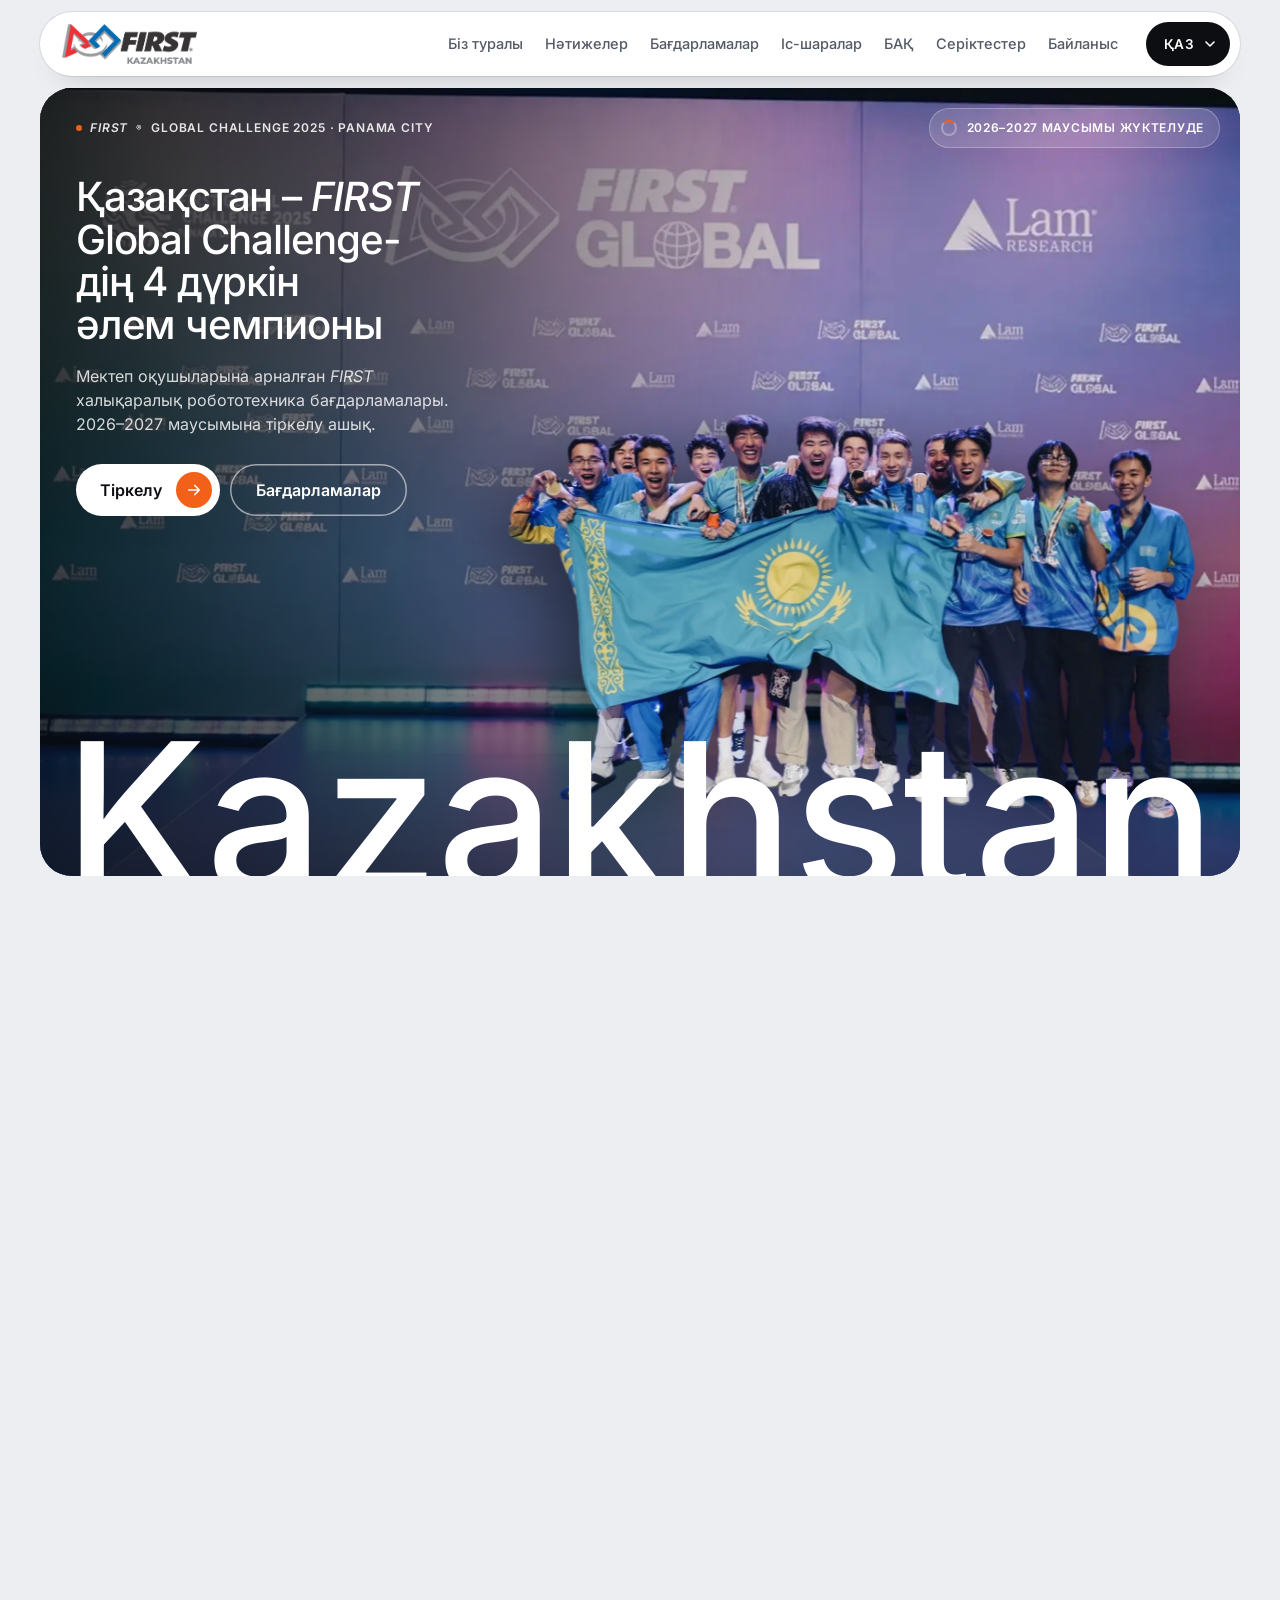
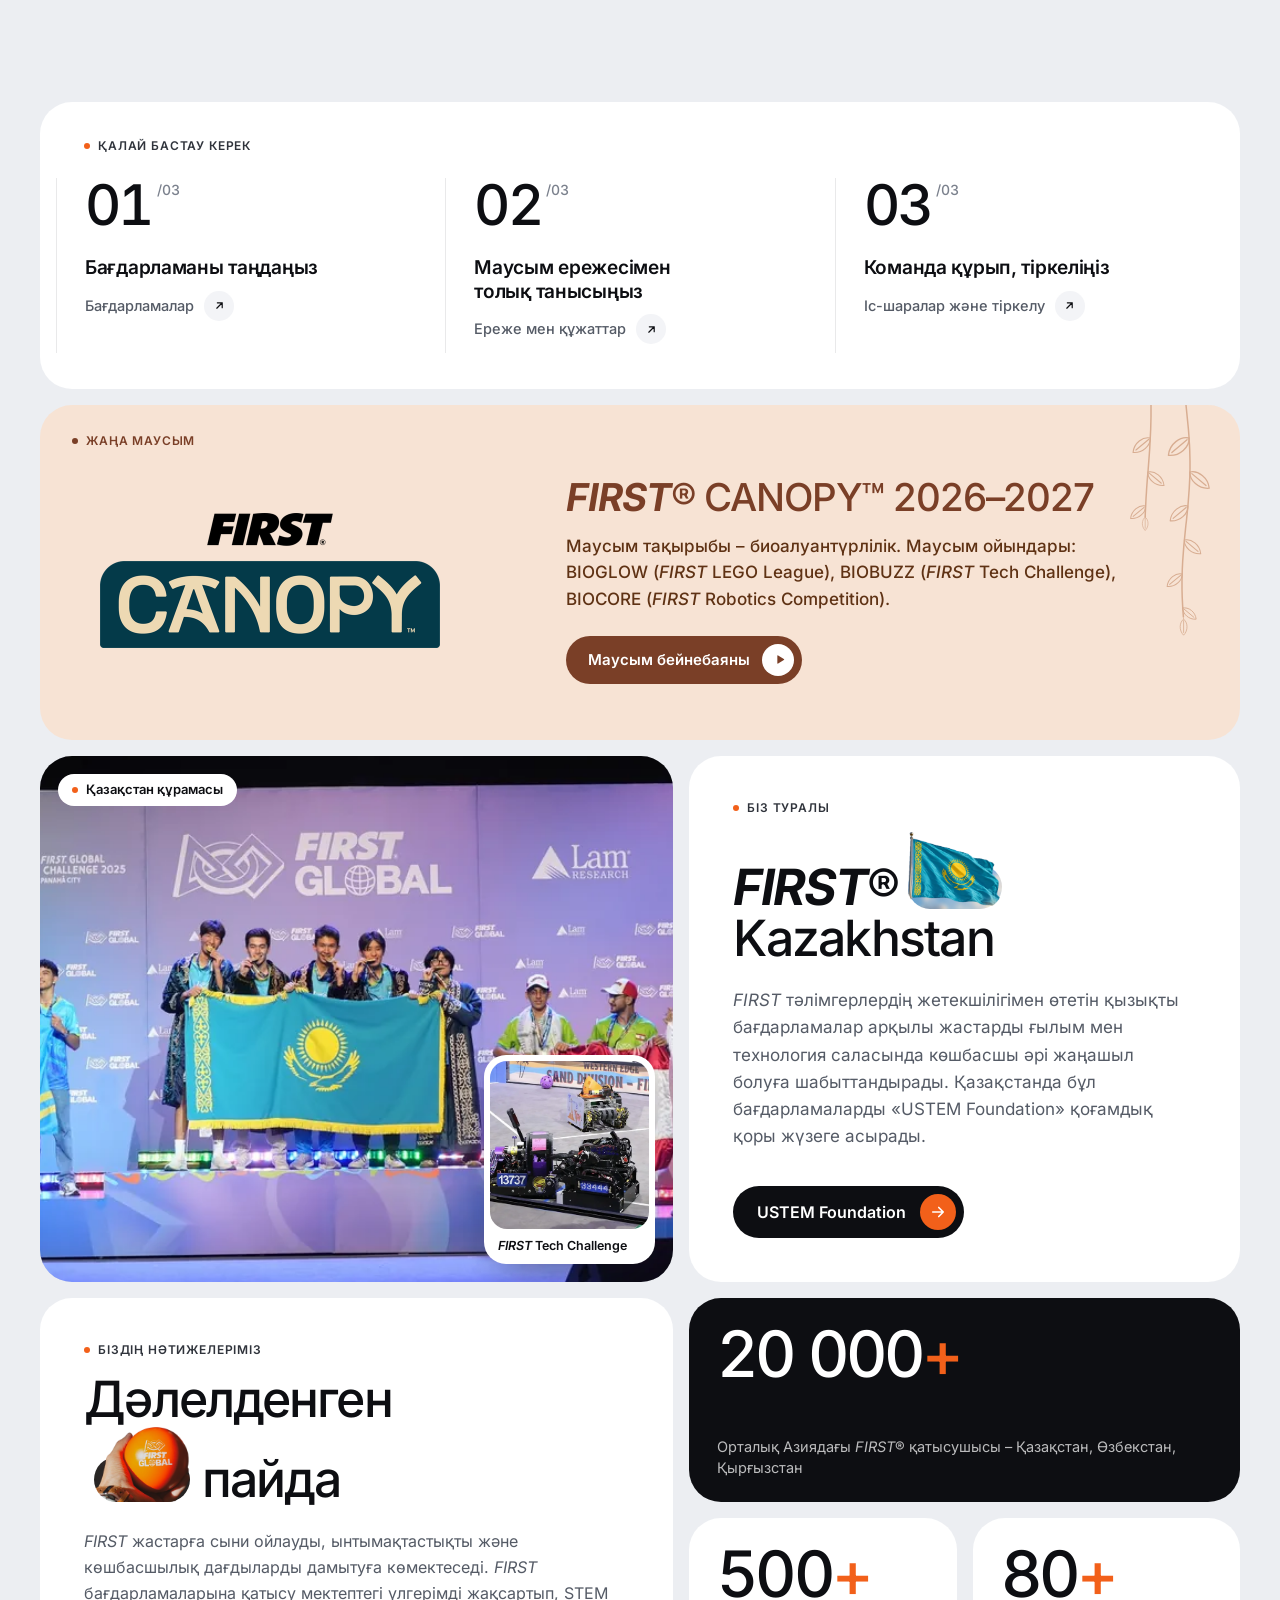
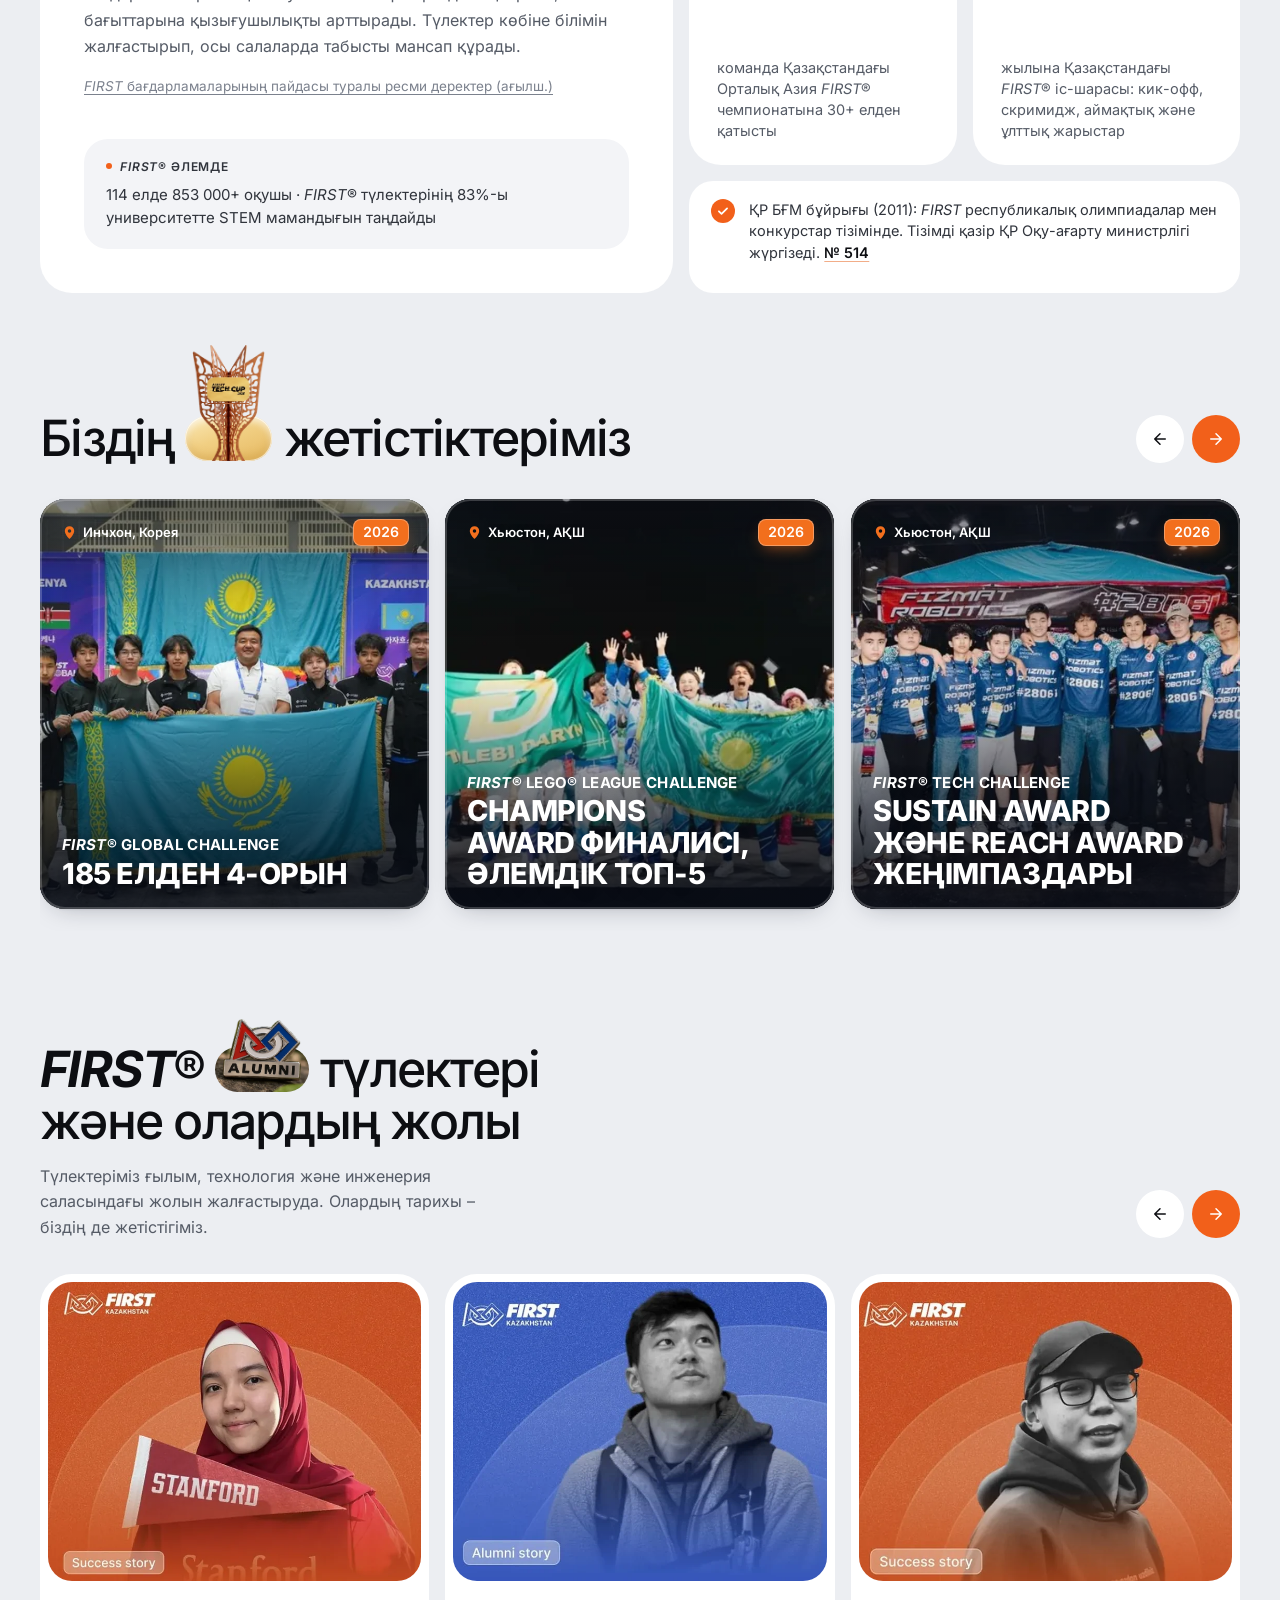
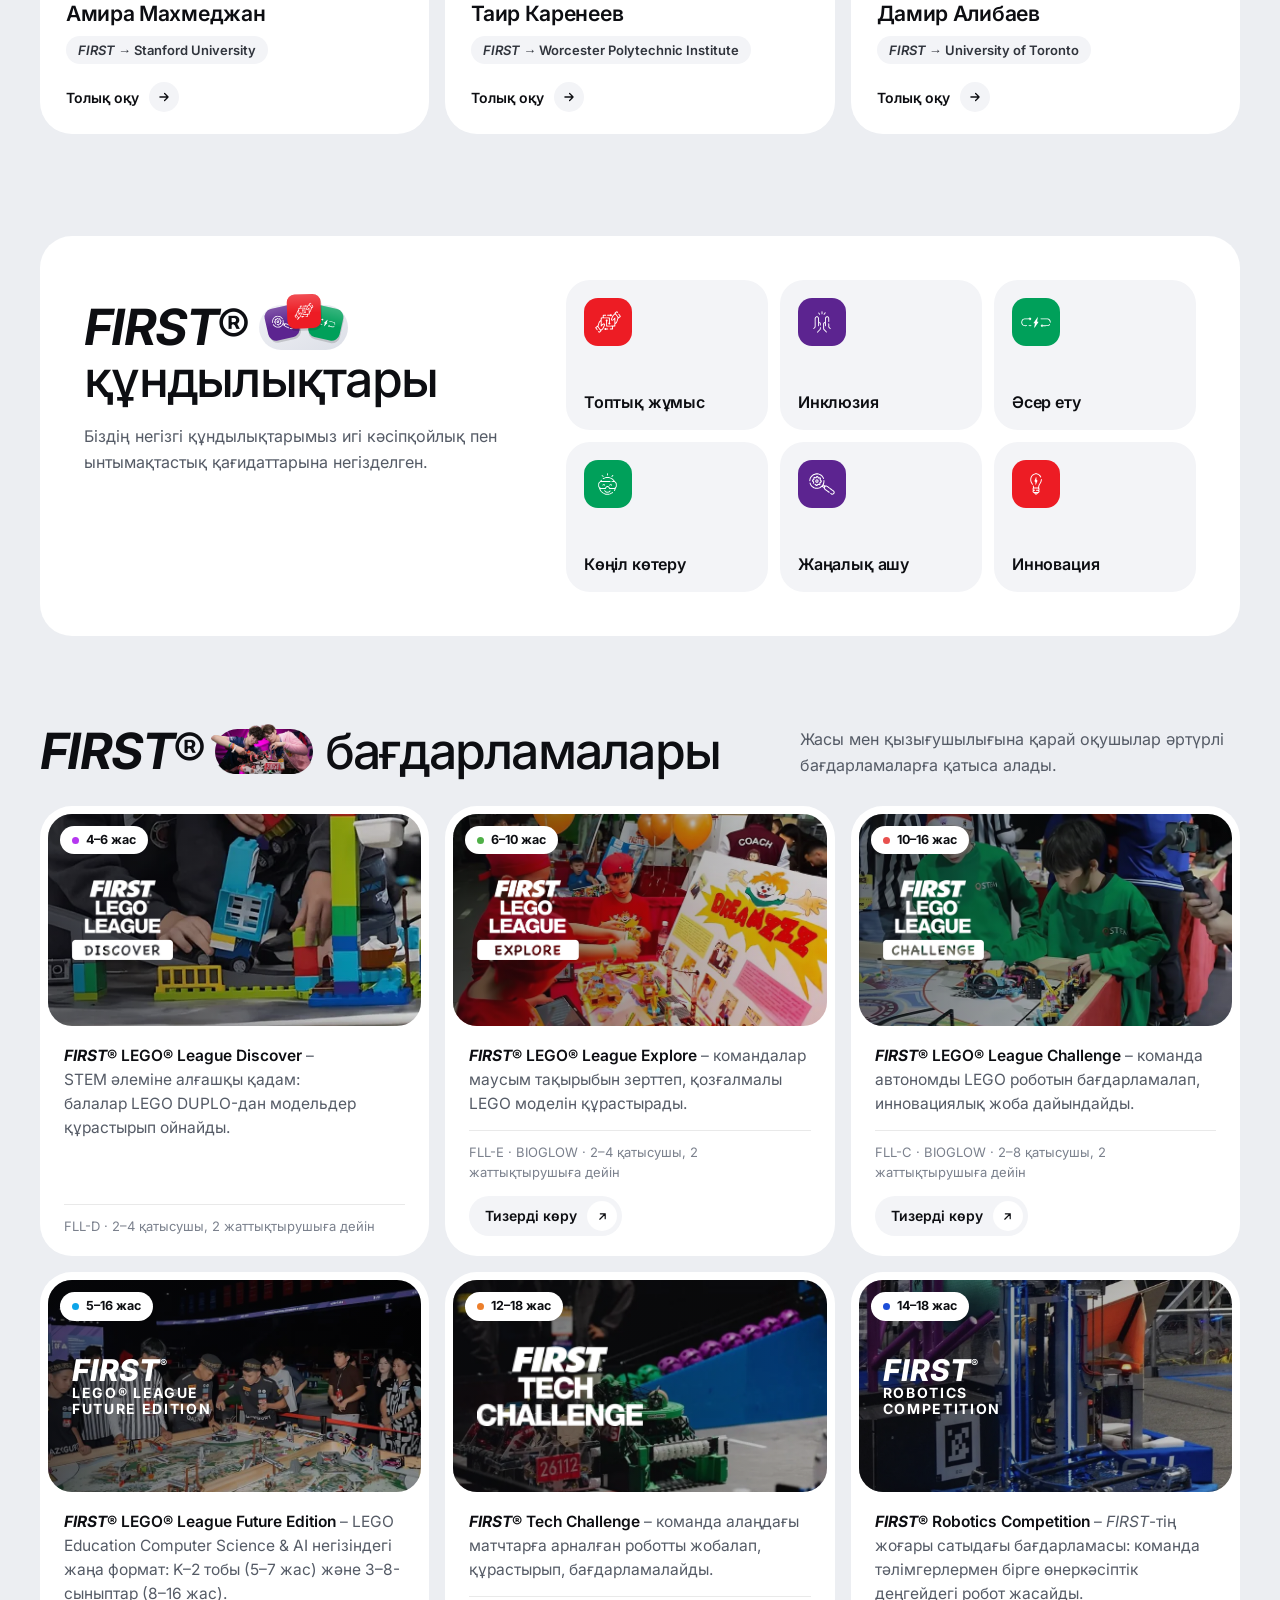
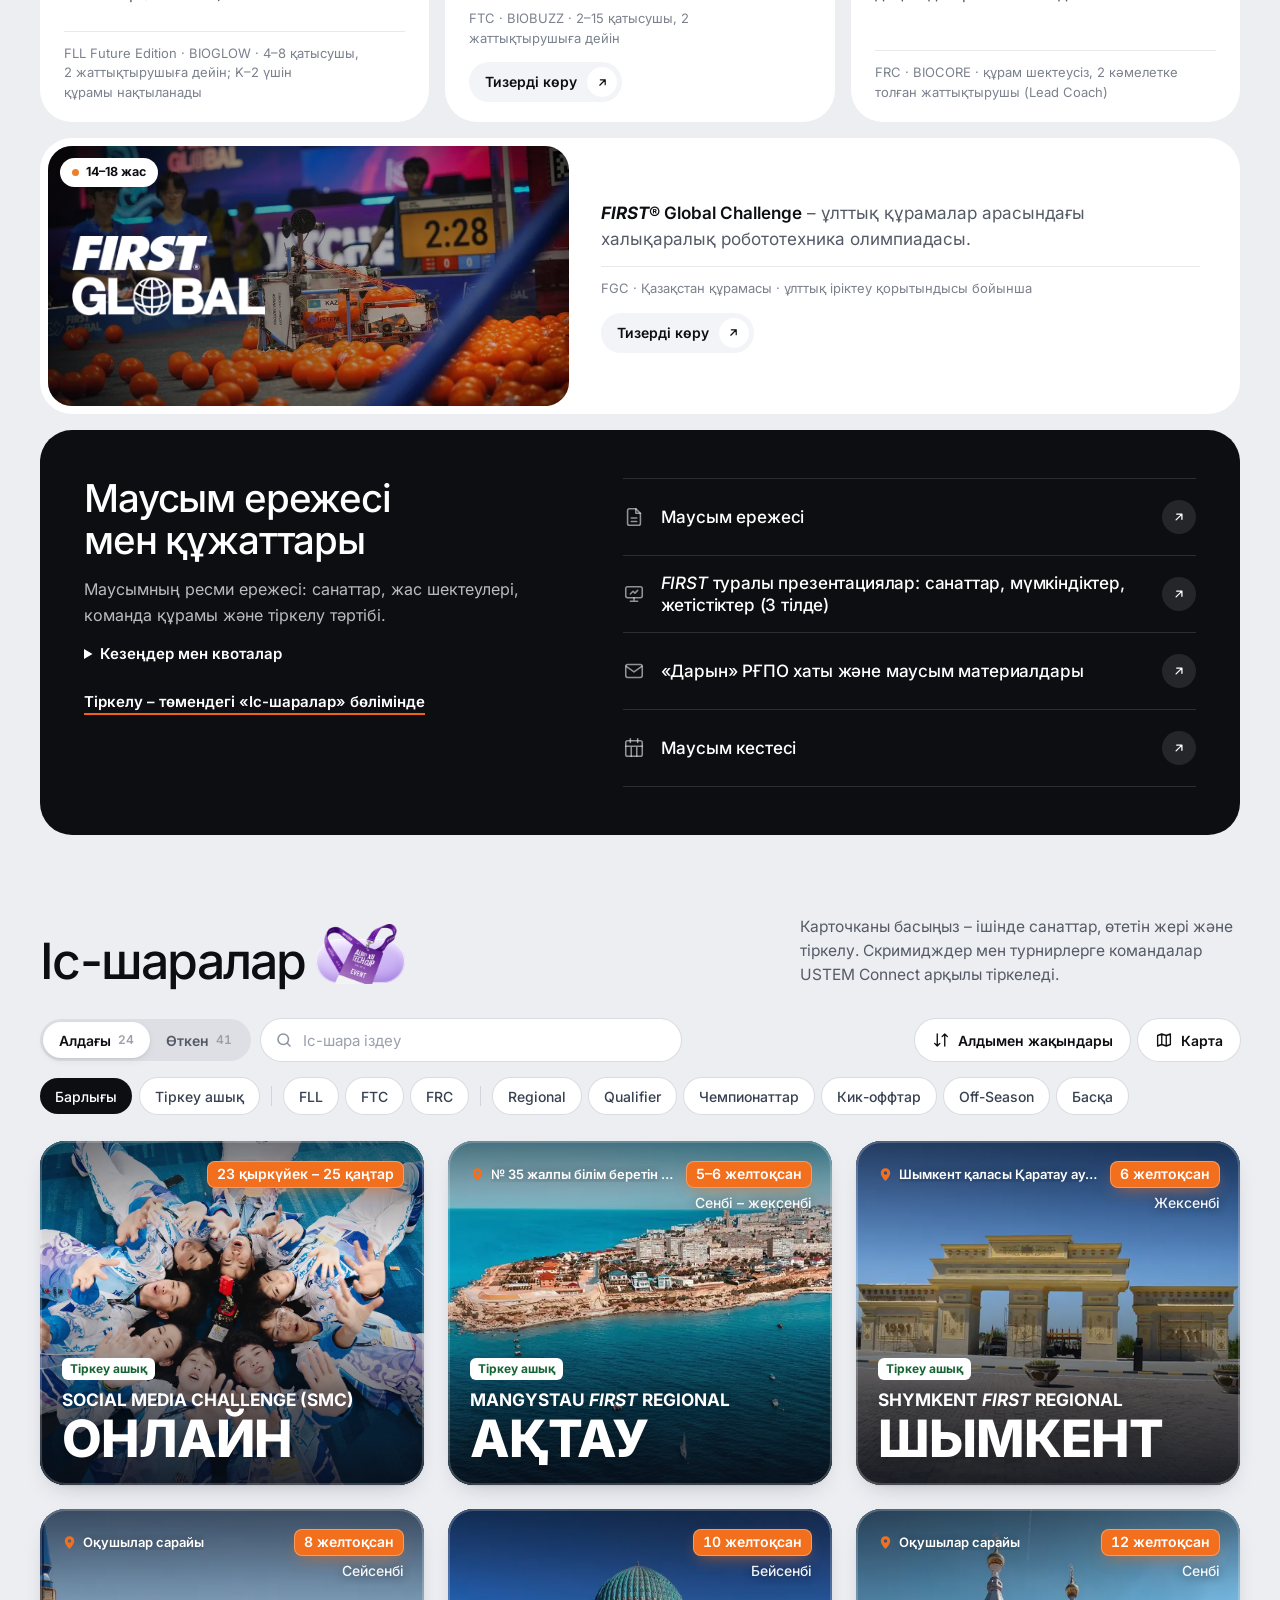
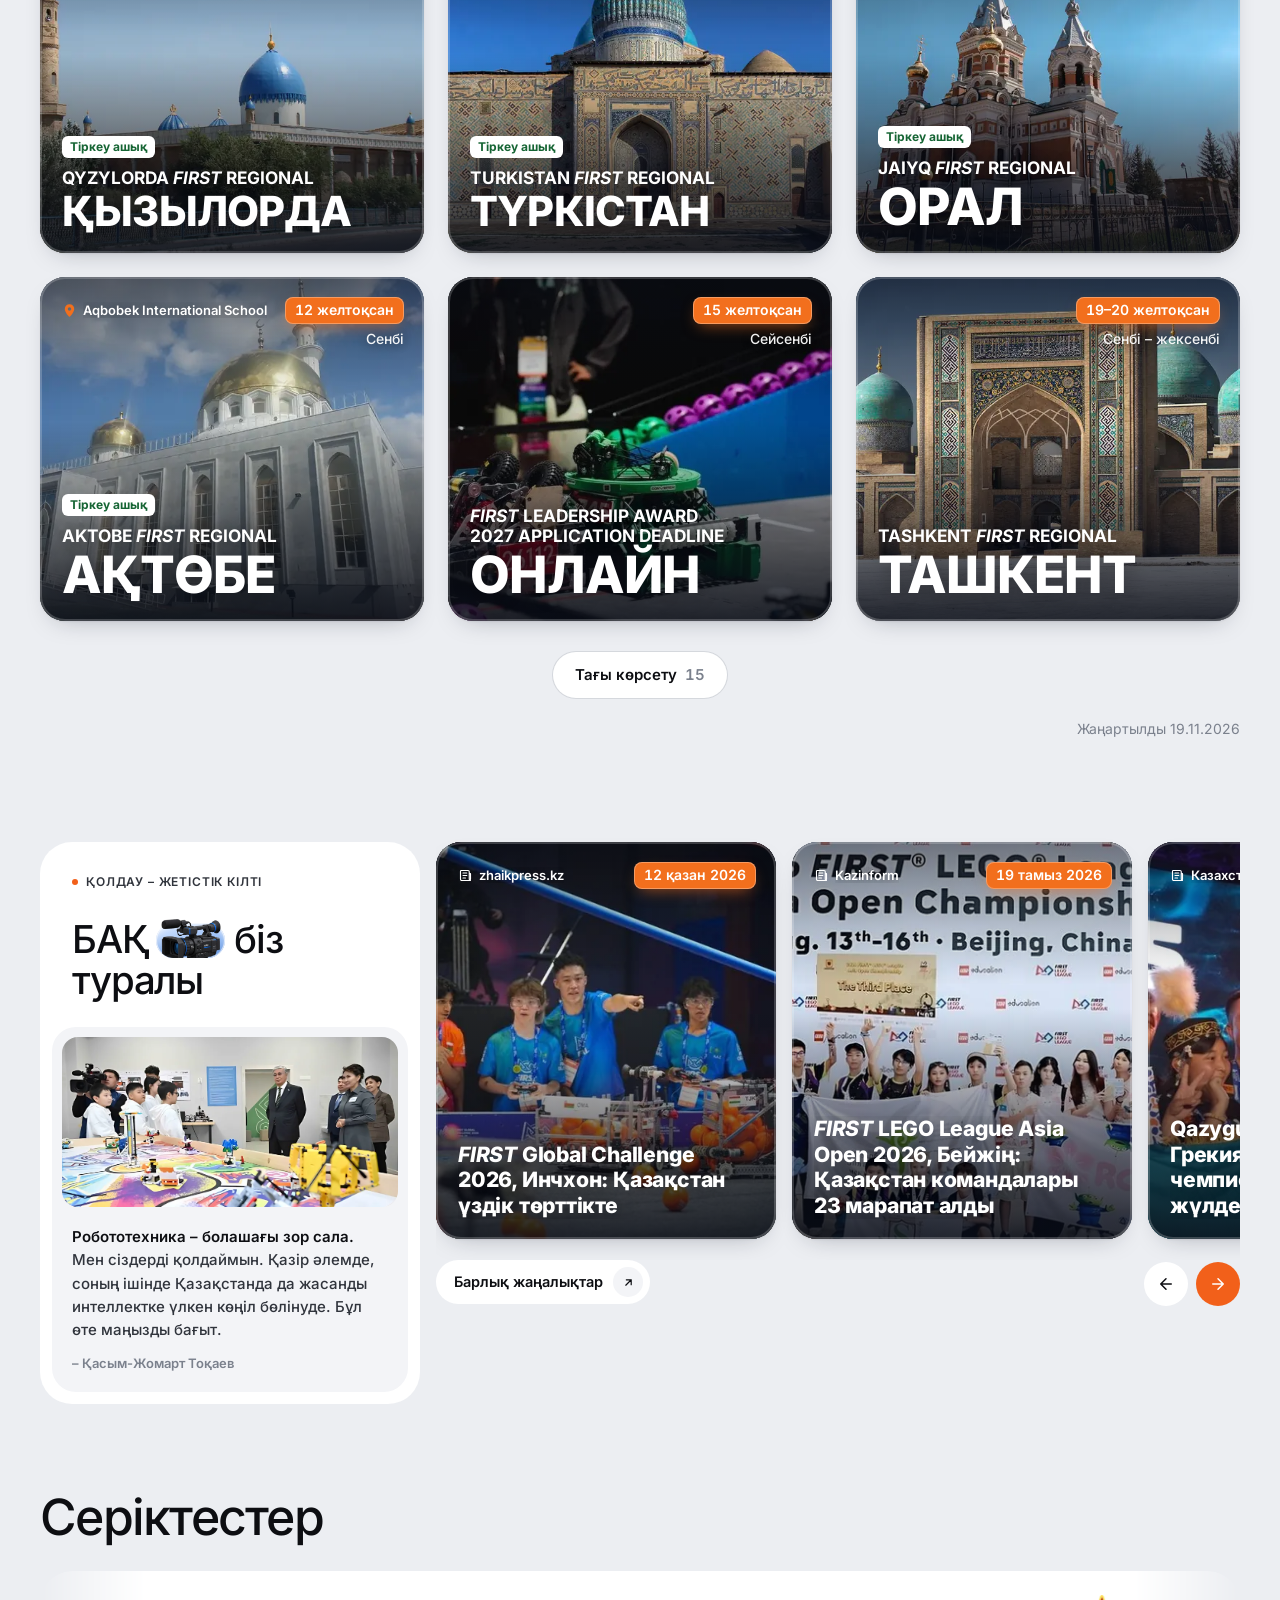
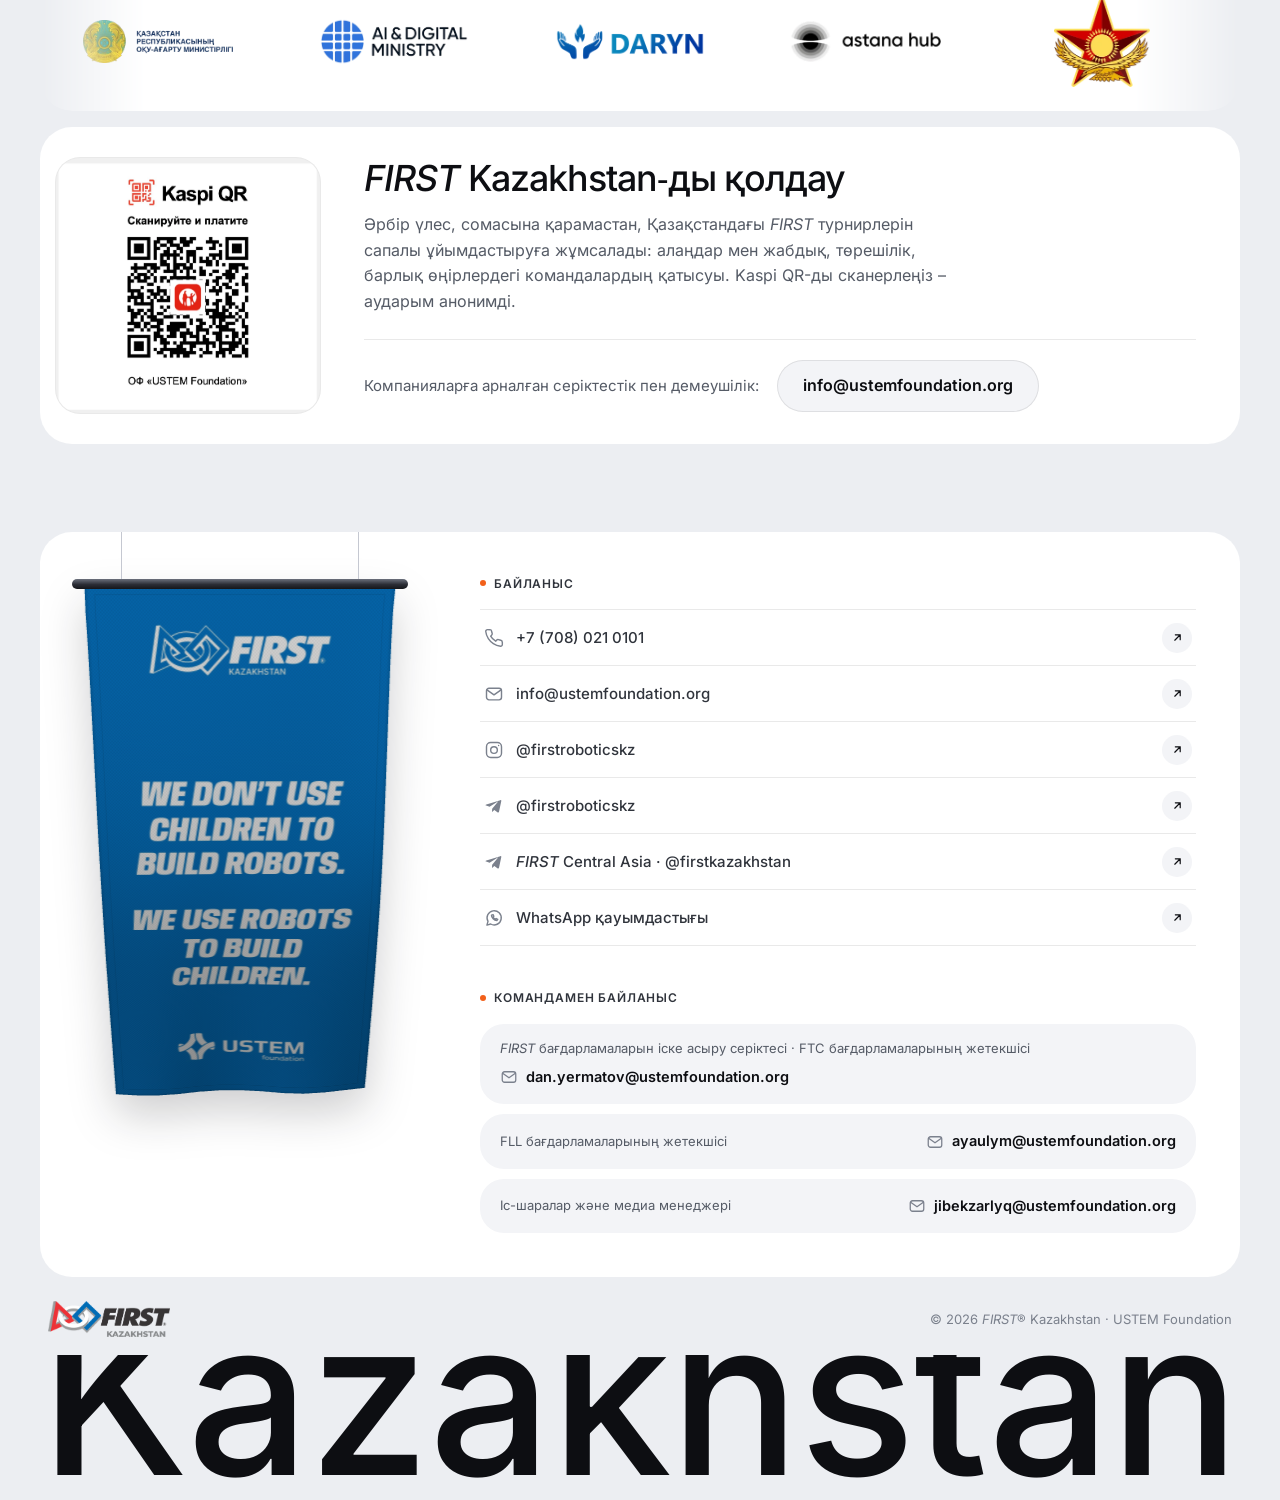
==== commit 9f2424cd: "«Пилюли»: размытое небо за флагом, камера для СМИ и бейдж для событий - «О нас»: небо за флагом Каза" ====
--- a/index.html
+++ b/index.html
@@ -21,7 +21,7 @@
 <script src="assets/js/fresh.js" defer></script>
 <link rel="preload" as="image" href="assets/img/hero-team-1500.webp" media="(min-width: 761px)" fetchpriority="high">
 <link rel="preload" as="image" href="assets/img/hero-team-800.webp" media="(max-width: 760px)" fetchpriority="high">
-<link rel="stylesheet" href="assets/css/style.css?v=20261119-1800">
+<link rel="stylesheet" href="assets/css/style.css?v=20261120-1000">
 </head>
 <body>
 
--- a/assets/css/style.css
+++ b/assets/css/style.css
@@ -63,7 +63,7 @@
    margin-top оставляет место под выступающий предмет, когда заголовок переносится и «пилюля» оказывается на второй строке */
 .pill{display:inline-block;position:relative;width:1.8em;height:.9em;margin-left:.2em;border-radius:999px;background:var(--soft2) center/100% 100% no-repeat;vertical-align:-.1em}
 .pill:after{content:"";position:absolute;background:center/100% 100% no-repeat;pointer-events:none}
-/* «О нас»: флаг Казахстана на фоне неба (фон и вырезка – из одного фото, совпадают точь-в-точь) */
+/* «О нас»: флаг Казахстана на фоне размытого неба из того же фото */
 .p-team{width:1.89em;margin-top:.66em;background-image:url(../img/pill-flag-bg.webp)}
 .p-team:after{left:0.66%;top:-71.36%;width:96.79%;height:163.88%;background-image:url(../img/pill-flag.webp)}
 /* «Доказанная польза»: рука и шарик FIRST Global */
@@ -77,17 +77,18 @@
 /* «Выпускники»: значок FIRST Alumni на камне (фон и вырезка – из одного фото) */
 .p-alum{width:1.89em;margin-top:.56em;background-image:url(../img/pill-pin-bg.webp)}
 .p-alum:after{left:8.33%;top:-61.05%;width:83.33%;height:138.06%;background-image:url(../img/pill-pin.webp)}
-/* «Ценности»: три плитки с иконками ценностей; «СМИ о нас»: микрофон. Обе – один SVG-файл: «пилюля» и предмет над ней (верхние 60% картинки – над «пилюлей») */
-.p-val,.p-media{margin-top:.5em;background:none}
-.p-val:after,.p-media:after{left:0;top:-60%;width:100%;height:160%}
-.p-val:after{background-image:url(../img/pill-val.svg)}
-.p-media:after{background-image:url(../img/pill-media.svg)}
+/* «Ценности»: три плитки с иконками ценностей – один SVG-файл: «пилюля» и предмет над ней (верхние 60% картинки – над «пилюлей») */
+.p-val{margin-top:.5em;background:none}
+.p-val:after{left:0;top:-60%;width:100%;height:160%;background-image:url(../img/pill-val.svg)}
+/* «СМИ о нас»: видеокамера в голубоватой «стеклянной» «пилюле» */
+.p-media{margin-top:.2em;background:linear-gradient(160deg,#deebff 0%,#a8c9fa 46%,#74a6ee 100%);box-shadow:inset 0 0 0 1px rgba(255,255,255,.6),inset 0 .09em .14em rgba(255,255,255,.7),inset 0 -.1em .16em rgba(28,84,176,.26)}
+.p-media:after{left:6.3%;top:-12.34%;width:87.39%;height:112.61%;background-image:url(../img/pill-cam.webp)}
 /* «Программы»: ребята с роботом FTC на фоне пит-зоны */
 .p-prog{width:1.98em;margin-top:.1em;background-image:url(../img/pill-prog-bg.webp)}
 .p-prog:after{left:-3.14%;top:-12.05%;width:100.77%;height:112.12%;background-image:url(../img/pill-prog.webp)}
-/* «События»: Байтерек над ночной Астаной (фон и вырезка – из одного фото, совпадают точь-в-точь) */
-.p-ev{width:1.89em;margin-top:.62em;background-image:url(../img/pill-ev-bg.webp)}
-.p-ev:after{left:36.2%;top:-69.95%;width:27.83%;height:165.81%;background-image:url(../img/pill-ev.webp)}
+/* «События»: бейдж участника в светло-фиолетовой «стеклянной» «пилюле» */
+.p-ev{margin-top:.3em;background:linear-gradient(160deg,#f3eaff 0%,#d6c1f8 46%,#b99aee 100%);box-shadow:inset 0 0 0 1px rgba(255,255,255,.6),inset 0 .09em .14em rgba(255,255,255,.7),inset 0 -.1em .16em rgba(92,44,170,.26)}
+.p-ev:after{left:9.57%;top:-32.4%;width:81.09%;height:132.61%;background-image:url(../img/pill-badge.webp)}
 .sub{color:var(--mu);font-size:16px;line-height:1.6;max-width:440px}
 /* шапка раздела: слева метка и заголовок, справа короткое пояснение; .nav – справа место под стрелки ленты */
 .sh{display:flex;flex-wrap:wrap;align-items:flex-end;justify-content:space-between;gap:16px 48px;margin:72px 0 28px}
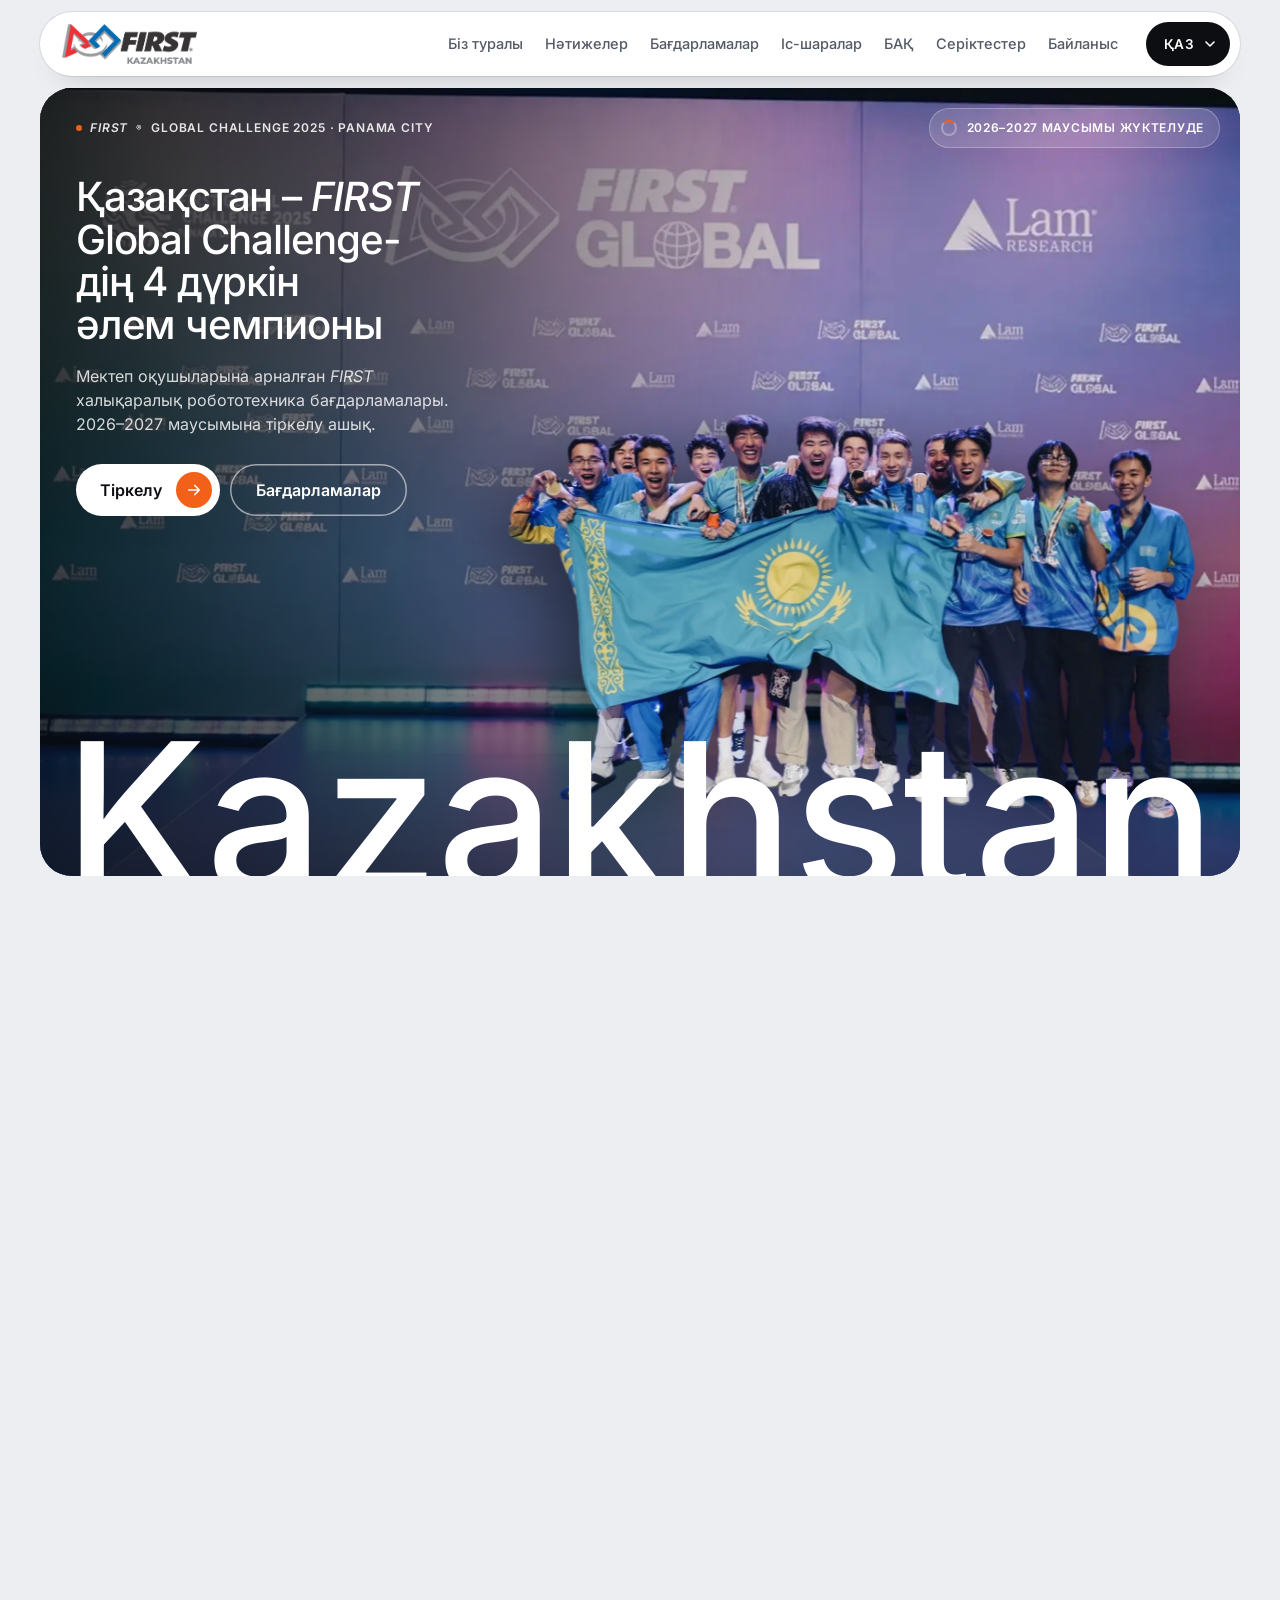
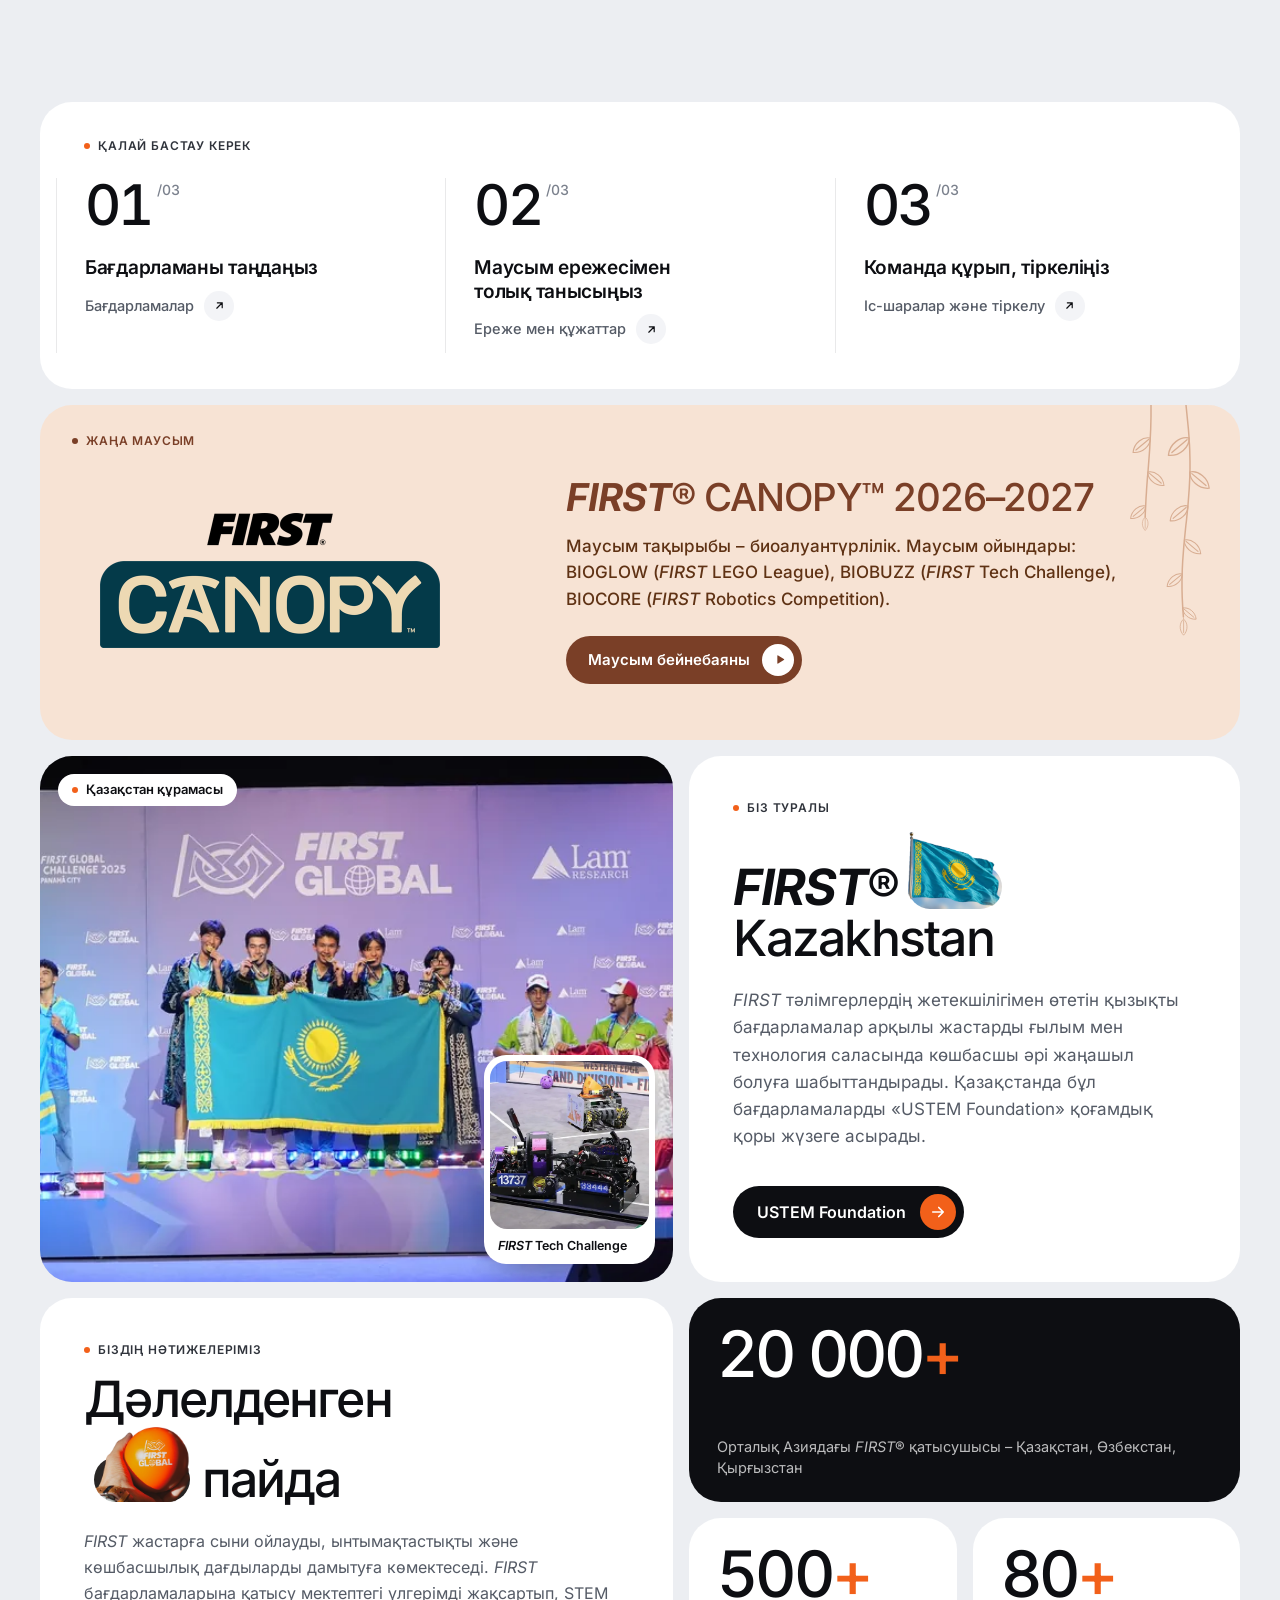
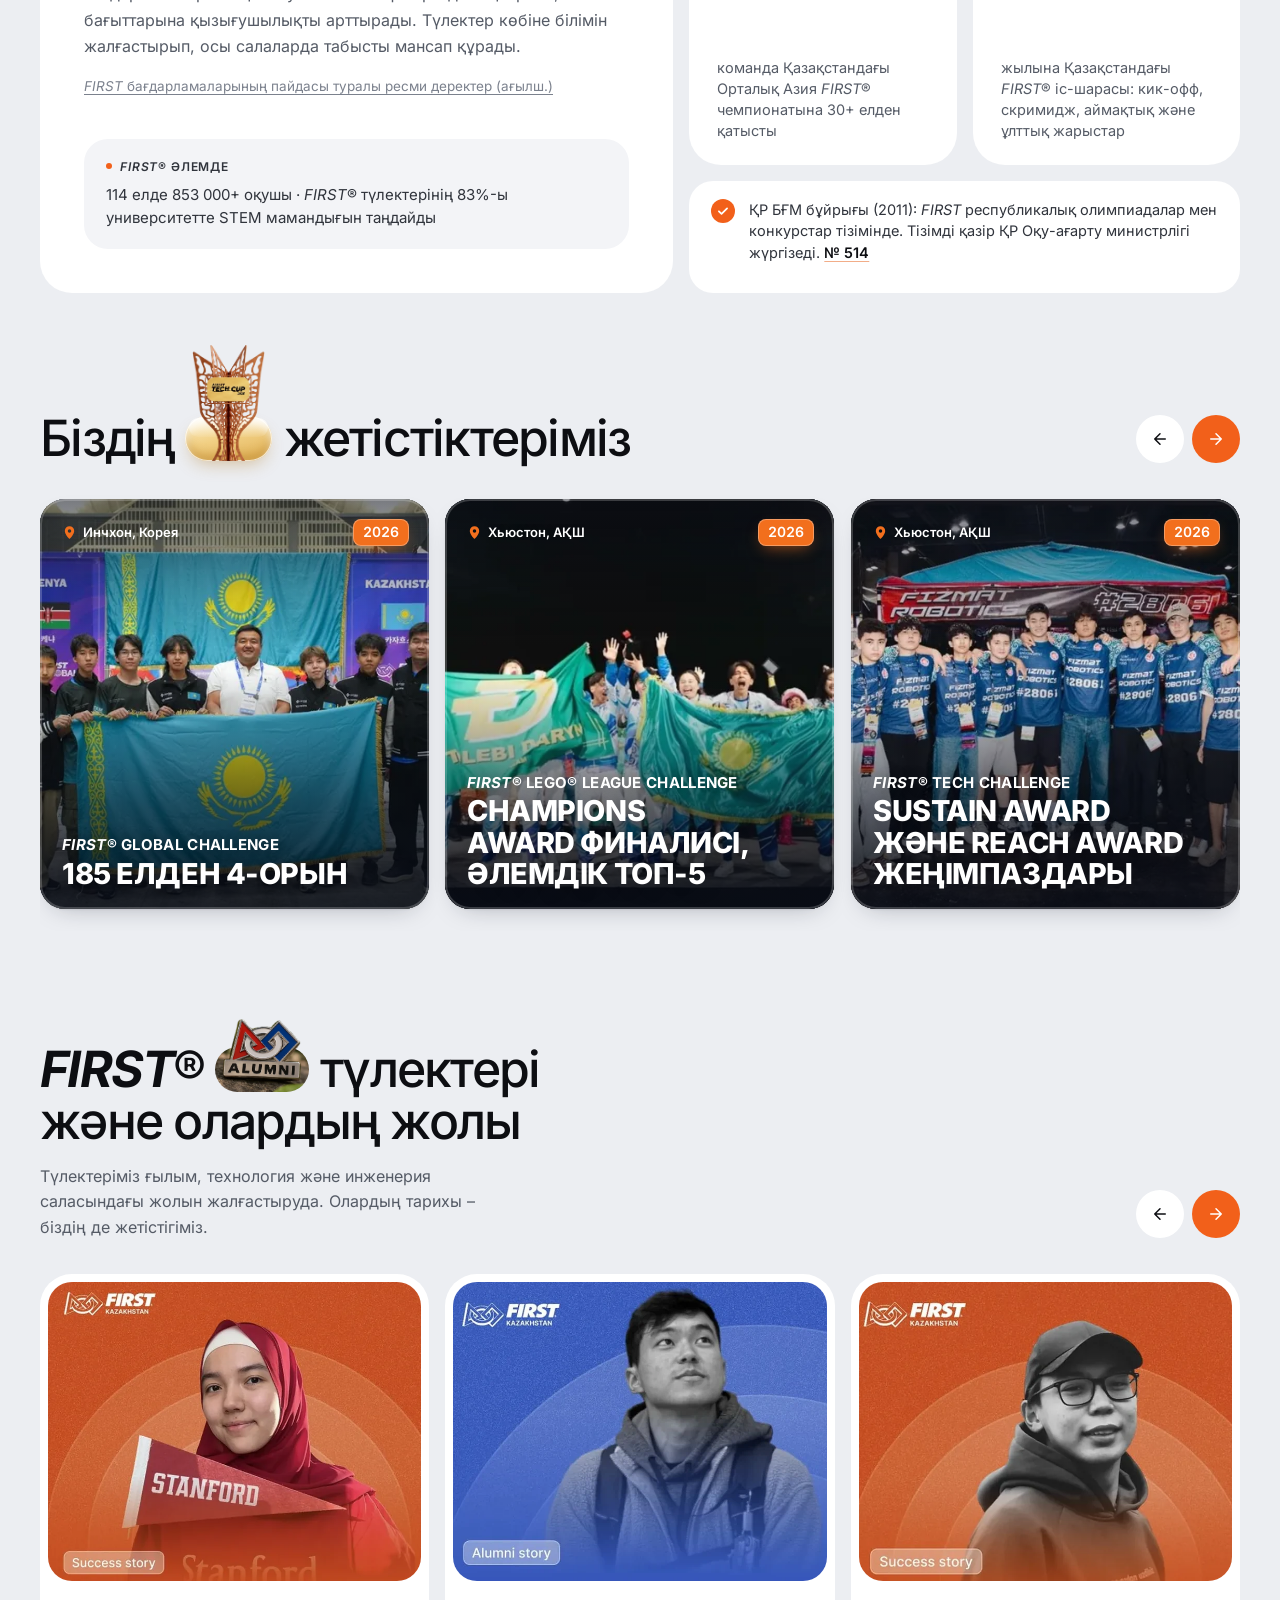
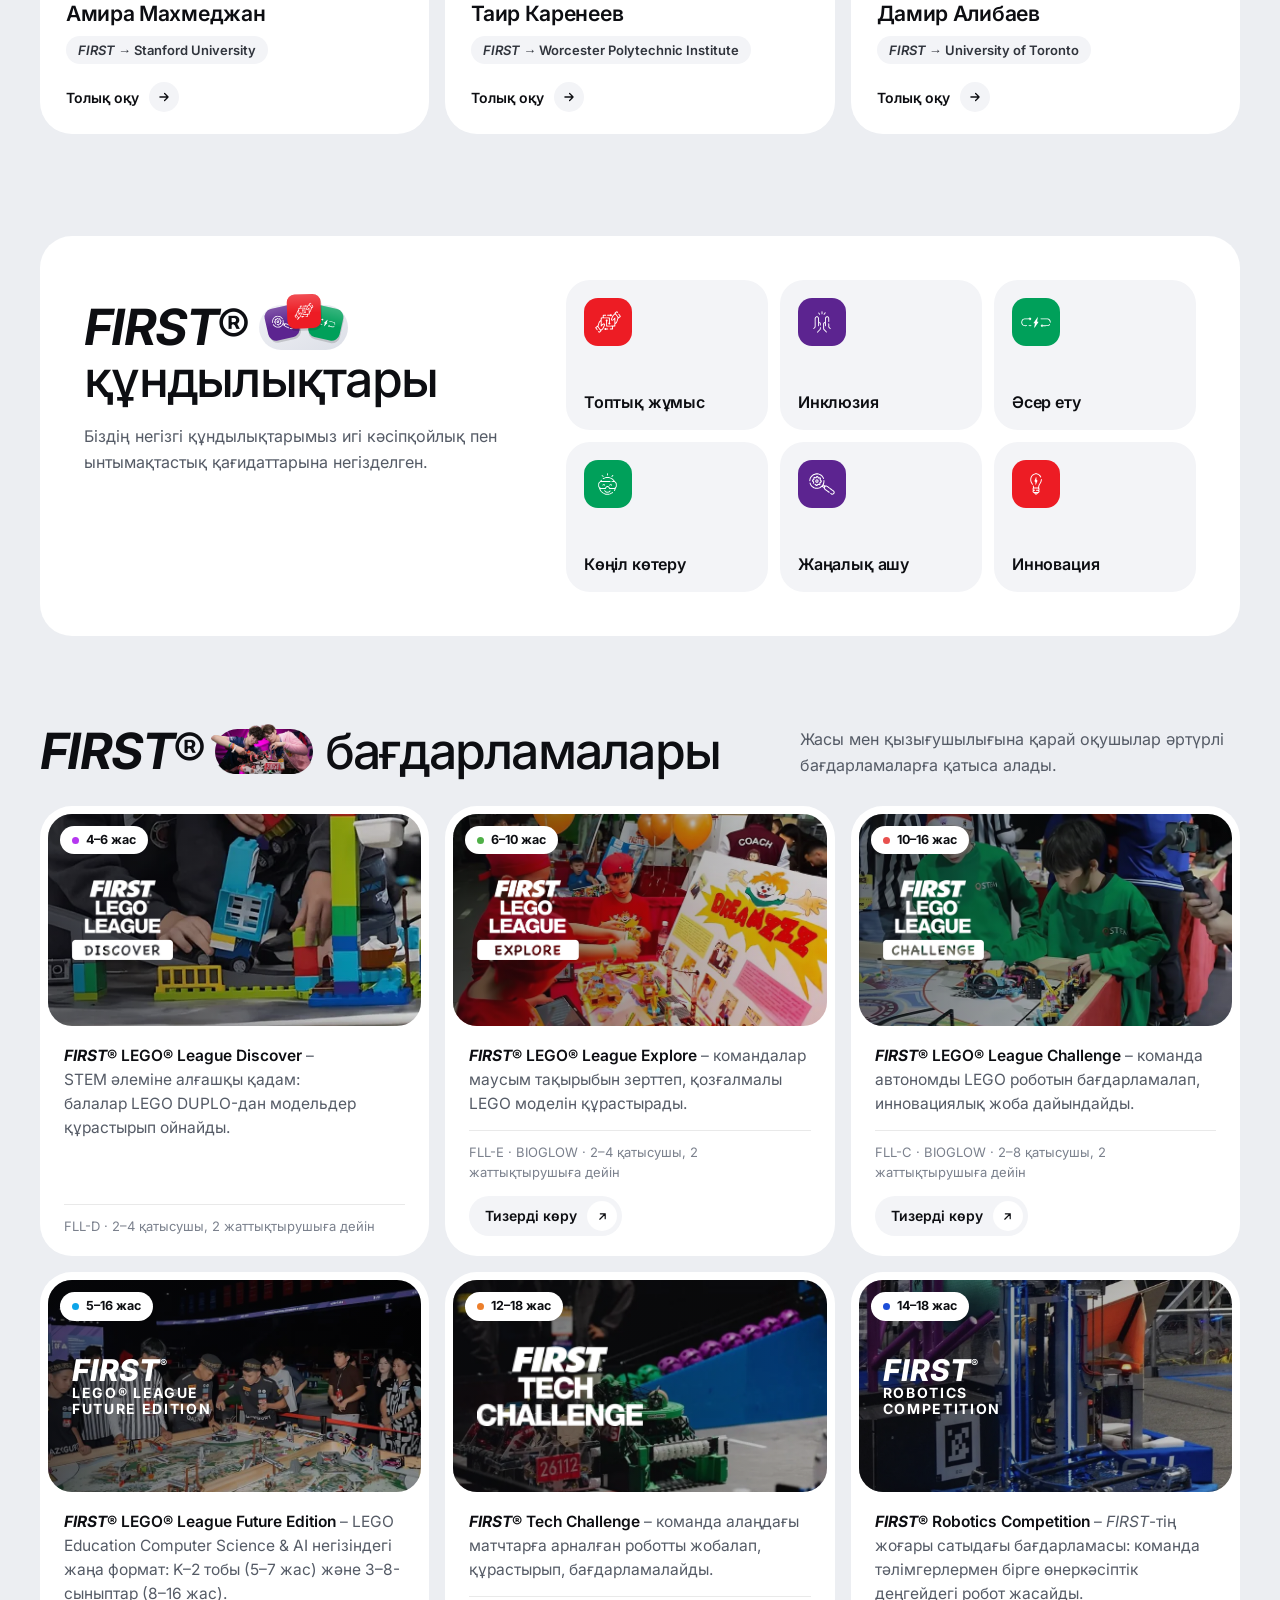
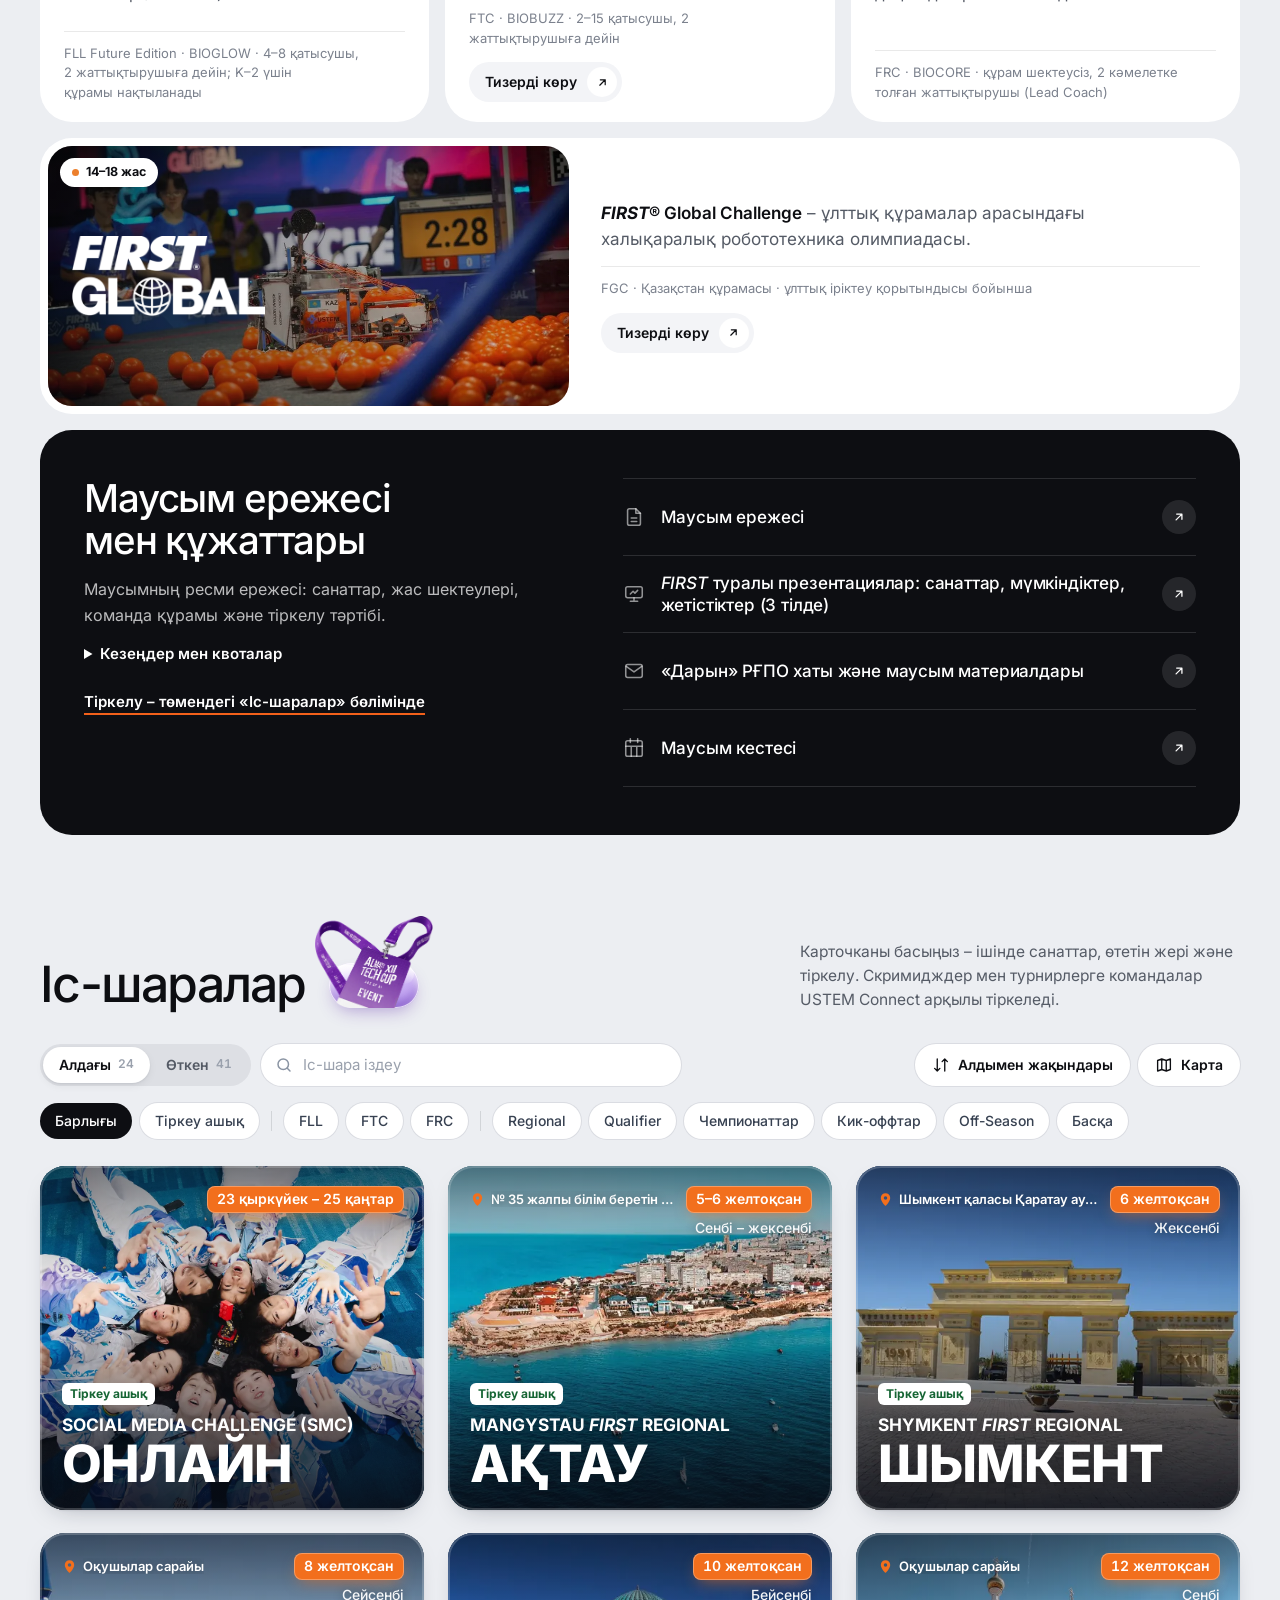
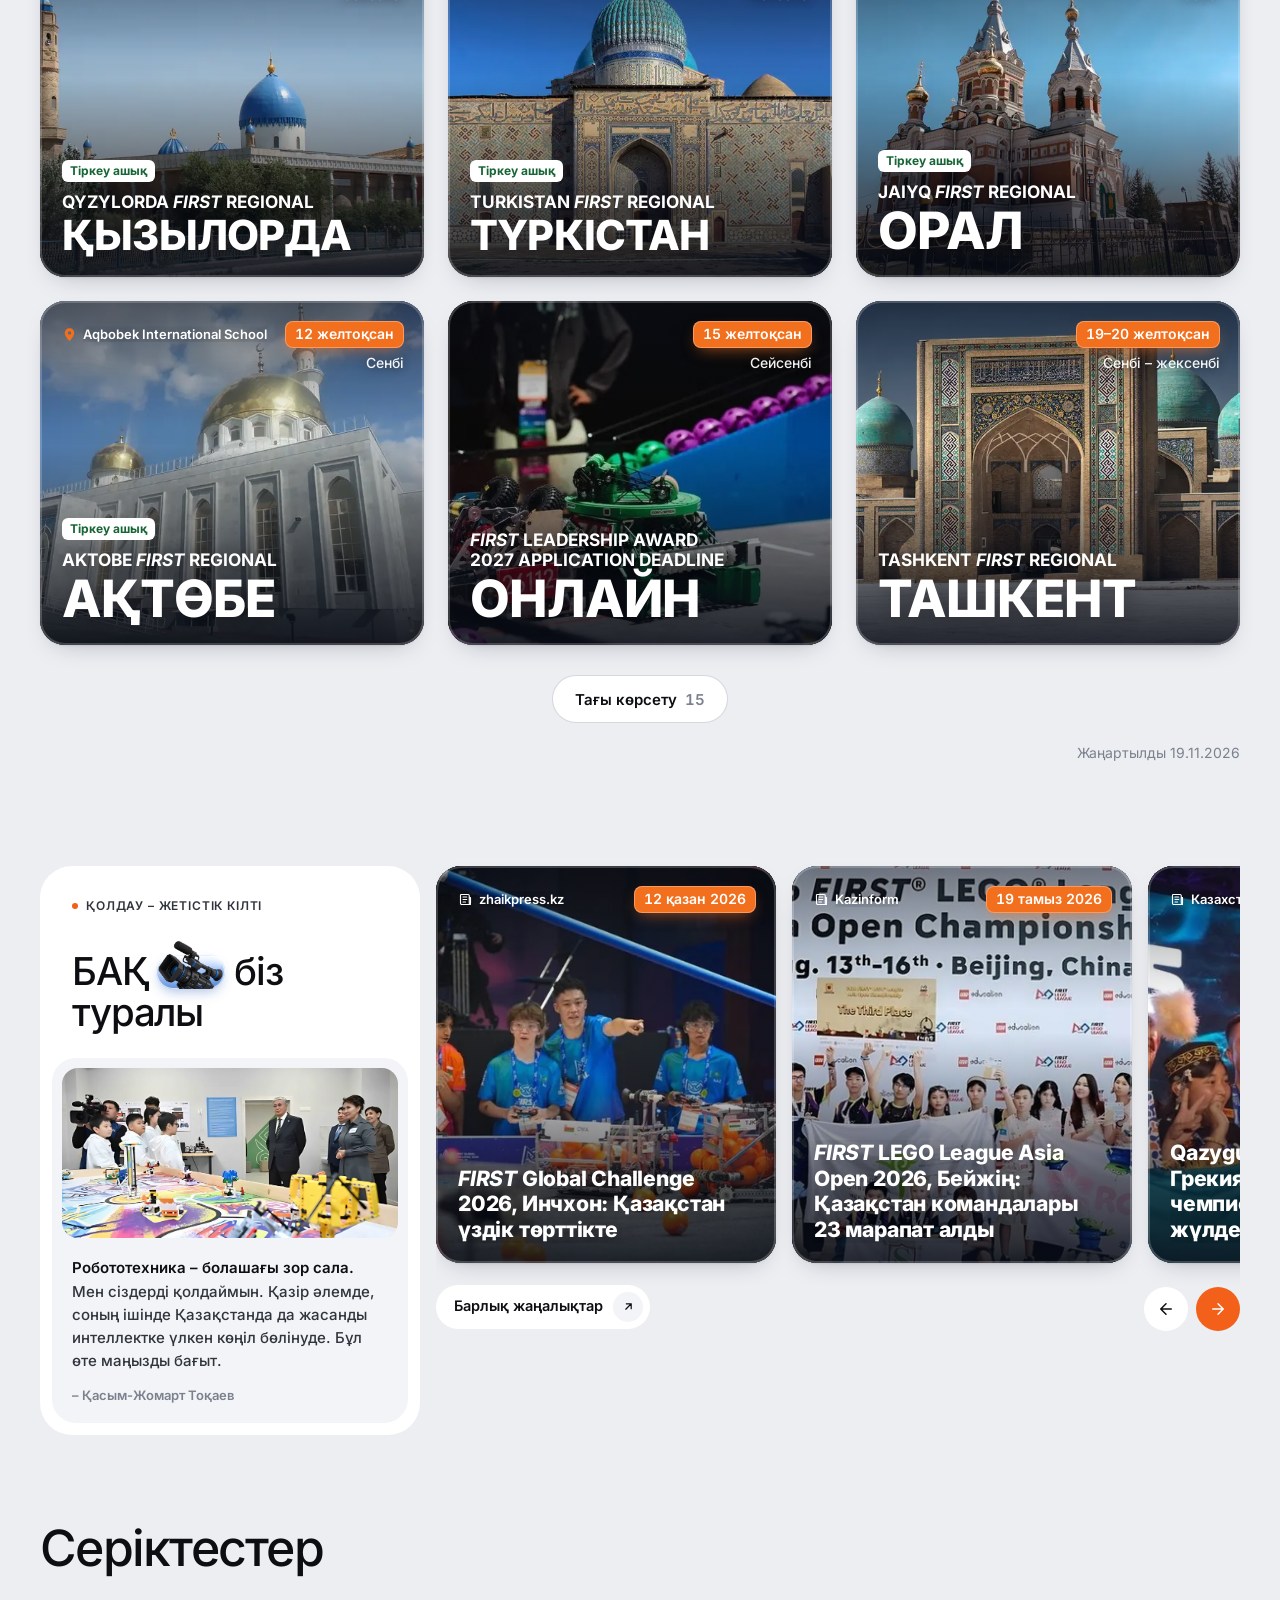
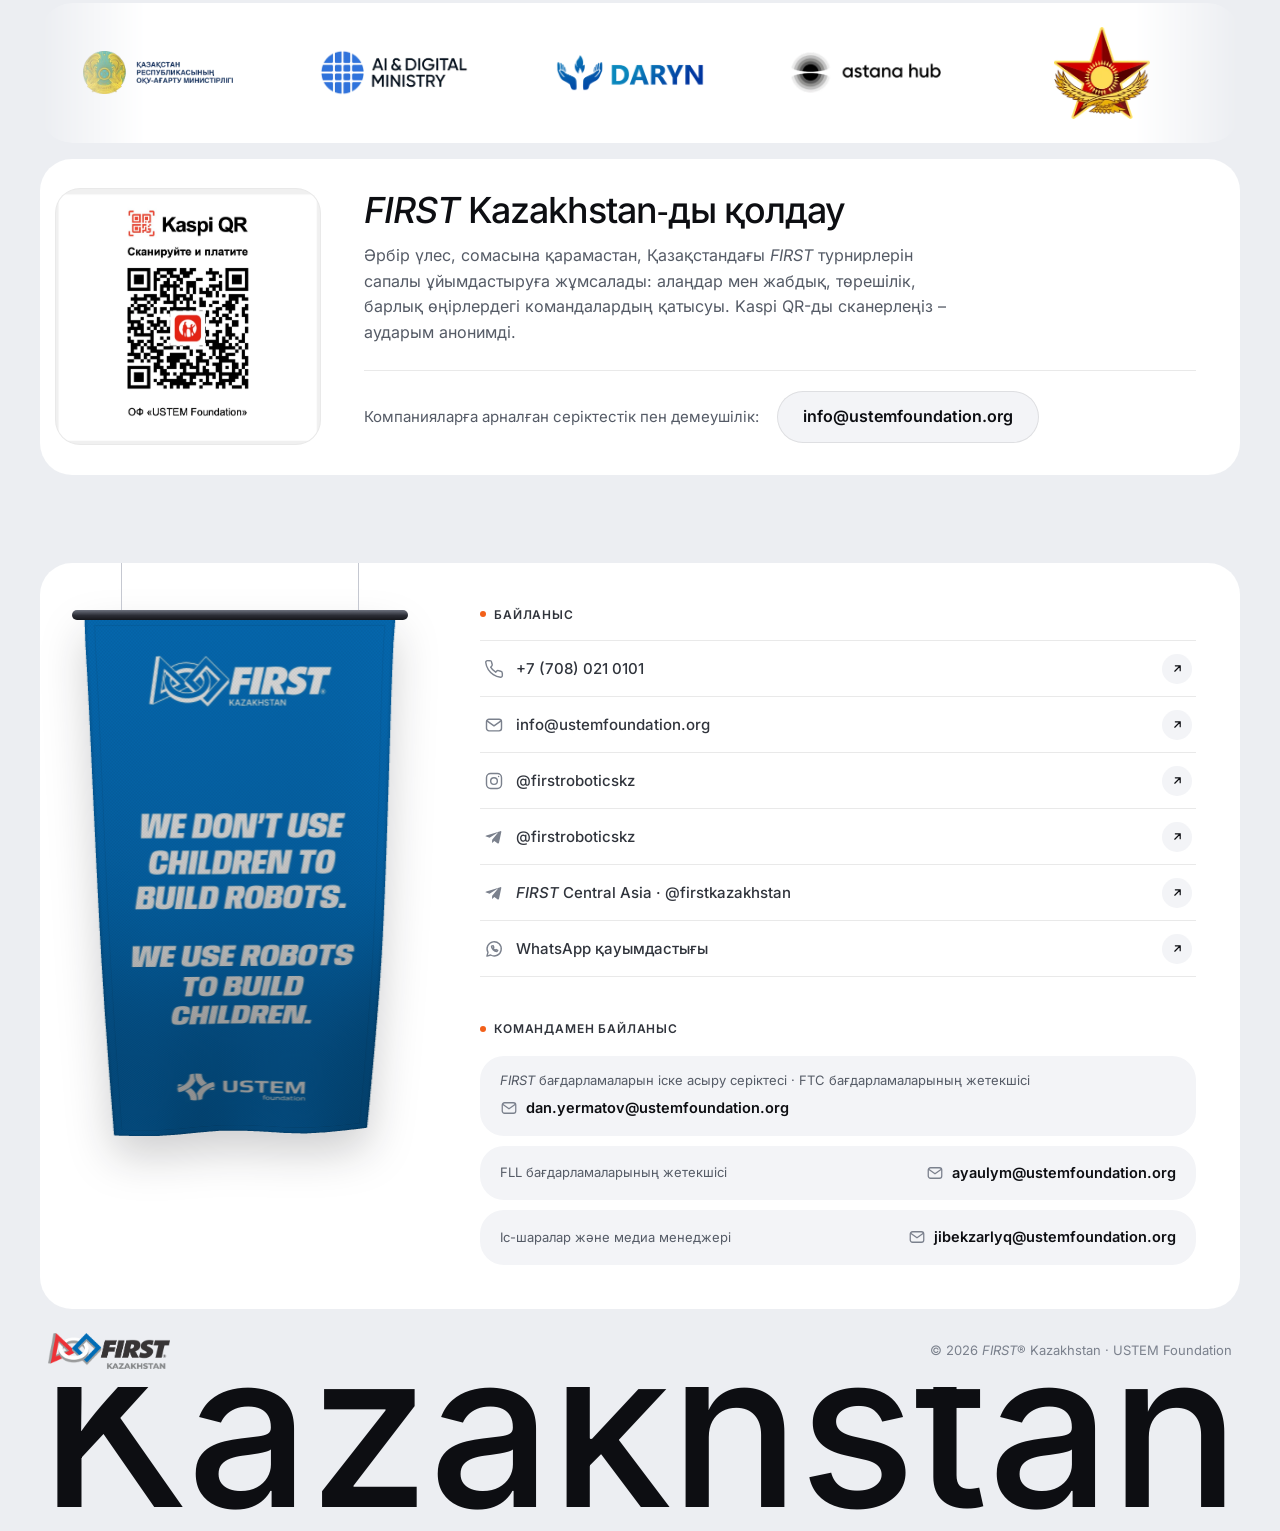
==== commit a48a86de: "«Пилюли»: камера наклонена вверх, бейдж крупнее, стекло заметнее - камера в «СМИ о нас» повёрнута об" ====
--- a/index.html
+++ b/index.html
@@ -21,7 +21,7 @@
 <script src="assets/js/fresh.js" defer></script>
 <link rel="preload" as="image" href="assets/img/hero-team-1500.webp" media="(min-width: 761px)" fetchpriority="high">
 <link rel="preload" as="image" href="assets/img/hero-team-800.webp" media="(max-width: 760px)" fetchpriority="high">
-<link rel="stylesheet" href="assets/css/style.css?v=20261120-1000">
+<link rel="stylesheet" href="assets/css/style.css?v=20261120-1300">
 </head>
 <body>
 
--- a/assets/css/style.css
+++ b/assets/css/style.css
@@ -69,8 +69,11 @@
 /* «Доказанная польза»: рука и шарик FIRST Global */
 .p-proof{width:1.93em;margin-top:.62em;background-image:url(../img/pill-ball-bg.webp)}
 .p-proof:after{left:12.5%;top:-65.51%;width:86.73%;height:165.84%;background-image:url(../img/pill-ball.webp)}
-/* «Наши достижения»: кубок в золотистой «стеклянной» «пилюле» – светлый блик сверху, тень снизу */
-.p-win{width:1.76em;background:linear-gradient(160deg,#fbeab8 0%,#f1cf83 46%,#e5b860 100%);box-shadow:inset 0 0 0 1px rgba(255,255,255,.6),inset 0 .09em .14em rgba(255,255,255,.65),inset 0 -.1em .16em rgba(176,120,28,.26)}
+/* «Стеклянные» «пилюли» (кубок, камера, бейдж): цветное стекло – градиент --g1…--g3, светлая кромка и блик сверху (:before), тень снизу и под «пилюлей» (--gs) */
+.p-win,.p-media,.p-ev{background:linear-gradient(165deg,var(--g1) 0%,var(--g2) 48%,var(--g3) 100%);box-shadow:inset 0 0 0 1px rgba(255,255,255,.7),inset 0 .1em .16em rgba(255,255,255,.8),inset 0 -.13em .2em var(--gs),0 .16em .34em -.12em var(--gs)}
+.p-win:before,.p-media:before,.p-ev:before{content:"";position:absolute;left:5%;right:5%;top:5%;height:42%;border-radius:999px;background:linear-gradient(rgba(255,255,255,.78),rgba(255,255,255,.06))}
+/* «Наши достижения»: кубок в золотистом стекле */
+.p-win{width:1.76em;--g1:#fdf0c8;--g2:#f1cf83;--g3:#dfae52;--gs:rgba(176,120,28,.42)}
 .p-win:after{left:8.16%;top:-157.95%;width:83.68%;height:258.27%;background-image:url(../img/pill-cup.webp)}
 #winners .sh{margin-top:104px} /* кубок выступает над заголовком почти на полторы строки – над разделом больше воздуха, метки над заголовком нет */
 @media(max-width:760px){#winners .sh{margin-top:84px}}
@@ -80,15 +83,15 @@
 /* «Ценности»: три плитки с иконками ценностей – один SVG-файл: «пилюля» и предмет над ней (верхние 60% картинки – над «пилюлей») */
 .p-val{margin-top:.5em;background:none}
 .p-val:after{left:0;top:-60%;width:100%;height:160%;background-image:url(../img/pill-val.svg)}
-/* «СМИ о нас»: видеокамера в голубоватой «стеклянной» «пилюле» */
-.p-media{margin-top:.2em;background:linear-gradient(160deg,#deebff 0%,#a8c9fa 46%,#74a6ee 100%);box-shadow:inset 0 0 0 1px rgba(255,255,255,.6),inset 0 .09em .14em rgba(255,255,255,.7),inset 0 -.1em .16em rgba(28,84,176,.26)}
-.p-media:after{left:6.3%;top:-12.34%;width:87.39%;height:112.61%;background-image:url(../img/pill-cam.webp)}
+/* «СМИ о нас»: видеокамера (объектив поднят на 35°) в голубом стекле */
+.p-media{margin-top:.38em;--g1:#e6f0ff;--g2:#a9cbfb;--g3:#6c9fec;--gs:rgba(28,84,176,.42)}
+.p-media:after{left:3.26%;top:-39.27%;width:93.26%;height:139.57%;background-image:url(../img/pill-cam.webp)}
 /* «Программы»: ребята с роботом FTC на фоне пит-зоны */
 .p-prog{width:1.98em;margin-top:.1em;background-image:url(../img/pill-prog-bg.webp)}
 .p-prog:after{left:-3.14%;top:-12.05%;width:100.77%;height:112.12%;background-image:url(../img/pill-prog.webp)}
-/* «События»: бейдж участника в светло-фиолетовой «стеклянной» «пилюле» */
-.p-ev{margin-top:.3em;background:linear-gradient(160deg,#f3eaff 0%,#d6c1f8 46%,#b99aee 100%);box-shadow:inset 0 0 0 1px rgba(255,255,255,.6),inset 0 .09em .14em rgba(255,255,255,.7),inset 0 -.1em .16em rgba(92,44,170,.26)}
-.p-ev:after{left:9.57%;top:-32.4%;width:81.09%;height:132.61%;background-image:url(../img/pill-badge.webp)}
+/* «События»: бейдж участника в светло-фиолетовом стекле. Лента шире «пилюли», поэтому поля по бокам больше обычных */
+.p-ev{margin:.95em 0.33em 0 0.47em;--g1:#f5edff;--g2:#d3bcf8;--g3:#ad8ae8;--gs:rgba(92,44,170,.42)}
+.p-ev:after{left:-15.22%;top:-104.92%;width:130.5%;height:205%;background-image:url(../img/pill-badge.webp)}
 .sub{color:var(--mu);font-size:16px;line-height:1.6;max-width:440px}
 /* шапка раздела: слева метка и заголовок, справа короткое пояснение; .nav – справа место под стрелки ленты */
 .sh{display:flex;flex-wrap:wrap;align-items:flex-end;justify-content:space-between;gap:16px 48px;margin:72px 0 28px}
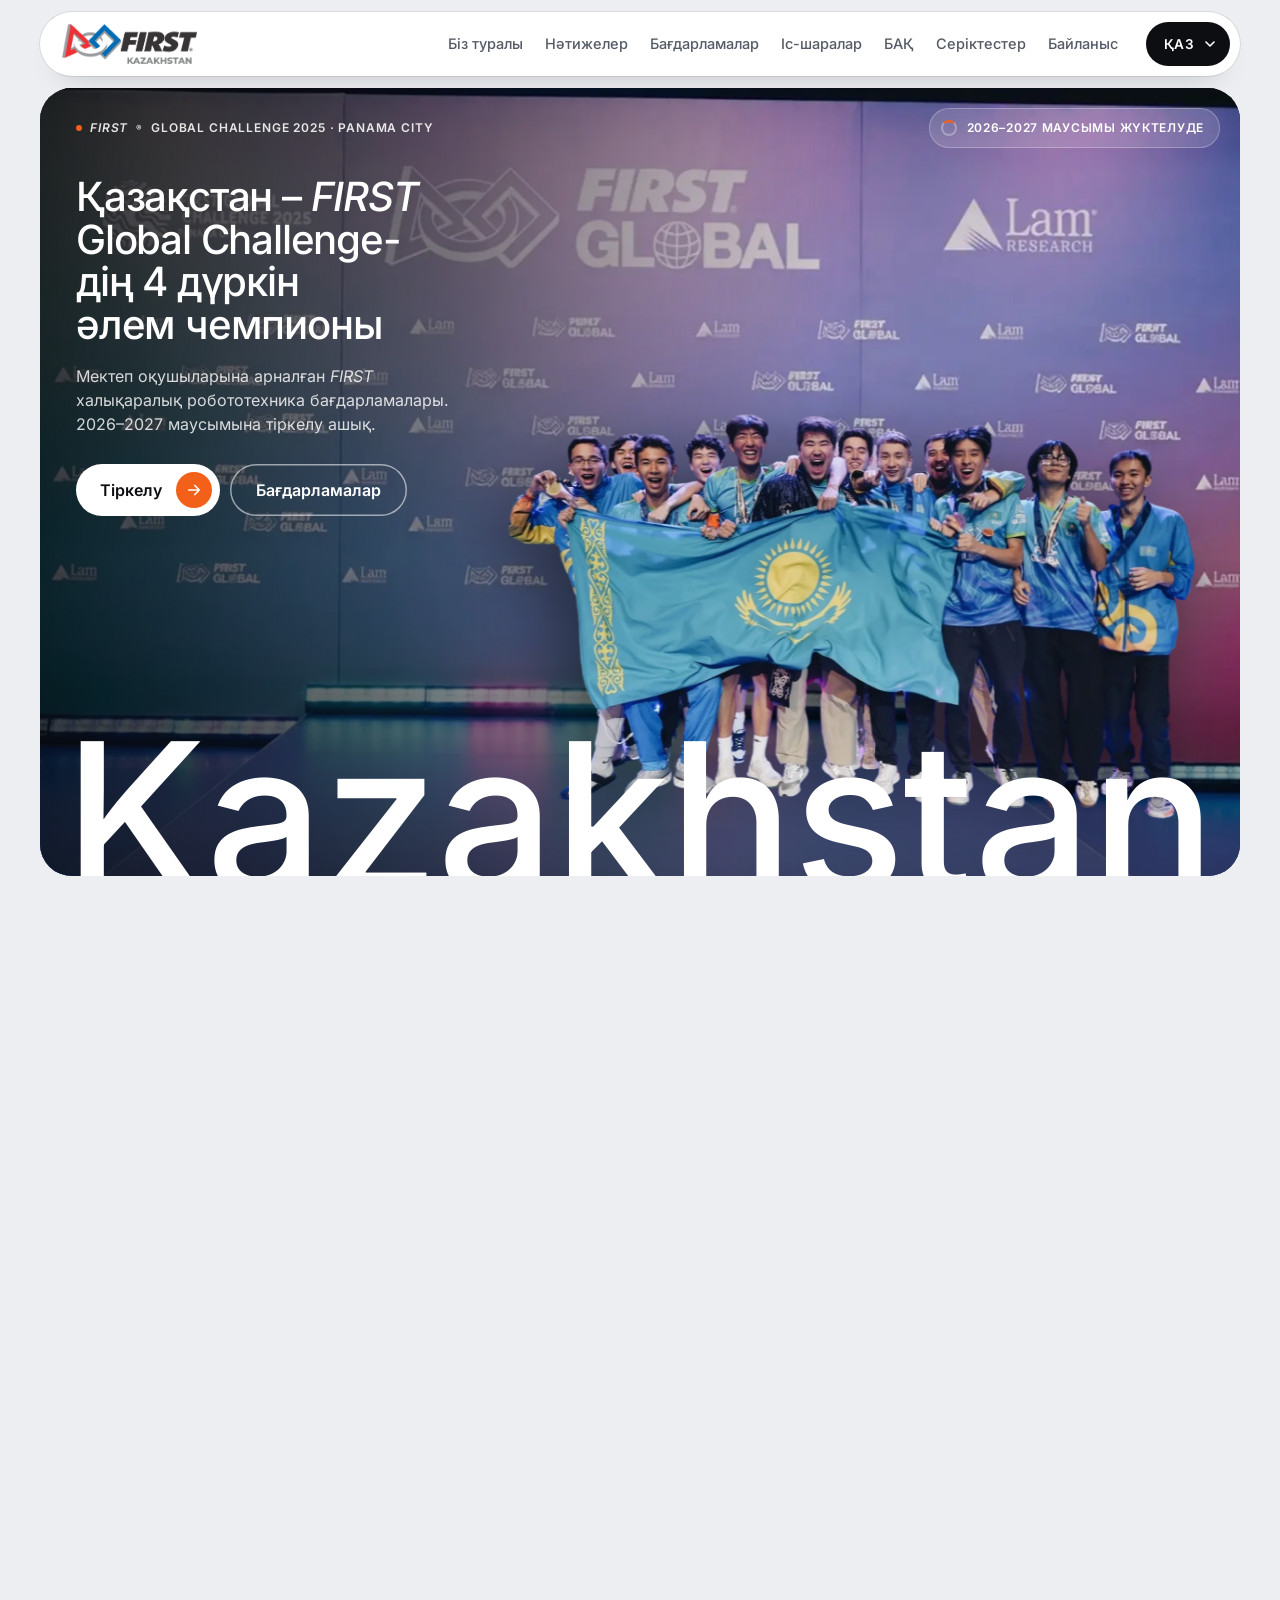
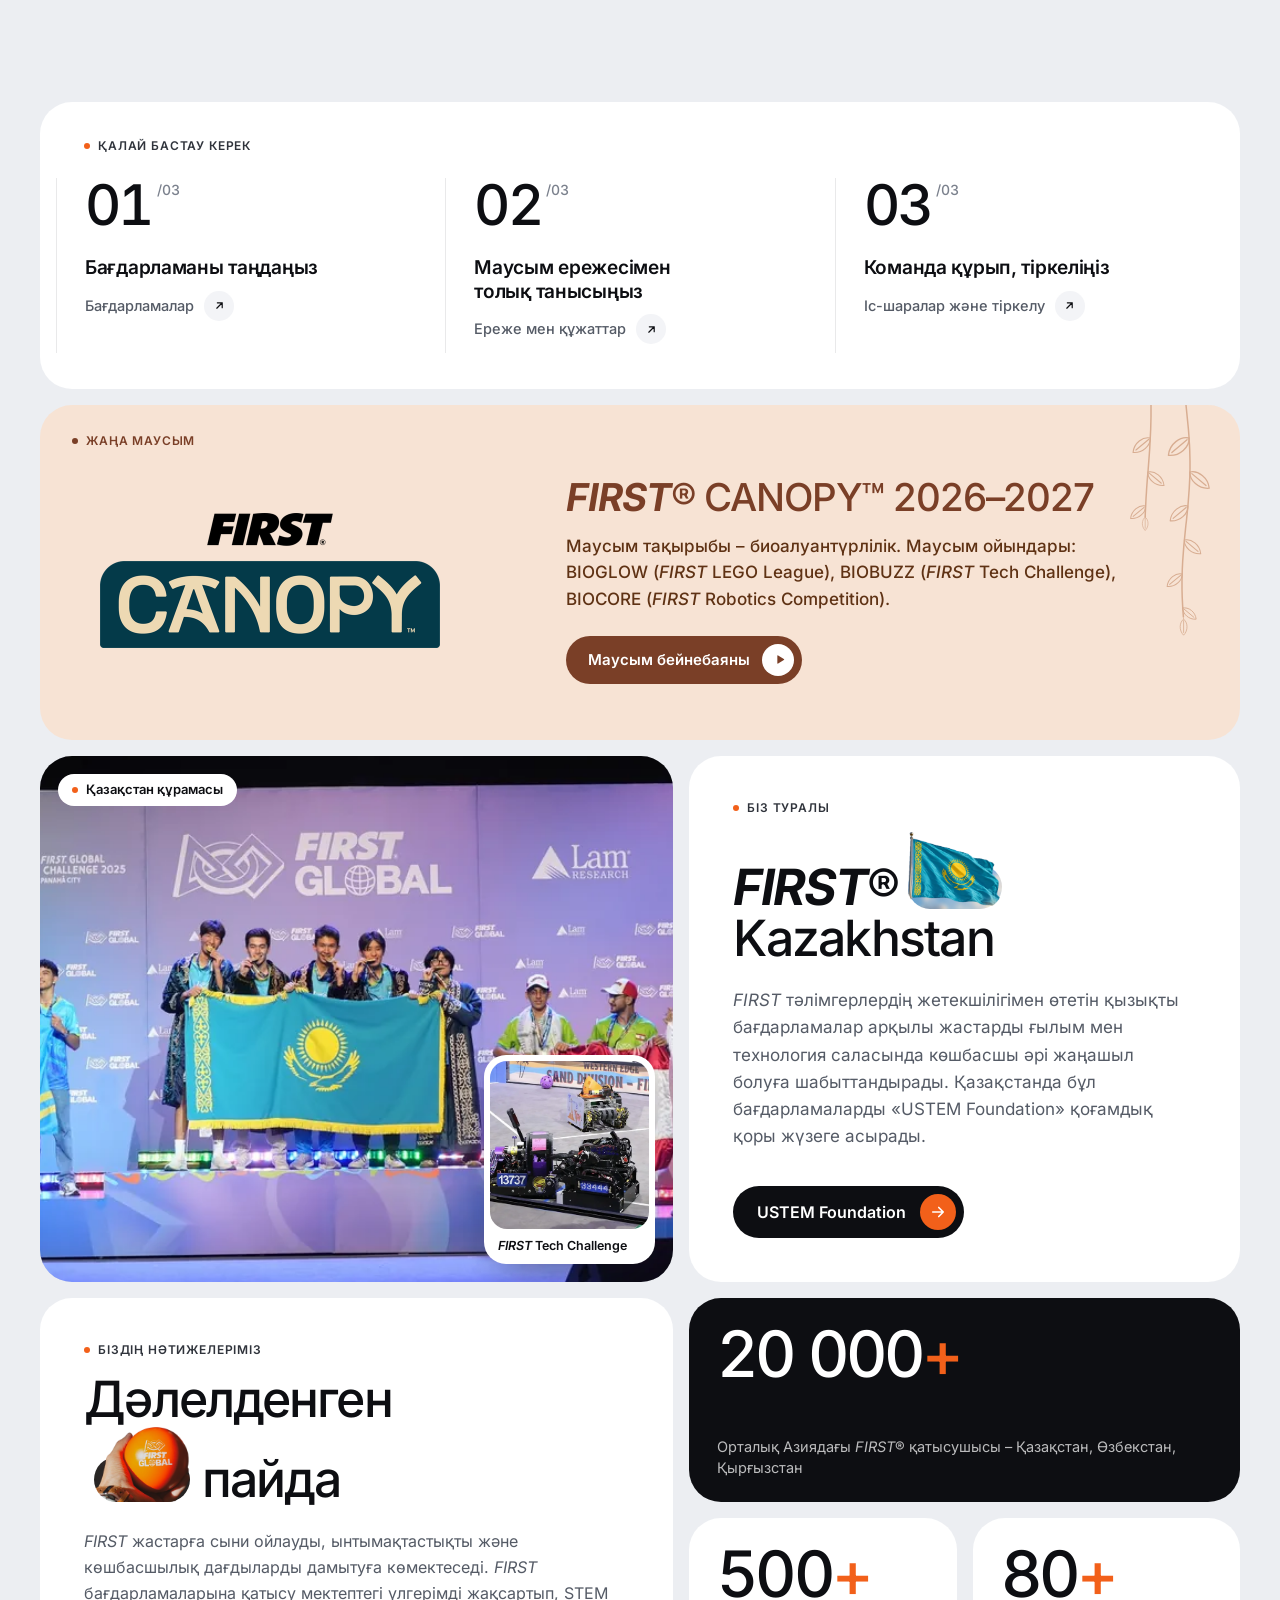
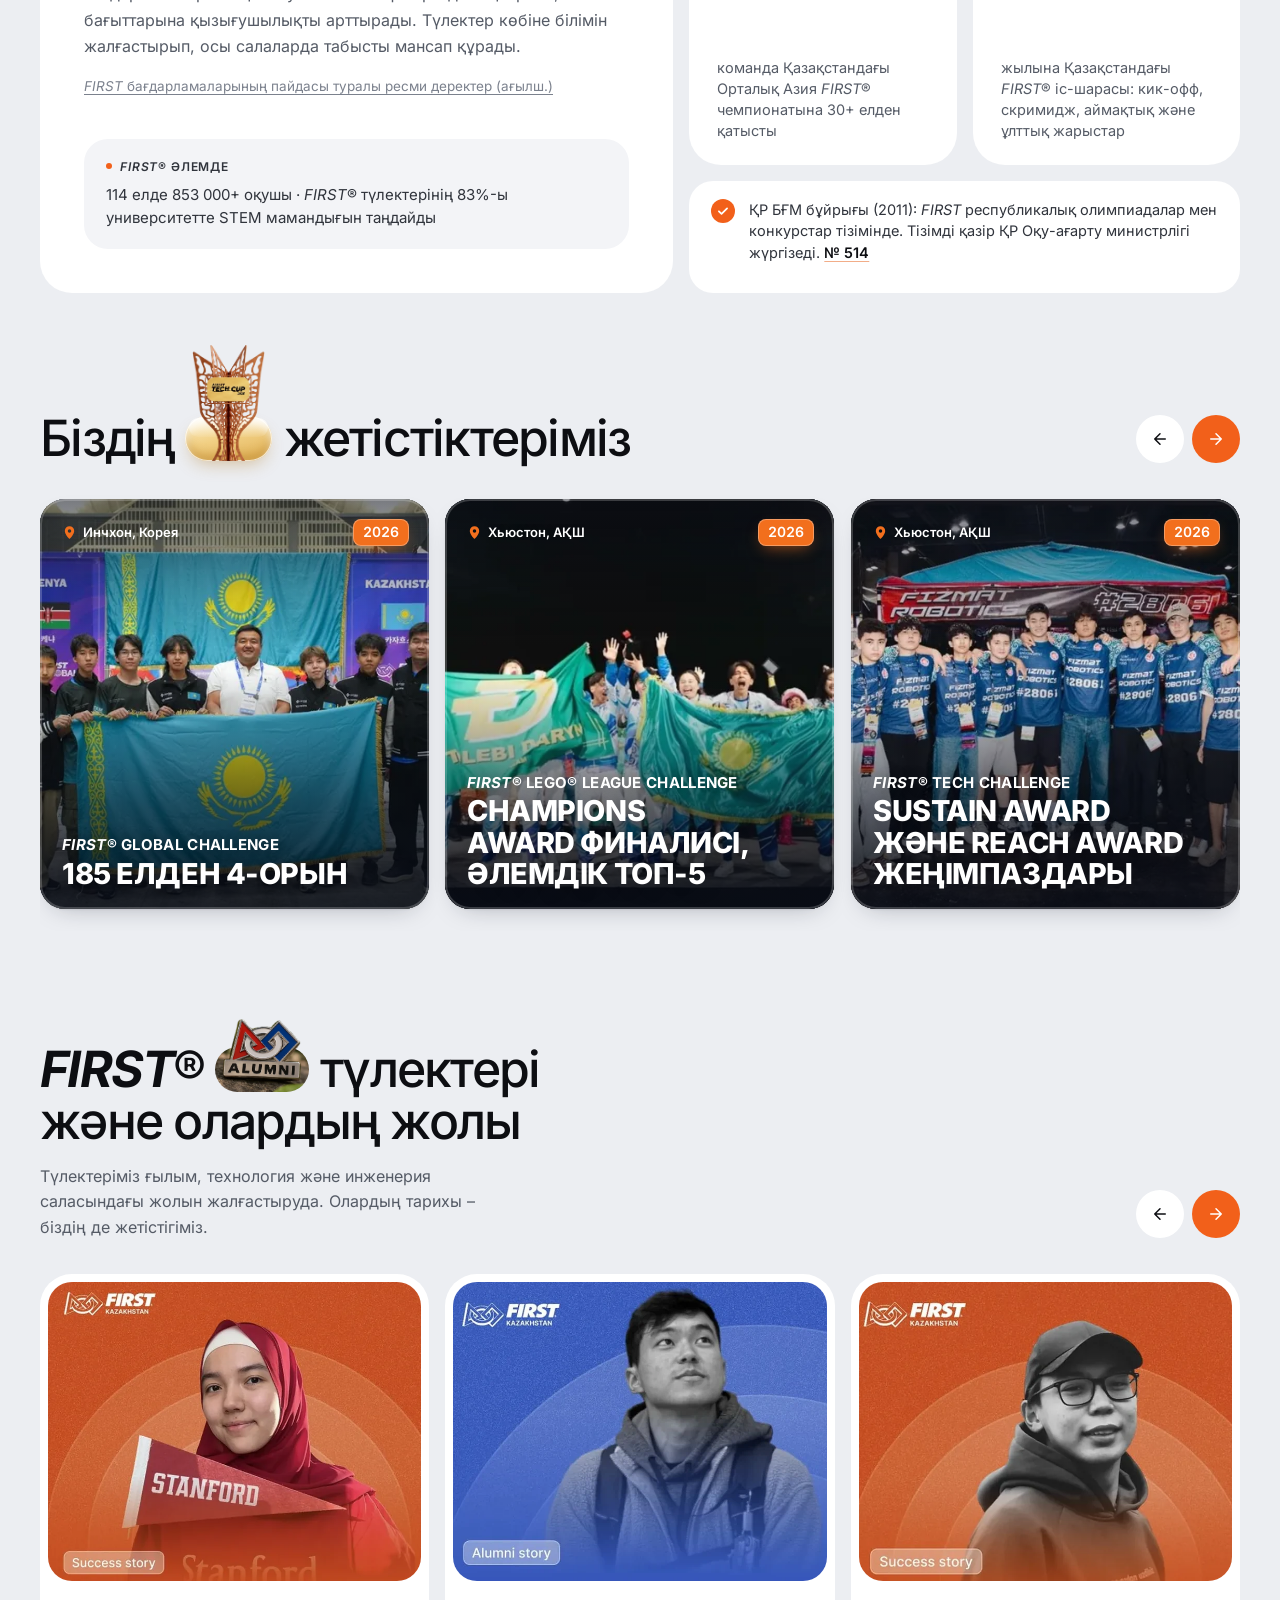
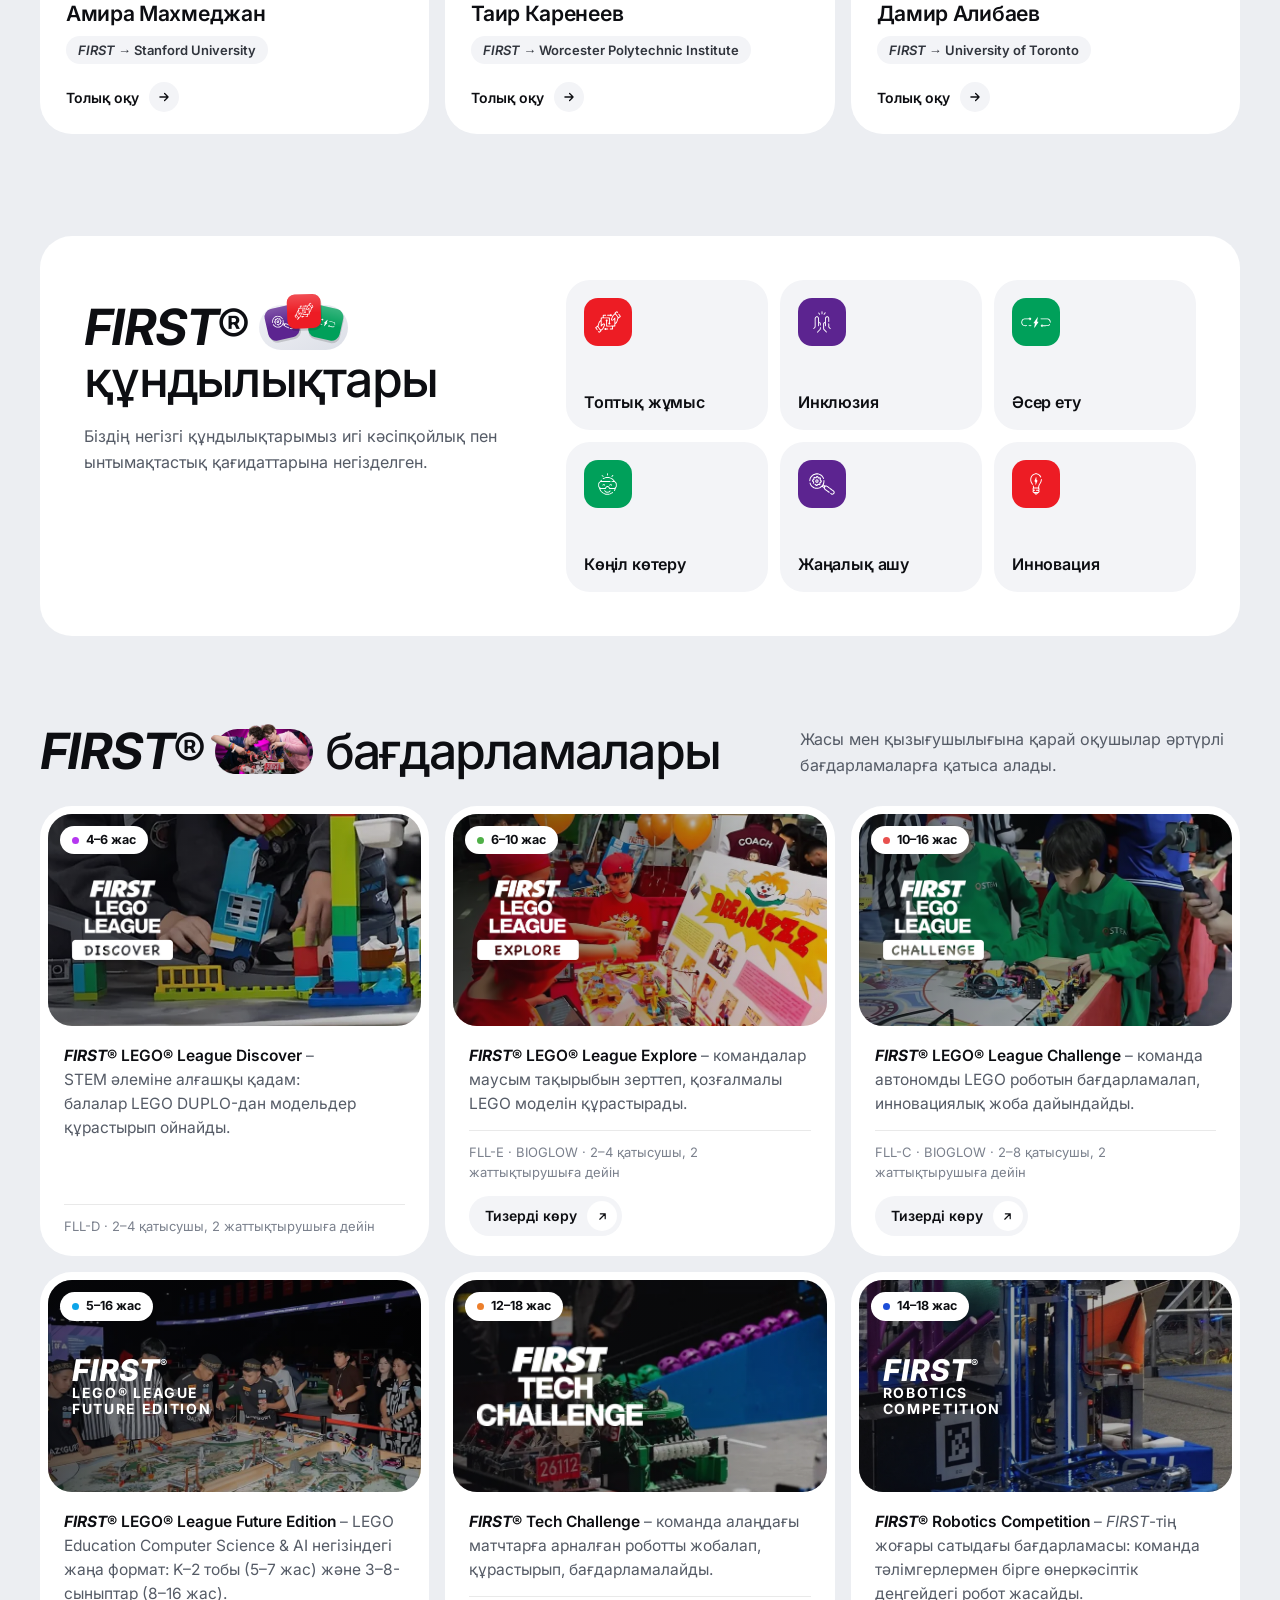
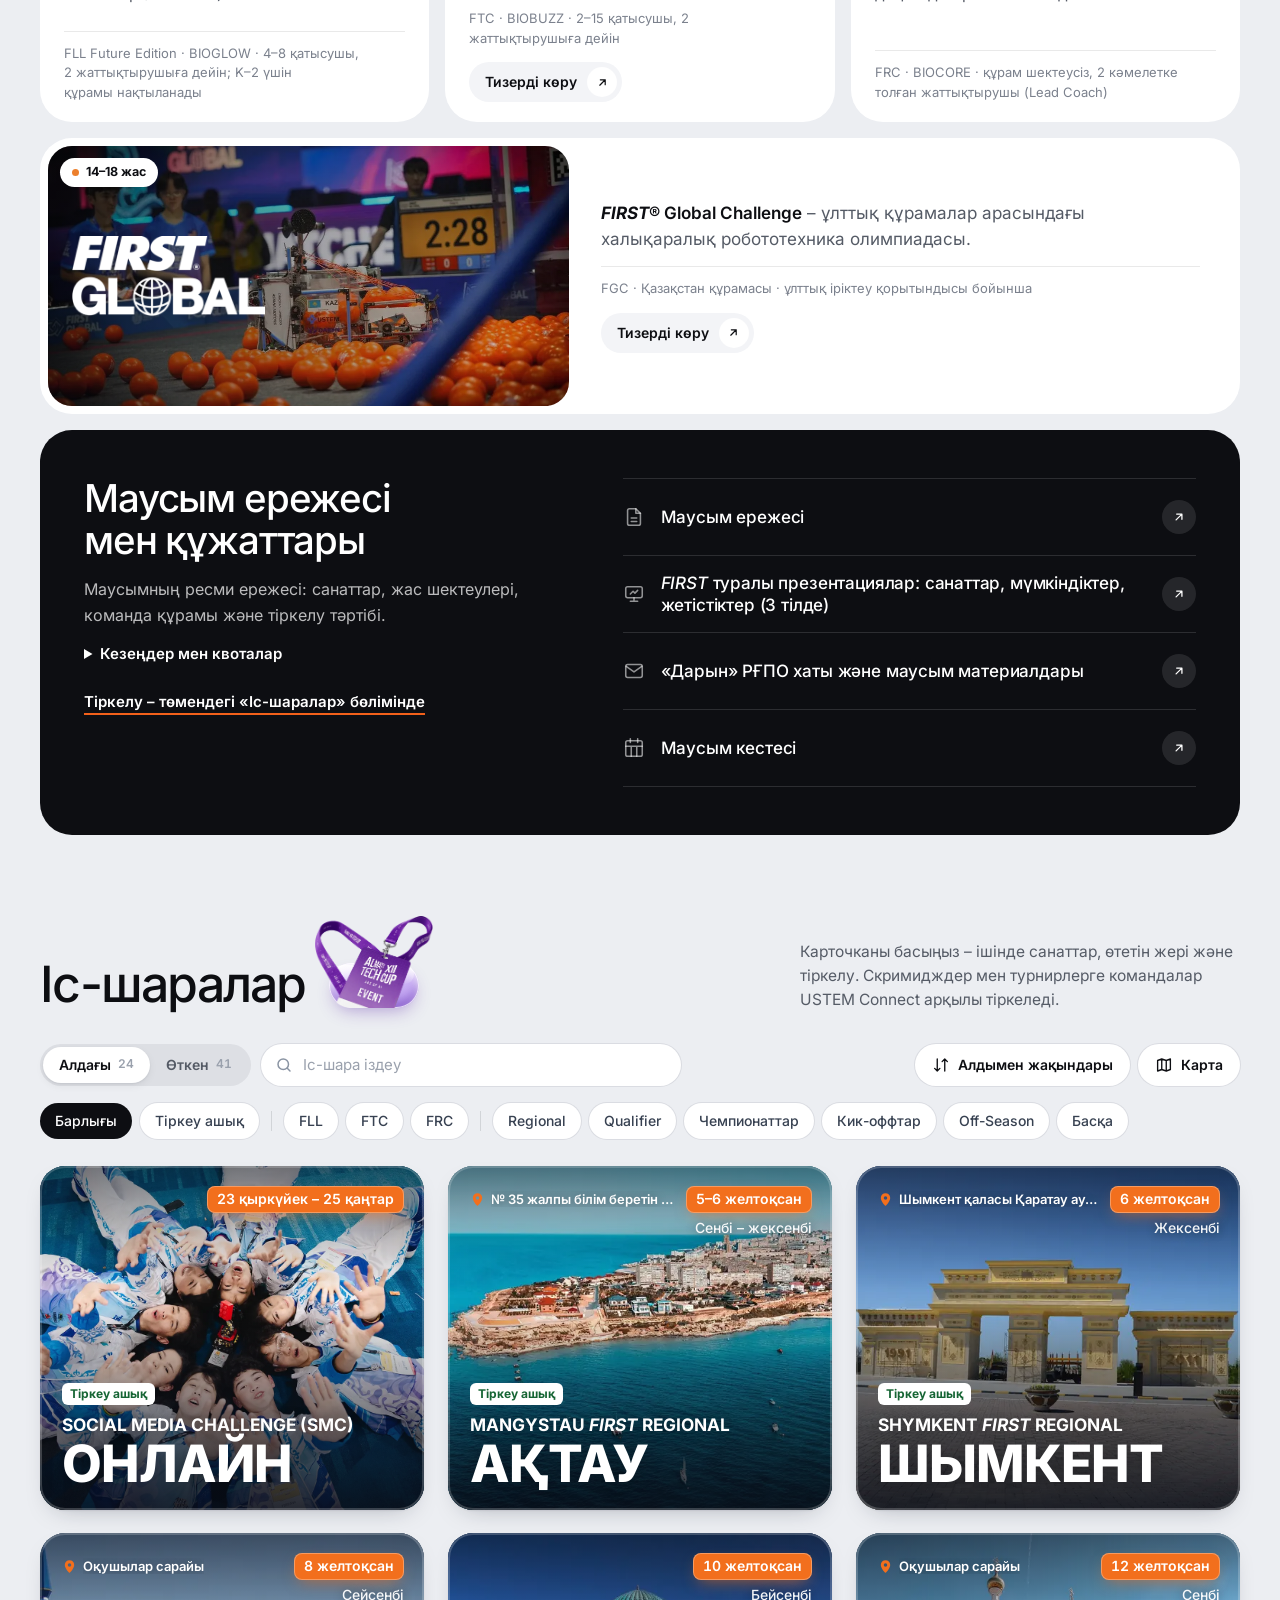
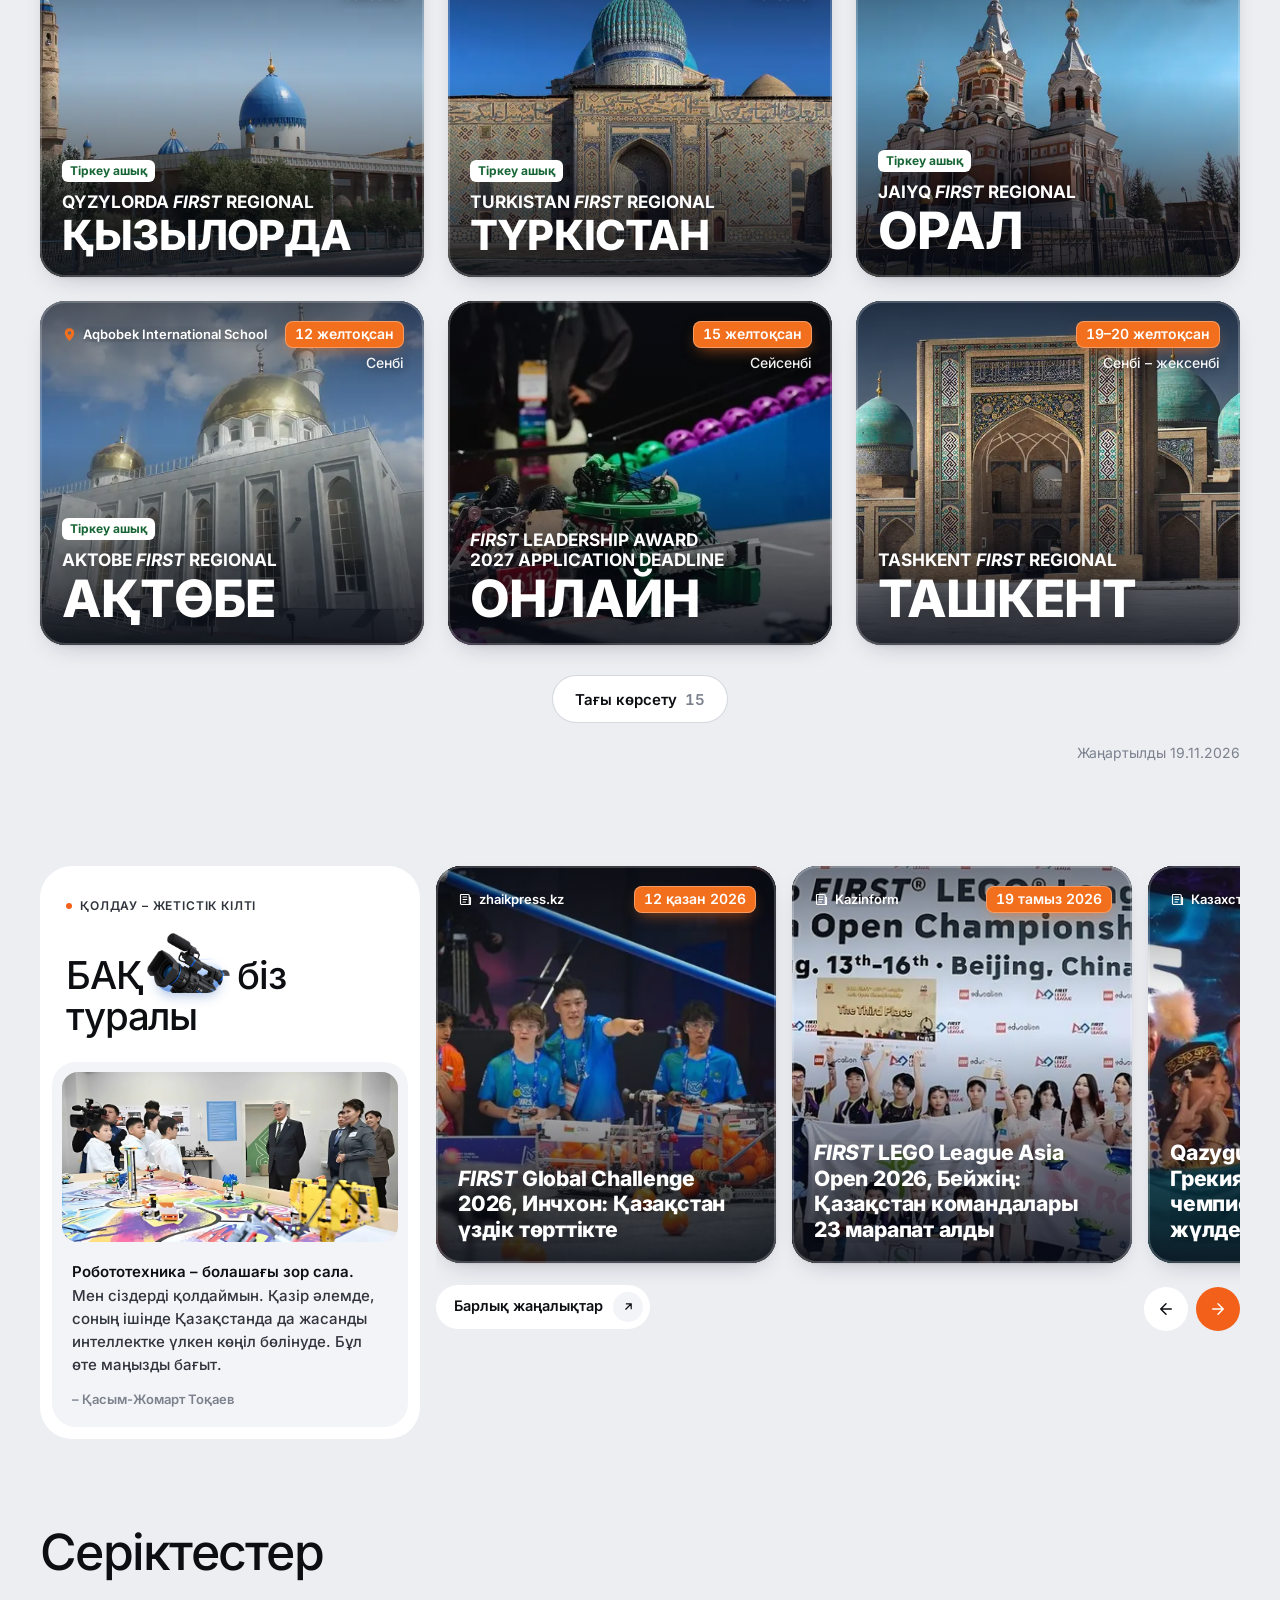
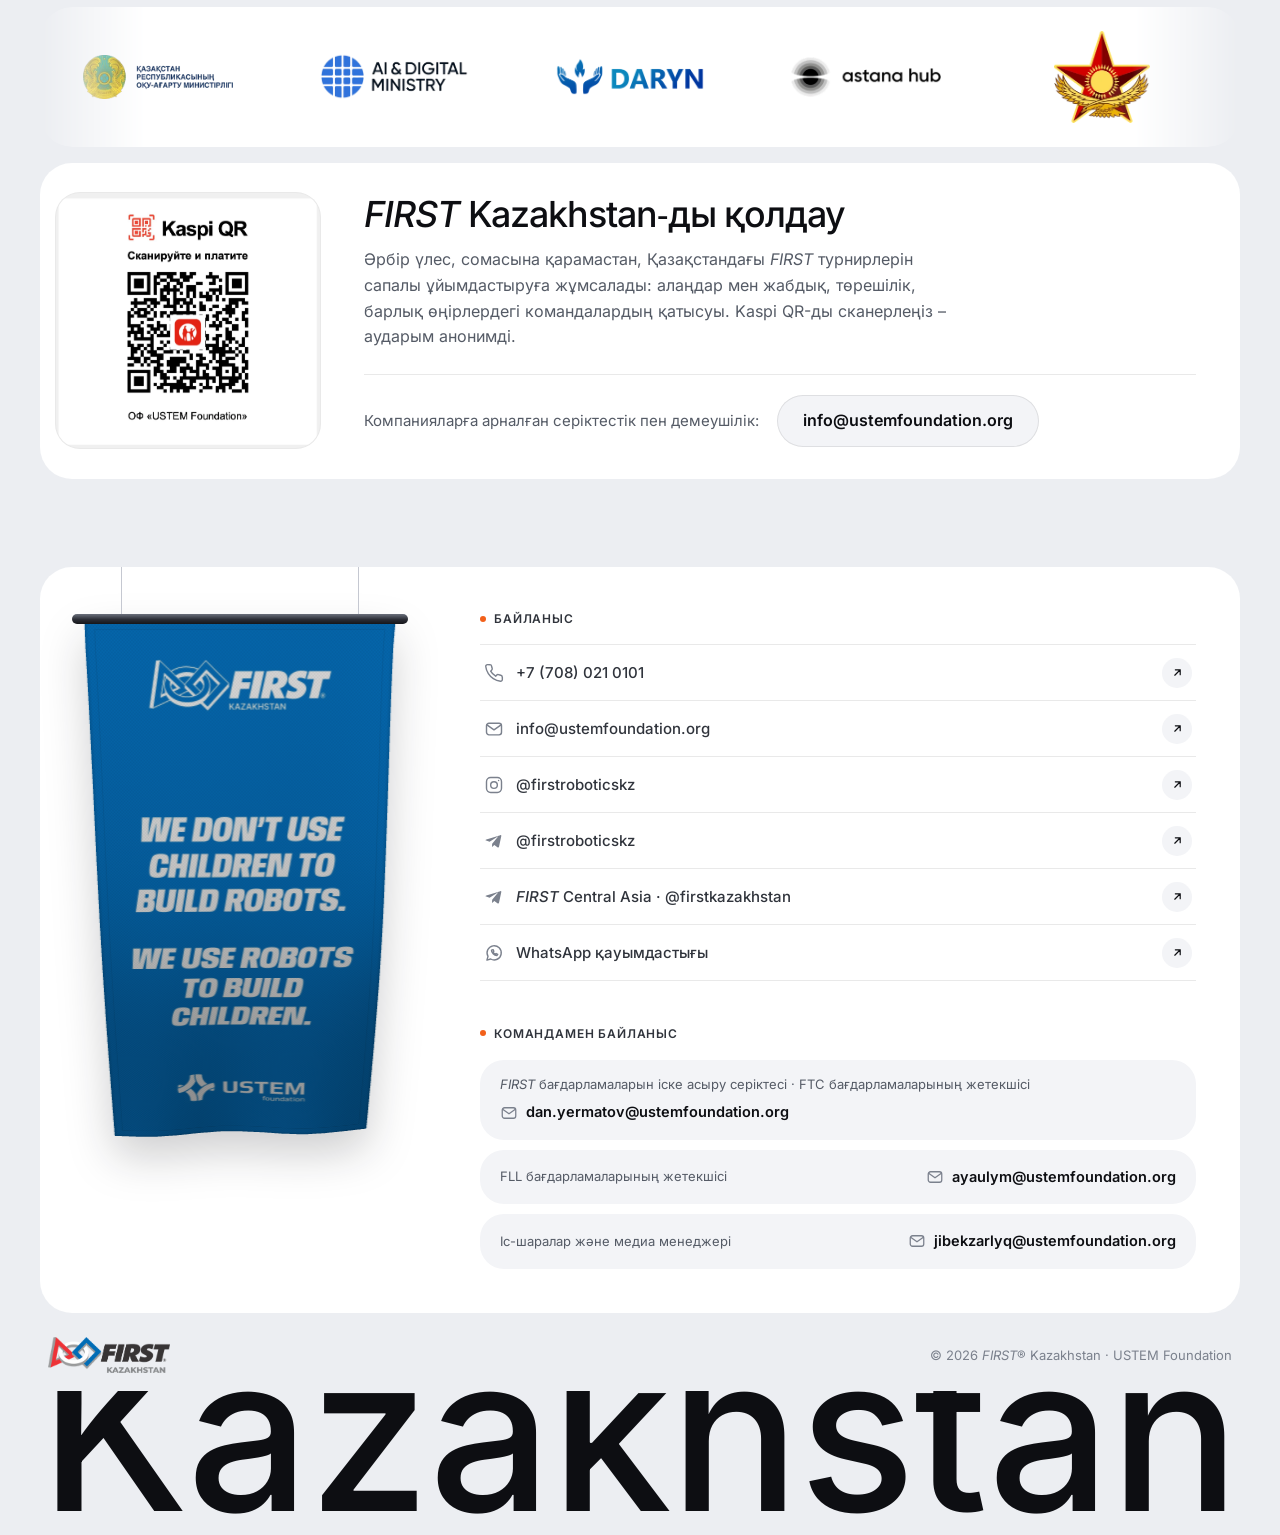
==== commit d5b86641: "«Пилюля» «СМИ о нас»: камера крупнее - камера стала шире «пилюли» и выступает над ней почти на её вы" ====
--- a/index.html
+++ b/index.html
@@ -21,7 +21,7 @@
 <script src="assets/js/fresh.js" defer></script>
 <link rel="preload" as="image" href="assets/img/hero-team-1500.webp" media="(min-width: 761px)" fetchpriority="high">
 <link rel="preload" as="image" href="assets/img/hero-team-800.webp" media="(max-width: 760px)" fetchpriority="high">
-<link rel="stylesheet" href="assets/css/style.css?v=20261120-1300">
+<link rel="stylesheet" href="assets/css/style.css?v=20261120-1500">
 </head>
 <body>
 
--- a/assets/css/style.css
+++ b/assets/css/style.css
@@ -83,9 +83,9 @@
 /* «Ценности»: три плитки с иконками ценностей – один SVG-файл: «пилюля» и предмет над ней (верхние 60% картинки – над «пилюлей») */
 .p-val{margin-top:.5em;background:none}
 .p-val:after{left:0;top:-60%;width:100%;height:160%;background-image:url(../img/pill-val.svg)}
-/* «СМИ о нас»: видеокамера (объектив поднят на 35°) в голубом стекле */
-.p-media{margin-top:.38em;--g1:#e6f0ff;--g2:#a9cbfb;--g3:#6c9fec;--gs:rgba(28,84,176,.42)}
-.p-media:after{left:3.26%;top:-39.27%;width:93.26%;height:139.57%;background-image:url(../img/pill-cam.webp)}
+/* «СМИ о нас»: видеокамера (объектив поднят на 35°) в голубом стекле. Камера шире «пилюли» – поля по бокам чуть больше обычных, чтобы она не касалась соседних слов */
+.p-media{margin:.8em .14em 0 .3em;--g1:#e6f0ff;--g2:#a9cbfb;--g3:#6c9fec;--gs:rgba(28,84,176,.42)}
+.p-media:after{left:-10.27%;top:-73.24%;width:120.5%;height:173.5%;background-image:url(../img/pill-cam.webp)}
 /* «Программы»: ребята с роботом FTC на фоне пит-зоны */
 .p-prog{width:1.98em;margin-top:.1em;background-image:url(../img/pill-prog-bg.webp)}
 .p-prog:after{left:-3.14%;top:-12.05%;width:100.77%;height:112.12%;background-image:url(../img/pill-prog.webp)}
@@ -603,9 +603,9 @@
 .mg>*{min-width:0}
 .mg>.mp{margin-top:6px} /* верх панели = верх карточек ленты новостей (у ленты отступ 6 px под тень) */
 .mp{display:flex;flex-direction:column;align-items:flex-start;padding:32px 12px 12px;border-radius:var(--rx);background:var(--card)}
-.mh{padding:0 20px;font-size:clamp(28px,3vw,42px);font-weight:500;color:var(--ink);line-height:1.06;letter-spacing:-.03em}
+.mh{padding:0 14px;font-size:clamp(28px,3vw,42px);font-weight:500;color:var(--ink);line-height:1.06;letter-spacing:-.03em}
 /* подзаголовок – меткой над заголовком */
-.msub{order:-1;display:flex;align-items:center;gap:8px;margin:0 20px 26px;font-size:12px;font-weight:600;line-height:1.3;letter-spacing:.07em;text-transform:uppercase;color:var(--bd)}
+.msub{order:-1;display:flex;align-items:center;gap:8px;margin:0 14px 14px;font-size:12px;font-weight:600;line-height:1.3;letter-spacing:.07em;text-transform:uppercase;color:var(--bd)}
 .msub:before{content:"";flex:none;width:6px;height:6px;border-radius:50%;background:var(--acc)}
 .q{align-self:stretch;margin-top:26px;padding:10px 10px 18px;border-radius:var(--rl);background:var(--soft)}
 .q .qi{height:170px;border-radius:var(--rm);background:url(../img/x-q.webp) 40% 30%/cover;margin-bottom:18px}
@@ -828,7 +828,7 @@
   .pmore{display:inline-flex;align-items:center;justify-content:center;min-height:52px;width:100%;padding:0 20px;border:0;border-radius:999px;background:var(--card);color:var(--ink);font:inherit;font-weight:600;font-size:15.5px;cursor:pointer}
   .docs{margin-top:12px;padding:32px 22px 22px}
   .dl a{min-height:68px;font-size:15.5px;margin:0 -10px;padding:12px 10px;gap:12px}
-  .mh{padding:0 12px}.msub{margin:0 12px 22px}
+  .mh{padding:0 12px}.msub{margin:0 12px 12px}
   .mp{padding:26px 10px 10px}
   .q .qi{height:170px}
   .nws>.xc{flex-basis:84%}
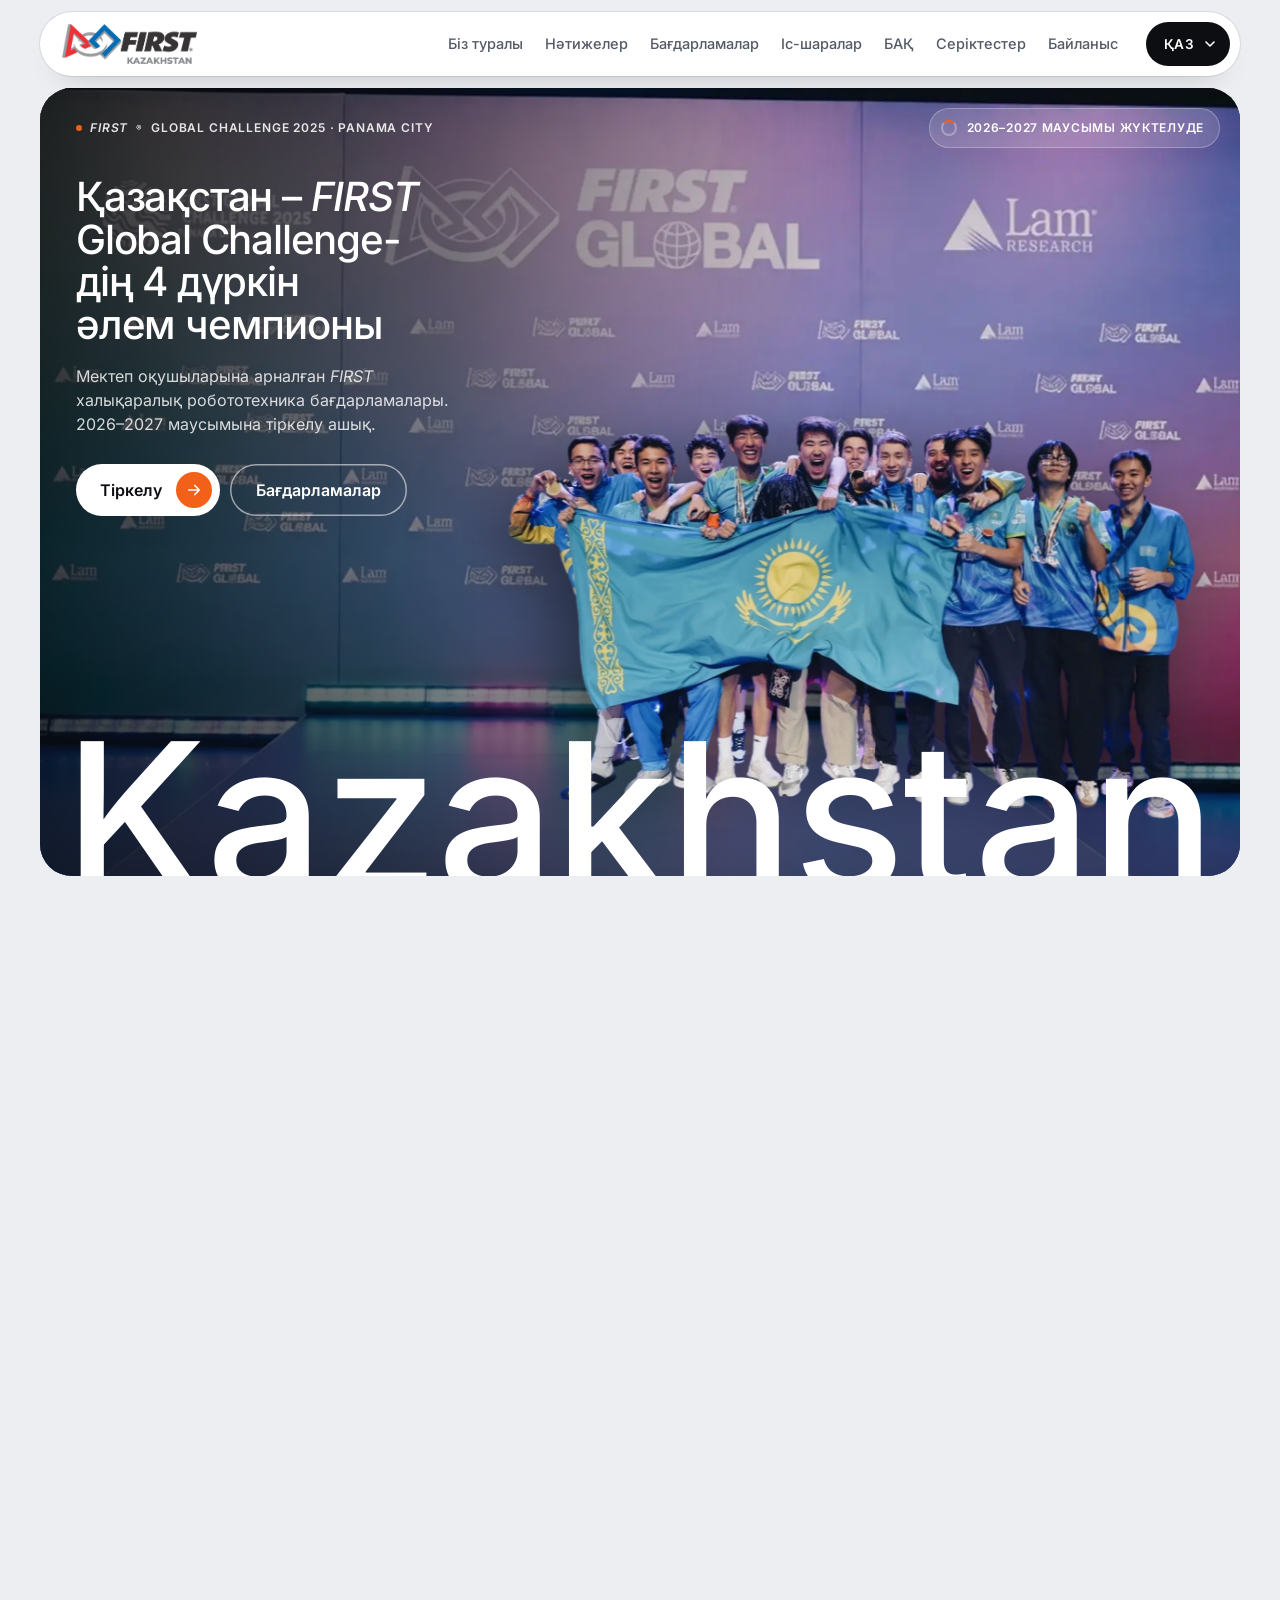
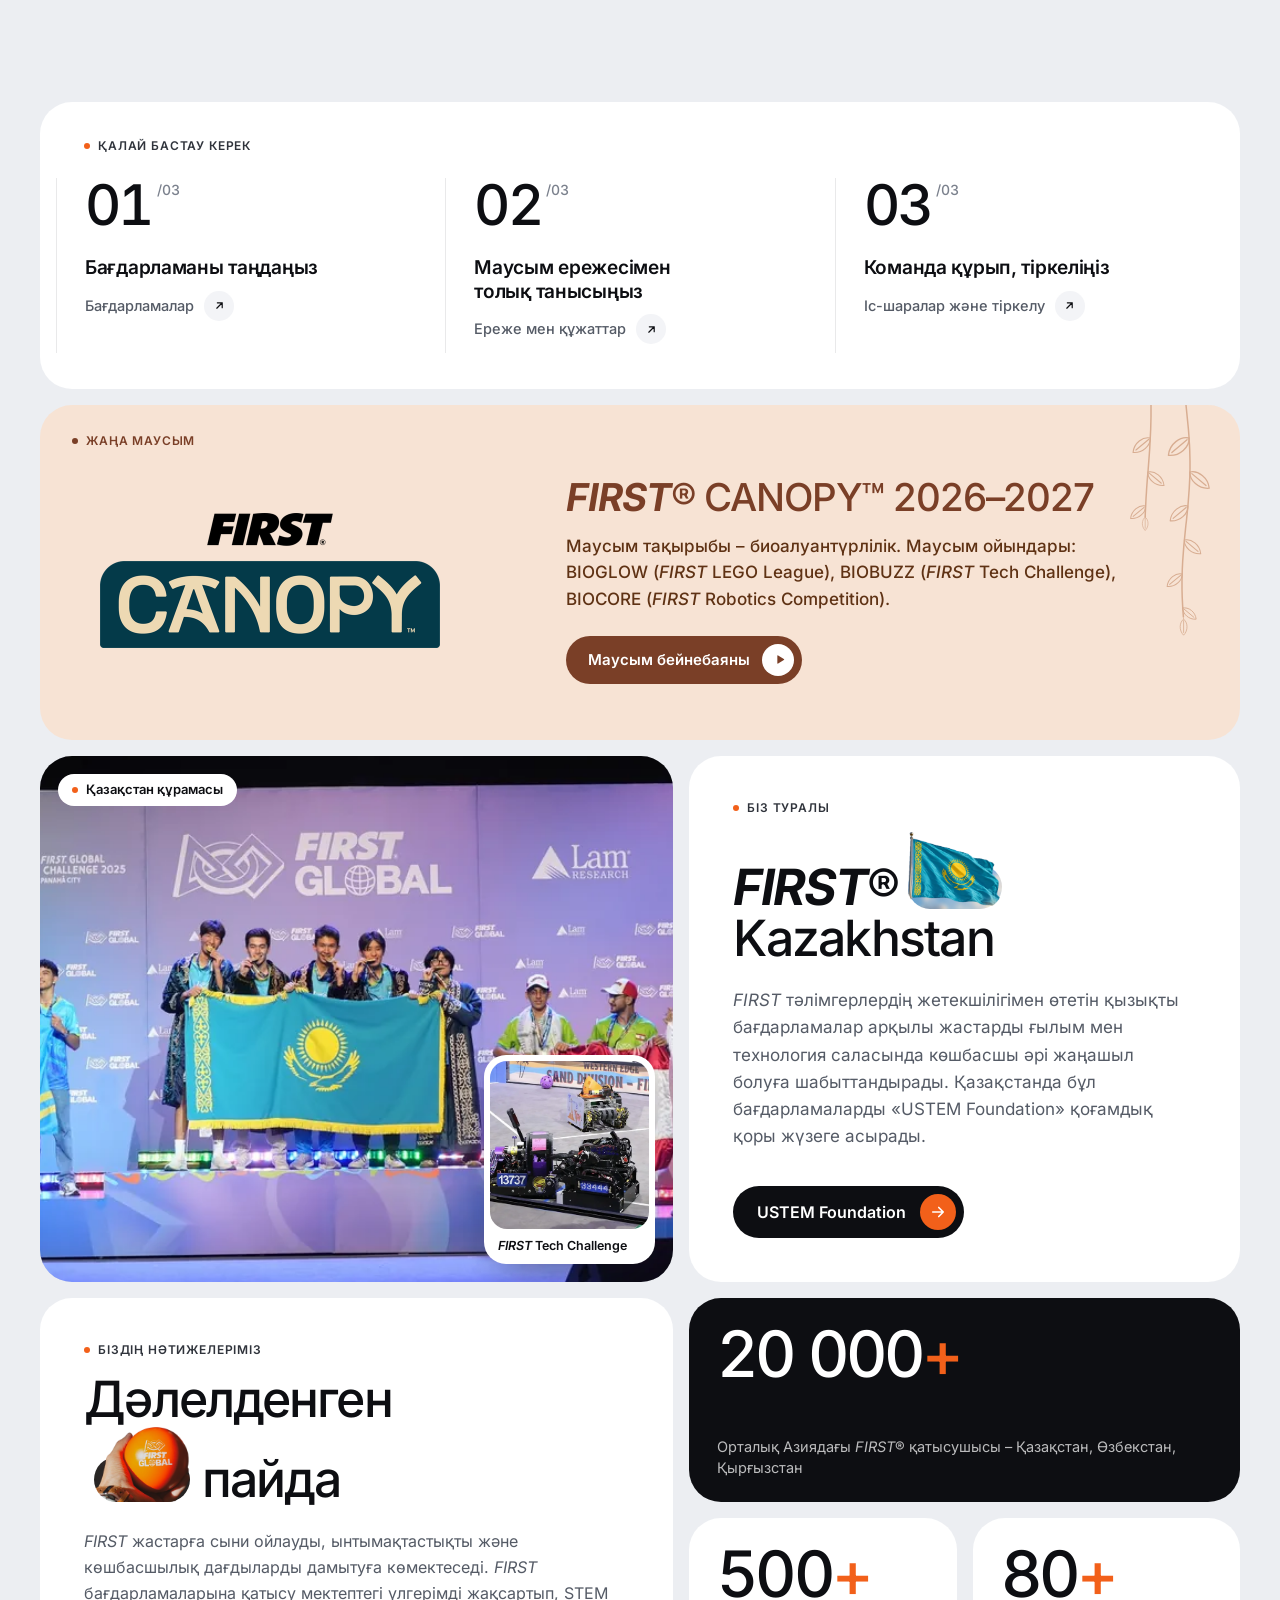
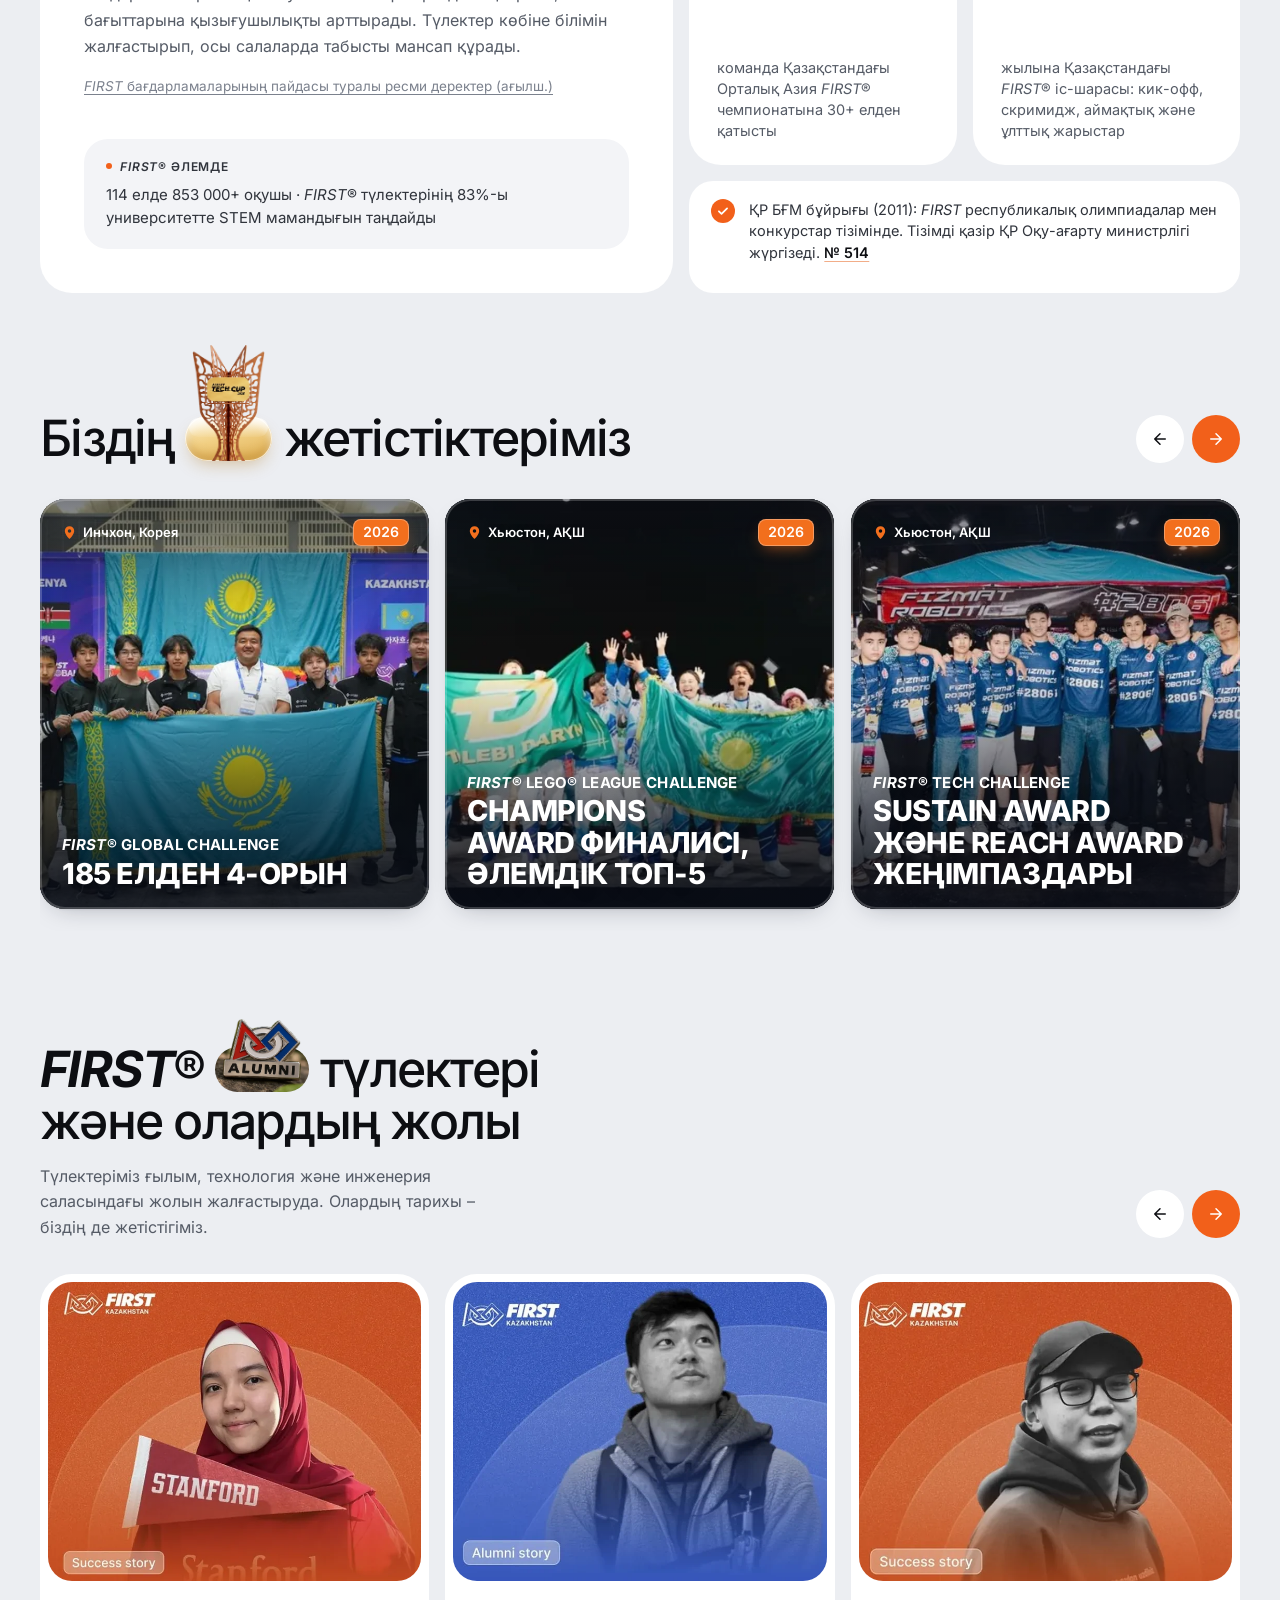
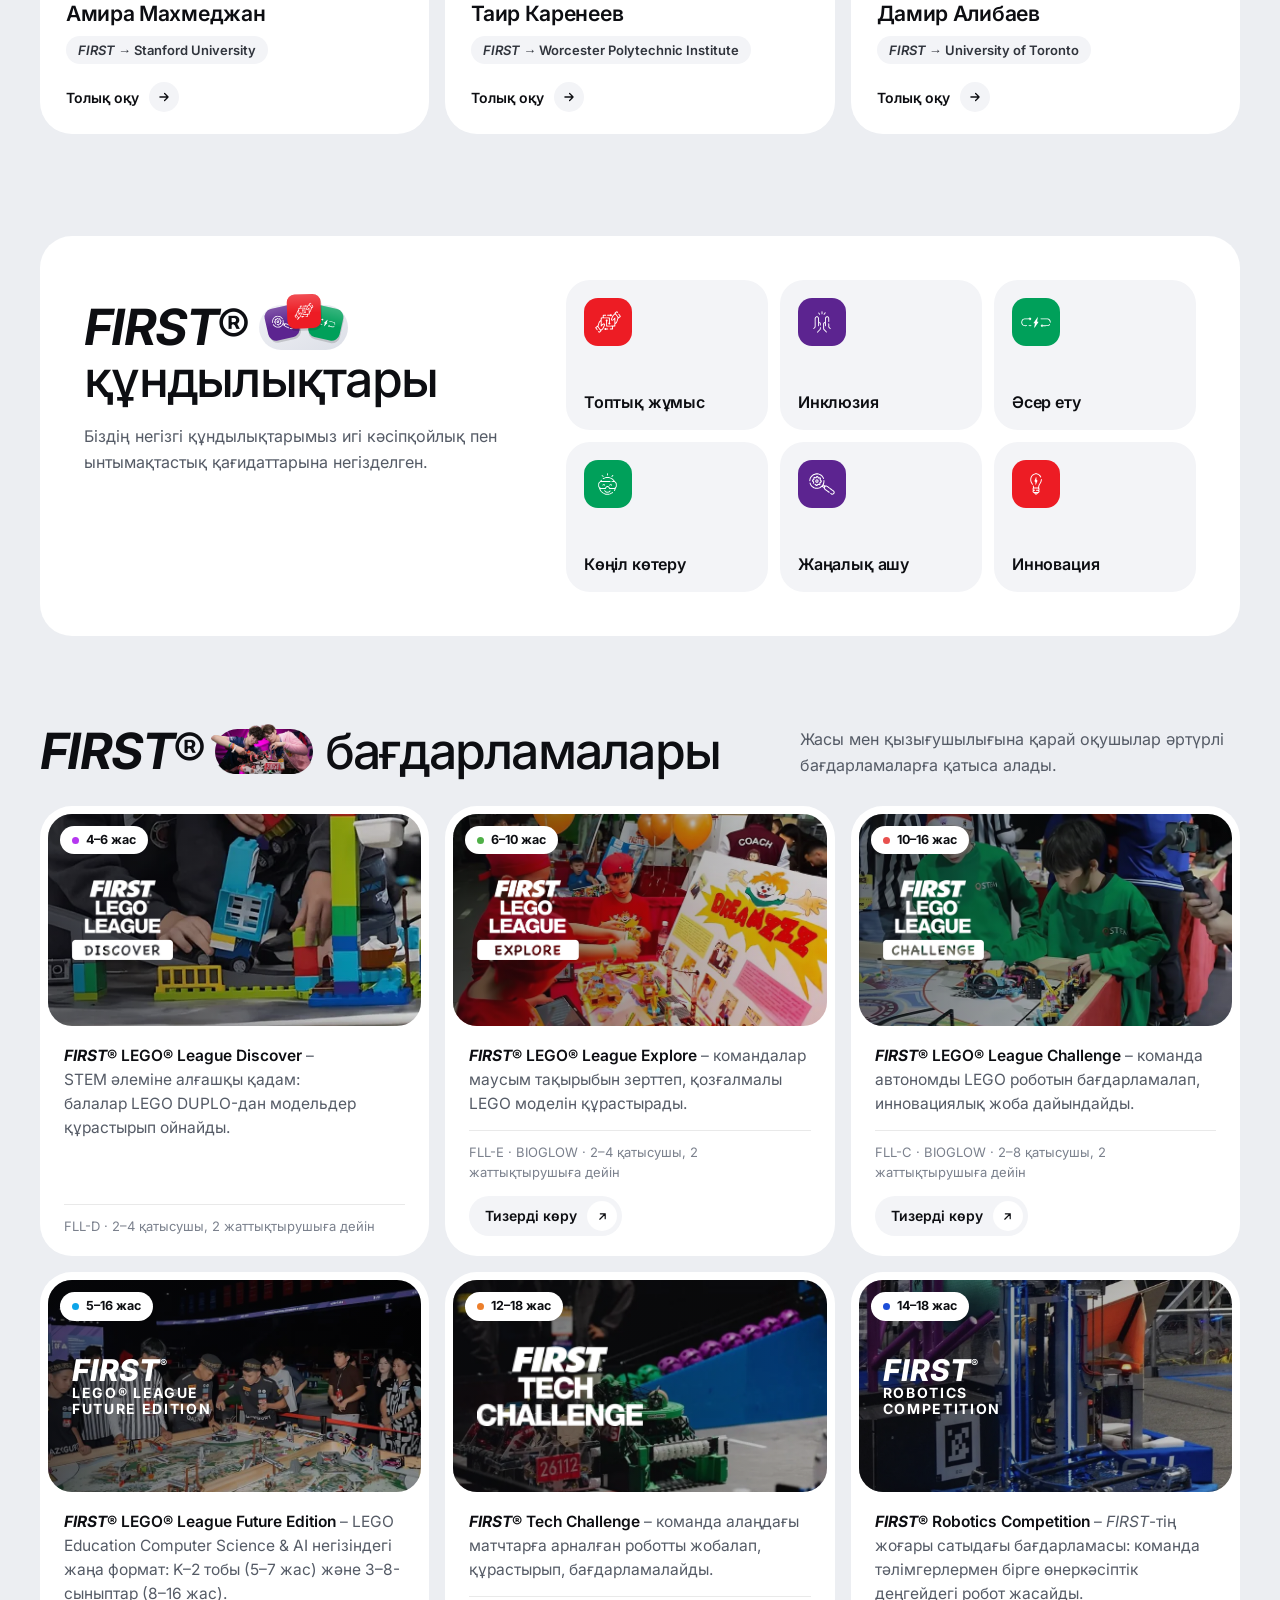
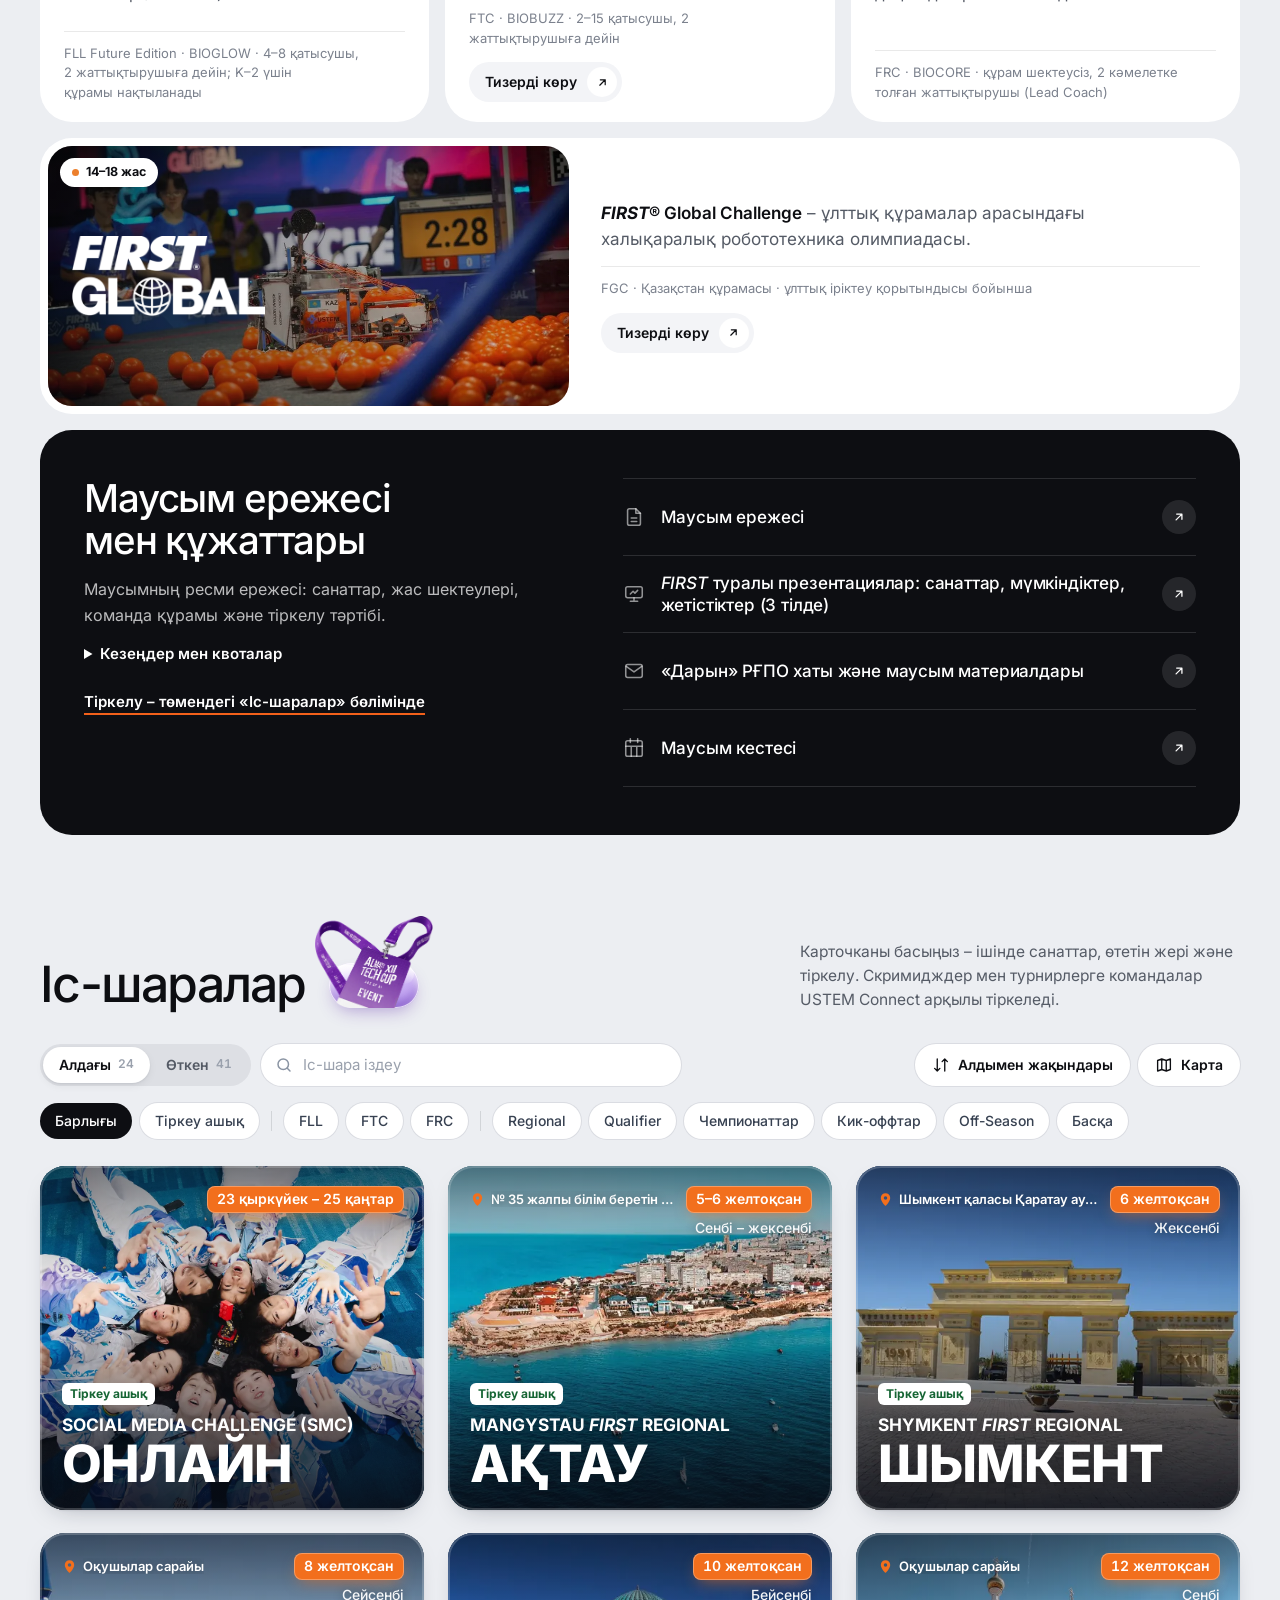
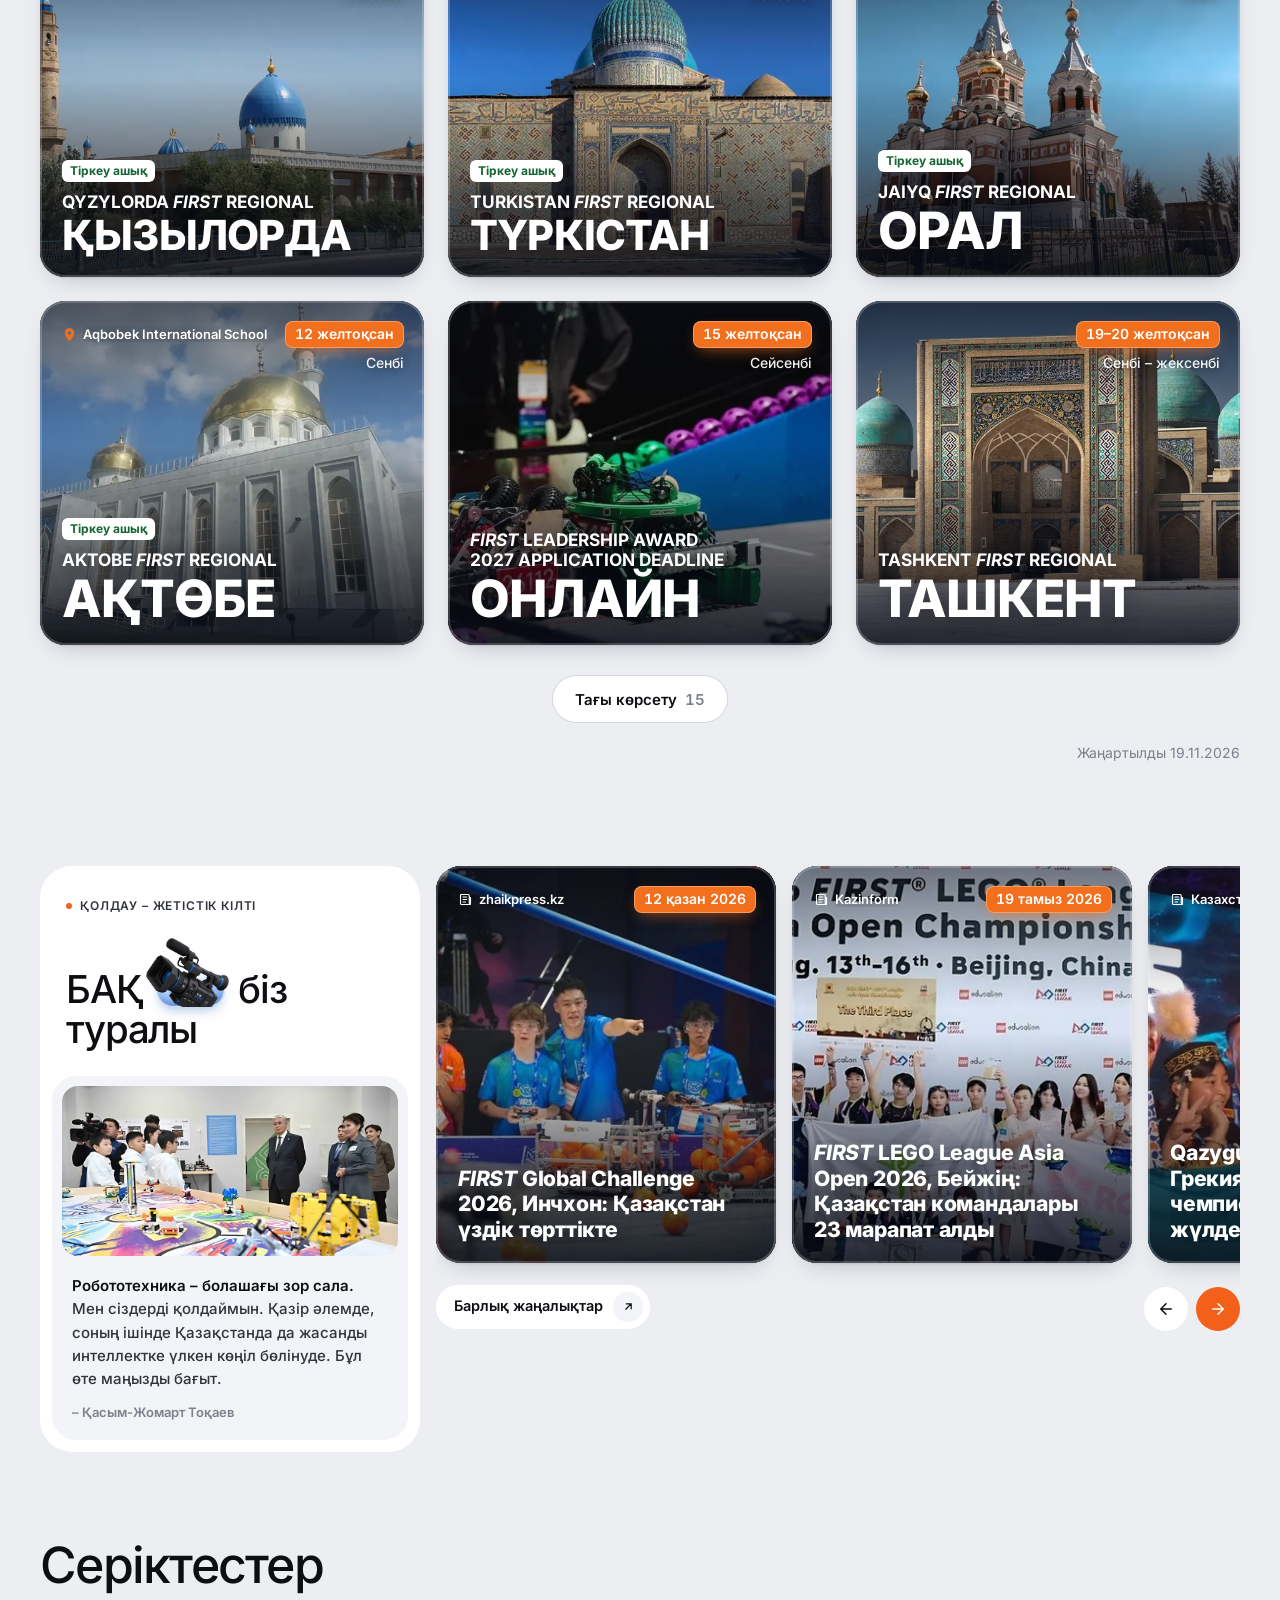
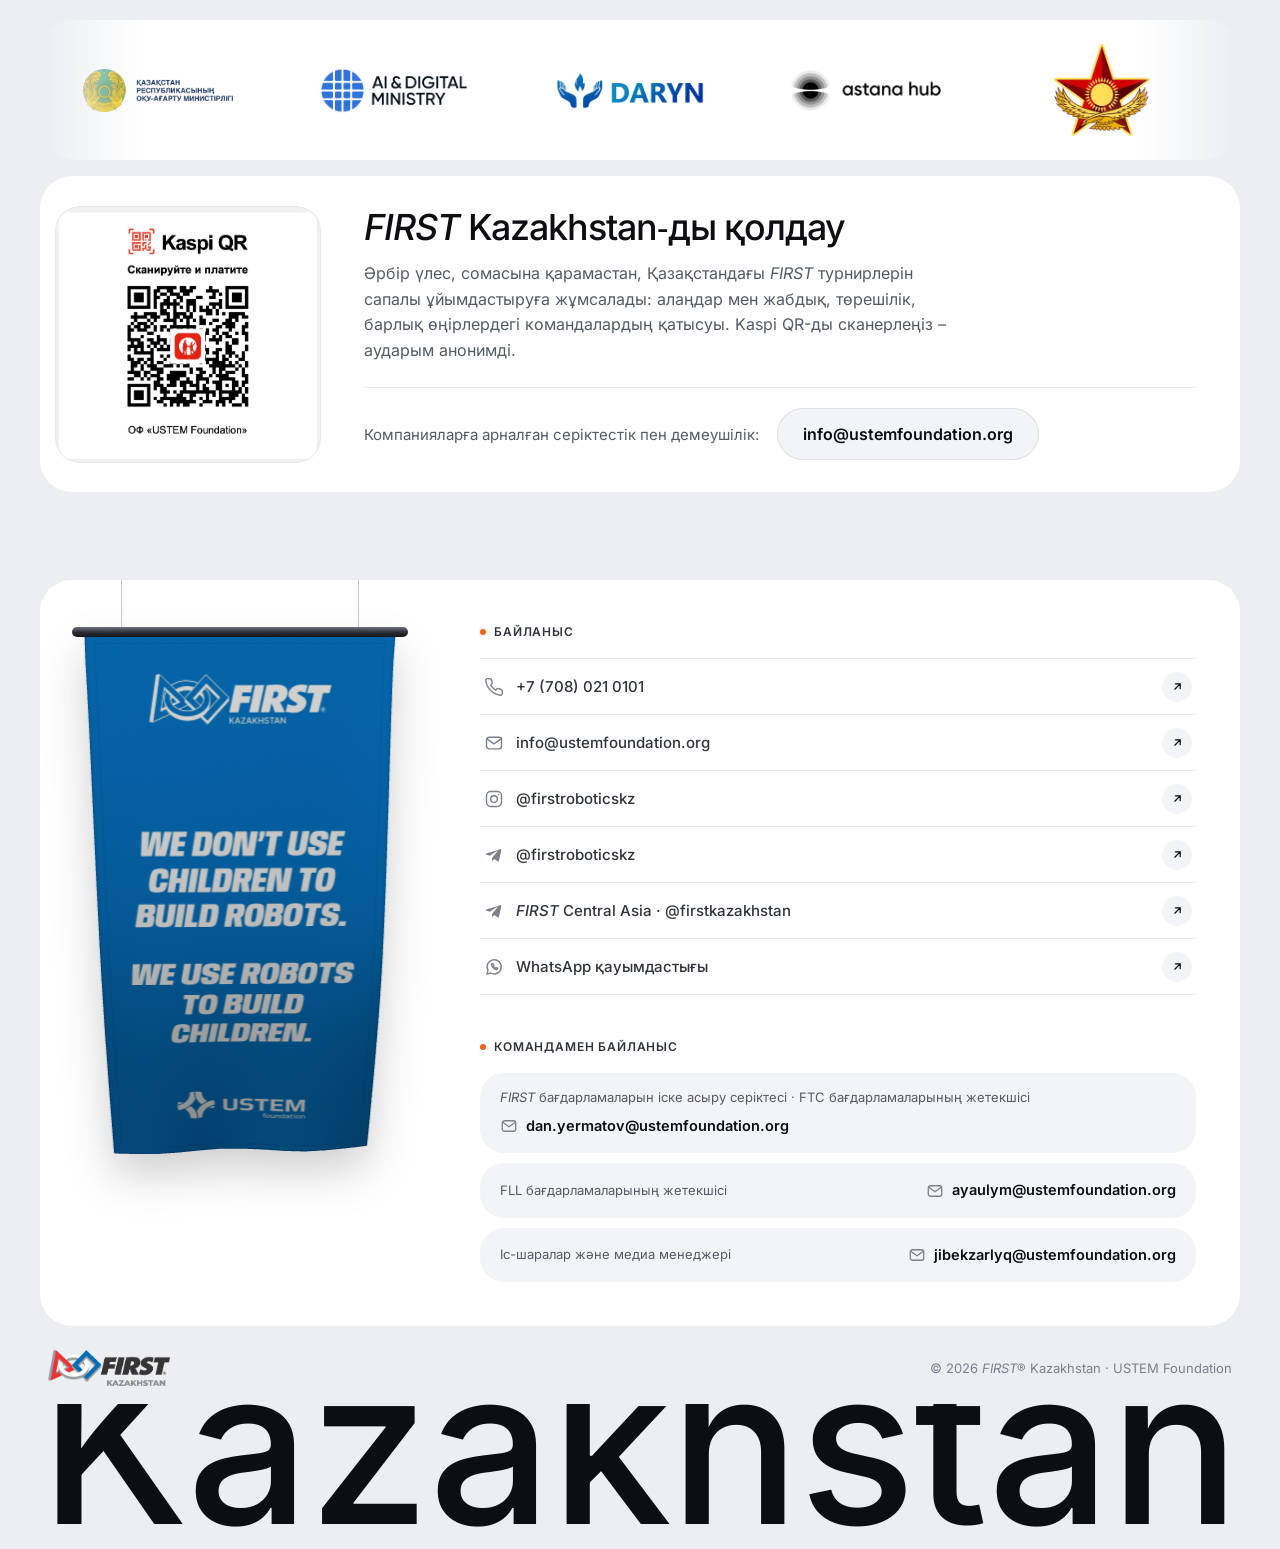
==== commit eaad68a6: "«Пилюля» «СМИ о нас»: камера больше не срезается по бокам - «пилюля» срезала окуляр справа и край бл" ====
--- a/index.html
+++ b/index.html
@@ -21,7 +21,7 @@
 <script src="assets/js/fresh.js" defer></script>
 <link rel="preload" as="image" href="assets/img/hero-team-1500.webp" media="(min-width: 761px)" fetchpriority="high">
 <link rel="preload" as="image" href="assets/img/hero-team-800.webp" media="(max-width: 760px)" fetchpriority="high">
-<link rel="stylesheet" href="assets/css/style.css?v=20261120-1500">
+<link rel="stylesheet" href="assets/css/style.css?v=20261120-1700">
 </head>
 <body>
 
--- a/assets/css/style.css
+++ b/assets/css/style.css
@@ -84,8 +84,8 @@
 .p-val{margin-top:.5em;background:none}
 .p-val:after{left:0;top:-60%;width:100%;height:160%;background-image:url(../img/pill-val.svg)}
 /* «СМИ о нас»: видеокамера (объектив поднят на 35°) в голубом стекле. Камера шире «пилюли» – поля по бокам чуть больше обычных, чтобы она не касалась соседних слов */
-.p-media{margin:.8em .14em 0 .3em;--g1:#e6f0ff;--g2:#a9cbfb;--g3:#6c9fec;--gs:rgba(28,84,176,.42)}
-.p-media:after{left:-10.27%;top:-73.24%;width:120.5%;height:173.5%;background-image:url(../img/pill-cam.webp)}
+.p-media{margin:1em .12em 0 .34em;--g1:#e6f0ff;--g2:#a9cbfb;--g3:#6c9fec;--gs:rgba(28,84,176,.42)}
+.p-media:after{left:-14.27%;top:-98.49%;width:120.5%;height:198.5%;background-image:url(../img/pill-cam.webp)}
 /* «Программы»: ребята с роботом FTC на фоне пит-зоны */
 .p-prog{width:1.98em;margin-top:.1em;background-image:url(../img/pill-prog-bg.webp)}
 .p-prog:after{left:-3.14%;top:-12.05%;width:100.77%;height:112.12%;background-image:url(../img/pill-prog.webp)}
@@ -605,7 +605,7 @@
 .mp{display:flex;flex-direction:column;align-items:flex-start;padding:32px 12px 12px;border-radius:var(--rx);background:var(--card)}
 .mh{padding:0 14px;font-size:clamp(28px,3vw,42px);font-weight:500;color:var(--ink);line-height:1.06;letter-spacing:-.03em}
 /* подзаголовок – меткой над заголовком */
-.msub{order:-1;display:flex;align-items:center;gap:8px;margin:0 14px 14px;font-size:12px;font-weight:600;line-height:1.3;letter-spacing:.07em;text-transform:uppercase;color:var(--bd)}
+.msub{order:-1;display:flex;align-items:center;gap:8px;margin:0 14px 20px;font-size:12px;font-weight:600;line-height:1.3;letter-spacing:.07em;text-transform:uppercase;color:var(--bd)}
 .msub:before{content:"";flex:none;width:6px;height:6px;border-radius:50%;background:var(--acc)}
 .q{align-self:stretch;margin-top:26px;padding:10px 10px 18px;border-radius:var(--rl);background:var(--soft)}
 .q .qi{height:170px;border-radius:var(--rm);background:url(../img/x-q.webp) 40% 30%/cover;margin-bottom:18px}
@@ -828,7 +828,7 @@
   .pmore{display:inline-flex;align-items:center;justify-content:center;min-height:52px;width:100%;padding:0 20px;border:0;border-radius:999px;background:var(--card);color:var(--ink);font:inherit;font-weight:600;font-size:15.5px;cursor:pointer}
   .docs{margin-top:12px;padding:32px 22px 22px}
   .dl a{min-height:68px;font-size:15.5px;margin:0 -10px;padding:12px 10px;gap:12px}
-  .mh{padding:0 12px}.msub{margin:0 12px 12px}
+  .mh{padding:0 12px}.msub{margin:0 12px 16px}
   .mp{padding:26px 10px 10px}
   .q .qi{height:170px}
   .nws>.xc{flex-basis:84%}
